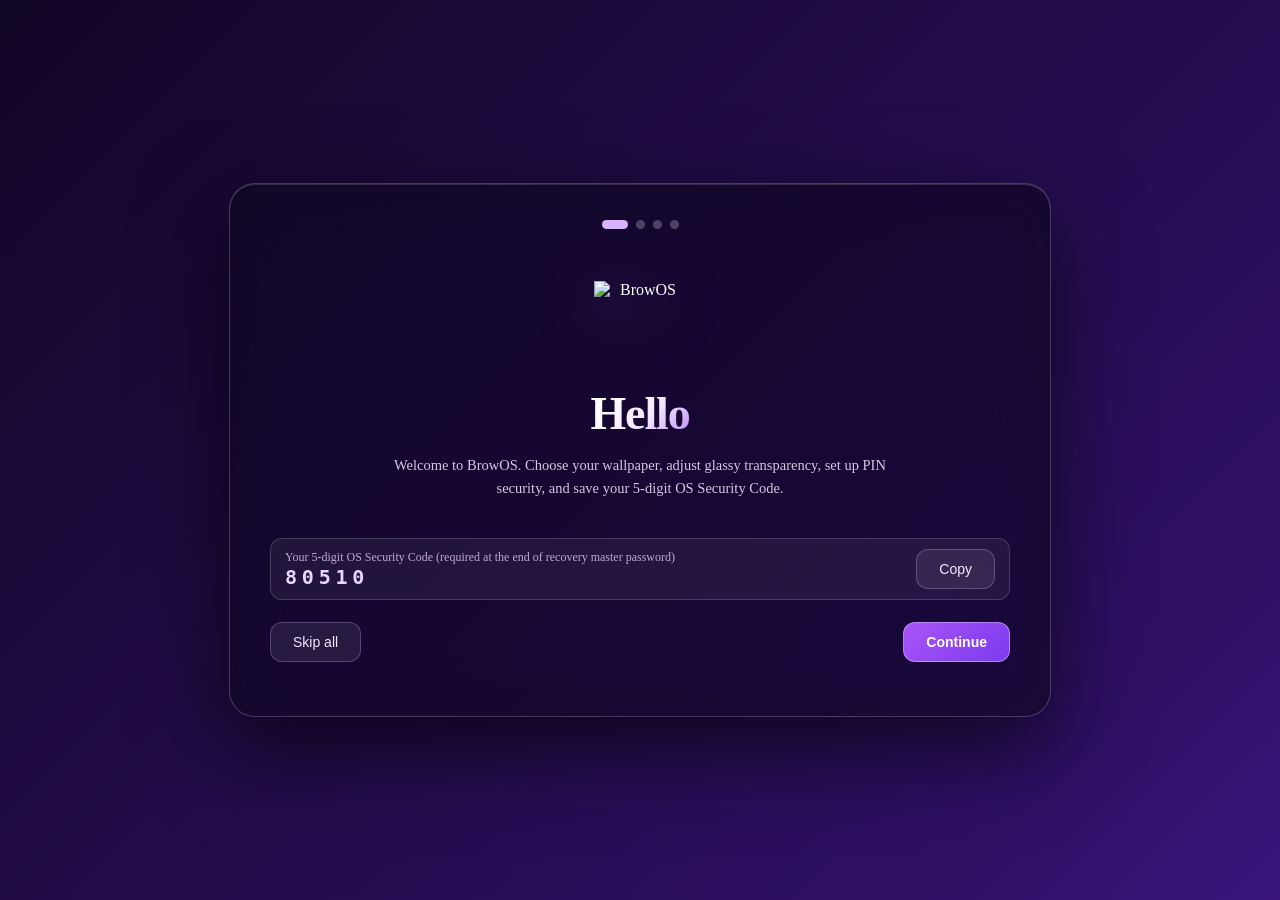
==== index.html @ 8af3f9f6 "Update print statement from 'Hello' to 'Goodbye'" ====
<!DOCTYPE html>
<html lang="en">

<head>
	<meta charset="UTF-8">
	<title>BrowOS</title>

	<link rel="manifest" href="./manifest.webmanifest">
	<meta name="theme-color" content="#000000">
	<meta name="mobile-web-app-capable" content="yes">
	<meta name="viewport" content="width=device-width, initial-scale=1.0, maximum-scale=1.0, user-scalable=no, viewport-fit=cover">
	<meta name="apple-mobile-web-app-capable" content="yes">
	<meta name="apple-mobile-web-app-status-bar-style" content="black-translucent">
	<link rel="apple-touch-icon" href="./icons/browos-logo.png">

	<link rel="stylesheet" href="css/base.css">
	<link rel="stylesheet" href="css/taskbar.css">
	<link rel="stylesheet" href="css/files.css">
	<link rel="stylesheet" href="css/desktop.css">
	<link rel="stylesheet" href="css/windows.css">
	<link rel="stylesheet" href="css/settings.css">
	<link rel="stylesheet" href="css/clock-app.css">
	<link rel="stylesheet" href="css/apps-panel.css">
	<link rel="stylesheet" href="css/menus.css">
	<link rel="stylesheet" href="css/appearance.css">
	<link rel="stylesheet" href="css/cursor.css">
	<link rel="stylesheet" href="css/dropdowns.css">
	<link rel="stylesheet" href="css/task-manager.css">
	<link rel="stylesheet" href="css/browser.css">
	<link rel="stylesheet" href="css/update.css">
	<link rel="stylesheet" href="css/browstore.css">
	<link rel="stylesheet" href="css/tray.css">
	<link rel="stylesheet" href="css/widgets.css">
	<link rel="stylesheet" href="css/lock.css">
	<link rel="stylesheet" href="css/start-search.css">
	<link rel="stylesheet" href="css/switcher.css">
	<link rel="stylesheet" href="css/a11y.css">
	<link rel="stylesheet" href="css/settings-extra.css">

	<style>
		:root {
			--bos-glass-bg: rgba(20, 20, 28, 0.48);
			--bos-glass-border: rgba(255, 255, 255, 0.14);
			--bos-glass-blur: 22px;
			--bos-win-glass-bg: rgba(22, 22, 30, 0.72);
			--bos-win-glass-blur: 22px;
			--bos-tb-safe-bottom: 64px;
		}

		html, body {
			margin: 0 !important;
			padding: 0 !important;
			width: 100% !important;
			height: 100% !important;
			overflow: hidden !important;
			position: fixed !important;
			inset: 0 !important;
			box-sizing: border-box !important;
			background: #000;
		}

		.desktop-shell {
			position: fixed !important;
			top: 0 !important;
			left: 0 !important;
			right: auto !important;
			bottom: auto !important;
			transform-origin: top left !important;
		}

		/* =========================================================
		   DESKTOP & FLYOUT ANIMATIONS (NO WINDOW TRANSFORM OVERRIDE)
		   ========================================================= */
		.desktop-area,
		.widget-layer {
			transition: opacity 0.28s cubic-bezier(0.22, 1, 0.36, 1), transform 0.32s cubic-bezier(0.22, 1, 0.36, 1);
		}

		.desktop-shell.bos-desktop-switching .desktop-area,
		.desktop-shell.bos-desktop-switching .widget-layer {
			opacity: 0.35;
			transform: scale(0.982) translateY(5px);
		}

		.taskbar-apps button,
		.start-button,
		.explorer-button,
		.tray-button {
			transition: transform 0.2s cubic-bezier(0.22, 1, 0.36, 1), background-color 0.16s ease, box-shadow 0.2s ease !important;
		}

		.taskbar-apps button:hover,
		.start-button:hover,
		.explorer-button:hover,
		.tray-button:hover {
			transform: translateY(-2px) scale(1.04);
		}

		.taskbar-apps button:active,
		.start-button:active,
		.explorer-button:active {
			transform: scale(0.94);
		}

		.flyout.open,
		.start-menu.open,
		.apps-panel.open {
			animation: bosFlyoutPop 0.24s cubic-bezier(0.22, 1, 0.36, 1) both;
		}

		@keyframes bosFlyoutPop {
			from { opacity: 0; transform: translateY(10px) scale(0.97); }
			to { opacity: 1; transform: translateY(0) scale(1); }
		}

		/* =========================================================
		   COMPUTER SAVER MODE (DISABLES TRANSPARENCY & HEAVY ANIMATIONS)
		   ========================================================= */
		html[data-computer-saver="1"] .app-window,
		html[data-computer-saver="1"] .taskbar,
		html[data-computer-saver="1"] .taskbar-blur,
		html[data-computer-saver="1"] .start-menu,
		html[data-computer-saver="1"] .apps-panel,
		html[data-computer-saver="1"] .flyout,
		html[data-computer-saver="1"] .context-menu,
		html[data-computer-saver="1"] .widget-layer .widget,
		html[data-computer-saver="1"] .widget-layer .desktop-widget,
		html[data-computer-saver="1"] #bosBubbleCard,
		html[data-computer-saver="1"] .bos-lock-auth-box {
			backdrop-filter: none !important;
			-webkit-backdrop-filter: none !important;
			background: #14151c !important;
		}

		html.light-mode[data-computer-saver="1"] .app-window,
		html.light-mode[data-computer-saver="1"] .taskbar,
		html.light-mode[data-computer-saver="1"] .taskbar-blur,
		html.light-mode[data-computer-saver="1"] .start-menu,
		html.light-mode[data-computer-saver="1"] .apps-panel,
		html.light-mode[data-computer-saver="1"] .flyout,
		html.light-mode[data-computer-saver="1"] .context-menu,
		html.light-mode[data-computer-saver="1"] .widget-layer .widget,
		html.light-mode[data-computer-saver="1"] #bosBubbleCard {
			background: #f3f4f6 !important;
			color: #111827 !important;
		}

		html[data-computer-saver="1"] *,
		html[data-computer-saver="1"] *::before,
		html[data-computer-saver="1"] *::after {
			animation-duration: 0.01ms !important;
			animation-iteration-count: 1 !important;
			transition-duration: 0.01ms !important;
		}

		/* =========================================================
		   FROSTED GLASS WIDGETS (STICKY NOTES KEPT NATIVE & COLORFUL)
		   ========================================================= */
		.widget-layer {
			padding-bottom: var(--bos-tb-safe-bottom, 64px);
			box-sizing: border-box;
		}

		.widget-layer .widget:not(.sticky-note):not(.note-widget),
		.widget-layer .desktop-widget:not(.sticky-note):not(.note-widget) {
			background: var(--bos-glass-bg) !important;
			backdrop-filter: blur(var(--bos-glass-blur)) saturate(165%) !important;
			-webkit-backdrop-filter: blur(var(--bos-glass-blur)) saturate(165%) !important;
			border: 1px solid var(--bos-glass-border) !important;
			border-radius: 18px !important;
			box-shadow: 0 14px 36px rgba(0, 0, 0, 0.34), inset 0 1px 0 rgba(255, 255, 255, 0.12) !important;
			color: #f8fafc !important;
			overflow: hidden;
		}

		.widget-layer .widget:not(.sticky-note):not(.note-widget) .widget-header,
		.widget-layer .widget:not(.sticky-note):not(.note-widget) .widget-bar,
		.widget-layer .widget:not(.sticky-note):not(.note-widget) .widget-titlebar {
			background: rgba(255, 255, 255, 0.04) !important;
			border-bottom: 1px solid rgba(255, 255, 255, 0.08) !important;
			padding: 8px 13px !important;
			font-size: 11.5px !important;
			font-weight: 600 !important;
			letter-spacing: 0.03em;
			text-transform: uppercase;
			color: rgba(255, 255, 255, 0.72) !important;
		}

		.widget-layer .widget:not(.sticky-note):not(.note-widget) .widget-body,
		.widget-layer .widget:not(.sticky-note):not(.note-widget) .widget-content {
			padding: 14px 16px !important;
			font-variant-numeric: tabular-nums;
		}

		/* =========================================================
		   ONEUI-STYLE MEDIA PLAYER IN QUICK SETTINGS
		   ========================================================= */
		.bos-qs-media {
			margin: 6px 0 10px;
			padding: 12px 13px;
			border-radius: 14px;
			background: rgba(255, 255, 255, 0.07);
			border: 1px solid rgba(255, 255, 255, 0.14);
			display: flex;
			flex-direction: column;
			gap: 9px;
		}

		html.light-mode .bos-qs-media {
			background: rgba(15, 23, 42, 0.06);
			border-color: rgba(15, 23, 42, 0.12);
		}

		.bos-qs-media-top {
			display: flex;
			align-items: center;
			justify-content: space-between;
			gap: 8px;
		}

		.bos-qs-media-info {
			min-width: 0;
			flex: 1;
		}

		.bos-qs-media-title {
			font-size: 13px;
			font-weight: 600;
			white-space: nowrap;
			overflow: hidden;
			text-overflow: ellipsis;
		}

		.bos-qs-media-artist {
			font-size: 11.5px;
			opacity: 0.72;
			white-space: nowrap;
			overflow: hidden;
			text-overflow: ellipsis;
		}

		.bos-qs-media-badge {
			font-size: 10.5px;
			font-weight: 600;
			padding: 2px 8px;
			border-radius: 999px;
			background: var(--accent, #2196f3);
			color: #fff;
			flex-shrink: 0;
		}

		.bos-qs-media-controls {
			display: flex;
			align-items: center;
			justify-content: space-between;
			gap: 6px;
		}

		.bos-qs-media-controls button {
			flex: 1;
			height: 34px;
			border-radius: 10px;
			border: 1px solid rgba(255, 255, 255, 0.14);
			background: rgba(255, 255, 255, 0.08);
			color: inherit;
			cursor: pointer;
			display: inline-flex;
			align-items: center;
			justify-content: center;
			transition: background 0.14s ease, transform 0.12s ease;
		}

		html.light-mode .bos-qs-media-controls button {
			border-color: rgba(15, 23, 42, 0.12);
			background: rgba(15, 23, 42, 0.06);
		}

		.bos-qs-media-controls button svg {
			width: 15px;
			height: 15px;
			fill: currentColor;
		}

		.bos-qs-media-controls button:hover:not(:disabled) {
			background: rgba(255, 255, 255, 0.16);
		}

		.bos-qs-media-controls button:active:not(:disabled) {
			transform: scale(0.94);
		}

		.bos-qs-media-controls button.play-btn {
			background: var(--accent, #2196f3);
			border-color: transparent;
			color: #fff;
		}

		/* =========================================================
		   BROWOS BUBBLE (COLOR-TINTED FROSTED GLASS + SPRING MOTION)
		   ========================================================= */
		#bosBubbleTriggerZone {
			position: fixed;
			top: 0;
			left: 50%;
			transform: translateX(-50%);
			width: 190px;
			height: 34px;
			z-index: 145000;
			display: none;
			align-items: flex-start;
			justify-content: center;
			padding-top: 6px;
			cursor: pointer;
			user-select: none;
			-webkit-tap-highlight-color: transparent;
		}

		#bosBubbleTriggerZone.enabled {
			display: flex;
		}

		.bos-bubble-notch-pill {
			width: 52px;
			height: 5px;
			border-radius: 999px;
			background: rgba(255, 255, 255, 0.28);
			backdrop-filter: blur(10px);
			-webkit-backdrop-filter: blur(10px);
			opacity: 0.48;
			transition: width 0.36s cubic-bezier(0.28, 1.32, 0.42, 1), height 0.28s ease, opacity 0.24s ease, background 0.28s ease;
			pointer-events: none;
		}

		#bosBubbleTriggerZone:hover .bos-bubble-notch-pill,
		#bosBubbleTriggerZone.has-activity .bos-bubble-notch-pill {
			width: 84px;
			height: 6px;
			opacity: 0.95;
			background: linear-gradient(90deg, var(--accent, #2196f3), #a855f7, #ec4899);
		}

		#bosBubbleBackdrop {
			position: fixed;
			inset: 0;
			z-index: 145990;
			display: none;
			background: transparent;
		}

		#bosBubbleBackdrop.open {
			display: block;
		}

		#bosBubbleHost {
			position: fixed;
			top: 10px;
			left: 50%;
			transform: translateX(-50%) translateY(-28px) scaleX(0.32) scaleY(0.24);
			transform-origin: top center;
			z-index: 146000;
			width: min(392px, calc(100vw - 24px));
			opacity: 0;
			pointer-events: none;
			filter: blur(10px);
			transition:
				transform 0.52s cubic-bezier(0.26, 1.34, 0.42, 1),
				opacity 0.24s cubic-bezier(0.22, 1, 0.36, 1),
				filter 0.32s ease;
		}

		#bosBubbleHost.open {
			opacity: 1;
			pointer-events: auto;
			filter: blur(0px);
			transform: translateX(-50%) translateY(0) scaleX(1) scaleY(1);
		}

		#bosBubbleCard {
			position: relative;
			border-radius: 26px;
			background:
				linear-gradient(135deg, rgba(168, 85, 247, 0.14) 0%, rgba(59, 130, 246, 0.1) 50%, rgba(236, 72, 153, 0.12) 100%),
				var(--bos-win-glass-bg, rgba(22, 22, 30, 0.74));
			backdrop-filter: blur(var(--bos-win-glass-blur, 24px)) saturate(190%);
			-webkit-backdrop-filter: blur(var(--bos-win-glass-blur, 24px)) saturate(190%);
			border: 1px solid rgba(255, 255, 255, 0.2);
			box-shadow:
				0 24px 58px rgba(0, 0, 0, 0.58),
				0 0 0 1px rgba(168, 85, 247, 0.16),
				inset 0 1px 0 rgba(255, 255, 255, 0.2);
			color: #f8fafc;
			padding: 13px 16px 12px;
			display: flex;
			flex-direction: column;
			gap: 10px;
			touch-action: pan-y;
			overflow: hidden;
			transition: background 0.3s ease, border-color 0.3s ease;
		}

		html.light-mode #bosBubbleCard {
			background:
				linear-gradient(135deg, rgba(168, 85, 247, 0.12) 0%, rgba(59, 130, 246, 0.08) 50%, rgba(236, 72, 153, 0.1) 100%),
				rgba(248, 249, 252, 0.86);
			color: #111827;
			border-color: rgba(15, 23, 42, 0.14);
			box-shadow:
				0 20px 48px rgba(15, 23, 42, 0.2),
				inset 0 1px 0 rgba(255, 255, 255, 0.8);
		}

		/* Bubble Quick Note color themes */
		#bosBubbleCard[data-note-tint="amber"] {
			background: linear-gradient(135deg, rgba(245, 158, 11, 0.26), rgba(217, 119, 6, 0.16)), var(--bos-win-glass-bg, rgba(22, 22, 30, 0.74));
			border-color: rgba(251, 191, 36, 0.36);
		}
		#bosBubbleCard[data-note-tint="mint"] {
			background: linear-gradient(135deg, rgba(16, 185, 129, 0.24), rgba(5, 150, 105, 0.15)), var(--bos-win-glass-bg, rgba(22, 22, 30, 0.74));
			border-color: rgba(52, 211, 153, 0.34);
		}
		#bosBubbleCard[data-note-tint="sky"] {
			background: linear-gradient(135deg, rgba(59, 130, 246, 0.26), rgba(14, 165, 233, 0.16)), var(--bos-win-glass-bg, rgba(22, 22, 30, 0.74));
			border-color: rgba(96, 165, 250, 0.36);
		}
		#bosBubbleCard[data-note-tint="rose"] {
			background: linear-gradient(135deg, rgba(244, 63, 94, 0.26), rgba(236, 72, 153, 0.16)), var(--bos-win-glass-bg, rgba(22, 22, 30, 0.74));
			border-color: rgba(251, 113, 133, 0.36);
		}
		#bosBubbleCard[data-note-tint="violet"] {
			background: linear-gradient(135deg, rgba(139, 92, 246, 0.28), rgba(168, 85, 247, 0.16)), var(--bos-win-glass-bg, rgba(22, 22, 30, 0.74));
			border-color: rgba(192, 132, 252, 0.36);
		}

		.bos-bubble-topbar {
			display: flex;
			align-items: center;
			justify-content: space-between;
			gap: 8px;
			font-size: 12px;
			font-weight: 600;
			letter-spacing: -0.01em;
			color: inherit;
		}

		.bos-bubble-title-group {
			display: flex;
			align-items: center;
			gap: 7px;
			min-width: 0;
		}

		.bos-bubble-tag {
			font-size: 10.5px;
			font-weight: 600;
			padding: 2px 8px;
			border-radius: 999px;
			background: rgba(255, 255, 255, 0.12);
			opacity: 0.85;
		}

		html.light-mode .bos-bubble-tag {
			background: rgba(15, 23, 42, 0.08);
		}

		.bos-bubble-body {
			min-height: 82px;
			display: flex;
			flex-direction: column;
			justify-content: center;
		}

		.bos-bubble-body.slide-next {
			animation: bosBubbleSlideNext 0.34s cubic-bezier(0.24, 1.24, 0.42, 1) both;
		}

		.bos-bubble-body.slide-prev {
			animation: bosBubbleSlidePrev 0.34s cubic-bezier(0.24, 1.24, 0.42, 1) both;
		}

		@keyframes bosBubbleSlideNext {
			from { opacity: 0; transform: translateX(22px) scale(0.95); }
			to { opacity: 1; transform: translateX(0) scale(1); }
		}

		@keyframes bosBubbleSlidePrev {
			from { opacity: 0; transform: translateX(-22px) scale(0.95); }
			to { opacity: 1; transform: translateX(0) scale(1); }
		}

		.bos-bubble-dots {
			display: flex;
			align-items: center;
			justify-content: center;
			gap: 6px;
			padding-top: 2px;
		}

		.bos-bubble-dot {
			width: 7px;
			height: 7px;
			border-radius: 999px;
			border: none;
			padding: 0;
			background: rgba(255, 255, 255, 0.28);
			cursor: pointer;
			transition: width 0.32s cubic-bezier(0.28, 1.32, 0.42, 1), background 0.24s ease;
		}

		html.light-mode .bos-bubble-dot {
			background: rgba(15, 23, 42, 0.24);
		}

		.bos-bubble-dot.active {
			width: 22px;
			background: linear-gradient(90deg, var(--accent, #2196f3), #a855f7);
		}

		/* Bubble Quick Note */
		.bos-bubble-note-box {
			display: flex;
			flex-direction: column;
			gap: 8px;
		}

		.bos-bubble-note-input {
			width: 100%;
			min-height: 72px;
			max-height: 140px;
			resize: vertical;
			border-radius: 12px;
			border: 1px solid rgba(255, 255, 255, 0.16);
			background: rgba(0, 0, 0, 0.22);
			color: inherit;
			font-family: inherit;
			font-size: 13px;
			line-height: 1.45;
			padding: 8px 10px;
			outline: none;
		}

		html.light-mode .bos-bubble-note-input {
			background: rgba(255, 255, 255, 0.55);
			border-color: rgba(15, 23, 42, 0.14);
		}

		.bos-bubble-note-input:focus {
			border-color: var(--accent, #2196f3);
		}

		.bos-bubble-note-colors {
			display: flex;
			align-items: center;
			justify-content: space-between;
			gap: 6px;
		}

		.bos-bubble-note-swatches {
			display: flex;
			align-items: center;
			gap: 6px;
		}

		.bos-bubble-note-swatch {
			width: 18px;
			height: 18px;
			border-radius: 50%;
			border: 2px solid rgba(255, 255, 255, 0.28);
			cursor: pointer;
			padding: 0;
			transition: transform 0.15s ease, border-color 0.15s ease;
		}

		.bos-bubble-note-swatch.active {
			transform: scale(1.18);
			border-color: #ffffff;
		}

		/* Bubble Favorite Apps Grid (1-8 apps) */
		.bos-bubble-apps-grid {
			display: grid;
			grid-template-columns: repeat(4, 1fr);
			gap: 8px;
		}

		.bos-bubble-app-btn {
			display: flex;
			flex-direction: column;
			align-items: center;
			gap: 4px;
			padding: 7px 4px;
			border-radius: 13px;
			border: 1px solid transparent;
			background: rgba(255, 255, 255, 0.06);
			color: inherit;
			font-size: 11px;
			font-weight: 500;
			cursor: pointer;
			overflow: hidden;
			transition: transform 0.16s cubic-bezier(0.22, 1, 0.36, 1), background 0.15s ease;
		}

		html.light-mode .bos-bubble-app-btn {
			background: rgba(15, 23, 42, 0.05);
		}

		.bos-bubble-app-btn:hover {
			background: rgba(255, 255, 255, 0.14);
			transform: translateY(-1px);
		}

		.bos-bubble-app-btn:active {
			transform: scale(0.94);
		}

		.bos-bubble-app-btn img,
		.bos-bubble-app-btn svg {
			width: 26px;
			height: 26px;
			object-fit: contain;
		}

		.bos-bubble-app-btn span {
			max-width: 100%;
			white-space: nowrap;
			overflow: hidden;
			text-overflow: ellipsis;
		}

		/* Bubble Card Order & App Block Manager inside Settings */
		.bos-bubble-card-list {
			display: flex;
			flex-direction: column;
			gap: 6px;
			margin: 8px 0 10px;
		}

		.bos-bubble-card-row {
			display: flex;
			align-items: center;
			justify-content: space-between;
			gap: 10px;
			padding: 8px 12px;
			border-radius: 10px;
			background: rgba(255, 255, 255, 0.05);
			border: 1px solid rgba(255, 255, 255, 0.1);
			font-size: 13px;
		}

		html.light-mode .bos-bubble-card-row {
			background: rgba(15, 23, 42, 0.04);
			border-color: rgba(15, 23, 42, 0.1);
		}

		.bos-bubble-card-row-actions {
			display: flex;
			align-items: center;
			gap: 6px;
		}

		.bos-bubble-card-row-actions button {
			padding: 4px 8px;
			border-radius: 7px;
			border: 1px solid rgba(255, 255, 255, 0.16);
			background: rgba(255, 255, 255, 0.08);
			color: inherit;
			font-size: 11.5px;
			cursor: pointer;
		}

		.bos-bubble-card-row-actions button:disabled {
			opacity: 0.35;
			cursor: not-allowed;
		}

		.bos-bubble-blocked-apps {
			display: flex;
			flex-wrap: wrap;
			gap: 6px;
			margin-top: 8px;
		}

		/* Preset CSS for Custom App Cards inside BrowOS Bubble */
		.bos-bubble-custom-slot {
			font-size: 13px;
			line-height: 1.42;
			color: inherit;
		}

		.bos-bubble-custom-slot h1,
		.bos-bubble-custom-slot h2,
		.bos-bubble-custom-slot h3,
		.bos-bubble-custom-slot h4 {
			margin: 0 0 4px;
			font-size: 14px;
			font-weight: 600;
		}

		.bos-bubble-custom-slot p {
			margin: 0 0 6px;
			font-size: 12.5px;
			opacity: 0.85;
		}

		.bos-bubble-custom-slot button {
			padding: 5px 11px;
			border-radius: 8px;
			border: 1px solid rgba(255, 255, 255, 0.18);
			background: var(--accent, #2196f3);
			color: #fff;
			font-size: 12px;
			font-weight: 600;
			cursor: pointer;
		}

		/* =========================================================
		   DURESS / WIPE PIN BLACK & WHITE FLASH OVERLAY (0.5s)
		   ========================================================= */
		#bosWipeFlashOverlay {
			position: fixed;
			inset: 0;
			z-index: 999999;
			display: none;
			background: #ffffff;
			pointer-events: all;
		}

		@keyframes bosBwStrobe {
			0%   { background: #ffffff; }
			20%  { background: #000000; }
			40%  { background: #ffffff; }
			60%  { background: #000000; }
			80%  { background: #ffffff; }
			100% { background: #000000; }
		}

		#bosWipeFlashOverlay.active {
			display: block;
			animation: bosBwStrobe 0.5s steps(1, end) forwards;
		}

		/* =========================================================
		   ADMIN-ONLY VISIBILITY FOR NON-MAIN PROFILES
		   ========================================================= */
		html[data-is-admin="0"] .bos-admin-only {
			display: none !important;
		}

		html[data-is-admin="1"] .bos-nonadmin-note {
			display: none !important;
		}

		/* =========================================================
		   OS 5-DIGIT SECURITY CODE DISPLAY BOX
		   ========================================================= */
		.bos-code-box {
			display: flex;
			align-items: center;
			justify-content: space-between;
			gap: 10px;
			padding: 10px 14px;
			border-radius: 12px;
			background: rgba(255, 255, 255, 0.06);
			border: 1px solid rgba(255, 255, 255, 0.16);
			margin-top: 8px;
		}

		.bos-code-digits {
			font-family: ui-monospace, SFMono-Regular, Menlo, Monaco, Consolas, monospace;
			font-size: 20px;
			font-weight: 700;
			letter-spacing: 0.24em;
			color: #e9d5ff;
		}

		/* =========================================================
		   TRUE F11-STYLE WINDOW FULLSCREEN
		   ========================================================= */
		.app-window.bos-true-fullscreen {
			top: 0 !important;
			left: 0 !important;
			transform: none !important;
			border-radius: 0 !important;
			border: none !important;
			z-index: 99990 !important;
		}

		.app-window.bos-true-fullscreen .window-header {
			display: none !important;
		}

		html[data-window-fullscreen="1"] .taskbar,
		html[data-window-fullscreen="1"] .taskbar-blur,
		html[data-window-fullscreen="1"] .taskbar-restore-box {
			display: none !important;
		}

		#bosExitWinFullscreenBtn {
			position: fixed;
			top: 8px;
			right: 8px;
			z-index: 99999;
			width: 30px;
			height: 30px;
			border-radius: 8px;
			border: 1px solid rgba(255, 255, 255, 0.22);
			background: rgba(18, 18, 24, 0.58);
			backdrop-filter: blur(14px);
			-webkit-backdrop-filter: blur(14px);
			color: #ffffff;
			display: none;
			align-items: center;
			justify-content: center;
			cursor: pointer;
			opacity: 0.65;
			transition: opacity 0.18s ease, background 0.18s ease, transform 0.15s ease;
			box-shadow: 0 3px 12px rgba(0, 0, 0, 0.4);
		}

		#bosExitWinFullscreenBtn:hover {
			opacity: 1;
			background: rgba(33, 150, 243, 0.65);
			transform: scale(1.06);
		}

		html[data-window-fullscreen="1"] #bosExitWinFullscreenBtn {
			display: flex !important;
		}

		/* =========================================================
		   TASKBAR SCALE (0.25x - 2x), GLASS & HIDEABLE ICONS
		   ========================================================= */
		.taskbar-blur,
		.taskbar {
			zoom: var(--taskbar-scale, 1);
			backdrop-filter: blur(22px) saturate(160%);
			-webkit-backdrop-filter: blur(22px) saturate(160%);
			transition: transform 0.24s cubic-bezier(0.22, 1, 0.36, 1), opacity 0.2s ease !important;
		}

		html[data-taskbar-hidden="1"] .taskbar,
		html[data-taskbar-hidden="1"] .taskbar-blur {
			transform: translateY(calc(100% + 24px)) !important;
			opacity: 0 !important;
			pointer-events: none !important;
		}

		html[data-taskbar-hide-disabled="1"] .taskbar-hide-btn,
		html[data-taskbar-hide-disabled="1"] .taskbar-restore-box {
			display: none !important;
		}

		html[data-tb-hide-start="1"] #startButton { display: none !important; }
		html[data-tb-hide-desktops="1"] #desktopSwitchButton,
		html[data-tb-hide-desktops="1"] #desktopsButton,
		html[data-tb-hide-desktops="1"] .taskbar [title*="desktop" i],
		html[data-tb-hide-desktops="1"] .taskbar [aria-label*="desktop" i] { display: none !important; }
		html[data-tb-hide-clipboard="1"] #clipboardButton,
		html[data-tb-hide-clipboard="1"] .taskbar [title*="clipboard" i],
		html[data-tb-hide-clipboard="1"] .taskbar [aria-label*="clipboard" i] { display: none !important; }
		html[data-tb-hide-bell="1"] #bellButton { display: none !important; }
		html[data-tb-hide-quick="1"] #quickButton { display: none !important; }

		.taskbar-restore-box {
			position: fixed;
			bottom: 6px;
			left: 50%;
			transform: translateX(-50%) translateY(24px);
			z-index: 99998;
			width: 54px;
			height: 22px;
			border-radius: 8px;
			border: 1px solid rgba(255, 255, 255, 0.22);
			background: rgba(18, 18, 24, 0.78);
			backdrop-filter: blur(16px);
			-webkit-backdrop-filter: blur(16px);
			color: #ffffff;
			display: flex;
			align-items: center;
			justify-content: center;
			cursor: pointer;
			opacity: 0;
			pointer-events: none;
			transition: opacity 0.2s ease, transform 0.22s ease, background 0.15s ease;
			box-shadow: 0 4px 14px rgba(0, 0, 0, 0.45);
		}

		html[data-taskbar-hidden="1"] .taskbar-restore-box {
			opacity: 1 !important;
			pointer-events: auto !important;
			transform: translateX(-50%) translateY(0) !important;
		}

		.taskbar-hide-btn {
			display: inline-flex;
			align-items: center;
			justify-content: center;
			width: 26px;
			height: 26px;
			border-radius: 6px;
			border: 1px solid rgba(255, 255, 255, 0.14);
			background: rgba(255, 255, 255, 0.06);
			color: inherit;
			cursor: pointer;
			margin-left: 4px;
			flex-shrink: 0;
		}

		/* =========================================================
		   ANIMATED PC-LIKE OOBE SETUP WIZARD
		   ========================================================= */
		#bosOobeOverlay {
			position: fixed;
			inset: 0;
			z-index: 200000;
			display: none;
			align-items: center;
			justify-content: center;
			padding: 24px;
			background: linear-gradient(135deg, #120626 0%, #2e1065 28%, #6d28d9 56%, #9333ea 78%, #1e093d 100%);
			background-size: 300% 300%;
			animation: bosAuroraBg 14s ease infinite;
			color: #ffffff;
			font-family: inherit;
			overflow-y: auto;
			transition: opacity 0.45s cubic-bezier(0.22, 1, 0.36, 1), transform 0.45s cubic-bezier(0.22, 1, 0.36, 1);
		}

		@keyframes bosAuroraBg {
			0% { background-position: 0% 50%; }
			50% { background-position: 100% 50%; }
			100% { background-position: 0% 50%; }
		}

		#bosOobeOverlay.open { display: flex; }
		#bosOobeOverlay.closing { opacity: 0; transform: scale(1.04); pointer-events: none; }

		.bos-oobe-card {
			position: relative;
			z-index: 1;
			width: 100%;
			max-width: 740px;
			min-height: 460px;
			background: rgba(15, 9, 28, 0.72);
			border: 1px solid rgba(233, 213, 255, 0.24);
			border-radius: 26px;
			padding: 36px 40px;
			backdrop-filter: blur(30px) saturate(165%);
			-webkit-backdrop-filter: blur(30px) saturate(165%);
			box-shadow: 0 32px 90px rgba(0, 0, 0, 0.65), inset 0 1px 0 rgba(255, 255, 255, 0.14);
			display: flex;
			flex-direction: column;
			justify-content: space-between;
			gap: 22px;
		}

		.bos-oobe-step { display: none; flex-direction: column; gap: 18px; flex: 1; justify-content: center; }
		.bos-oobe-step.active { display: flex; }
		.bos-oobe-hero { display: flex; flex-direction: column; align-items: center; text-align: center; gap: 14px; padding: 12px 0; }
		.bos-oobe-logo { width: 92px; height: 92px; object-fit: contain; filter: drop-shadow(0 12px 28px rgba(168, 85, 247, 0.6)); }
		.bos-oobe-hello { font-size: 46px; font-weight: 700; letter-spacing: -0.025em; margin: 0; background: linear-gradient(135deg, #ffffff 15%, #f3e8ff 58%, #c084fc 100%); -webkit-background-clip: text; -webkit-text-fill-color: transparent; }
		.bos-oobe-sub { margin: 0; font-size: 14.5px; line-height: 1.6; color: rgba(243, 232, 255, 0.86); max-width: 520px; }
		.bos-oobe-title { margin: 0; font-size: 24px; font-weight: 600; color: #faf5ff; }
		.bos-oobe-preview-wrap { display: grid; grid-template-columns: 1.08fr 1fr; gap: 18px; align-items: stretch; }
		@media (max-width: 680px) { .bos-oobe-preview-wrap { grid-template-columns: 1fr; } .bos-oobe-card { padding: 24px 20px; } }
		.bos-oobe-preview-stage { position: relative; min-height: 215px; border-radius: 16px; overflow: hidden; border: 1px solid rgba(233, 213, 255, 0.25); background: #181226 url("wallpapers/wallpaper.jpg") center / cover no-repeat; }
		.bos-oobe-preview-win { position: absolute; top: 18px; left: 20px; right: 20px; bottom: 52px; border-radius: 12px; border: 1px solid rgba(255, 255, 255, 0.18); background: rgba(22, 22, 28, 0.85); backdrop-filter: blur(14px); display: flex; flex-direction: column; overflow: hidden; }
		.bos-oobe-preview-win.light { background: rgba(245, 245, 250, 0.85); color: #111827; }
		.bos-oobe-preview-winbar { height: 28px; padding: 0 10px; display: flex; align-items: center; justify-content: space-between; background: rgba(255, 255, 255, 0.06); font-size: 11px; font-weight: 600; }
		.bos-oobe-preview-winbody { flex: 1; padding: 10px 12px; display: flex; flex-direction: column; gap: 7px; font-size: 11px; }
		.bos-oobe-preview-pill { align-self: flex-start; padding: 4px 10px; border-radius: 6px; background: #8e5cf7; color: #fff; font-weight: 600; font-size: 10.5px; }
		.bos-oobe-preview-taskbar { position: absolute; left: 12px; right: 12px; bottom: 8px; height: 32px; border-radius: 10px; border: 1px solid rgba(255, 255, 255, 0.2); background: rgba(18, 18, 24, 0.35); backdrop-filter: blur(20px); display: flex; align-items: center; justify-content: space-between; padding: 0 10px; font-size: 10.5px; color: #fff; }
		.bos-oobe-wallpapers { display: grid; grid-template-columns: repeat(6, 1fr); gap: 7px; }
		.bos-oobe-wp { width: 100%; aspect-ratio: 16 / 10; object-fit: cover; border-radius: 8px; border: 2px solid transparent; cursor: pointer; opacity: 0.78; }
		.bos-oobe-wp.active { border-color: #d8b4fe; opacity: 1; }
		.bos-oobe-controls-col { display: flex; flex-direction: column; gap: 10px; justify-content: center; }
		.bos-oobe-row { display: flex; align-items: center; justify-content: space-between; gap: 12px; background: rgba(255, 255, 255, 0.06); border: 1px solid rgba(255, 255, 255, 0.11); padding: 10px 14px; border-radius: 12px; font-size: 13px; }
		.bos-oobe-row select, .bos-oobe-row input[type="password"], .bos-oobe-row input[type="text"] { background: rgba(15, 8, 28, 0.88); border: 1px solid rgba(216, 180, 254, 0.32); color: #ffffff; padding: 6px 10px; border-radius: 8px; font-size: 12.5px; outline: none; }
		.bos-oobe-slider-wrap { display: flex; align-items: center; gap: 8px; }
		.bos-oobe-slider-wrap input[type="range"] { width: 105px; accent-color: #c084fc; }
		.bos-oobe-swatches { display: flex; gap: 7px; flex-wrap: wrap; }
		.bos-oobe-swatch { width: 22px; height: 22px; border-radius: 50%; border: 2px solid transparent; cursor: pointer; }
		.bos-oobe-swatch.active { border-color: #ffffff; transform: scale(1.16); }
		.bos-oobe-tip { font-size: 12.5px; line-height: 1.45; color: rgba(233, 213, 255, 0.82); background: rgba(168, 85, 247, 0.14); border: 1px solid rgba(216, 180, 254, 0.22); padding: 10px 14px; border-radius: 11px; }
		.bos-oobe-dots { display: flex; justify-content: center; gap: 8px; }
		.bos-oobe-dot { width: 9px; height: 9px; border-radius: 999px; background: rgba(255, 255, 255, 0.24); transition: width 0.25s ease, background 0.25s ease; }
		.bos-oobe-dot.active { width: 26px; background: #d8b4fe; }
		.bos-oobe-actions { display: flex; align-items: center; justify-content: space-between; gap: 12px; margin-top: 4px; }
		.bos-oobe-btn { padding: 11px 22px; border-radius: 12px; border: 1px solid rgba(216, 180, 254, 0.28); background: rgba(255, 255, 255, 0.08); color: #f3e8ff; font-size: 14px; font-weight: 500; cursor: pointer; }
		.bos-oobe-btn.primary { background: linear-gradient(135deg, #a855f7, #7c3aed); border-color: rgba(233, 213, 255, 0.45); color: #ffffff; font-weight: 600; }
		.bos-oobe-pin-msg { font-size: 13px; color: #fca5a5; min-height: 18px; }
		.bos-oobe-check { width: 78px; height: 78px; border-radius: 50%; background: linear-gradient(135deg, #a855f7, #6d28d9); display: flex; align-items: center; justify-content: center; }

		/* =========================================================
		   WINDOWS-STYLE LOCK SCREEN + HARDWARE FINGERPRINT BUTTON
		   ========================================================= */
		#lockScreen {
			position: fixed !important;
			inset: 0 !important;
			z-index: 150000 !important;
			background: #08090d !important;
			overflow: hidden !important;
			user-select: none;
			backdrop-filter: none !important;
			-webkit-backdrop-filter: none !important;
			transition: opacity 0.35s ease, transform 0.35s ease;
		}

		#lockScreen::before,
		#lockScreen::after { display: none !important; content: none !important; }
		#lockScreen[hidden] { display: none !important; }
		#lockScreen.bos-lock-unlocking { opacity: 0 !important; transform: scale(1.03); pointer-events: none; }

		.bos-lock-bg {
			position: absolute;
			inset: -24px;
			z-index: 0;
			background-color: #15171d;
			background-size: cover;
			background-position: center;
			background-repeat: no-repeat;
			filter: blur(0px) brightness(1);
			transform: scale(1);
			transition: filter 0.42s cubic-bezier(0.22, 1, 0.36, 1), transform 0.42s cubic-bezier(0.22, 1, 0.36, 1);
			pointer-events: none;
		}

		html[data-lock-curtain-blur="1"] .bos-lock-bg,
		#lockScreen.auth-open .bos-lock-bg {
			filter: blur(22px) brightness(0.72) saturate(125%);
			transform: scale(1.03);
		}

		.bos-lock-backdrop {
			position: absolute;
			inset: 0;
			z-index: 1;
			background: radial-gradient(circle at center, rgba(0, 0, 0, 0.04) 0%, rgba(0, 0, 0, 0.32) 100%);
			pointer-events: none;
		}

		#lockScreen .lock-content {
			position: relative;
			z-index: 2;
			width: 100%;
			height: 100%;
			display: flex;
			flex-direction: column;
			align-items: center;
			justify-content: center;
			padding: 28px;
			box-sizing: border-box;
		}

		.bos-lock-clock-wrap {
			display: flex;
			flex-direction: column;
			align-items: center;
			text-align: center;
			transition: transform 0.45s cubic-bezier(0.22, 1, 0.36, 1);
			transform: translateY(-28px);
		}

		#lockScreen.auth-open .bos-lock-clock-wrap {
			transform: translateY(-48px) scale(0.84);
		}

		#lockScreen #lockTime {
			font-size: clamp(64px, 10vw, 98px) !important;
			font-weight: 600 !important;
			line-height: 1.02 !important;
			letter-spacing: -0.03em;
			color: #ffffff !important;
			text-shadow: 0 6px 28px rgba(0, 0, 0, 0.65);
			margin: 0 !important;
			font-variant-numeric: tabular-nums;
		}

		#lockScreen #lockDate {
			font-size: clamp(16px, 2.2vw, 21px) !important;
			font-weight: 500 !important;
			color: rgba(255, 255, 255, 0.96) !important;
			text-shadow: 0 3px 16px rgba(0, 0, 0, 0.7);
			margin-top: 8px !important;
		}

		.bos-lock-hint {
			position: absolute;
			bottom: 34px;
			left: 50%;
			transform: translateX(-50%);
			padding: 8px 18px;
			border-radius: 999px;
			background: rgba(14, 14, 22, 0.45);
			border: 1px solid rgba(255, 255, 255, 0.22);
			backdrop-filter: blur(10px);
			color: rgba(255, 255, 255, 0.95);
			font-size: 13px;
			pointer-events: none;
		}

		#lockScreen.auth-open .bos-lock-hint { opacity: 0; }

		.bos-lock-auth-box {
			display: flex;
			flex-direction: column;
			align-items: center;
			gap: 13px;
			width: 100%;
			max-width: 340px;
			padding: 24px 24px 20px;
			border-radius: 22px;
			background: rgba(18, 16, 28, 0.62);
			border: 1px solid rgba(255, 255, 255, 0.2);
			backdrop-filter: blur(22px);
			-webkit-backdrop-filter: blur(22px);
			box-shadow: 0 24px 60px rgba(0, 0, 0, 0.55);
			opacity: 0;
			transform: translateY(28px) scale(0.95);
			pointer-events: none;
			transition: opacity 0.38s cubic-bezier(0.22, 1, 0.36, 1), transform 0.42s cubic-bezier(0.22, 1, 0.36, 1);
			margin-top: -18px;
		}

		#lockScreen.auth-open .bos-lock-auth-box {
			opacity: 1;
			transform: translateY(0) scale(1);
			pointer-events: auto;
		}

		.bos-lock-avatar {
			width: 76px;
			height: 76px;
			border-radius: 50%;
			background: linear-gradient(135deg, rgba(168, 85, 247, 0.55), rgba(59, 130, 246, 0.45));
			border: 2px solid rgba(255, 255, 255, 0.32);
			display: flex;
			align-items: center;
			justify-content: center;
		}

		.bos-lock-avatar img { width: 44px; height: 44px; object-fit: contain; }
		.bos-lock-profile-name { font-size: 20px; font-weight: 600; color: #ffffff; text-align: center; }

		.bos-lock-profile-box {
			width: 100%;
			display: flex;
			align-items: center;
			justify-content: space-between;
			gap: 8px;
			padding: 7px 11px;
			border-radius: 11px;
			background: rgba(255, 255, 255, 0.08);
			border: 1px solid rgba(255, 255, 255, 0.16);
			box-sizing: border-box;
		}

		.bos-lock-profile-box label { font-size: 12px; color: rgba(255, 255, 255, 0.78); }
		.bos-lock-profile-box select {
			flex: 1;
			min-width: 0;
			background: rgba(14, 12, 24, 0.88);
			border: 1px solid rgba(216, 180, 254, 0.34);
			color: #ffffff;
			padding: 5px 8px;
			border-radius: 8px;
			font-size: 12.5px;
			outline: none;
		}

		#lockScreen .lock-form {
			display: flex !important;
			flex-direction: column !important;
			align-items: center !important;
			gap: 10px !important;
			width: 100% !important;
			margin: 0 !important;
		}

		#lockScreen #lockPin {
			display: block !important;
			width: 100% !important;
			box-sizing: border-box !important;
			padding: 11px 14px !important;
			border-radius: 12px !important;
			border: 1px solid rgba(255, 255, 255, 0.24) !important;
			background: rgba(10, 10, 18, 0.65) !important;
			color: #ffffff !important;
			font-size: 16px !important;
			text-align: center !important;
			letter-spacing: 0.14em;
			outline: none !important;
		}

		#lockScreen.no-pin #lockPin { display: none !important; }

		.bos-lock-btn-row { display: flex; align-items: center; gap: 8px; width: 100%; }

		.bos-lock-back-btn {
			padding: 11px 14px !important;
			border-radius: 12px !important;
			border: 1px solid rgba(255, 255, 255, 0.22) !important;
			background: rgba(255, 255, 255, 0.08) !important;
			color: rgba(255, 255, 255, 0.9) !important;
			font-size: 13.5px !important;
			cursor: pointer !important;
		}

		#lockScreen .lock-form button[type="submit"] {
			flex: 1 !important;
			padding: 11px 18px !important;
			border-radius: 12px !important;
			border: 1px solid rgba(255, 255, 255, 0.25) !important;
			background: linear-gradient(135deg, rgba(168, 85, 247, 0.85), rgba(124, 58, 237, 0.9)) !important;
			color: #ffffff !important;
			font-size: 14.5px !important;
			font-weight: 600 !important;
			cursor: pointer !important;
		}

		.bos-lock-bio-btn {
			width: 100%;
			padding: 10px 14px;
			border-radius: 12px;
			border: 1px solid rgba(216, 180, 254, 0.34);
			background: rgba(255, 255, 255, 0.1);
			color: #ffffff;
			font-size: 13.5px;
			font-weight: 500;
			cursor: pointer;
			display: inline-flex;
			align-items: center;
			justify-content: center;
			gap: 8px;
		}

		.bos-lock-bio-btn:hover {
			background: rgba(255, 255, 255, 0.18);
		}
	</style>
</head>

<body>
	<!-- Top-center double-tap sensor for BrowOS Bubble -->
	<div id="bosBubbleTriggerZone" title="Double-tap to open BrowOS Bubble" aria-label="BrowOS Bubble Trigger">
		<span class="bos-bubble-notch-pill"></span>
	</div>
	<div id="bosBubbleBackdrop"></div>

	<!-- BrowOS Bubble (Clean Header, No Buttons, No Emojis, Swipe/Dot Switchable) -->
	<div id="bosBubbleHost" role="region" aria-label="BrowOS Bubble">
		<div id="bosBubbleCard">
			<div class="bos-bubble-topbar">
				<div class="bos-bubble-title-group">
					<span id="bosBubbleCardTitle">Media</span>
				</div>
				<span class="bos-bubble-tag" id="bosBubbleCardCounter">1 / 3</span>
			</div>
			<div class="bos-bubble-body" id="bosBubbleBody"></div>
			<div class="bos-bubble-dots" id="bosBubbleDots"></div>
		</div>
	</div>

	<!-- 0.5s Black & White Flash Overlay for Duress Wipe PIN -->
	<div id="bosWipeFlashOverlay" aria-hidden="true"></div>

	<!-- Full PC-Like Animated First-Boot Setup Wizard -->
	<div id="bosOobeOverlay" role="dialog" aria-modal="true" aria-label="BrowOS Setup">
		<div class="bos-oobe-card">
			<div class="bos-oobe-dots" id="bosOobeDots">
				<span class="bos-oobe-dot active"></span>
				<span class="bos-oobe-dot"></span>
				<span class="bos-oobe-dot"></span>
				<span class="bos-oobe-dot"></span>
			</div>

			<!-- Step 1: Hello (+ Post-Duress-Wipe Previous 5-Digit Code Gate) -->
			<div class="bos-oobe-step active" data-step="0">
				<div class="bos-oobe-hero">
					<img class="bos-oobe-logo" src="icons/browos-logo.png" alt="BrowOS">
					<h1 class="bos-oobe-hello">Hello</h1>
					<p class="bos-oobe-sub" id="bosOobeWelcomeSub">Welcome to BrowOS. Choose your wallpaper, adjust glassy transparency, set up PIN security, and save your 5-digit OS Security Code.</p>
				</div>

				<div id="bosOobePrevCodeGate" style="display:none;flex-direction:column;gap:8px;">
					<div class="bos-oobe-row" style="border-color:rgba(248,113,113,0.45);background:rgba(127,29,29,0.28);">
						<span>Previous 5-digit OS Security Code</span>
						<input type="text" id="bosOobePrevCodeInput" inputmode="numeric" maxlength="5" placeholder="5 digits" autocomplete="off">
					</div>
					<div class="bos-oobe-pin-msg" id="bosOobePrevCodeMsg"></div>
				</div>

				<div class="bos-code-box" id="bosOobeNewCodeBox">
					<div>
						<div style="font-size:12px;color:rgba(233,213,255,0.78);">Your 5-digit OS Security Code (required at the end of recovery master password)</div>
						<div class="bos-code-digits" id="bosOobeOsCodeDisplay">-----</div>
					</div>
					<button type="button" class="bos-oobe-btn" id="bosOobeCopyCodeBtn">Copy</button>
				</div>

				<div class="bos-oobe-actions">
					<button type="button" class="bos-oobe-btn" id="bosOobeSkipAllBtn">Skip all</button>
					<button type="button" class="bos-oobe-btn primary" id="bosOobeNext0">Continue</button>
				</div>
			</div>

			<!-- Step 2: Wallpaper & Glassy Transparency with Live Preview -->
			<div class="bos-oobe-step" data-step="1">
				<h2 class="bos-oobe-title">Choose your wallpaper &amp; glass style</h2>

				<div class="bos-oobe-wallpapers" id="bosOobeWallpapers">
					<img class="bos-oobe-wp active" src="wallpapers/wallpaper.jpg" data-wp="wallpapers/wallpaper.jpg" alt="Wallpaper 1">
					<img class="bos-oobe-wp" src="wallpapers/wallpaper2.jpg" data-wp="wallpapers/wallpaper2.jpg" alt="Wallpaper 2">
					<img class="bos-oobe-wp" src="wallpapers/wallpaper3.jpg" data-wp="wallpapers/wallpaper3.jpg" alt="Wallpaper 3">
					<img class="bos-oobe-wp" src="wallpapers/wallpaper4.jpg" data-wp="wallpapers/wallpaper4.jpg" alt="Wallpaper 4">
					<img class="bos-oobe-wp" src="wallpapers/wallpaper5.jpg" data-wp="wallpapers/wallpaper5.jpg" alt="Wallpaper 5">
					<img class="bos-oobe-wp" src="wallpapers/wallpaper6.jpg" data-wp="wallpapers/wallpaper6.jpg" alt="Wallpaper 6">
				</div>

				<div class="bos-oobe-preview-wrap">
					<div class="bos-oobe-preview-stage" id="bosOobePreviewStage">
						<div class="bos-oobe-preview-win" id="bosOobePreviewWin">
							<div class="bos-oobe-preview-winbar">
								<span>Preview Window</span>
								<span>— □ ×</span>
							</div>
							<div class="bos-oobe-preview-winbody">
								<span>Live glass &amp; wallpaper preview</span>
								<span class="bos-oobe-preview-pill" id="bosOobePreviewAccent">Accent Button</span>
							</div>
						</div>
						<div class="bos-oobe-preview-taskbar" id="bosOobePreviewTaskbar">
							<span>Start</span>
							<span>15:43</span>
						</div>
					</div>

					<div class="bos-oobe-controls-col">
						<div class="bos-oobe-row">
							<span>Window transparency</span>
							<div class="bos-oobe-slider-wrap">
								<input type="range" id="bosOobeWinTrans" min="0" max="100" value="15">
								<span id="bosOobeWinTransVal">15%</span>
							</div>
						</div>

						<div class="bos-oobe-row">
							<span>Taskbar glass opacity</span>
							<div class="bos-oobe-slider-wrap">
								<input type="range" id="bosOobeTbGlass" min="0" max="100" value="30">
								<span id="bosOobeTbGlassVal">30%</span>
							</div>
						</div>

						<div class="bos-oobe-row">
							<span>Theme &amp; Accent</span>
							<div style="display:flex;align-items:center;gap:8px;">
								<select id="bosOobeTheme">
									<option value="dark">Dark</option>
									<option value="light">Light</option>
								</select>
								<div class="bos-oobe-swatches" id="bosOobeSwatches">
									<button type="button" class="bos-oobe-swatch active" data-color="#8e5cf7" style="background:#8e5cf7"></button>
									<button type="button" class="bos-oobe-swatch" data-color="#2196F3" style="background:#2196F3"></button>
									<button type="button" class="bos-oobe-swatch" data-color="#e91e63" style="background:#e91e63"></button>
									<button type="button" class="bos-oobe-swatch" data-color="#4caf50" style="background:#4caf50"></button>
								</div>
							</div>
						</div>

						<div class="bos-oobe-row">
							<span>Window bar size</span>
							<select id="bosOobeBarSize">
								<option value="compact">Compact (34px)</option>
								<option value="normal" selected>Normal (46px)</option>
								<option value="large">Large (56px)</option>
								<option value="xlarge">Extra large (66px)</option>
							</select>
						</div>
					</div>
				</div>

				<div class="bos-oobe-tip">
					You can customize wallpapers, live effects, cursors, and themes anytime in <strong>Start → Settings → Personalization</strong>.
				</div>

				<div class="bos-oobe-actions">
					<button type="button" class="bos-oobe-btn" id="bosOobeBack1">Back</button>
					<button type="button" class="bos-oobe-btn primary" id="bosOobeNext1">Continue</button>
				</div>
			</div>

			<!-- Step 3: Security, PIN, PIN Try Limits & Master Reset Toggle -->
			<div class="bos-oobe-step" data-step="2">
				<h2 class="bos-oobe-title">Lock screen, PIN &amp; Recovery</h2>
				<p class="bos-oobe-sub" style="max-width:none;">Protect your desktop with a 4–128 character PIN/password (encrypted with PBKDF2-SHA256) and configure failed attempt limits.</p>

				<div class="bos-oobe-row">
					<span>New PIN / Password (4–128 chars)</span>
					<input type="password" id="bosOobePin1" maxlength="128" placeholder="Optional" autocomplete="off">
				</div>

				<div class="bos-oobe-row">
					<span>Confirm PIN / Password</span>
					<input type="password" id="bosOobePin2" maxlength="128" placeholder="Repeat PIN" autocomplete="off">
				</div>

				<div class="bos-oobe-row">
					<span>PIN try limit</span>
					<select id="bosOobeLimitMode">
						<option value="off">Off (unlimited tries)</option>
						<option value="normal" selected>Normal (5 tries → 1 min)</option>
						<option value="strict">Strict (3 tries → 1m, 5m, 15m)</option>
					</select>
				</div>

				<div class="bos-oobe-row">
					<span>Lock when BrowOS opens</span>
					<input type="checkbox" id="bosOobeLockStartup">
				</div>

				<div class="bos-oobe-row">
					<span>Allow recovery master password reset</span>
					<input type="checkbox" id="bosOobeMasterResetToggle" checked>
				</div>

				<div class="bos-oobe-pin-msg" id="bosOobePinMsg"></div>

				<div class="bos-oobe-actions">
					<button type="button" class="bos-oobe-btn" id="bosOobeBack2">Back</button>
					<button type="button" class="bos-oobe-btn primary" id="bosOobeNext2">Continue</button>
				</div>
			</div>

			<!-- Step 4: You're all set -> Single Finish Button -->
			<div class="bos-oobe-step" data-step="3">
				<div class="bos-oobe-hero">
					<div class="bos-oobe-check" aria-hidden="true">
						<svg width="38" height="38" viewBox="0 0 24 24" fill="none" stroke="#ffffff" stroke-width="2.8" stroke-linecap="round" stroke-linejoin="round">
							<polyline points="20 6 9 17 4 12"></polyline>
						</svg>
					</div>
					<h2 class="bos-oobe-hello" style="font-size:36px;">You’re all set</h2>
					<p class="bos-oobe-sub">Everything is configured and ready. Click <strong>Finish</strong> to enter your desktop and start the tutorial.</p>
				</div>

				<div class="bos-oobe-actions">
					<button type="button" class="bos-oobe-btn" id="bosOobeBack3">Back</button>
					<button type="button" class="bos-oobe-btn primary" id="bosOobeFinishBtn">Finish</button>
				</div>
			</div>
		</div>
	</div>

	<div class="boot-screen" aria-hidden="true">
		<img class="boot-logo" src="icons/browos-logo.png" alt="">
	</div>

	<div class="boot-input-shield" aria-hidden="true"></div>

	<main class="desktop-shell" aria-label="BrowOS desktop">
	<h1 id="desktopTitle">BrowOS</h1>

	<!-- Start menu -->
	<div class="start-menu" id="startMenu">
		<h2>BrowOS</h2>

		<input class="start-search" id="startSearch" type="text" placeholder="Search apps and settings" spellcheck="false" autocomplete="off" aria-label="Search">
		<div class="start-results" id="startResults" hidden></div>

		<div class="menu-item apps-menu-item" id="appsMenuItem">
			<span>Apps</span>
			<span>›</span>
		</div>

		<div class="menu-item" data-app="browstore">BrowStore</div>
		<div class="menu-item" data-app="files">Files</div>
		<div class="menu-item" data-app="taskmanager">Task Manager</div>
		<div class="menu-item" data-window="settingsWindow">Settings</div>
		<div class="menu-item" id="lockMenuItem">Lock</div>
		<div class="menu-item power" id="powerButton">Turn off</div>
	</div>

	<!-- Apps panel -->
	<div class="apps-panel" id="appsPanel">
		<input class="apps-search" id="appsSearch" type="text" placeholder="Search apps" spellcheck="false">

		<div class="apps-section">
			<div class="apps-section-title">Default apps</div>
			<div class="apps-grid" id="defaultAppsGrid"></div>
		</div>

		<div class="apps-section">
			<div class="apps-section-title">Installed apps</div>
			<div class="apps-grid" id="installedAppsGrid"></div>
		</div>

		<div class="apps-no-results" id="appsNoResults" hidden>No apps found</div>
	</div>

	<!-- Right click menu -->
	<div class="context-menu" id="contextMenu">
		<div class="context-item" data-action="open">Open</div>
		<div class="context-item" data-action="add-desktop">Add to desktop</div>
		<div class="context-item" data-action="remove-desktop">Remove from desktop</div>
		<div class="context-item" data-action="pin">Pin to taskbar</div>
		<div class="context-item" data-action="unpin">Unpin from taskbar</div>
		<div class="context-item" data-action="rename">Rename</div>
		<div class="context-item delete-item" data-action="uninstall">Remove from BrowOS</div>
	</div>

	<!-- Desktop right click menu -->
	<div class="context-menu" id="desktopMenu">
		<div class="context-item" data-action="next-wallpaper">Next wallpaper</div>
		<div class="context-item" data-action="personalize">Personalize</div>
		<div class="context-item" data-action="sort-icons">Sort icons</div>
		<div class="context-line"></div>
		<div class="context-item" data-action="new-note">New sticky note</div>
		<div class="context-item" data-action="widgets">Widgets</div>
		<div class="context-item" data-action="lock">Lock screen</div>
		<div class="context-line"></div>
		<div class="context-item" data-action="add-website">Add a website</div>
		<div class="context-item" data-action="browstore">BrowStore</div>
		<div class="context-item" data-action="task-manager">Task Manager</div>
		<div class="context-line"></div>
		<div class="context-item" data-action="fullscreen" id="desktopFullscreenItem">Fullscreen</div>
		<div class="context-item" data-action="refresh">Refresh</div>
	</div>

	<!-- Taskbar right click menu -->
	<div class="context-menu" id="taskbarMenu">
		<div class="context-item" data-action="taskbar-settings">Taskbar settings</div>
		<div class="context-item" data-action="task-manager">Task Manager</div>
	</div>

	<!-- Widgets and sticky notes -->
	<div class="widget-layer" id="widgetLayer"></div>

	<!-- Desktop -->
	<div class="desktop-area" id="desktopArea"></div>

	<!-- Browser -->
	<div class="app-window browser-window" id="browserWindow" data-app-id="browser" data-app-name="Browser" data-app-icon="icons/browser-icon.png">
		<div class="window-header">
			<div class="window-title">
				<img src="icons/browser-icon.png">
				<span>Browser</span>
			</div>

			<div class="window-controls">
				<button class="window-minimize">—</button>
				<button class="window-close">×</button>
			</div>
		</div>

		<div class="browser-app">
			<img class="browser-logo" src="icons/browser-icon.png" alt="">

			<label class="browser-search">
				<svg viewBox="0 0 24 24" aria-hidden="true">
					<circle cx="11" cy="11" r="7"></circle>
					<line x1="16.5" y1="16.5" x2="21" y2="21"></line>
				</svg>

				<input id="browserInput" type="text" placeholder="Search the web or type an address" spellcheck="false">
			</label>

			<div class="browser-engines" id="browserEngines">
				<button data-engine="google">Google</button>
				<button data-engine="duckduckgo">DuckDuckGo</button>
				<button data-engine="bing">Bing</button>
				<button data-engine="brave">Brave</button>
			</div>

			<div class="browser-hint">Opens in a new tab</div>
		</div>
	</div>

	<!-- Settings -->
	<div class="app-window settings-window" id="settingsWindow" data-app-id="settings" data-app-name="Settings" data-app-icon="icons/settings-icon.png">
		<div class="window-header">
			<div class="window-title">
				<img src="icons/settings-icon.png">
				<span>Settings</span>
			</div>

			<div class="window-controls">
				<button class="window-minimize">—</button>
				<button class="window-close">×</button>
			</div>
		</div>

		<div class="settings-content">
			<div class="settings-sidebar">
				<div class="settings-nav active" data-page="personalizationPage">Personalization</div>
				<div class="settings-nav" data-page="startupPage">Startup</div>
				<div class="settings-nav" data-page="taskbarPage">Taskbar</div>
				<div class="settings-nav" data-page="securityPage">Security</div>
				<div class="settings-nav" data-page="widgetsPage">Widgets</div>
				<div class="settings-nav" data-page="shortcutsPage">Shortcuts</div>
				<div class="settings-nav" data-page="dataPage">Data</div>
				<div class="settings-nav" data-page="systemPage">System</div>
				<div class="settings-nav" data-page="aboutPage">About</div>
				<div class="settings-nav" data-page="creditsPage">Credits</div>
			</div>

			<div class="settings-pages">
				<!-- Personalization -->
				<div class="settings-page show" id="personalizationPage">
					<h2>Personalization</h2>
					<h3>Theme pack</h3>

					<div class="setting-row">
						<span>Look</span>

						<select id="themePackSelect">
							<option value="custom">Custom</option>
							<option value="default">BrowOS</option>
							<option value="macos">Mac</option>
							<option value="retro">Retro</option>
							<option value="glass">Glass</option>
							<option value="midnight">Midnight</option>
							<option value="contrast">High contrast</option>
							<option value="sunset">Sunset</option>
						</select>
					</div>

					<h3>Your looks</h3>

					<div class="setting-row">
						<span>Any accent color</span>

						<input type="color" id="customAccent" value="#2196f3" aria-label="Accent color">
					</div>

					<div class="my-theme-save">
						<input type="text" id="myThemeName" maxlength="30" placeholder="Name this look" aria-label="Name for this look">
						<button id="myThemeSave">Save current look</button>
						<button id="myThemeImport">Import code</button>
					</div>

					<div id="myThemeList"></div>

					<p class="settings-note" id="myThemeNote" role="status"></p>

					<h3>Wallpaper</h3>

					<div class="wallpaper-list">
						<img class="wallpaper-option" src="wallpapers/wallpaper.jpg" data-wallpaper="wallpapers/wallpaper.jpg" loading="lazy">
						<img class="wallpaper-option" src="wallpapers/wallpaper2.jpg" data-wallpaper="wallpapers/wallpaper2.jpg" loading="lazy">
						<img class="wallpaper-option" src="wallpapers/wallpaper3.jpg" data-wallpaper="wallpapers/wallpaper3.jpg" loading="lazy">
						<img class="wallpaper-option" src="wallpapers/wallpaper4.jpg" data-wallpaper="wallpapers/wallpaper4.jpg" loading="lazy">
						<img class="wallpaper-option" src="wallpapers/wallpaper5.jpg" data-wallpaper="wallpapers/wallpaper5.jpg" loading="lazy">
						<img class="wallpaper-option" src="wallpapers/wallpaper6.jpg" data-wallpaper="wallpapers/wallpaper6.jpg" loading="lazy">
					</div>

					<label class="upload-button">
						Upload image

						<input type="file" accept="image/*" id="wallpaperUpload" hidden>
					</label>

					<h3>Live effect</h3>

					<select id="liveWallpaper" aria-label="Live wallpaper effect"></select>

					<h3>Accent color</h3>

					<div class="accent-list">
						<button class="accent-option" data-color="#2196F3" style="background: #2196F3"></button>
						<button class="accent-option" data-color="#8e5cf7" style="background: #8e5cf7"></button>
						<button class="accent-option" data-color="#e91e63" style="background: #e91e63"></button>
						<button class="accent-option" data-color="#f44336" style="background: #f44336"></button>
						<button class="accent-option" data-color="#ff9800" style="background: #ff9800"></button>
						<button class="accent-option" data-color="#4caf50" style="background: #4caf50"></button>
						<button class="accent-option" data-color="#00bcd4" style="background: #00bcd4"></button>
					</div>

					<h3>Windows</h3>

					<div class="setting-row">
						<span>Theme</span>

						<select id="themeSelect">
							<option value="dark">Dark</option>
							<option value="light">Light</option>
						</select>
					</div>

					<div class="setting-row">
						<span>Window corners</span>

						<select id="cornersSelect">
							<option value="rounded">Rounded</option>
							<option value="square">Square</option>
						</select>
					</div>

					<div class="setting-row">
						<span>Window buttons</span>

						<select id="buttonsSelect">
							<option value="windows">Windows</option>
							<option value="mac">Mac</option>
						</select>
					</div>

					<div class="setting-row">
						<span>Window bar &amp; buttons size</span>

						<select id="windowBarSizeSelect">
							<option value="compact">Compact (34px)</option>
							<option value="normal" selected>Normal (46px)</option>
							<option value="large">Large (56px)</option>
							<option value="xlarge">Extra large (66px)</option>
						</select>
					</div>

					<div class="setting-row">
						<span>Transparency</span>
						<input type="range" id="transparencySlider" min="0" max="100">
					</div>

					<h3>Desktop text</h3>

					<div class="setting-row">
						<span>Show desktop text</span>

						<label class="switch">
							<input type="checkbox" id="desktopTextToggle">
							<span class="slider"></span>
						</label>
					</div>

					<div class="setting-row">
						<span>Text</span>
						<input type="text" id="desktopTextInput" maxlength="20" placeholder="BrowOS">
					</div>

					<h3>Cursor</h3>

					<div class="setting-row">
						<span>Cursor style</span>

						<select id="cursorSelect">
							<option value="browos">BrowOS</option>
							<option value="normal">Normal</option>
							<option value="custom">My cursor</option>
						</select>
					</div>

					<div class="setting-row">
						<span>Cursor size</span>
						<input type="range" id="cursorSizeSlider" min="16" max="64">
					</div>

					<div class="setting-row">
						<span>Your own cursor (PNG or GIF)</span>

						<label class="upload-button">
							Upload cursor

							<input type="file" accept="image/png, image/gif, image/webp" id="cursorUpload" hidden>
						</label>
					</div>

					<h3>BrowOS Bubble</h3>

					<div class="setting-row">
						<span>Open on top double-tap</span>

						<select id="bubbleModeSelect">
							<option value="off" selected>Off</option>
							<option value="desktop">Desktop only</option>
							<option value="everywhere">Desktop and apps</option>
						</select>
					</div>

					<p class="settings-note">Choose which built-in cards appear and their order.</p>

					<div class="bos-bubble-card-list" id="bubbleSystemCardsConfig"></div>

					<div class="setting-row">
						<span>App cards</span>

						<select id="bubbleAppPolicySelect">
							<option value="all" selected>Allow all apps</option>
							<option value="selected">Block selected apps</option>
							<option value="none">Block all apps</option>
						</select>
					</div>

					<div id="bubbleBlockedAppsWrap" hidden>
						<p class="settings-note">Tap apps to block from BrowOS Bubble:</p>
						<div class="bos-bubble-blocked-apps" id="bubbleBlockedAppsList"></div>
					</div>
				</div>

				<!-- Startup -->
				<div class="settings-page" id="startupPage">
					<h2>Startup</h2>

					<div class="setting-row">
						<span>Boot animation</span>

						<label class="switch">
							<input type="checkbox" id="bootToggle">
							<span class="slider"></span>
						</label>
					</div>

					<div class="setting-row">
						<span>Startup sound</span>

						<label class="switch">
							<input type="checkbox" id="soundToggle">
							<span class="slider"></span>
						</label>
					</div>

					<div class="setting-row">
						<span>Interface sounds</span>

						<label class="switch">
							<input type="checkbox" id="uiSoundsToggle">
							<span class="slider"></span>
						</label>
					</div>

					<div class="setting-row">
						<span>Volume</span>

						<div class="volume-control">
							<input type="range" min="0" max="100" id="volumeSlider">
							<span id="volumeText">70%</span>
							<button id="testSoundButton">Test</button>
						</div>
					</div>
				</div>

				<!-- Taskbar -->
				<div class="settings-page" id="taskbarPage">
					<h2>Taskbar</h2>

					<div class="setting-row">
						<span>Scale (0.25x – 2x)</span>

						<div class="volume-control">
							<input type="range" id="taskbarScaleSlider" min="0.25" max="2" step="0.05" value="1">
							<span id="taskbarScaleText">1x</span>
							<button type="button" id="taskbarScaleResetBtn">1x</button>
						</div>
					</div>

					<div class="setting-row">
						<span>Auto size</span>

						<label class="switch">
							<input type="checkbox" id="taskbarAutoToggle">
							<span class="slider"></span>
						</label>
					</div>

					<div class="setting-row">
						<span>Width</span>
						<input type="range" id="taskbarWidthSlider" min="460" max="1600">
					</div>

					<div class="setting-row">
						<span>Custom glassy transparency</span>

						<label class="switch">
							<input type="checkbox" id="taskbarGlassOverrideToggle">
							<span class="slider"></span>
						</label>
					</div>

					<div class="setting-row" id="taskbarGlassRow" style="display: none;">
						<span>Taskbar opacity</span>

						<div class="volume-control">
							<input type="range" id="taskbarGlassSlider" min="0" max="100" value="25">
							<span id="taskbarGlassText">25%</span>
						</div>
					</div>

					<h3>Taskbar icons</h3>

					<div class="setting-row">
						<span>Start button</span>

						<label class="switch">
							<input type="checkbox" id="tbShowStartToggle" checked>
							<span class="slider"></span>
						</label>
					</div>

					<div class="setting-row">
						<span>Virtual desktops</span>

						<label class="switch">
							<input type="checkbox" id="tbShowDesktopsToggle" checked>
							<span class="slider"></span>
						</label>
					</div>

					<div class="setting-row">
						<span>Clipboard</span>

						<label class="switch">
							<input type="checkbox" id="tbShowClipboardToggle" checked>
							<span class="slider"></span>
						</label>
					</div>

					<div class="setting-row">
						<span>Notifications</span>

						<label class="switch">
							<input type="checkbox" id="tbShowBellToggle" checked>
							<span class="slider"></span>
						</label>
					</div>

					<div class="setting-row">
						<span>Quick settings</span>

						<label class="switch">
							<input type="checkbox" id="tbShowQuickToggle" checked>
							<span class="slider"></span>
						</label>
					</div>

					<div class="setting-row">
						<span>Show clock</span>

						<label class="switch">
							<input type="checkbox" id="clockToggle">
							<span class="slider"></span>
						</label>
					</div>

					<div class="setting-row">
						<span>Taskbar hide button</span>

						<label class="switch">
							<input type="checkbox" id="taskbarHideFeatureToggle" checked>
							<span class="slider"></span>
						</label>
					</div>
				</div>

				<!-- Security -->
				<div class="settings-page" id="securityPage">
					<h2>Security</h2>

					<h3>Lock screen &amp; Privacy</h3>

					<p class="settings-note">The lock screen covers your desktop. Your PIN/password is encrypted locally with PBKDF2-SHA256 (150,000 iterations + random salt) and never stored in plain text.</p>

					<div class="setting-row">
						<span>Blur lock screen background</span>

						<label class="switch">
							<input type="checkbox" id="lockBlurCurtainToggle">
							<span class="slider"></span>
						</label>
					</div>

					<div class="setting-row">
						<span>PIN try limit</span>

						<select id="pinLimitModeSelect">
							<option value="off">Off (unlimited)</option>
							<option value="normal" selected>Normal (5 tries → 1 min)</option>
							<option value="strict">Strict (3 tries → 1m, 5m, 15m)</option>
						</select>
					</div>

					<div class="setting-row">
						<span id="pinStatus">No PIN is set</span>
					</div>

					<div class="setting-row" id="pinCurrentRow" hidden>
						<span>Current PIN / Password</span>
						<input class="pin-input" type="password" id="pinCurrent" maxlength="128" autocomplete="off">
					</div>

					<div class="setting-row">
						<span>New PIN / Password (4 to 128 chars)</span>
						<input class="pin-input" type="password" id="pinNew" maxlength="128" autocomplete="off">
					</div>

					<div class="setting-row">
						<span>Repeat new PIN / Password</span>
						<input class="pin-input" type="password" id="pinConfirm" maxlength="128" autocomplete="off">
					</div>

					<div class="button-row">
						<button class="app-button" id="pinSave">Set PIN</button>
						<button class="app-button" id="pinRemove" hidden>Remove PIN</button>
					</div>

					<div class="pin-message" id="pinMessage" role="status"></div>

					<h3>Hardware Fingerprint Unlock</h3>

					<p class="settings-note">Uses your actual device's built-in biometric prompt (Windows Hello, Android Fingerprint/Face, Touch ID) via WebAuthn Platform Authenticator.</p>

					<div class="setting-row">
						<span id="biometricStatus">Not configured</span>
					</div>

					<div class="button-row">
						<button class="app-button" id="biometricEnrollBtn">Set up Fingerprint</button>
						<button class="app-button" id="biometricRemoveBtn" hidden>Remove Fingerprint</button>
					</div>

					<div class="setting-row">
						<span>Prompt fingerprint automatically on lock screen</span>

						<label class="switch">
							<input type="checkbox" id="biometricAutoToggle" disabled>
							<span class="slider"></span>
						</label>
					</div>

					<div class="pin-message" id="biometricMessage" role="status"></div>

					<div class="setting-row">
						<span>Lock when BrowOS opens</span>

						<label class="switch">
							<input type="checkbox" id="lockStartupToggle">
							<span class="slider"></span>
						</label>
					</div>

					<h3>Recovery &amp; Duress PIN (Administrator)</h3>

					<p class="settings-note bos-nonadmin-note">Switch to the <strong>Main</strong> profile to manage recovery master password settings, Duress (Wipe) PIN, or view the OS Security Code.</p>

					<div class="bos-admin-only">
						<div class="setting-row">
							<span>Allow recovery master password reset</span>

							<label class="switch">
								<input type="checkbox" id="masterResetEnabledToggle" checked>
								<span class="slider"></span>
							</label>
						</div>

						<p class="settings-note"><strong>Duress / Instant Wipe PIN:</strong> Entering this secondary PIN on the lock screen flashes the screen and immediately wipes all website data, then requires your 5-digit OS Security Code before setup can continue.</p>

						<div class="setting-row">
							<span id="wipePinStatus">No Duress PIN is set</span>
						</div>

						<div class="setting-row">
							<span>Duress PIN / Password (4 to 128 chars)</span>
							<input class="pin-input" type="password" id="wipePinNew" maxlength="128" autocomplete="off">
						</div>

						<div class="setting-row">
							<span>Repeat Duress PIN / Password</span>
							<input class="pin-input" type="password" id="wipePinConfirm" maxlength="128" autocomplete="off">
						</div>

						<div class="button-row">
							<button class="app-button" id="wipePinSave">Set Duress PIN</button>
							<button class="app-button" id="wipePinRemove" hidden>Remove Duress PIN</button>
						</div>

						<div class="pin-message" id="wipePinMessage" role="status"></div>
					</div>

					<h3>Screensaver</h3>

					<div class="setting-row">
						<span>Screensaver</span>

						<label class="switch">
							<input type="checkbox" id="saverToggle">
							<span class="slider"></span>
						</label>
					</div>

					<div class="setting-row">
						<span>Start after</span>

						<select id="saverMinutes">
							<option value="1">1 minute</option>
							<option value="2">2 minutes</option>
							<option value="5">5 minutes</option>
							<option value="10">10 minutes</option>
							<option value="15">15 minutes</option>
							<option value="30">30 minutes</option>
						</select>
					</div>

					<div class="setting-row">
						<span>Style</span>

						<select id="saverType">
							<option value="stars">Stars</option>
							<option value="logo">Bouncing logo</option>
							<option value="clock">Clock</option>
						</select>
					</div>

					<div class="setting-row">
						<span>Lock the screen when it starts</span>

						<label class="switch">
							<input type="checkbox" id="saverLockToggle">
							<span class="slider"></span>
						</label>
					</div>

					<div class="button-row">
						<button class="app-button" id="saverPreview">Preview</button>
					</div>

					<p class="settings-note">The screensaver doesn't start while music is playing, or while a website app has the keyboard focus.</p>
				</div>

				<!-- Widgets -->
				<div class="settings-page" id="widgetsPage">
					<h2>Widgets</h2>

					<h3>On the desktop</h3>

					<div class="setting-row">
						<span>Clock</span>

						<label class="switch">
							<input type="checkbox" id="widget-clock">
							<span class="slider"></span>
						</label>
					</div>

					<div class="setting-row">
						<span>Calendar</span>

						<label class="switch">
							<input type="checkbox" id="widget-calendar">
							<span class="slider"></span>
						</label>
					</div>

					<div class="setting-row">
						<span>Weather</span>

						<label class="switch">
							<input type="checkbox" id="widget-weather">
							<span class="slider"></span>
						</label>
					</div>

					<div class="setting-row">
						<span>Quote of the day</span>

						<label class="switch">
							<input type="checkbox" id="widget-quote">
							<span class="slider"></span>
						</label>
					</div>

					<div class="setting-row">
						<span>System info</span>

						<label class="switch">
							<input type="checkbox" id="widget-system">
							<span class="slider"></span>
						</label>
					</div>

					<h3>Sticky notes</h3>

					<div class="setting-row">
						<span id="notesCount">0 notes</span>

						<div class="button-row inline">
							<button class="app-button" id="newNoteButton">New note</button>
							<button class="app-button" id="clearNotesButton">Delete all</button>
						</div>
					</div>

					<p class="settings-note">Drag widgets and notes by their title bar. Right-click the desktop to add a note quickly. The weather widget uses the city chosen in the Weather app.</p>
				</div>

				<!-- Shortcuts -->
				<div class="settings-page" id="shortcutsPage">
					<h2>Shortcuts</h2>

					<p class="settings-note">Click a key combination, then press the new keys. Backspace clears it and Esc cancels. Shortcuts work on the desktop and in the apps that come with BrowOS, not while a website app has the focus.</p>

					<div id="hotkeyList"></div>

					<div class="pin-message" id="hotkeyMessage" role="status"></div>

					<div class="button-row">
						<button class="app-button" id="hotkeyReset">Reset shortcuts</button>
					</div>
				</div>

				<!-- Data -->
				<div class="settings-page" id="dataPage">
					<h2>Data</h2>

					<p class="settings-note">Save all your settings, app folders, files, notes, profiles, and customizations to a single JSON backup file, or restore everything from one.</p>

					<div class="button-row">
						<button class="app-button" id="exportButton">Export backup</button>

						<label class="upload-button">
							Import backup

							<input type="file" accept="application/json,.json" id="importInput" hidden>
						</label>
					</div>

					<div class="data-message" id="dataMessage" role="status"></div>

					<h3>Updates &amp; reset</h3>

					<p class="settings-note"><strong>Refresh updates</strong> clears only cached HTML, CSS, and JS files and reloads BrowOS while keeping your apps, notes, PIN, and settings. <strong>Reset all data</strong> completely erases all website data and restarts initial setup (Main profile only).</p>

					<div class="button-row">
						<button class="app-button" id="refreshUpdatesButton">Refresh updates</button>
						<button class="reset-button bos-admin-only" id="resetAllDataButton">Reset all data</button>
					</div>

					<div class="bos-admin-only" style="margin-top:16px;">
						<h3>OS Security Code</h3>
						<p class="settings-note">Append this 5-digit code to the end of your recovery master password when unlocking or resetting via <code>recovery.html</code>. If someone sees it, regenerate a new code without resetting any data.</p>
						<div class="bos-code-box">
							<span class="bos-code-digits" id="settingsOsCodeDisplay">-----</span>
							<div style="display:flex;gap:8px;">
								<button type="button" class="app-button" id="settingsCopyOsCodeBtn">Copy code</button>
								<button type="button" class="app-button" id="settingsRegenOsCodeBtn">Regenerate</button>
							</div>
						</div>
					</div>
				</div>

				<!-- System -->
				<div class="settings-page" id="systemPage">
					<h2>System</h2>

					<h3>Performance</h3>

					<div class="setting-row">
						<span>Computer saver mode</span>

						<label class="switch">
							<input type="checkbox" id="computerSaverToggle">
							<span class="slider"></span>
						</label>
					</div>

					<p class="settings-note">Disables frosted-glass transparency blur and heavy desktop animations to improve speed and battery life on slower devices.</p>

					<h3>Touch &amp; Keyboard</h3>

					<div class="setting-row">
						<span>Auto-focus search when opening Start or Apps menu</span>

						<label class="switch">
							<input type="checkbox" id="menuAutofocusToggle" checked>
							<span class="slider"></span>
						</label>
					</div>

					<p class="settings-note">Turn this off on phones and tablets if the on-screen keyboard pops up automatically and squeezes the screen when you open Start or Apps.</p>
				</div>

				<!-- About -->
				<div class="settings-page" id="aboutPage">
					<h2>About</h2>

					<div class="about-box">
						<img src="icons/browos-logo.png">

						<div>
							<div class="about-name">BrowOS</div>
							<p>Version 1.0</p>
							<p class="about-by">Currently being made and customized by <a href="https://github.com/K3Soft-Hard" target="_blank" rel="noopener">K3Soft-Hard</a></p>
							<p class="about-by">Originally created by <a href="https://www.youtube.com/@YourAllyhere" target="_blank">Allysun</a></p>
							<p class="about-by">Extra apps and features by <a href="https://github.com/asrbmy" target="_blank" rel="noopener">Ajit (@asrbmy)</a></p>
						</div>
					</div>

					<button class="reset-button" id="resetSettingsButton">Reset settings</button>
				</div>

				<!-- Credits -->
				<div class="settings-page" id="creditsPage">
					<h2>Credits</h2>

					<ul class="credits">
						<li>Current customization, portrait scaling, taskbar controls &amp; browser enhancements by <a href="https://github.com/K3Soft-Hard" target="_blank" rel="noopener">K3Soft-Hard</a></li>
						<li>Files, Calendar, Notes, Habits, Budget, Bookmarks, Recorder, Chess, Sudoku, Solitaire, Orb Hop, Kanban, Converter, Password Generator, Typing Test, the viewers, profiles, sync and the SDK by <a href="https://github.com/asrbmy" target="_blank" rel="noopener">Ajit (@asrbmy)</a></li>
						<li>Notepad by <a href="https://github.com/amitmerchant1990/notepad" target="_blank">Amit Merchant</a></li>
						<li>Calculator by <a href="https://github.com/nikh-tail/CodeAlpha_Task" target="_blank">Nikhil Rathor</a></li>
						<li>Calculator app icon by <a href="https://www.magnific.com/icon/calculator_1011863" target="_blank">Magnific</a></li>
						<li>Paint by <a href="https://github.com/viliusle/miniPaint" target="_blank">ViliusL</a></li>
						<li>"<a href="https://opengameart.org/content/starry-night-background" target="_blank">Starry Night Background</a>" wallpaper by <a href="http://www.sethbyrd.com" target="_blank">Seth Byrd</a>, CC0</li>
						<li>"<a href="https://www.peppercarrot.com/0_sources/0ther/wallpapers/hi-res/2018-05-22_Episode-25-page-4_by-David-Revoy.jpg" target="_blank">Episode 25, page 4</a>" wallpaper by <a href="https://www.peppercarrot.com" target="_blank">David Revoy</a> (Pepper&amp;Carrot), <a href="https://creativecommons.org/licenses/by/4.0/" target="_blank">CC BY 4.0</a></li>
						<li>"<a href="https://www.peppercarrot.com/0_sources/0ther/wallpapers/hi-res/2017-04-10_Only-Komona_by-David-Revoy.jpg" target="_blank">Only Komona</a>" wallpaper by <a href="https://www.peppercarrot.com" target="_blank">David Revoy</a> (Pepper&amp;Carrot), <a href="https://creativecommons.org/licenses/by/4.0/" target="_blank">CC BY 4.0</a></li>
						<li>"<a href="https://www.davidrevoy.com/article948/point-of-view" target="_blank">Point of View</a>" wallpaper by <a href="https://www.davidrevoy.com" target="_blank">David Revoy</a>, <a href="https://creativecommons.org/licenses/by/4.0/" target="_blank">CC BY 4.0</a></li>
						<li>Weather data by <a href="https://open-meteo.com" target="_blank">Open-Meteo.com</a>, <a href="https://creativecommons.org/licenses/by/4.0/" target="_blank">CC BY 4.0</a></li>
					</ul>
				</div>
			</div>
		</div>
	</div>

	<!-- Notepad -->
	<div class="app-window notepad-window" id="notepadWindow" data-app-id="notepad" data-app-name="Notepad" data-app-icon="icons/notepad-icon.png">
		<div class="window-header">
			<div class="window-title">
				<img src="icons/notepad-icon.png">
				<span>Notepad</span>
			</div>

			<div class="window-controls">
				<button class="window-minimize">—</button>
				<button class="window-close">×</button>
			</div>
		</div>

		<iframe class="web-app-frame" data-src="apps/notepad/index.html"></iframe>
	</div>

	<!-- Calculator -->
	<div class="app-window calculator-window" id="calculatorWindow" data-app-id="calculator" data-app-name="Calculator" data-app-icon="icons/calculator-icon.png">
		<div class="window-header">
			<div class="window-title">
				<img src="icons/calculator-icon.png">
				<span>Calculator</span>
			</div>

			<div class="window-controls">
				<button class="window-minimize">—</button>
				<button class="window-close">×</button>
			</div>
		</div>

		<iframe class="web-app-frame" data-src="apps/calculator/index.html"></iframe>
	</div>

	<!-- Clock -->
	<div class="app-window clock-window" id="clockWindow" data-app-id="clock" data-app-name="Clock" data-app-icon="icons/clock-icon.png">
		<div class="window-header">
			<div class="window-title">
				<img src="icons/clock-icon.png">
				<span>Clock</span>
			</div>

			<div class="window-controls">
				<button class="window-minimize">—</button>
				<button class="window-close">×</button>
			</div>
		</div>

		<div class="clock-app">
			<div class="clock-app-time" id="clockAppTime">00:00:00</div>
			<div class="clock-app-date" id="clockAppDate"></div>

			<div class="clock-cards">
				<div class="clock-card">
					<h3>Stopwatch</h3>
					<div class="clock-card-time" id="stopwatchTime">00:00.00</div>

					<div class="clock-card-buttons">
						<button class="app-button" id="stopwatchStartButton">Start</button>
						<button class="app-button" id="stopwatchResetButton">Reset</button>
					</div>
				</div>

				<div class="clock-card">
					<h3>Timer</h3>
					<div class="clock-card-time" id="timerTime">05:00</div>

					<div class="clock-card-buttons">
						<input type="number" id="timerMinutes" min="1" max="999" value="5">
						<span>min</span>
						<button class="app-button" id="timerStartButton">Start</button>
						<button class="app-button" id="timerResetButton">Reset</button>
					</div>
				</div>
			</div>
		</div>
	</div>

	<!-- Paint -->
	<div class="app-window paint-window" id="paintWindow" data-app-id="paint" data-app-name="Paint" data-app-icon="icons/paint-icon.png">
		<div class="window-header">
			<div class="window-title">
				<img src="icons/paint-icon.png">
				<span>Paint</span>
			</div>

			<div class="window-controls">
				<button class="window-minimize">—</button>
				<button class="window-close">×</button>
			</div>
		</div>

		<iframe class="web-app-frame" data-src="https://viliusle.github.io/miniPaint/"></iframe>
	</div>

	<!-- BrowStore -->
	<div class="app-window browstore-window" id="browstoreWindow" data-app-id="browstore" data-app-name="BrowStore" data-app-icon="icons/browstore-icon.png">
		<div class="window-header">
			<div class="window-title">
				<img src="icons/browstore-icon.png">
				<span>BrowStore</span>
			</div>

			<div class="window-controls">
				<button class="window-minimize">—</button>
				<button class="window-close">×</button>
			</div>
		</div>

		<div class="store" id="store">
			<div class="store-sidebar">
				<div class="store-logo">
					<img src="icons/browstore-icon.png" alt="">
					<span>BrowStore</span>
				</div>

				<button class="store-nav active" data-tab="discover">Discover</button>
				<button class="store-nav" data-tab="browos">BrowOS Apps</button>
				<button class="store-nav" data-tab="library">Library</button>

				<div class="store-sidebar-bottom">
					<button class="store-side-link" id="addWebsiteButton">+ Add a website</button>

					<div class="store-side-more">
						<button class="store-more-button" id="storeMoreButton" title="More">⋯</button>

						<div class="store-menu" id="storeMoreMenu">
							<div class="store-menu-item" id="refreshInfoButton">Refresh info</div>
						</div>
					</div>
				</div>
			</div>

			<div class="store-main" id="storeMain">
				<div class="store-top">
					<label class="store-search">
						<svg viewBox="0 0 24 24" aria-hidden="true">
							<circle cx="11" cy="11" r="7"></circle>
							<line x1="16.5" y1="16.5" x2="21" y2="21"></line>
						</svg>

						<input id="storeSearch" type="text" placeholder="Search store" spellcheck="false">
					</label>
				</div>

				<div class="store-page" id="storePage">
					<h2 class="store-heading" id="storeHeading">Discover</h2>
					<div class="store-grid" id="storeGrid"></div>
					<div class="store-message" id="storeMessage" hidden></div>
				</div>

				<div class="store-details" id="storeDetails" hidden></div>
			</div>

			<div class="store-sheet" id="websiteSheet" hidden>
				<div class="store-sheet-box">
					<h3>Add a website</h3>
					<input class="store-input" id="websiteUrl" type="text" placeholder="Website address" spellcheck="false">
					<input class="store-input" id="websiteName" type="text" placeholder="Name (optional)" spellcheck="false">

					<label class="store-icon-pick">
						<span id="websiteIconLabel">Icon (optional)</span>
						<input type="file" accept="image/*" id="websiteIcon" hidden>
					</label>

					<div class="store-error" id="websiteError" hidden></div>

					<div class="store-sheet-buttons">
						<button class="store-button" id="websiteCancel">Cancel</button>
						<button class="store-button primary" id="websiteAdd">Add</button>
					</div>
				</div>
			</div>

			<div class="store-toast" id="storeToast" hidden></div>
		</div>
	</div>

	<!-- Task manager -->
	<div class="app-window task-manager-window" id="taskManagerWindow" data-app-id="taskmanager" data-app-name="Task Manager" data-app-icon="icons/taskmanager-icon.png">
		<div class="window-header">
			<div class="window-title">
				<img src="icons/taskmanager-icon.png">
				<span>Task Manager</span>
			</div>

			<div class="window-controls">
				<button class="window-minimize">—</button>
				<button class="window-close">×</button>
			</div>
		</div>

		<div class="task-manager">
			<div class="tm-memory" id="tmMemory" hidden>
				<div class="tm-memory-top">
					<span class="tm-label">System memory</span>
					<span id="tmMemoryText"></span>
				</div>

				<div class="tm-bar">
					<div class="tm-bar-used" id="tmMemoryBar"></div>
				</div>

				<div class="tm-memory-numbers">
					<span id="tmMemoryUsed"></span>
					<span id="tmMemoryAvailable"></span>
				</div>
			</div>

			<div class="tm-list-title">
				<span class="tm-label">Running apps</span>
				<span id="tmCount">0</span>
			</div>

			<div class="tm-list" id="tmList"></div>
			<div class="tm-empty" id="tmEmpty" hidden>No apps running</div>
			<div class="tm-footer" id="tmFooter">Memory per app: press Shift + Esc</div>
		</div>
	</div>

	<!-- Explorer -->
	<div class="explorer-window" id="explorerWindow">
		<div class="explorer-header">
			<h3>Files</h3>
			<button class="close-explorer" id="closeExplorer">×</button>
		</div>

		<div class="explorer-content">
			<div class="explorer-sidebar"></div>

			<div class="explorer-files files-construction">
				<div class="construction-icon">🚧</div>
				<div class="construction-title">Under construction</div>
				<div class="construction-text">Files is coming in a future update.</div>
			</div>
		</div>
	</div>

	<!-- Update popup -->
	<div class="update-popup" id="updatePopup" hidden>
		<div class="update-title" id="updateTitle"></div>
		<div class="update-notes" id="updateNotes"></div>

		<div class="update-buttons">
			<button id="updateLater">Later</button>
			<button class="primary" id="updateDownload">Download</button>
		</div>
	</div>

	<!-- BLUR BEHIND THE TASKBAR -->
	<div class="taskbar-blur"></div>

	<!-- Taskbar -->
	<div class="taskbar">
		<div class="taskbar-left">
			<button class="start-button" id="startButton">
				<img src="icons/browos-logo.png" alt="Start">
			</button>

			<button class="explorer-button" id="explorerButton">
				<img src="icons/explorer-icon.png" alt="Explorer">
			</button>

			<div class="taskbar-apps" id="taskbarApps"></div>
		</div>

		<button class="taskbar-update" id="taskbarUpdate" title="A new version of BrowOS is available" hidden>Update</button>

		<div class="taskbar-right">
			<div class="tray">
				<button class="tray-button" id="desktopSwitchButton" title="Virtual desktops">1</button>

				<button class="tray-button" id="bellButton" title="Notifications">
					<svg viewBox="0 0 24 24" aria-hidden="true">
						<path d="M6 17h12l-1.5-2v-4a4.5 4.5 0 0 0-9 0v4z"></path>
						<path d="M10 20a2 2 0 0 0 4 0"></path>
					</svg>

					<span class="tray-badge" id="bellBadge" hidden>0</span>
				</button>

				<button class="tray-button" id="quickButton" title="Quick settings">
					<svg viewBox="0 0 24 24" aria-hidden="true">
						<line x1="4" y1="8" x2="20" y2="8"></line>
						<circle cx="9" cy="8" r="2.2"></circle>
						<line x1="4" y1="16" x2="20" y2="16"></line>
						<circle cx="15" cy="16" r="2.2"></circle>
					</svg>
				</button>
			</div>

			<div class="clock-stack">
				<div class="clock" id="clock">00:00</div>
				<div class="date" id="date">01/01/2026</div>
			</div>

			<button class="taskbar-hide-btn" id="taskbarHideButton" title="Hide taskbar" aria-label="Hide taskbar">
				<svg width="14" height="14" viewBox="0 0 24 24" fill="none" stroke="currentColor" stroke-width="2.2" stroke-linecap="round" stroke-linejoin="round" aria-hidden="true">
					<polyline points="6 9 12 15 18 9"></polyline>
				</svg>
			</button>
		</div>
	</div>

	<!-- Small bottom box to bring taskbar back -->
	<button class="taskbar-restore-box" id="taskbarRestoreBox" title="Show taskbar" aria-label="Show taskbar">
		<svg width="16" height="16" viewBox="0 0 24 24" fill="none" stroke="currentColor" stroke-width="2.4" stroke-linecap="round" stroke-linejoin="round" aria-hidden="true">
			<polyline points="18 15 12 9 6 15"></polyline>
		</svg>
	</button>

	<!-- Notification center -->
	<div class="flyout notification-center" id="notificationCenter">
		<div class="flyout-header">
			<h3>Notifications</h3>

			<div class="flyout-toggle">
				<span>Do not disturb</span>

				<label class="switch small">
					<input type="checkbox" id="notificationDnd">
					<span class="slider"></span>
				</label>
			</div>
		</div>

		<div class="notification-list" id="notificationList"></div>
		<div class="notification-empty" id="notificationEmpty">No notifications</div>

		<button class="flyout-link" id="notificationClear" hidden>Clear all</button>
	</div>

	<!-- Quick settings (+ OneUI-style Media Player Card with SVG Icons) -->
	<div class="flyout quick-settings" id="quickSettings">
		<div class="flyout-header">
			<h3>Quick settings</h3>
		</div>

		<div class="bos-qs-media" id="bosQsMediaCard">
			<div class="bos-qs-media-top">
				<div class="bos-qs-media-info">
					<div class="bos-qs-media-title" id="bosQsMediaTitle">Nothing playing</div>
					<div class="bos-qs-media-artist" id="bosQsMediaArtist">No active media</div>
				</div>
				<span class="bos-qs-media-badge" id="bosQsMediaBadge">Media</span>
			</div>
			<div class="bos-qs-media-controls">
				<button type="button" id="bosQsMediaPrev" title="Previous" aria-label="Previous">
					<svg viewBox="0 0 24 24"><path d="M6 6h2v12H6zm3.5 6l8.5 6V6z"/></svg>
				</button>
				<button type="button" class="play-btn" id="bosQsMediaPlayPause" title="Play / Pause" aria-label="Play or Pause">
					<svg viewBox="0 0 24 24"><path d="M8 5v14l11-7z"/></svg>
				</button>
				<button type="button" id="bosQsMediaNext" title="Next" aria-label="Next">
					<svg viewBox="0 0 24 24"><path d="M6 18l8.5-6L6 6v12zM16 6v12h2V6h-2z"/></svg>
				</button>
				<button type="button" id="bosQsMediaStop" title="Stop" aria-label="Stop">
					<svg viewBox="0 0 24 24"><path d="M6 6h12v12H6z"/></svg>
				</button>
			</div>
		</div>

		<div class="qs-row">
			<span>Dark mode</span>

			<label class="switch small">
				<input type="checkbox" id="qsDark">
				<span class="slider"></span>
			</label>
		</div>

		<div class="qs-row">
			<span>Do not disturb</span>

			<label class="switch small">
				<input type="checkbox" id="qsDnd">
				<span class="slider"></span>
			</label>
		</div>

		<div class="qs-row">
			<span>Interface sounds</span>

			<label class="switch small">
				<input type="checkbox" id="qsSounds">
				<span class="slider"></span>
			</label>
		</div>

		<div class="qs-row">
			<span>Volume</span>
			<input type="range" id="qsVolume" min="0" max="100" aria-label="Volume">
		</div>

		<div class="qs-buttons">
			<button id="qsLock">Lock</button>
			<button id="qsSaver">Screensaver</button>
			<button id="qsWallpaper">Next wallpaper</button>
			<button id="qsSettings">Settings</button>
		</div>
	</div>

	<!-- Virtual desktops -->
	<div class="flyout desktops-flyout" id="desktopsFlyout">
		<div class="flyout-header">
			<h3>Desktops</h3>
		</div>

		<div class="desktop-tiles" id="desktopTiles"></div>
	</div>

	<div class="toast-stack" id="toastStack" aria-live="polite"></div>

	<div class="desktop-badge" id="desktopBadge" aria-hidden="true"></div>

	<audio id="startup-sound" src="sounds/startup.mp3" preload="auto"></audio>
</main>

<script>
  if ("serviceWorker" in navigator) {
    window.addEventListener("load", () => {
      navigator.serviceWorker.register("./sw.js").catch(() => {});
    });
  }
</script>

<!-- Cursor -->
<div class="fake-cursor hide" id="fakeCursor"></div>

<!-- Windows-Style Lock Screen (Unblurred Wallpaper -> Blurred Auth + Profile Switcher + Hardware Fingerprint) -->
<div class="lock-screen" id="lockScreen" tabindex="-1" hidden>
	<div class="bos-lock-bg" id="bosLockBg"></div>
	<div class="bos-lock-backdrop" id="bosLockBackdrop"></div>

	<div class="lock-content" id="bosLockContent">
		<div class="bos-lock-clock-wrap">
			<div class="lock-time" id="lockTime">00:00</div>
			<div class="lock-date" id="lockDate"></div>
		</div>

		<div class="bos-lock-hint" id="bosLockHint">Click or tap anywhere to unlock</div>

		<div class="bos-lock-auth-box" id="bosLockAuthBox">
			<div class="bos-lock-avatar">
				<img src="icons/browos-logo.png" alt="User">
			</div>

			<div class="bos-lock-profile-name" id="bosLockProfileName">Main</div>

			<div class="bos-lock-profile-box" id="bosLockProfileBox">
				<label for="bosLockProfileSelect">Profile</label>
				<select id="bosLockProfileSelect" aria-label="Select profile"></select>
			</div>

			<button type="button" class="bos-lock-bio-btn" id="bosLockBioBtn" hidden>
				<span>Unlock with Fingerprint</span>
			</button>

			<form class="lock-form" id="lockForm" autocomplete="off">
				<input type="password" id="lockPin" maxlength="128" placeholder="PIN / Password" aria-label="PIN" autocomplete="off">
				<div class="bos-lock-btn-row">
					<button type="button" class="bos-lock-back-btn" id="bosLockBackBtn">Back</button>
					<button type="submit" id="bosLockSubmitBtn">Unlock</button>
				</div>
			</form>

			<div class="lock-message" id="lockMessage" role="status"></div>
		</div>
	</div>
</div>

<!-- Screensaver -->
<div class="screensaver" id="screensaver" tabindex="-1" hidden>
	<canvas id="screensaverCanvas"></canvas>
	<div class="screensaver-clock" id="screensaverClock" hidden></div>
</div>
	
<script src="js/start-menu.js"></script>
<script src="js/clock.js"></script>
<script src="js/files.js"></script>
<script src="js/desktop-icons.js"></script>
<script src="js/windows.js"></script>
<script src="js/taskbar.js"></script>
<script src="js/settings.js"></script>
<script src="js/clock-app.js"></script>
<script src="js/appearance.js"></script>
<script src="js/maximize.js"></script>
<script src="js/wallpaper.js"></script>
<script src="js/live-wallpaper.js"></script>
<script src="js/cursor.js"></script>
<script src="js/dropdowns.js"></script>
<script src="js/browser.js"></script>
<script src="js/app-list.js"></script>
<script src="js/apps.js"></script>
<script src="js/shortcuts.js"></script>
<script src="js/app-actions.js"></script>
<script src="js/floating-windows.js"></script>
<script src="js/desktop-menu.js"></script>
<script src="apps/weather/weather-core.js"></script>
<script src="js/calc.js"></script>
<script src="js/frame-hooks.js"></script>
<script src="js/sounds.js"></script>
<script src="js/desktops.js"></script>
<script src="js/notifications.js"></script>
<script src="js/tray.js"></script>
<script src="js/lock.js"></script>
<script src="js/recycle-bin.js"></script>
<script src="js/widgets.js"></script>
<script src="js/start-search.js"></script>
<script src="js/hotkeys.js"></script>
<script src="js/switcher.js"></script>
<script src="js/clipboard.js"></script>
<script src="js/theme-packs.js"></script>
<script src="js/theme-editor.js"></script>
<script src="js/data-tools.js"></script>
<script src="js/profiles.js"></script>
<script src="apps/calendar/calendar-core.js"></script>
<script src="js/filestore.js"></script>
<script src="js/reminders.js"></script>
<script src="js/os-api.js"></script>
<script src="js/palette.js"></script>
<script src="js/sdk-bridge.js"></script>
<script src="js/slideshow.js"></script>
<script src="js/sync.js"></script>
<script src="js/a11y.js"></script>
<script src="js/system-settings.js"></script>
<script src="js/tour.js"></script>
<script src="js/desktop-folders.js"></script>
<script src="js/builtin-updates.js"></script>
<script src="js/main.js"></script>
<script src="js/browstore.js"></script>
<script src="js/task-manager.js"></script>
<script src="js/update.js"></script>

<script>
	(function () {
		const OS_CODE_KEY = "browos-os-code";
		const WIPE_PIN_KEY = "browos-wipe-pin";
		const WIPE_PENDING_CODE_KEY = "browos-wipe-pending-code";
		const MASTER_RESET_ENABLED_KEY = "browos-master-reset-enabled";
		const COMPUTER_SAVER_KEY = "browos-computer-saver";
		const BUBBLE_MODE_KEY = "browos-bubble-mode";
		const BUBBLE_FAVS_KEY = "browos-bubble-favs";
		const BUBBLE_SYS_CARDS_KEY = "browos-bubble-system-cards";
		const BUBBLE_APP_POLICY_KEY = "browos-bubble-app-policy";
		const BUBBLE_BLOCKED_APPS_KEY = "browos-bubble-blocked-apps";
		const BUBBLE_NOTE_TEXT_KEY = "browos-bubble-note";
		const BUBBLE_NOTE_COLOR_KEY = "browos-bubble-note-color";
		const MENU_AUTOFOCUS_KEY = "browos-autofocus-menus";

		const SVG_ICONS = {
			prev: '<svg viewBox="0 0 24 24"><path d="M6 6h2v12H6zm3.5 6l8.5 6V6z"/></svg>',
			play: '<svg viewBox="0 0 24 24"><path d="M8 5v14l11-7z"/></svg>',
			pause: '<svg viewBox="0 0 24 24"><path d="M6 19h4V5H6v14zm8-14v14h4V5h-4z"/></svg>',
			next: '<svg viewBox="0 0 24 24"><path d="M6 18l8.5-6L6 6v12zM16 6v12h2V6h-2z"/></svg>',
			stop: '<svg viewBox="0 0 24 24"><path d="M6 6h12v12H6z"/></svg>',
			edit: '<svg viewBox="0 0 24 24" fill="none" stroke="currentColor" stroke-width="2" stroke-linecap="round" stroke-linejoin="round"><line x1="12" y1="5" x2="12" y2="19"/><line x1="5" y1="12" x2="19" y2="12"/></svg>',
		};

		function getProfilesMetaSafe() {
			if (typeof profileMeta === "function") {
				return profileMeta();
			}
			try {
				const meta = JSON.parse(localStorage.getItem("browos-profiles-meta"));
				if (meta && Array.isArray(meta.list) && meta.list.length) {
					return meta;
				}
			} catch (e) {}
			return { current: "default", list: [{ id: "default", name: "Main" }] };
		}

		function isMainAdmin() {
			return getProfilesMetaSafe().current === "default";
		}

		function applyAdminRoleState() {
			document.documentElement.dataset.isAdmin = isMainAdmin() ? "1" : "0";
		}

		applyAdminRoleState();

		// =========================================================
		// PREVENT ANDROID KEYBOARD POPUP ON START / APPS MENU OPEN
		// =========================================================
		const menuAutofocusToggle = document.getElementById("menuAutofocusToggle");
		function isMenuAutofocusEnabled() {
			return localStorage.getItem(MENU_AUTOFOCUS_KEY) !== "off";
		}
		if (menuAutofocusToggle) {
			menuAutofocusToggle.checked = isMenuAutofocusEnabled();
			menuAutofocusToggle.addEventListener("change", function () {
				localStorage.setItem(MENU_AUTOFOCUS_KEY, menuAutofocusToggle.checked ? "on" : "off");
			});
		}

		let manualSearchTap = false;
		["startSearch", "appsSearch"].forEach(function (searchId) {
			const inputEl = document.getElementById(searchId);
			if (!inputEl) return;
			["pointerdown", "touchstart", "mousedown"].forEach(function (ev) {
				inputEl.addEventListener(ev, function () {
					manualSearchTap = true;
					setTimeout(function () { manualSearchTap = false; }, 400);
				}, true);
			});
		});

		const origHtmlElementFocus = HTMLElement.prototype.focus;
		HTMLElement.prototype.focus = function () {
			if ((this.id === "startSearch" || this.id === "appsSearch") && !isMenuAutofocusEnabled() && !manualSearchTap) {
				return;
			}
			return origHtmlElementFocus.apply(this, arguments);
		};

		// =========================================================
		// COMPUTER SAVER MODE (ALL USERS)
		// =========================================================
		const computerSaverToggle = document.getElementById("computerSaverToggle");
		function applyComputerSaverMode(enabled) {
			if (enabled) {
				document.documentElement.dataset.computerSaver = "1";
			} else {
				delete document.documentElement.dataset.computerSaver;
			}
		}
		const savedComputerSaver = localStorage.getItem(COMPUTER_SAVER_KEY) === "on";
		applyComputerSaverMode(savedComputerSaver);
		if (computerSaverToggle) {
			computerSaverToggle.checked = savedComputerSaver;
			computerSaverToggle.addEventListener("change", function () {
				const on = computerSaverToggle.checked;
				localStorage.setItem(COMPUTER_SAVER_KEY, on ? "on" : "off");
				applyComputerSaverMode(on);
			});
		}

		// =========================================================
		// 5-DIGIT OS SECURITY CODE + REGENERATE BUTTON (DATA PAGE)
		// =========================================================
		function generateRandom5DigitCode() {
			const arr = new Uint32Array(1);
			if (window.crypto && crypto.getRandomValues) {
				crypto.getRandomValues(arr);
				return String(arr[0] % 100000).padStart(5, "0");
			}
			return String(Math.floor(Math.random() * 100000)).padStart(5, "0");
		}

		function getOrCreateOsCode() {
			let code = localStorage.getItem(OS_CODE_KEY);
			if (!code || !/^\d{5}$/.test(code)) {
				code = generateRandom5DigitCode();
				localStorage.setItem(OS_CODE_KEY, code);
			}
			return code;
		}

		let currentOsCode = getOrCreateOsCode();

		const settingsCodeDisp = document.getElementById("settingsOsCodeDisplay");
		const settingsCopyBtn = document.getElementById("settingsCopyOsCodeBtn");
		const settingsRegenBtn = document.getElementById("settingsRegenOsCodeBtn");

		function refreshOsCodeDisplay() {
			if (settingsCodeDisp) {
				settingsCodeDisp.textContent = isMainAdmin() ? currentOsCode : "•••••";
			}
		}

		refreshOsCodeDisplay();

		if (settingsCopyBtn) {
			settingsCopyBtn.onclick = function () {
				if (!isMainAdmin()) return;
				if (navigator.clipboard && navigator.clipboard.writeText) {
					navigator.clipboard.writeText(currentOsCode).catch(function () {});
				}
				const orig = settingsCopyBtn.textContent;
				settingsCopyBtn.textContent = "Copied!";
				setTimeout(function () { settingsCopyBtn.textContent = orig; }, 1400);
			};
		}

		if (settingsRegenBtn) {
			settingsRegenBtn.onclick = function () {
				if (!isMainAdmin()) return;
				if (!confirm("Generate a new 5-digit OS Security Code? Your existing data, files, and PINs will not be changed.")) {
					return;
				}
				currentOsCode = generateRandom5DigitCode();
				localStorage.setItem(OS_CODE_KEY, currentOsCode);
				refreshOsCodeDisplay();
			};
		}

		// Sync PIN Try Limit selector in Settings -> Security
		const pinLimitSelect = document.getElementById("pinLimitModeSelect");
		const oobeLimitSelect = document.getElementById("bosOobeLimitMode");
		const initialLimitMode = typeof getPinLimitMode === "function"
			? getPinLimitMode()
			: (localStorage.getItem("browos-pin-limit-mode") || "normal");

		if (pinLimitSelect) {
			pinLimitSelect.value = initialLimitMode;
			pinLimitSelect.addEventListener("change", function () {
				if (typeof setPinLimitMode === "function") {
					setPinLimitMode(pinLimitSelect.value);
				} else {
					localStorage.setItem("browos-pin-limit-mode", pinLimitSelect.value);
				}
				if (oobeLimitSelect) {
					oobeLimitSelect.value = pinLimitSelect.value;
				}
			});
		}

		// Master password reset enable/disable setting (Admin only)
		const masterResetToggle = document.getElementById("masterResetEnabledToggle");
		const masterResetOn = localStorage.getItem(MASTER_RESET_ENABLED_KEY) !== "off";
		if (masterResetToggle) {
			masterResetToggle.checked = masterResetOn;
			masterResetToggle.onchange = function () {
				if (!isMainAdmin()) {
					masterResetToggle.checked = masterResetOn;
					return;
				}
				localStorage.setItem(MASTER_RESET_ENABLED_KEY, masterResetToggle.checked ? "on" : "off");
			};
		}

		// =========================================================
		// ONEUI-STYLE MEDIA PLAYER + PERSISTENT PAUSE/RESUME FIX
		// =========================================================
		const qsMediaTitle = document.getElementById("bosQsMediaTitle");
		const qsMediaArtist = document.getElementById("bosQsMediaArtist");
		const qsMediaBadge = document.getElementById("bosQsMediaBadge");
		const qsMediaPrev = document.getElementById("bosQsMediaPrev");
		const qsMediaPlayPause = document.getElementById("bosQsMediaPlayPause");
		const qsMediaNext = document.getElementById("bosQsMediaNext");
		const qsMediaStop = document.getElementById("bosQsMediaStop");

		let trackedDomMedia = null;

		function getCurrentMediaInfo() {
			if (window.browosApi && window.browosApi.media) {
				const st = window.browosApi.media.get();
				if (st && st.active) {
					return st;
				}
			}

			// First check if any iframe currently has an actively playing <audio> or <video>
			const frames = Array.from(document.querySelectorAll(".app-window iframe"));
			for (let i = 0; i < frames.length; i++) {
				try {
					const doc = frames[i].contentDocument;
					if (!doc) continue;
					const playingEl = Array.from(doc.querySelectorAll("audio, video")).find(function (m) {
						return !m.paused && !m.ended;
					});
					if (playingEl) {
						const win = frames[i].closest(".app-window");
						trackedDomMedia = {
							el: playingEl,
							win: win,
							appId: win ? win.dataset.appId : "dom",
							appName: win ? win.dataset.appName : "Media",
						};
						break;
					}
				} catch (e) {}
			}

			// Keep tracked DOM media available even when paused so user can resume it!
			if (trackedDomMedia && trackedDomMedia.el) {
				const el = trackedDomMedia.el;
				const winOpen = !trackedDomMedia.win || trackedDomMedia.win.dataset.running;
				if (el.isConnected && !el.ended && winOpen) {
					return {
						active: true,
						appId: trackedDomMedia.appId,
						appName: trackedDomMedia.appName,
						title: el.title || trackedDomMedia.appName + " Audio",
						artist: trackedDomMedia.appName,
						playing: !el.paused,
						canNext: false,
						canPrev: false,
						_domEl: el,
					};
				} else {
					trackedDomMedia = null;
				}
			}

			return {
				active: false,
				title: "Nothing playing",
				artist: "No active media",
				appName: "Media",
				playing: false,
				canNext: false,
				canPrev: false,
			};
		}

		function sendMediaCommand(cmd) {
			const info = getCurrentMediaInfo();
			if (info._domEl) {
				if (cmd === "toggle") {
					if (info._domEl.paused) {
						info._domEl.play().catch(function () {});
					} else {
						info._domEl.pause();
					}
				} else if (cmd === "stop") {
					info._domEl.pause();
					try { info._domEl.currentTime = 0; } catch (e) {}
					trackedDomMedia = null;
				}
				syncMediaWidgetsUI();
				return;
			}
			if (window.browosApi && window.browosApi.media) {
				if (cmd === "toggle") {
					const st = window.browosApi.media.get();
					if (st && st.active) {
						window.browosApi.media.update({ playing: !st.playing });
					}
				}
				window.browosApi.media.dispatch(cmd);
			}
		}

		function syncMediaWidgetsUI() {
			const info = getCurrentMediaInfo();
			if (qsMediaTitle) qsMediaTitle.textContent = info.title || "Nothing playing";
			if (qsMediaArtist) qsMediaArtist.textContent = info.artist || "No active media";
			if (qsMediaBadge) {
				qsMediaBadge.textContent = info.active ? (info.playing ? (info.appName || "Playing") : "Paused") : "Media";
			}
			if (qsMediaPlayPause) {
				qsMediaPlayPause.innerHTML = info.playing ? SVG_ICONS.pause : SVG_ICONS.play;
			}
			if (qsMediaPrev) qsMediaPrev.disabled = !info.canPrev;
			if (qsMediaNext) qsMediaNext.disabled = !info.canNext;

			const triggerZone = document.getElementById("bosBubbleTriggerZone");
			if (triggerZone) {
				triggerZone.classList.toggle("has-activity", Boolean(info.active));
			}

			// Update in-place if Bubble is open on the media card so typing in Quick Note isn't interrupted
			const bubbleHostEl = document.getElementById("bosBubbleHost");
			if (bubbleHostEl && bubbleHostEl.classList.contains("open")) {
				const activeCard = getBubbleCards()[bubbleActiveIndex];
				if (activeCard && activeCard.type === "media") {
					renderBubbleCard("none");
				}
			}
		}

		if (qsMediaPrev) qsMediaPrev.onclick = function () { sendMediaCommand("prev"); };
		if (qsMediaPlayPause) qsMediaPlayPause.onclick = function () { sendMediaCommand("toggle"); };
		if (qsMediaNext) qsMediaNext.onclick = function () { sendMediaCommand("next"); };
		if (qsMediaStop) qsMediaStop.onclick = function () { sendMediaCommand("stop"); };

		document.addEventListener("bos-media-changed", syncMediaWidgetsUI);
		setInterval(syncMediaWidgetsUI, 1500);
		syncMediaWidgetsUI();

		// =========================================================
		// BROWOS BUBBLE (CLEAN, ANIMATED, NOTE CARD & APP BLOCKING)
		// =========================================================
		const bubbleModeSelect = document.getElementById("bubbleModeSelect");
		const bubbleSystemCardsConfigEl = document.getElementById("bubbleSystemCardsConfig");
		const bubbleAppPolicySelect = document.getElementById("bubbleAppPolicySelect");
		const bubbleBlockedAppsWrap = document.getElementById("bubbleBlockedAppsWrap");
		const bubbleBlockedAppsList = document.getElementById("bubbleBlockedAppsList");

		const bubbleTriggerZone = document.getElementById("bosBubbleTriggerZone");
		const bubbleBackdrop = document.getElementById("bosBubbleBackdrop");
		const bubbleHost = document.getElementById("bosBubbleHost");
		const bubbleCardEl = document.getElementById("bosBubbleCard");
		const bubbleCardTitle = document.getElementById("bosBubbleCardTitle");
		const bubbleCardCounter = document.getElementById("bosBubbleCardCounter");
		const bubbleBody = document.getElementById("bosBubbleBody");
		const bubbleDots = document.getElementById("bosBubbleDots");

		let bubbleActiveIndex = 0;
		let bubbleEditingFavs = false;

		const DEFAULT_SYSTEM_CARDS = [
			{ id: "sys-media", title: "Media", type: "media", enabled: true },
			{ id: "sys-apps", title: "Favorite Apps", type: "apps", enabled: true },
			{ id: "sys-note", title: "Quick Note", type: "note", enabled: true },
		];

		function getSystemBubbleCardsConfig() {
			try {
				const raw = JSON.parse(localStorage.getItem(BUBBLE_SYS_CARDS_KEY) || "null");
				if (Array.isArray(raw) && raw.length) {
					const known = new Map(DEFAULT_SYSTEM_CARDS.map((c) => [c.id, c]));
					const result = [];
					raw.forEach(function (item) {
						if (item && known.has(item.id)) {
							const base = known.get(item.id);
							result.push({
								id: base.id,
								title: base.title,
								type: base.type,
								enabled: item.enabled !== false,
							});
							known.delete(item.id);
						}
					});
					known.forEach(function (rest) {
						result.push(Object.assign({}, rest));
					});
					return result;
				}
			} catch (e) {}
			return DEFAULT_SYSTEM_CARDS.map((c) => Object.assign({}, c));
		}

		function saveSystemBubbleCardsConfig(list) {
			localStorage.setItem(
				BUBBLE_SYS_CARDS_KEY,
				JSON.stringify(list.map((c) => ({ id: c.id, enabled: Boolean(c.enabled) })))
			);
			renderBubbleSystemCardsSettings();
			if (bubbleHost && bubbleHost.classList.contains("open")) {
				renderBubbleCard("none");
			}
		}

		function renderBubbleSystemCardsSettings() {
			if (!bubbleSystemCardsConfigEl) return;
			const list = getSystemBubbleCardsConfig();
			bubbleSystemCardsConfigEl.innerHTML = "";

			list.forEach(function (card, idx) {
				const row = document.createElement("div");
				row.className = "bos-bubble-card-row";

				const left = document.createElement("label");
				left.style.cssText = "display:flex;align-items:center;gap:8px;cursor:pointer;flex:1;";

				const cb = document.createElement("input");
				cb.type = "checkbox";
				cb.checked = card.enabled;
				cb.onchange = function () {
					const next = getSystemBubbleCardsConfig();
					next[idx].enabled = cb.checked;
					saveSystemBubbleCardsConfig(next);
				};

				const nameSpan = document.createElement("span");
				nameSpan.textContent = card.title;
				left.append(cb, nameSpan);

				const actions = document.createElement("div");
				actions.className = "bos-bubble-card-row-actions";

				const upBtn = document.createElement("button");
				upBtn.type = "button";
				upBtn.textContent = "Up";
				upBtn.disabled = idx === 0;
				upBtn.onclick = function () {
					const next = getSystemBubbleCardsConfig();
					const tmp = next[idx - 1];
					next[idx - 1] = next[idx];
					next[idx] = tmp;
					saveSystemBubbleCardsConfig(next);
				};

				const downBtn = document.createElement("button");
				downBtn.type = "button";
				downBtn.textContent = "Down";
				downBtn.disabled = idx === list.length - 1;
				downBtn.onclick = function () {
					const next = getSystemBubbleCardsConfig();
					const tmp = next[idx + 1];
					next[idx + 1] = next[idx];
					next[idx] = tmp;
					saveSystemBubbleCardsConfig(next);
				};

				actions.append(upBtn, downBtn);
				row.append(left, actions);
				bubbleSystemCardsConfigEl.appendChild(row);
			});
		}

		renderBubbleSystemCardsSettings();

		// App card blocking policy (all | selected | none)
		function getBubbleAppPolicy() {
			const p = localStorage.getItem(BUBBLE_APP_POLICY_KEY);
			return p === "selected" || p === "none" ? p : "all";
		}

		function getBlockedBubbleApps() {
			try {
				const arr = JSON.parse(localStorage.getItem(BUBBLE_BLOCKED_APPS_KEY) || "[]");
				return Array.isArray(arr) ? arr : [];
			} catch (e) {
				return [];
			}
		}

		function saveBlockedBubbleApps(ids) {
			localStorage.setItem(BUBBLE_BLOCKED_APPS_KEY, JSON.stringify(ids));
			renderBlockedBubbleAppsUI();
			if (bubbleHost && bubbleHost.classList.contains("open")) {
				renderBubbleCard("none");
			}
		}

		function renderBlockedBubbleAppsUI() {
			const policy = getBubbleAppPolicy();
			if (bubbleAppPolicySelect) {
				bubbleAppPolicySelect.value = policy;
			}
			if (bubbleBlockedAppsWrap) {
				bubbleBlockedAppsWrap.hidden = policy !== "selected";
			}
			if (!bubbleBlockedAppsList || policy !== "selected") {
				return;
			}

			const blocked = new Set(getBlockedBubbleApps());
			const catalog = window.browosApi ? window.browosApi.listApps() : [];
			bubbleBlockedAppsList.innerHTML = "";

			catalog.forEach(function (appItem) {
				const isBlocked = blocked.has(appItem.id);
				const chip = document.createElement("button");
				chip.type = "button";
				chip.textContent = (isBlocked ? "Blocked: " : "") + appItem.name;
				chip.style.cssText =
					"padding:5px 10px;border-radius:999px;font-size:12px;cursor:pointer;border:1px solid rgba(255,255,255,0.18);" +
					(isBlocked ? "background:rgba(239,68,68,0.24);border-color:rgba(239,68,68,0.45);color:#fca5a5;" : "background:rgba(255,255,255,0.06);color:inherit;");
				chip.onclick = function () {
					const next = new Set(getBlockedBubbleApps());
					if (next.has(appItem.id)) next.delete(appItem.id);
					else next.add(appItem.id);
					saveBlockedBubbleApps(Array.from(next));
				};
				bubbleBlockedAppsList.appendChild(chip);
			});
		}

		if (bubbleAppPolicySelect) {
			bubbleAppPolicySelect.addEventListener("change", function () {
				localStorage.setItem(BUBBLE_APP_POLICY_KEY, bubbleAppPolicySelect.value);
				renderBlockedBubbleAppsUI();
				if (bubbleHost && bubbleHost.classList.contains("open")) {
					renderBubbleCard("none");
				}
			});
		}
		renderBlockedBubbleAppsUI();

		function getBubbleMode() {
			const m = localStorage.getItem(BUBBLE_MODE_KEY);
			return m === "desktop" || m === "everywhere" ? m : "off";
		}

		function getBubbleFavIds() {
			try {
				const parsed = JSON.parse(localStorage.getItem(BUBBLE_FAVS_KEY) || "null");
				if (Array.isArray(parsed)) {
					return parsed.slice(0, 8);
				}
			} catch (e) {}
			return typeof installedApps !== "undefined" && Array.isArray(installedApps)
				? installedApps.slice(0, 4)
				: ["files", "notepad", "calculator", "browser"];
		}

		function saveBubbleFavIds(ids) {
			localStorage.setItem(BUBBLE_FAVS_KEY, JSON.stringify(ids.slice(0, 8)));
		}

		function updateBubbleTriggerVisibility() {
			const mode = getBubbleMode();
			if (!bubbleTriggerZone) return;
			if (mode === "off") {
				bubbleTriggerZone.classList.remove("enabled");
				closeBubble();
				return;
			}
			bubbleTriggerZone.classList.add("enabled");
		}

		const initialBubbleMode = getBubbleMode();
		if (bubbleModeSelect) {
			bubbleModeSelect.value = initialBubbleMode;
			bubbleModeSelect.addEventListener("change", function () {
				localStorage.setItem(BUBBLE_MODE_KEY, bubbleModeSelect.value);
				updateBubbleTriggerVisibility();
			});
		}
		updateBubbleTriggerVisibility();

		function getBubbleCards() {
			// System cards in user-defined order (only enabled ones), followed automatically by allowed app cards
			const cards = getSystemBubbleCardsConfig()
				.filter(function (c) { return c.enabled; })
				.map(function (c) { return { id: c.id, title: c.title, type: c.type, isApp: false }; });

			const policy = getBubbleAppPolicy();
			const blockedSet = new Set(getBlockedBubbleApps());

			if (policy !== "none" && window.browosApi && window.browosApi.bubble) {
				const customList = window.browosApi.bubble.listCards();
				customList.forEach(function (c) {
					if (policy === "selected" && blockedSet.has(c.appId)) {
						return;
					}
					cards.push({
						id: c.id,
						title: c.title || c.appName || "App",
						type: "custom",
						isApp: true,
						html: c.html || "",
					});
				});
			}

			if (!cards.length) {
				cards.push({ id: "sys-empty", title: "BrowOS Bubble", type: "empty", isApp: false });
			}

			return cards;
		}

		function sanitizeBubbleHtml(rawHtml) {
			const tpl = document.createElement("template");
			tpl.innerHTML = String(rawHtml || "");
			tpl.content.querySelectorAll("script, iframe, object, embed, link, meta").forEach(function (el) {
				el.remove();
			});
			tpl.content.querySelectorAll("*").forEach(function (el) {
				Array.from(el.attributes).forEach(function (attr) {
					if (/^on/i.test(attr.name)) {
						el.removeAttribute(attr.name);
					}
				});
			});
			return tpl.innerHTML;
		}

		function applyBubbleCardTint(card) {
			if (!bubbleCardEl) return;
			if (card && card.type === "note") {
				const tint = localStorage.getItem(BUBBLE_NOTE_COLOR_KEY) || "default";
				if (tint && tint !== "default") {
					bubbleCardEl.dataset.noteTint = tint;
				} else {
					delete bubbleCardEl.dataset.noteTint;
				}
			} else {
				delete bubbleCardEl.dataset.noteTint;
			}
		}

		function renderBubbleCard(slideDir) {
			const cards = getBubbleCards();
			if (bubbleActiveIndex >= cards.length) bubbleActiveIndex = 0;
			if (bubbleActiveIndex < 0) bubbleActiveIndex = cards.length - 1;

			const current = cards[bubbleActiveIndex];
			applyBubbleCardTint(current);

			if (bubbleCardTitle) {
				bubbleCardTitle.textContent = current.title;
			}
			if (bubbleCardCounter) {
				bubbleCardCounter.textContent = (bubbleActiveIndex + 1) + " / " + cards.length;
			}

			if (bubbleDots) {
				bubbleDots.innerHTML = "";
				cards.forEach(function (c, idx) {
					const dot = document.createElement("button");
					dot.type = "button";
					dot.className = "bos-bubble-dot" + (idx === bubbleActiveIndex ? " active" : "");
					dot.title = c.title;
					dot.onclick = function () {
						const dir = idx > bubbleActiveIndex ? "next" : idx < bubbleActiveIndex ? "prev" : "none";
						bubbleActiveIndex = idx;
						bubbleEditingFavs = false;
						renderBubbleCard(dir);
					};
					bubbleDots.appendChild(dot);
				});
			}

			if (!bubbleBody) return;
			bubbleBody.classList.remove("slide-next", "slide-prev");
			void bubbleBody.offsetWidth;
			if (slideDir === "next") bubbleBody.classList.add("slide-next");
			else if (slideDir === "prev") bubbleBody.classList.add("slide-prev");

			bubbleBody.innerHTML = "";

			if (current.type === "empty") {
				const msg = document.createElement("div");
				msg.style.cssText = "text-align:center;font-size:12.5px;opacity:0.74;padding:12px 0;";
				msg.textContent = "No cards enabled. Turn on cards in Settings → Personalization.";
				bubbleBody.appendChild(msg);
				return;
			}

			if (current.type === "media") {
				const info = getCurrentMediaInfo();
				const wrap = document.createElement("div");
				wrap.style.cssText = "display:flex;flex-direction:column;gap:8px;";

				const metaRow = document.createElement("div");
				metaRow.innerHTML =
					'<div style="font-size:13.5px;font-weight:600;white-space:nowrap;overflow:hidden;text-overflow:ellipsis;">' +
					String(info.title || "Nothing playing").replace(/</g, "&lt;") +
					'</div><div style="font-size:11.5px;opacity:0.74;">' +
					String(info.artist || "No active media").replace(/</g, "&lt;") +
					"</div>";

				const ctrlRow = document.createElement("div");
				ctrlRow.className = "bos-qs-media-controls";

				const bPrev = document.createElement("button");
				bPrev.type = "button";
				bPrev.title = "Previous";
				bPrev.innerHTML = SVG_ICONS.prev;
				bPrev.onclick = function () { sendMediaCommand("prev"); };

				const bPlay = document.createElement("button");
				bPlay.type = "button";
				bPlay.className = "play-btn";
				bPlay.title = info.playing ? "Pause" : "Play";
				bPlay.innerHTML = info.playing ? SVG_ICONS.pause : SVG_ICONS.play;
				bPlay.onclick = function () { sendMediaCommand("toggle"); };

				const bNext = document.createElement("button");
				bNext.type = "button";
				bNext.title = "Next";
				bNext.innerHTML = SVG_ICONS.next;
				bNext.onclick = function () { sendMediaCommand("next"); };

				const bStop = document.createElement("button");
				bStop.type = "button";
				bStop.title = "Stop";
				bStop.innerHTML = SVG_ICONS.stop;
				bStop.onclick = function () { sendMediaCommand("stop"); };

				ctrlRow.append(bPrev, bPlay, bNext, bStop);
				wrap.append(metaRow, ctrlRow);
				bubbleBody.appendChild(wrap);
				return;
			}

			if (current.type === "note") {
				const noteBox = document.createElement("div");
				noteBox.className = "bos-bubble-note-box";

				const textarea = document.createElement("textarea");
				textarea.className = "bos-bubble-note-input";
				textarea.placeholder = "Write a quick note…";
				textarea.value = localStorage.getItem(BUBBLE_NOTE_TEXT_KEY) || "";
				textarea.addEventListener("input", function () {
					localStorage.setItem(BUBBLE_NOTE_TEXT_KEY, textarea.value);
				});

				const colorBar = document.createElement("div");
				colorBar.className = "bos-bubble-note-colors";

				const swatches = document.createElement("div");
				swatches.className = "bos-bubble-note-swatches";

				const currentTint = localStorage.getItem(BUBBLE_NOTE_COLOR_KEY) || "default";
				const noteThemes = [
					{ id: "default", bg: "#2b2d3c", label: "Glass" },
					{ id: "amber", bg: "#f59e0b", label: "Amber" },
					{ id: "mint", bg: "#10b981", label: "Mint" },
					{ id: "sky", bg: "#3b82f6", label: "Sky" },
					{ id: "rose", bg: "#f43f5e", label: "Rose" },
					{ id: "violet", bg: "#8b5cf6", label: "Violet" },
				];

				noteThemes.forEach(function (t) {
					const sw = document.createElement("button");
					sw.type = "button";
					sw.className = "bos-bubble-note-swatch" + (currentTint === t.id ? " active" : "");
					sw.style.background = t.bg;
					sw.title = t.label;
					sw.onclick = function () {
						localStorage.setItem(BUBBLE_NOTE_COLOR_KEY, t.id);
						swatches.querySelectorAll(".bos-bubble-note-swatch").forEach(function (s) {
							s.classList.remove("active");
						});
						sw.classList.add("active");
						applyBubbleCardTint(current);
					};
					swatches.appendChild(sw);
				});

				const savedHint = document.createElement("span");
				savedHint.style.cssText = "font-size:11px;opacity:0.65;";
				savedHint.textContent = "Auto-saved";

				colorBar.append(swatches, savedHint);
				noteBox.append(textarea, colorBar);
				bubbleBody.appendChild(noteBox);
				return;
			}

			if (current.type === "apps") {
				const favIds = getBubbleFavIds();

				if (bubbleEditingFavs) {
					const pickerWrap = document.createElement("div");
					pickerWrap.style.cssText = "display:flex;flex-direction:column;gap:8px;";

					const head = document.createElement("div");
					head.style.cssText = "display:flex;align-items:center;justify-content:space-between;font-size:12px;";
					head.innerHTML = "<span>Select 1–8 apps (" + favIds.length + "/8)</span>";

					const doneBtn = document.createElement("button");
					doneBtn.type = "button";
					doneBtn.textContent = "Done";
					doneBtn.style.cssText = "padding:3px 10px;border-radius:8px;border:none;background:var(--accent,#2196f3);color:#fff;font-size:11.5px;font-weight:600;cursor:pointer;";
					doneBtn.onclick = function () {
						bubbleEditingFavs = false;
						renderBubbleCard("none");
					};
					head.appendChild(doneBtn);

					const list = document.createElement("div");
					list.style.cssText = "max-height:130px;overflow-y:auto;display:flex;flex-wrap:wrap;gap:5px;";

					const catalog = window.browosApi ? window.browosApi.listApps() : [];
					catalog.forEach(function (appItem) {
						const active = favIds.includes(appItem.id);
						const chip = document.createElement("button");
						chip.type = "button";
						chip.textContent = appItem.name;
						chip.style.cssText =
							"padding:4px 10px;border-radius:999px;font-size:11.5px;cursor:pointer;border:1px solid rgba(255,255,255,0.18);" +
							(active ? "background:var(--accent,#2196f3);color:#fff;" : "background:rgba(255,255,255,0.06);color:inherit;");
						chip.onclick = function () {
							let next = getBubbleFavIds();
							if (next.includes(appItem.id)) {
								if (next.length > 1) {
									next = next.filter(function (x) { return x !== appItem.id; });
								}
							} else if (next.length < 8) {
								next.push(appItem.id);
							}
							saveBubbleFavIds(next);
							renderBubbleCard("none");
						};
						list.appendChild(chip);
					});

					pickerWrap.append(head, list);
					bubbleBody.appendChild(pickerWrap);
					return;
				}

				const grid = document.createElement("div");
				grid.className = "bos-bubble-apps-grid";

				favIds.forEach(function (id) {
					const appMeta = typeof getApp === "function" ? getApp(id) : null;
					const label = appMeta ? appMeta.name : id;
					const iconSrc = appMeta && appMeta.icon ? appMeta.icon : "icons/browos-logo.png";

					const btn = document.createElement("button");
					btn.type = "button";
					btn.className = "bos-bubble-app-btn";
					btn.innerHTML = '<img src="' + iconSrc + '" alt=""><span>' + label.replace(/</g, "&lt;") + "</span>";
					btn.onclick = function () {
						closeBubble();
						if (typeof launchApp === "function") {
							launchApp(id);
						} else if (window.browosApi) {
							window.browosApi.openApp(id);
						}
					};
					grid.appendChild(btn);
				});

				const editTile = document.createElement("button");
				editTile.type = "button";
				editTile.className = "bos-bubble-app-btn";
				editTile.innerHTML = SVG_ICONS.edit + "<span>Edit</span>";
				editTile.onclick = function () {
					bubbleEditingFavs = true;
					renderBubbleCard("none");
				};
				grid.appendChild(editTile);

				bubbleBody.appendChild(grid);
				return;
			}

			if (current.type === "custom") {
				const slot = document.createElement("div");
				slot.className = "bos-bubble-custom-slot";
				slot.innerHTML = sanitizeBubbleHtml(current.html);
				bubbleBody.appendChild(slot);
			}
		}

		function openBubble() {
			const mode = getBubbleMode();
			if (mode === "off") return;
			if (mode === "desktop") {
				const hasVisibleWindow = Boolean(document.querySelector(".app-window.show"));
				if (hasVisibleWindow) {
					return;
				}
			}
			bubbleEditingFavs = false;
			renderBubbleCard("none");
			if (bubbleHost) bubbleHost.classList.add("open");
			if (bubbleBackdrop) bubbleBackdrop.classList.add("open");
		}

		function closeBubble() {
			if (bubbleHost) bubbleHost.classList.remove("open");
			if (bubbleBackdrop) bubbleBackdrop.classList.remove("open");
		}

		if (bubbleBackdrop) bubbleBackdrop.onclick = closeBubble;

		// Mouse wheel & touch swipe switching on BrowOS Bubble
		if (bubbleCardEl) {
			bubbleCardEl.addEventListener("wheel", function (e) {
				if (e.target && e.target.tagName === "TEXTAREA") return;
				if (Math.abs(e.deltaX) > 12 || Math.abs(e.deltaY) > 12) {
					e.preventDefault();
					const forward = (e.deltaX || e.deltaY) > 0;
					bubbleActiveIndex += forward ? 1 : -1;
					bubbleEditingFavs = false;
					renderBubbleCard(forward ? "next" : "prev");
				}
			}, { passive: false });

			let touchStartX = 0;
			let touchStartY = 0;
			bubbleCardEl.addEventListener("touchstart", function (e) {
				if (e.touches && e.touches[0]) {
					touchStartX = e.touches[0].clientX;
					touchStartY = e.touches[0].clientY;
				}
			}, { passive: true });

			bubbleCardEl.addEventListener("touchend", function (e) {
				if (!e.changedTouches || !e.changedTouches[0]) return;
				const dx = e.changedTouches[0].clientX - touchStartX;
				const dy = e.changedTouches[0].clientY - touchStartY;
				if (Math.abs(dx) > 36 && Math.abs(dx) > Math.abs(dy)) {
					const forward = dx < 0;
					bubbleActiveIndex += forward ? 1 : -1;
					bubbleEditingFavs = false;
					renderBubbleCard(forward ? "next" : "prev");
				}
			}, { passive: true });
		}

		// Top-center double-tap / double-click detection (desktop + tablet touch)
		if (bubbleTriggerZone) {
			let lastTapTime = 0;
			bubbleTriggerZone.addEventListener("dblclick", function (e) {
				e.preventDefault();
				if (bubbleHost && bubbleHost.classList.contains("open")) {
					closeBubble();
				} else {
					openBubble();
				}
			});
			bubbleTriggerZone.addEventListener("touchend", function (e) {
				const now = Date.now();
				if (now - lastTapTime < 350) {
					e.preventDefault();
					lastTapTime = 0;
					if (bubbleHost && bubbleHost.classList.contains("open")) {
						closeBubble();
					} else {
						openBubble();
					}
				} else {
					lastTapTime = now;
				}
			});
		}

		document.addEventListener("bos-bubble-cards-changed", function () {
			if (bubbleHost && bubbleHost.classList.contains("open")) {
				renderBubbleCard("none");
			}
		});

		// =========================================================
		// SMOOTH DESKTOP SWITCH ANIMATION (WITHOUT EXTRA BAR)
		// =========================================================
		const desktopSwitchBtnEl = document.getElementById("desktopSwitchButton");
		if (desktopSwitchBtnEl) {
			new MutationObserver(function () {
				const shell = document.querySelector(".desktop-shell");
				if (shell) {
					shell.classList.add("bos-desktop-switching");
					setTimeout(function () {
						shell.classList.remove("bos-desktop-switching");
					}, 240);
				}
			}).observe(desktopSwitchBtnEl, { childList: true, characterData: true, subtree: true });
		}

		// =========================================================
		// DURESS / INSTANT WIPE PIN (PBKDF2-SHA256, ADMIN ONLY, 4-128 CHARS)
		// =========================================================
		function getSavedWipePin() {
			try {
				const raw = localStorage.getItem(WIPE_PIN_KEY);
				if (!raw) return null;
				const parsed = JSON.parse(raw);
				if (parsed && typeof parsed.salt === "string" && typeof parsed.hash === "string") {
					return parsed;
				}
			} catch (e) {}
			return null;
		}

		function hasWipePin() {
			return getSavedWipePin() !== null;
		}

		async function setWipePin(pin) {
			const salt = crypto.getRandomValues(new Uint8Array(16));
			const hash = await derivePinHash(pin, salt, 150000);
			localStorage.setItem(
				WIPE_PIN_KEY,
				JSON.stringify({
					salt: bytesToBase64(salt),
					iterations: 150000,
					hash: hash,
				})
			);
		}

		async function checkWipePin(pin) {
			const saved = getSavedWipePin();
			if (!saved || !pin) return false;
			const hash = await derivePinHash(pin, base64ToBytes(saved.salt), saved.iterations || 150000);
			return hash === saved.hash;
		}

		async function triggerDuressWipe() {
			const prevCode = getOrCreateOsCode();
			const flash = document.getElementById("bosWipeFlashOverlay");
			if (flash) {
				flash.classList.add("active");
			}

			await new Promise(function (resolve) { setTimeout(resolve, 500); });

			try {
				localStorage.clear();
				sessionStorage.clear();
			} catch (e) {}

			try {
				if (window.indexedDB && indexedDB.databases) {
					const dbs = await indexedDB.databases();
					await Promise.all(
						dbs.map(function (db) {
							return new Promise(function (res) {
								const req = indexedDB.deleteDatabase(db.name);
								req.onsuccess = req.onerror = req.onblocked = res;
							});
						})
					);
				} else {
					indexedDB.deleteDatabase("browos-profiles");
					indexedDB.deleteDatabase("browos-files");
				}
			} catch (e) {}

			localStorage.setItem(WIPE_PENDING_CODE_KEY, prevCode);
			location.reload();
		}

		const wipePinStatus = document.getElementById("wipePinStatus");
		const wipePinNew = document.getElementById("wipePinNew");
		const wipePinConfirm = document.getElementById("wipePinConfirm");
		const wipePinSave = document.getElementById("wipePinSave");
		const wipePinRemove = document.getElementById("wipePinRemove");
		const wipePinMessage = document.getElementById("wipePinMessage");

		function refreshWipePinUI() {
			const has = hasWipePin();
			if (wipePinStatus) {
				wipePinStatus.textContent = has ? "A Duress (Wipe) PIN is set" : "No Duress PIN is set";
			}
			if (wipePinRemove) {
				wipePinRemove.hidden = !has;
			}
			if (wipePinSave) {
				wipePinSave.textContent = has ? "Change Duress PIN" : "Set Duress PIN";
			}
		}

		refreshWipePinUI();

		[wipePinNew, wipePinConfirm].forEach(function (field) {
			if (!field) return;
			field.addEventListener("input", function () {
				if (field.value.length > 128) {
					field.value = field.value.slice(0, 128);
				}
			});
		});

		if (wipePinSave) {
			wipePinSave.addEventListener("click", async function () {
				if (!isMainAdmin()) return;
				const p1 = wipePinNew ? wipePinNew.value : "";
				const p2 = wipePinConfirm ? wipePinConfirm.value : "";

				if (p1.length < 4 || p1.length > 128) {
					if (wipePinMessage) {
						wipePinMessage.textContent = "Duress PIN must be 4 to 128 characters.";
						wipePinMessage.className = "pin-message";
					}
					return;
				}
				if (p1 !== p2) {
					if (wipePinMessage) {
						wipePinMessage.textContent = "The two Duress PINs do not match.";
						wipePinMessage.className = "pin-message";
					}
					return;
				}
				if (typeof checkPin === "function" && typeof hasPin === "function" && hasPin() && (await checkPin(p1))) {
					if (wipePinMessage) {
						wipePinMessage.textContent = "Duress PIN must be different from your normal PIN.";
						wipePinMessage.className = "pin-message";
					}
					return;
				}

				await setWipePin(p1);
				if (wipePinNew) wipePinNew.value = "";
				if (wipePinConfirm) wipePinConfirm.value = "";
				refreshWipePinUI();
				if (wipePinMessage) {
					wipePinMessage.textContent = "Duress PIN saved.";
					wipePinMessage.className = "pin-message good";
				}
			});
		}

		if (wipePinRemove) {
			wipePinRemove.addEventListener("click", function () {
				if (!isMainAdmin()) return;
				localStorage.removeItem(WIPE_PIN_KEY);
				if (wipePinNew) wipePinNew.value = "";
				if (wipePinConfirm) wipePinConfirm.value = "";
				refreshWipePinUI();
				if (wipePinMessage) {
					wipePinMessage.textContent = "Duress PIN removed.";
					wipePinMessage.className = "pin-message good";
				}
			});
		}

		// =========================================================
		// VIEWPORT, MAXIMIZE & FROSTED WIDGETS SYNC
		// =========================================================
		function syncMaximizedWindowsNow() {
			const shell = document.querySelector(".desktop-shell");
			const taskbar = document.querySelector(".taskbar");
			const taskbarHidden = document.documentElement.dataset.taskbarHidden === "1";
			const w = shell ? shell.offsetWidth : window.innerWidth;
			const h = shell ? shell.offsetHeight : window.innerHeight;
			const tbScale = parseFloat(localStorage.getItem("browos-taskbar-scale") || "1") || 1;
			const tbSpace = !taskbarHidden && taskbar ? Math.round(taskbar.offsetHeight * tbScale) + 12 : 0;

			document.documentElement.style.setProperty("--bos-tb-safe-bottom", tbSpace + "px");

			document.querySelectorAll(".app-window.bos-true-fullscreen").forEach(function (win) {
				win.style.top = "0px";
				win.style.left = "0px";
				win.style.width = w + "px";
				win.style.height = h + "px";
				win.style.transform = "none";
			});

			document.querySelectorAll(".app-window.maximized:not(.bos-true-fullscreen)").forEach(function (win) {
				win.style.top = "0px";
				win.style.left = "0px";
				win.style.width = w + "px";
				win.style.height = Math.max(240, h - tbSpace) + "px";
				win.style.transform = "none";
			});

			document.querySelectorAll(".widget-layer .widget, .widget-layer .desktop-widget, .widget-layer .sticky-note").forEach(function (el) {
				const maxBottom = h - tbSpace - 8;
				const rectBottom = el.offsetTop + el.offsetHeight;
				if (rectBottom > maxBottom && maxBottom > 120) {
					el.style.top = Math.max(12, maxBottom - el.offsetHeight) + "px";
				}
			});
		}

		function fitBrowOSViewportNow() {
			const shell = document.querySelector(".desktop-shell");
			if (!shell) return;
			document.documentElement.style.zoom = "1";

			const vw = window.innerWidth;
			const vh = window.innerHeight;
			const isPortrait = vh > vw;
			const minWidth = isPortrait ? 760 : 960;

			if (vw < minWidth) {
				const scale = vw / minWidth;
				shell.style.width = minWidth + "px";
				shell.style.height = Math.ceil(vh / scale) + "px";
				shell.style.transform = "scale(" + scale + ")";
			} else {
				shell.style.width = "100%";
				shell.style.height = "100%";
				shell.style.transform = "none";
			}

			syncMaximizedWindowsNow();
		}

		fitBrowOSViewportNow();
		window.addEventListener("resize", fitBrowOSViewportNow);
		window.addEventListener("orientationchange", function () { setTimeout(fitBrowOSViewportNow, 140); });
		document.addEventListener("fullscreenchange", function () { setTimeout(fitBrowOSViewportNow, 140); });

		// Window transparency -> syncs --bos-win-glass-bg & --bos-win-glass-blur for BrowOS Bubble
		const transSlider = document.getElementById("transparencySlider");
		function syncWindowGlassVars(val) {
			const pct = Math.min(100, Math.max(0, parseInt(val, 10) || 0));
			const alpha = (0.94 - (pct / 100) * 0.62).toFixed(2);
			const blur = Math.round(14 + (pct / 100) * 16);
			document.documentElement.style.setProperty("--bos-win-glass-bg", "rgba(22, 22, 30, " + alpha + ")");
			document.documentElement.style.setProperty("--bos-win-glass-blur", blur + "px");
		}
		syncWindowGlassVars(localStorage.getItem("browos-transparency") || "15");
		if (transSlider) {
			transSlider.addEventListener("input", function () {
				syncWindowGlassVars(transSlider.value);
			});
		}

		// Window bar size helper
		const presets = {
			compact: { bar: "34px", btn: "36px", btnFont: "15px", titleFont: "12px", icon: "16px" },
			normal: { bar: "46px", btn: "46px", btnFont: "18px", titleFont: "13px", icon: "20px" },
			large: { bar: "56px", btn: "56px", btnFont: "21px", titleFont: "14.5px", icon: "23px" },
			xlarge: { bar: "66px", btn: "66px", btnFont: "24px", titleFont: "16px", icon: "26px" },
		};

		function setBarSize(key) {
			const p = presets[key] || presets.normal;
			let tag = document.getElementById("bosWindowBarOverride");
			if (!tag) {
				tag = document.createElement("style");
				tag.id = "bosWindowBarOverride";
				document.body.appendChild(tag);
			}
			tag.textContent =
				".app-window .window-header{height:" + p.bar + "!important;min-height:" + p.bar + "!important;}" +
				".app-window .window-controls button{width:" + p.btn + "!important;height:100%!important;font-size:" + p.btnFont + "!important;}" +
				".app-window .window-title{font-size:" + p.titleFont + "!important;}" +
				".app-window .window-title img{width:" + p.icon + "!important;height:" + p.icon + "!important;}";
		}

		const barSel = document.getElementById("windowBarSizeSelect");
		const savedBar = localStorage.getItem("browos-window-bar-size") || "normal";
		setBarSize(savedBar);
		if (barSel) {
			barSel.value = savedBar;
			barSel.onchange = function () {
				localStorage.setItem("browos-window-bar-size", barSel.value);
				setBarSize(barSel.value);
			};
		}

		// Taskbar scale (0.25x - 2x)
		const scaleSlider = document.getElementById("taskbarScaleSlider");
		const scaleText = document.getElementById("taskbarScaleText");
		const scaleReset = document.getElementById("taskbarScaleResetBtn");

		function setTbScale(val) {
			const c = Math.min(2, Math.max(0.25, parseFloat(val) || 1));
			document.documentElement.style.setProperty("--taskbar-scale", String(c));
			if (scaleSlider) scaleSlider.value = String(c);
			if (scaleText) scaleText.textContent = c.toFixed(2).replace(/\.00$/, "") + "x";
			syncMaximizedWindowsNow();
		}

		setTbScale(localStorage.getItem("browos-taskbar-scale") || "1");
		if (scaleSlider) {
			scaleSlider.oninput = function () {
				localStorage.setItem("browos-taskbar-scale", scaleSlider.value);
				setTbScale(scaleSlider.value);
			};
		}
		if (scaleReset) {
			scaleReset.onclick = function () {
				localStorage.setItem("browos-taskbar-scale", "1");
				setTbScale(1);
			};
		}

		// Taskbar glassy transparency override
		const glassToggle = document.getElementById("taskbarGlassOverrideToggle");
		const glassRow = document.getElementById("taskbarGlassRow");
		const glassSlider = document.getElementById("taskbarGlassSlider");
		const glassText = document.getElementById("taskbarGlassText");

		function setTbGlass(enabled, pctVal) {
			const pct = Math.min(100, Math.max(0, parseInt(pctVal, 10) || 0));
			if (glassRow) glassRow.style.display = enabled ? "flex" : "none";
			if (glassText) glassText.textContent = pct + "%";
			if (glassSlider) glassSlider.value = String(pct);

			let tag = document.getElementById("bosTaskbarGlassOverride");
			if (!enabled) {
				delete document.documentElement.dataset.taskbarGlassOverride;
				document.documentElement.style.setProperty("--bos-glass-bg", "rgba(20, 20, 28, 0.48)");
				document.documentElement.style.setProperty("--bos-glass-blur", "22px");
				document.documentElement.style.setProperty("--bos-glass-border", "rgba(255, 255, 255, 0.14)");
				if (tag) tag.remove();
				return;
			}
			document.documentElement.dataset.taskbarGlassOverride = "1";
			if (!tag) {
				tag = document.createElement("style");
				tag.id = "bosTaskbarGlassOverride";
				document.body.appendChild(tag);
			}
			const alpha = (0.06 + (pct / 100) * 0.9).toFixed(2);
			const blurPx = Math.round(28 - (pct / 100) * 14);
			const borderAlpha = (0.12 + (1 - pct / 100) * 0.16).toFixed(2);

			document.documentElement.style.setProperty("--bos-glass-bg", "rgba(18, 18, 24, " + alpha + ")");
			document.documentElement.style.setProperty("--bos-glass-blur", blurPx + "px");
			document.documentElement.style.setProperty("--bos-glass-border", "rgba(255, 255, 255, " + borderAlpha + ")");

			tag.textContent =
				".taskbar,.taskbar-blur{background:rgba(18,18,24," + alpha + ")!important;" +
				"backdrop-filter:blur(" + blurPx + "px) saturate(180%)!important;" +
				"-webkit-backdrop-filter:blur(" + blurPx + "px) saturate(180%)!important;" +
				"border-color:rgba(255,255,255," + borderAlpha + ")!important;}";
		}

		const gOn = localStorage.getItem("browos-taskbar-glass-override") === "on";
		const gPct = localStorage.getItem("browos-taskbar-glass-pct") || "25";
		if (glassToggle) {
			glassToggle.checked = gOn;
			glassToggle.onchange = function () {
				const on = glassToggle.checked;
				localStorage.setItem("browos-taskbar-glass-override", on ? "on" : "off");
				setTbGlass(on, glassSlider ? glassSlider.value : gPct);
			};
		}
		if (glassSlider) {
			glassSlider.oninput = function () {
				localStorage.setItem("browos-taskbar-glass-pct", glassSlider.value);
				setTbGlass(glassToggle ? glassToggle.checked : true, glassSlider.value);
			};
		}
		setTbGlass(gOn, gPct);

		// Hideable taskbar icons
		[
			{ id: "tbShowStartToggle", key: "browos-tb-show-start", attr: "tbHideStart" },
			{ id: "tbShowDesktopsToggle", key: "browos-tb-show-desktops", attr: "tbHideDesktops" },
			{ id: "tbShowClipboardToggle", key: "browos-tb-show-clipboard", attr: "tbHideClipboard" },
			{ id: "tbShowBellToggle", key: "browos-tb-show-bell", attr: "tbHideBell" },
			{ id: "tbShowQuickToggle", key: "browos-tb-show-quick", attr: "tbHideQuick" },
		].forEach(function (item) {
			const el = document.getElementById(item.id);
			const vis = localStorage.getItem(item.key) !== "off";
			if (vis) delete document.documentElement.dataset[item.attr];
			else document.documentElement.dataset[item.attr] = "1";
			if (el) {
				el.checked = vis;
				el.onchange = function () {
					const s = el.checked;
					localStorage.setItem(item.key, s ? "on" : "off");
					if (s) delete document.documentElement.dataset[item.attr];
					else document.documentElement.dataset[item.attr] = "1";
				};
			}
		});

		// Taskbar hide/restore
		const hideToggle = document.getElementById("taskbarHideFeatureToggle");
		const hideBtn = document.getElementById("taskbarHideButton");
		const restoreBtn = document.getElementById("taskbarRestoreBox");

		function setTbHidden(hidden) {
			if (hidden) document.documentElement.dataset.taskbarHidden = "1";
			else delete document.documentElement.dataset.taskbarHidden;
			localStorage.setItem("browos-taskbar-hidden", hidden ? "1" : "0");
			syncMaximizedWindowsNow();
		}

		function setTbFeature(enabled) {
			if (enabled) delete document.documentElement.dataset.taskbarHideDisabled;
			else {
				document.documentElement.dataset.taskbarHideDisabled = "1";
				setTbHidden(false);
			}
		}

		const featureOn = localStorage.getItem("browos-taskbar-hide-enabled") !== "off";
		setTbFeature(featureOn);
		if (featureOn && localStorage.getItem("browos-taskbar-hidden") === "1") setTbHidden(true);

		if (hideToggle) {
			hideToggle.checked = featureOn;
			hideToggle.onchange = function () {
				const on = hideToggle.checked;
				localStorage.setItem("browos-taskbar-hide-enabled", on ? "on" : "off");
				setTbFeature(on);
			};
		}
		if (hideBtn) hideBtn.onclick = function (e) { e.stopPropagation(); setTbHidden(true); };
		if (restoreBtn) restoreBtn.onclick = function (e) { e.stopPropagation(); setTbHidden(false); };

		// Lock screen curtain blur toggle
		const lockBlurToggle = document.getElementById("lockBlurCurtainToggle");
		function setLockCurtainBlur(on) {
			if (on) document.documentElement.dataset.lockCurtainBlur = "1";
			else delete document.documentElement.dataset.lockCurtainBlur;
		}
		const lockBlurOn = localStorage.getItem("browos-lock-curtain-blur") === "on";
		setLockCurtainBlur(lockBlurOn);
		if (lockBlurToggle) {
			lockBlurToggle.checked = lockBlurOn;
			lockBlurToggle.onchange = function () {
				const on = lockBlurToggle.checked;
				localStorage.setItem("browos-lock-curtain-blur", on ? "on" : "off");
				setLockCurtainBlur(on);
			};
		}

		// =========================================================
		// LOCK SCREEN + HARDWARE FINGERPRINT + PROFILES + DURESS WIPE
		// =========================================================
		const lockScreenEl = document.getElementById("lockScreen");
		const lockBgEl = document.getElementById("bosLockBg");
		const lockPinEl = document.getElementById("lockPin");
		const lockFormEl = document.getElementById("lockForm");
		const lockMsgEl = document.getElementById("lockMessage");
		const authBoxEl = document.getElementById("bosLockAuthBox");
		const profNameEl = document.getElementById("bosLockProfileName");
		const profSelectEl = document.getElementById("bosLockProfileSelect");
		const lockBackBtnEl = document.getElementById("bosLockBackBtn");
		const lockBioBtnEl = document.getElementById("bosLockBioBtn");

		if (lockBioBtnEl) {
			["pointerdown", "mousedown", "touchstart"].forEach(function (ev) {
				lockBioBtnEl.addEventListener(ev, function (e) { e.stopPropagation(); });
			});
			lockBioBtnEl.addEventListener("click", async function (e) {
				e.stopPropagation();
				if (typeof verifyBiometricUnlock === "function") {
					await verifyBiometricUnlock();
				}
			});
		}

		function syncLockWallpaper() {
			if (!lockBgEl) return;
			const shell = document.querySelector(".desktop-shell");
			const shellBg = shell ? shell.style.backgroundImage : "";
			if (shellBg && shellBg !== "none" && shellBg !== "") {
				lockBgEl.style.backgroundImage = shellBg;
			} else {
				const wp = localStorage.getItem("wallpaper") === "custom"
					? localStorage.getItem("customWallpaper")
					: (localStorage.getItem("wallpaper") || "wallpapers/wallpaper.jpg");
				lockBgEl.style.backgroundImage = 'url("' + (wp || "wallpapers/wallpaper.jpg") + '")';
			}
		}

		function syncLockScreenVisuals() {
			if (!lockScreenEl) return;

			syncLockWallpaper();

			const withPin = (typeof hasPin === "function" ? hasPin() : Boolean(localStorage.getItem("browos-pin"))) || hasWipePin();
			const withBio = typeof hasBiometricUnlock === "function" && hasBiometricUnlock();

			lockScreenEl.classList.toggle("no-pin", !withPin);
			if (lockBioBtnEl) {
				lockBioBtnEl.hidden = !withBio;
			}

			const meta = getProfilesMetaSafe();
			const activeProf = meta.list.find(function (p) { return p.id === meta.current; }) || meta.list[0];

			if (profNameEl) {
				profNameEl.textContent = activeProf ? activeProf.name : "Main";
			}

			if (profSelectEl) {
				profSelectEl.innerHTML = "";
				meta.list.forEach(function (prof) {
					const opt = document.createElement("option");
					opt.value = prof.id;
					opt.textContent = prof.name;
					if (prof.id === meta.current) {
						opt.selected = true;
					}
					profSelectEl.appendChild(opt);
				});
			}
		}

		if (profSelectEl) {
			["pointerdown", "mousedown", "touchstart", "click"].forEach(function (ev) {
				profSelectEl.addEventListener(ev, function (e) { e.stopPropagation(); });
			});
			profSelectEl.addEventListener("change", function (e) {
				e.stopPropagation();
				const targetId = profSelectEl.value;
				const meta = getProfilesMetaSafe();
				if (!targetId || targetId === meta.current) return;

				sessionStorage.setItem("browos-locked", "1");
				sessionStorage.setItem("browos-lock-auth-open", "1");

				if (typeof switchProfile === "function") {
					switchProfile(targetId);
				}
			});
		}

		if (lockBackBtnEl) {
			["pointerdown", "mousedown", "touchstart", "click"].forEach(function (ev) {
				lockBackBtnEl.addEventListener(ev, function (e) { e.stopPropagation(); });
			});
			lockBackBtnEl.addEventListener("click", function (e) {
				e.stopPropagation();
				if (lockPinEl) {
					lockPinEl.value = "";
					lockPinEl.blur();
				}
				if (lockMsgEl) lockMsgEl.textContent = "";
				if (lockScreenEl) lockScreenEl.classList.remove("auth-open");
			});
		}

		if (lockScreenEl) {
			new MutationObserver(function () {
				if (!lockScreenEl.hidden) {
					if (sessionStorage.getItem("browos-lock-auth-open") === "1") {
						sessionStorage.removeItem("browos-lock-auth-open");
						lockScreenEl.classList.add("auth-open");
					} else {
						lockScreenEl.classList.remove("auth-open", "bos-lock-unlocking");
					}
					if (lockMsgEl && (typeof lockoutLeft !== "function" || lockoutLeft() <= 0)) {
						lockMsgEl.textContent = "";
					}
					if (lockPinEl) lockPinEl.value = "";
					syncLockScreenVisuals();
				}
			}).observe(lockScreenEl, { attributes: true, attributeFilter: ["hidden"] });

			function openAuthStageFromCurtain(e) {
				if (lockScreenEl.hidden) return;
				if (!lockScreenEl.classList.contains("auth-open")) {
					e.stopImmediatePropagation();
					e.preventDefault();
					syncLockScreenVisuals();
					lockScreenEl.classList.add("auth-open");
					const withPin = (typeof hasPin === "function" ? hasPin() : false) || hasWipePin();
					const withBio = typeof hasBiometricUnlock === "function" && hasBiometricUnlock();
					if (withPin && lockPinEl && !lockPinEl.disabled) {
						setTimeout(function () { lockPinEl.focus(); }, 100);
					}
					if (withBio && localStorage.getItem("browos-biometric-auto") !== "off") {
						setTimeout(function () {
							if (typeof verifyBiometricUnlock === "function") {
								verifyBiometricUnlock();
							}
						}, 180);
					}
				}
			}

			["pointerdown", "mousedown", "touchstart", "click", "keydown"].forEach(function (evtName) {
				lockScreenEl.addEventListener(evtName, openAuthStageFromCurtain, true);
			});

			document.addEventListener("keydown", function (e) {
				if (!lockScreenEl.hidden && !lockScreenEl.classList.contains("auth-open")) {
					openAuthStageFromCurtain(e);
				}
			}, true);

			if (lockFormEl) {
				lockFormEl.addEventListener("submit", async function (e) {
					const entered = lockPinEl ? lockPinEl.value : "";

					if (hasWipePin() && (await checkWipePin(entered))) {
						e.preventDefault();
						e.stopImmediatePropagation();
						if (lockPinEl) lockPinEl.value = "";
						await triggerDuressWipe();
						return;
					}

					const withPin = typeof hasPin === "function" ? hasPin() : false;
					const withBio = typeof hasBiometricUnlock === "function" && hasBiometricUnlock();
					if (!withPin && !withBio) {
						e.preventDefault();
						e.stopImmediatePropagation();
						lockScreenEl.classList.add("bos-lock-unlocking");
						setTimeout(function () {
							if (typeof unlockScreen === "function") {
								unlockScreen();
							} else {
								lockScreenEl.hidden = true;
							}
							lockScreenEl.classList.remove("auth-open", "bos-lock-unlocking");
						}, 220);
					}
				}, true);
			}

			new MutationObserver(function () {
				if (lockScreenEl.classList.contains("shake") && authBoxEl) {
					authBoxEl.classList.remove("shake");
					void authBoxEl.offsetWidth;
					authBoxEl.classList.add("shake");
				}
			}).observe(lockScreenEl, { attributes: true, attributeFilter: ["class"] });

			if (!lockScreenEl.hidden) {
				syncLockScreenVisuals();
				if (sessionStorage.getItem("browos-lock-auth-open") === "1") {
					sessionStorage.removeItem("browos-lock-auth-open");
					lockScreenEl.classList.add("auth-open");
					const withPin = (typeof hasPin === "function" ? hasPin() : false) || hasWipePin();
					if (withPin && lockPinEl && !lockPinEl.disabled) {
						setTimeout(function () { lockPinEl.focus(); }, 100);
					}
				}
			}
		}

		// =========================================================
		// FULL PC-LIKE FIRST-BOOT OOBE SETUP WIZARD (+ POST-WIPE CODE GATE)
		// =========================================================
		const oobeOverlay = document.getElementById("bosOobeOverlay");
		if (oobeOverlay && localStorage.getItem("browos-setup-done") !== "1") {
			oobeOverlay.classList.add("open");

			const pendingPrevCode = localStorage.getItem(WIPE_PENDING_CODE_KEY);
			const prevGateEl = document.getElementById("bosOobePrevCodeGate");
			const prevInputEl = document.getElementById("bosOobePrevCodeInput");
			const prevMsgEl = document.getElementById("bosOobePrevCodeMsg");
			const newCodeBoxEl = document.getElementById("bosOobeNewCodeBox");
			const oobeCodeDisp = document.getElementById("bosOobeOsCodeDisplay");
			const oobeCopyCodeBtn = document.getElementById("bosOobeCopyCodeBtn");

			if (oobeCodeDisp) {
				oobeCodeDisp.textContent = currentOsCode;
			}
			if (oobeCopyCodeBtn) {
				oobeCopyCodeBtn.onclick = function () {
					if (navigator.clipboard && navigator.clipboard.writeText) {
						navigator.clipboard.writeText(currentOsCode).catch(function () {});
					}
					const orig = oobeCopyCodeBtn.textContent;
					oobeCopyCodeBtn.textContent = "Copied!";
					setTimeout(function () { oobeCopyCodeBtn.textContent = orig; }, 1400);
				};
			}

			if (pendingPrevCode && prevGateEl) {
				prevGateEl.style.display = "flex";
				if (newCodeBoxEl) newCodeBoxEl.style.display = "none";
				const welcomeSub = document.getElementById("bosOobeWelcomeSub");
				if (welcomeSub) {
					welcomeSub.textContent = "System data was wiped. Enter your previous 5-digit OS Security Code below to unlock initial setup.";
				}
			}

			function verifyPostWipeGate() {
				const reqCode = localStorage.getItem(WIPE_PENDING_CODE_KEY);
				if (!reqCode) return true;
				const typed = prevInputEl ? prevInputEl.value.trim() : "";
				if (typed !== reqCode) {
					if (prevMsgEl) prevMsgEl.textContent = "Incorrect previous 5-digit OS Security Code.";
					return false;
				}
				localStorage.removeItem(WIPE_PENDING_CODE_KEY);
				if (prevGateEl) prevGateEl.style.display = "none";
				if (newCodeBoxEl) newCodeBoxEl.style.display = "flex";
				if (prevMsgEl) prevMsgEl.textContent = "";
				return true;
			}

			const steps = Array.from(oobeOverlay.querySelectorAll(".bos-oobe-step"));
			const dots = Array.from(document.querySelectorAll("#bosOobeDots .bos-oobe-dot"));

			function showOobeStep(idx) {
				steps.forEach(function (s, i) { s.classList.toggle("active", i === idx); });
				dots.forEach(function (d, i) { d.classList.toggle("active", i === idx); });
			}

			function closeOobeWizard(keepTutorial) {
				localStorage.setItem("browos-setup-done", "1");
				oobeOverlay.classList.add("closing");

				if (keepTutorial) {
					localStorage.removeItem("browos-tour-done");
					setTimeout(function () {
						oobeOverlay.classList.remove("open", "closing");
						const existingTour = document.querySelector(".tour-overlay, .tour-box, .tour-card, #tourBox");
						if (existingTour) {
							existingTour.style.display = "";
						} else if (typeof startTour === "function") {
							startTour();
						} else if (window.BrowOSTour && typeof window.BrowOSTour.start === "function") {
							window.BrowOSTour.start();
						}
					}, 430);
				} else {
					localStorage.setItem("browos-tour-done", "1");
					setTimeout(function () {
						oobeOverlay.classList.remove("open", "closing");
						document.querySelectorAll(".tour-overlay, .tour-box, .tour-card, #tourBox").forEach(function (el) {
							el.style.display = "none";
						});
					}, 430);
				}
			}

			const skipAllBtn = document.getElementById("bosOobeSkipAllBtn");
			if (skipAllBtn) {
				skipAllBtn.onclick = function () {
					if (!verifyPostWipeGate()) return;
					closeOobeWizard(false);
				};
			}

			const next0 = document.getElementById("bosOobeNext0");
			if (next0) {
				next0.onclick = function () {
					if (!verifyPostWipeGate()) return;
					showOobeStep(1);
				};
			}

			const previewStage = document.getElementById("bosOobePreviewStage");
			const previewWin = document.getElementById("bosOobePreviewWin");
			const previewTb = document.getElementById("bosOobePreviewTaskbar");
			const previewAccent = document.getElementById("bosOobePreviewAccent");
			const wpThumbs = document.querySelectorAll("#bosOobeWallpapers .bos-oobe-wp");
			const winTransSlider = document.getElementById("bosOobeWinTrans");
			const winTransVal = document.getElementById("bosOobeWinTransVal");
			const tbGlassSlider = document.getElementById("bosOobeTbGlass");
			const tbGlassVal = document.getElementById("bosOobeTbGlassVal");
			const oobeTheme = document.getElementById("bosOobeTheme");
			const oobeBar = document.getElementById("bosOobeBarSize");
			const oobeSwatches = document.querySelectorAll("#bosOobeSwatches .bos-oobe-swatch");

			function updateOobePreview() {
				const isLight = oobeTheme && oobeTheme.value === "light";
				const winTrans = winTransSlider ? parseInt(winTransSlider.value, 10) : 15;
				const tbOpacity = tbGlassSlider ? parseInt(tbGlassSlider.value, 10) : 30;

				if (winTransVal) winTransVal.textContent = winTrans + "%";
				if (tbGlassVal) tbGlassVal.textContent = tbOpacity + "%";

				if (previewWin) {
					previewWin.classList.toggle("light", isLight);
					const winAlpha = (1 - (winTrans / 100) * 0.78).toFixed(2);
					previewWin.style.background = isLight
						? "rgba(245, 245, 250, " + winAlpha + ")"
						: "rgba(22, 22, 28, " + winAlpha + ")";
				}

				if (previewTb) {
					const tbAlpha = (0.08 + (tbOpacity / 100) * 0.88).toFixed(2);
					const tbBlur = Math.round(24 - (tbOpacity / 100) * 12);
					previewTb.style.background = "rgba(18, 18, 24, " + tbAlpha + ")";
					previewTb.style.backdropFilter = "blur(" + tbBlur + "px) saturate(170%)";
				}
			}

			wpThumbs.forEach(function (img) {
				img.onclick = function () {
					wpThumbs.forEach(function (x) { x.classList.remove("active"); });
					img.classList.add("active");
					const wp = img.dataset.wp;
					if (previewStage) previewStage.style.backgroundImage = 'url("' + wp + '")';
					localStorage.setItem("wallpaper", wp);
					if (typeof setWallpaper === "function") {
						setWallpaper(wp);
					} else {
						const shell = document.querySelector(".desktop-shell");
						if (shell) shell.style.backgroundImage = 'url("' + wp + '")';
					}
					syncLockWallpaper();
				};
			});

			if (winTransSlider) {
				winTransSlider.oninput = function () {
					updateOobePreview();
					localStorage.setItem("browos-transparency", winTransSlider.value);
					syncWindowGlassVars(winTransSlider.value);
					const mainTrans = document.getElementById("transparencySlider");
					if (mainTrans) {
						mainTrans.value = winTransSlider.value;
						mainTrans.dispatchEvent(new Event("input"));
					}
				};
			}

			if (tbGlassSlider) {
				tbGlassSlider.oninput = function () {
					updateOobePreview();
					localStorage.setItem("browos-taskbar-glass-override", "on");
					localStorage.setItem("browos-taskbar-glass-pct", tbGlassSlider.value);
					if (glassToggle) glassToggle.checked = true;
					setTbGlass(true, tbGlassSlider.value);
				};
			}

			if (oobeTheme) {
				oobeTheme.value = localStorage.getItem("browos-theme") || "dark";
				oobeTheme.onchange = function () {
					updateOobePreview();
					localStorage.setItem("browos-theme", oobeTheme.value);
					const mainTheme = document.getElementById("themeSelect");
					if (mainTheme) {
						mainTheme.value = oobeTheme.value;
						mainTheme.dispatchEvent(new Event("change"));
					}
				};
			}

			oobeSwatches.forEach(function (sw) {
				sw.onclick = function () {
					oobeSwatches.forEach(function (x) { x.classList.remove("active"); });
					sw.classList.add("active");
					const col = sw.dataset.color;
					if (previewAccent) previewAccent.style.background = col;
					localStorage.setItem("browos-accent", col);
					const mainAccent = document.getElementById("customAccent");
					if (mainAccent) {
						mainAccent.value = col;
						mainAccent.dispatchEvent(new Event("input"));
					}
				};
			});

			if (oobeBar) {
				oobeBar.value = localStorage.getItem("browos-window-bar-size") || "normal";
				oobeBar.onchange = function () {
					localStorage.setItem("browos-window-bar-size", oobeBar.value);
					setBarSize(oobeBar.value);
					if (barSel) barSel.value = oobeBar.value;
				};
			}

			updateOobePreview();

			const back1 = document.getElementById("bosOobeBack1");
			const next1 = document.getElementById("bosOobeNext1");
			if (back1) back1.onclick = function () { showOobeStep(0); };
			if (next1) next1.onclick = function () { showOobeStep(2); };

			const back2 = document.getElementById("bosOobeBack2");
			const next2 = document.getElementById("bosOobeNext2");
			const pin1El = document.getElementById("bosOobePin1");
			const pin2El = document.getElementById("bosOobePin2");
			const lockStartEl = document.getElementById("bosOobeLockStartup");
			const oobeMasterToggle = document.getElementById("bosOobeMasterResetToggle");
			const pinMsgEl = document.getElementById("bosOobePinMsg");

			if (oobeLimitSelect) {
				oobeLimitSelect.value = initialLimitMode;
			}

			if (back2) back2.onclick = function () { showOobeStep(1); };
			if (next2) {
				next2.onclick = async function () {
					const p1 = pin1El ? pin1El.value : "";
					const p2 = pin2El ? pin2El.value : "";
					if (pinMsgEl) pinMsgEl.textContent = "";

					if (p1 !== "" || p2 !== "") {
						if (p1.length < 4 || p1.length > 128) {
							if (pinMsgEl) pinMsgEl.textContent = "PIN / Password must be 4 to 128 characters.";
							return;
						}
						if (p1 !== p2) {
							if (pinMsgEl) pinMsgEl.textContent = "PINs / Passwords do not match.";
							return;
						}
						if (typeof setPin === "function") {
							await setPin(p1);
						}
						if (typeof showPinState === "function") {
							showPinState();
						}
						if (lockStartEl && lockStartEl.checked) {
							localStorage.setItem("browos-lock-startup", "on");
							const mainLockToggle = document.getElementById("lockStartupToggle");
							if (mainLockToggle) mainLockToggle.checked = true;
						}
					}

					if (oobeLimitSelect) {
						if (typeof setPinLimitMode === "function") {
							setPinLimitMode(oobeLimitSelect.value);
						} else {
							localStorage.setItem("browos-pin-limit-mode", oobeLimitSelect.value);
						}
						if (pinLimitSelect) {
							pinLimitSelect.value = oobeLimitSelect.value;
						}
					}

					const allowMaster = oobeMasterToggle ? oobeMasterToggle.checked : true;
					localStorage.setItem(MASTER_RESET_ENABLED_KEY, allowMaster ? "on" : "off");
					if (masterResetToggle) {
						masterResetToggle.checked = allowMaster;
					}

					showOobeStep(3);
				};
			}

			const back3 = document.getElementById("bosOobeBack3");
			const finishBtn = document.getElementById("bosOobeFinishBtn");
			if (back3) back3.onclick = function () { showOobeStep(2); };
			if (finishBtn) {
				finishBtn.onclick = function () { closeOobeWizard(true); };
			}
		}

		// Sync widget geometry whenever widgets are added or moved
		const widgetLayerEl = document.getElementById("widgetLayer");
		if (widgetLayerEl) {
			new MutationObserver(function () {
				syncMaximizedWindowsNow();
			}).observe(widgetLayerEl, { childList: true });
		}

		document.addEventListener("click", function (e) {
			if (e.target.closest(".window-maximize")) {
				setTimeout(syncMaximizedWindowsNow, 0);
			}
		}, true);
	})();
</script>
</body>
</html>
---- css/desktop.css ----
/* Clock */

.clock {
	font-size: 14px;
	font-weight: 600;
	color: white;
}

.date {
	font-size: 11px;
	color: rgba(255, 255, 255, 0.85);
}

/* Desktop */

.desktop-area {
	position: fixed;

	top: 0;
	left: 0;
	right: 0;
	bottom: 90px;

	pointer-events: none;

	z-index: 10;
}

.desktop-icon {
	position: absolute;

	width: 76px;
	height: 82px;

	display: flex;
	flex-direction: column;
	align-items: center;
	justify-content: center;

	gap: 5px;

	border-radius: 8px;

	cursor: default;
	user-select: none;

	touch-action: none;

	pointer-events: auto;
}

.desktop-icon:hover {
	background: rgba(255, 255, 255, 0.08);
}

.desktop-icon img {
	width: 44px;
	height: 44px;

	object-fit: contain;

	pointer-events: none;
}

.desktop-icon span {
	font-size: 12px;
	color: white;

	text-align: center;

	text-shadow: 0 1px 4px rgba(0, 0, 0, 0.8);

	pointer-events: none;
}

/* desktop folders */
.folder-popup {
	position: fixed;
	z-index: 400;
	width: 320px;
	max-width: calc(100vw - 16px);
	padding: 10px;
	border: 1px solid rgba(255, 255, 255, 0.15);
	border-radius: 14px;
	background: rgba(28, 28, 34, 0.92);
	backdrop-filter: blur(18px);
	color: #fff;
	box-shadow: 0 12px 40px rgba(0, 0, 0, 0.5);
}

.folder-popup-head {
	display: flex;
	gap: 8px;
	margin-bottom: 10px;
}

.folder-popup-head input {
	flex: 1;
	min-width: 0;
	padding: 6px 8px;
	border: 1px solid rgba(255, 255, 255, 0.15);
	border-radius: 8px;
	background: rgba(255, 255, 255, 0.08);
	color: inherit;
	font-weight: 700;
}

.folder-popup-head button,
.folder-tile-out {
	padding: 6px 10px;
	border: 1px solid rgba(255, 255, 255, 0.15);
	border-radius: 8px;
	background: rgba(255, 255, 255, 0.08);
	color: inherit;
	cursor: pointer;
}

.folder-popup-grid {
	display: grid;
	grid-template-columns: repeat(3, 1fr);
	gap: 8px;
	max-height: 280px;
	overflow-y: auto;
}

.folder-tile {
	position: relative;
	display: flex;
	flex-direction: column;
	align-items: center;
	gap: 4px;
	padding: 10px 4px 6px;
	border-radius: 10px;
	font-size: 12px;
	text-align: center;
	cursor: pointer;
}

.folder-tile:hover,
.folder-tile:focus-visible {
	background: rgba(255, 255, 255, 0.12);
}

.folder-tile img {
	width: 40px;
	height: 40px;
	object-fit: contain;
}

.folder-tile-out {
	position: absolute;
	top: 2px;
	right: 2px;
	padding: 0 6px;
	opacity: 0;
}

.folder-tile:hover .folder-tile-out,
.folder-tile:focus-within .folder-tile-out {
	opacity: 1;
}

.folder-popup-empty {
	grid-column: 1 / -1;
	margin: 6px 0;
	opacity: 0.7;
	font-size: 13px;
}
---- css/windows.css ----
:root {
	--window-bar-height: 46px;
	--window-btn-width: 46px;
	--window-btn-font: 18px;
	--window-title-font: 13px;
	--window-icon-size: 20px;
}

/* App windows */

.app-window {
	position: fixed;

	width: 850px;
	height: 550px;

	/* centred in the space above the taskbar */
	top: calc(50% - 40px);
	left: 50%;

	transform: translate(-50%, -50%);

	display: none;
	flex-direction: column;

	background: rgba(22, 22, 28, 0.97);

	border: 1px solid rgba(255, 255, 255, 0.15);
	border-radius: 16px;

	overflow: hidden;

	box-shadow: 0 20px 60px rgba(0, 0, 0, 0.45);

	z-index: 100;
}

.app-window.maximized {
	top: 0 !important;
	left: 0 !important;
	transform: none !important;
	border-radius: 0 !important;
	border-left: none !important;
	border-right: none !important;
	border-top: none !important;
}

.app-window,
.explorer-window {
	min-width: 360px;
	min-height: 240px;
}

.resize-handle {
	position: absolute;
	z-index: 50;
	touch-action: none;
}

/* Edges */

.resize-handle.n {
	top: 0;
	left: 8px;
	right: 8px;
	height: 6px;
	cursor: n-resize;
}

.resize-handle.s {
	bottom: 0;
	left: 8px;
	right: 8px;
	height: 6px;
	cursor: s-resize;
}

.resize-handle.e {
	right: 0;
	top: 8px;
	bottom: 8px;
	width: 6px;
	cursor: e-resize;
}

.resize-handle.w {
	left: 0;
	top: 8px;
	bottom: 8px;
	width: 6px;
	cursor: w-resize;
}

/* Corners */

.resize-handle.ne {
	top: 0;
	right: 0;
	width: 12px;
	height: 12px;
	cursor: ne-resize;
}

.resize-handle.nw {
	top: 0;
	left: 0;
	width: 12px;
	height: 12px;
	cursor: nw-resize;
}

.resize-handle.se {
	bottom: 0;
	right: 0;
	width: 12px;
	height: 12px;
	cursor: se-resize;
}

.resize-handle.sw {
	bottom: 0;
	left: 0;
	width: 12px;
	height: 12px;
	cursor: sw-resize;
}

.app-window.show {
	display: flex;
}

.window-header {
	height: var(--window-bar-height);
	min-height: var(--window-bar-height);

	display: flex;
	align-items: center;
	justify-content: space-between;

	padding-left: 14px;

	background: rgba(30, 30, 36, 0.95);

	cursor: grab;
	user-select: none;
}

.window-header:active {
	cursor: grabbing;
}

.window-title {
	display: flex;
	align-items: center;

	gap: 8px;

	font-size: var(--window-title-font);
}

.window-title img {
	width: var(--window-icon-size);
	height: var(--window-icon-size);

	object-fit: contain;
}

.window-controls {
	display: flex;
	height: 100%;
}

.window-controls button {
	width: var(--window-btn-width);
	height: 100%;

	border: none;
	background: transparent;

	color: white;
	font-size: var(--window-btn-font);

	cursor: pointer;
}

.window-controls button:hover {
	background: rgba(255, 255, 255, 0.1);
}

.window-close:hover {
	background: #c42b1c !important;
}

/* Web apps */

.web-app-frame {
	flex: 1;

	width: 100%;
	height: 100%;

	border: none;

	background: white;
}

/* Running apps */

.taskbar-apps {
	display: flex;
	align-items: center;

	gap: 6px;
}

.taskbar-app-button {
	width: 40px;
	height: 40px;

	display: flex;
	align-items: center;
	justify-content: center;

	padding: 0;

	border: none;
	border-radius: 10px;

	background: transparent;

	cursor: pointer;
}

.taskbar-app-button:hover {
	background: rgba(255, 255, 255, 0.1);
}

.taskbar-app-button.active {
	background: rgba(255, 255, 255, 0.12);
}

.taskbar-app-button img {
	width: 26px;
	height: 26px;

	object-fit: contain;

	pointer-events: none;
}

body {
	background: #08090d;
}

.boot-screen {
	position: fixed;
	inset: 0;
	z-index: 0;
	display: flex;
	align-items: center;
	justify-content: center;
	background: radial-gradient(ellipse at center, #171923, #08090d 65%);
	animation: hide-boot 1ms 2900ms forwards;
}

.boot-logo {
	width: clamp(96px, 11vw, 160px);
	height: auto;
	object-fit: contain;
	transform-origin: center;

	animation:
		logo-reveal 1100ms cubic-bezier(0.25, 0.1, 0.25, 1) both,
		logo-out 350ms 1100ms ease forwards;
}

@property --reveal-size {
	syntax: "<percentage>";
	inherits: false;
	initial-value: 0%;
}

.desktop-shell {
	position: fixed;
	top: 0;
	left: 0;
	width: 100%;
	height: 100%;
	z-index: 1;
	display: flex;
	align-items: center;
	justify-content: center;
	background: #15171d url("wallpapers/wallpaper.jpg") center / cover no-repeat;
	--reveal-size: 0%;
	mask-image: radial-gradient(
		circle farthest-corner at 50% 50%,
		#000 0%,
		#000 calc(var(--reveal-size) * 0.45),
		transparent var(--reveal-size)
	);

	animation: desktop-reveal 1800ms 1100ms cubic-bezier(0.45, 0, 0.25, 1) both;
}

.boot-input-shield {
	position: fixed;
	inset: 0;
	z-index: 2147483647;
	animation: hide-boot 1ms 2900ms forwards;
}

@keyframes desktop-reveal {
	from {
		--reveal-size: 0%;
		opacity: 0;
	}

	15% {
		opacity: 1;
	}

	to {
		--reveal-size: 230%;
		opacity: 1;
	}
}

@keyframes logo-reveal {
	from {
		opacity: 0;
		transform: scale(0.65);
		filter: blur(6px);
	}

	to {
		opacity: 1;
		transform: scale(1);
		filter: blur(0);
	}
}

@keyframes hide-boot {
	to {
		visibility: hidden;
		pointer-events: none;
	}
}

@media (prefers-reduced-motion: reduce) {
	.boot-screen,
	.boot-input-shield {
		display: none;
	}

	.desktop-shell,
	.boot-logo {
		animation: none;
	}

	.desktop-shell {
		mask-image: none;
	}
}

#clock,
#date {
	display: none;
}

/* live wallpaper canvas sits behind icons and windows */
.live-wallpaper {
	position: absolute;
	inset: 0;
	width: 100%;
	height: 100%;
	pointer-events: none;
	z-index: 0;
}

.live-wallpaper[hidden] {
	display: none;
}
---- css/update.css ----
/* Update popup */

.update-popup {
	position: fixed;
	right: 20px;
	bottom: 110px;

	display: flex;
	flex-direction: column;
	gap: 8px;

	width: min(340px, calc(100vw - 40px));
	padding: 16px 18px;

	border: 1px solid rgba(var(--soft), 0.15);
	border-radius: 16px;

	background: rgba(var(--window-surface), calc(var(--glass) + 0.09));
	backdrop-filter: blur(20px);

	color: var(--text);

	box-shadow: 0 20px 60px rgba(0, 0, 0, 0.4);

	z-index: 100000;
}

.update-popup[hidden] {
	display: none;
}

.update-title {
	font-size: 15px;
	font-weight: 600;
}

.update-notes {
	color: rgba(var(--soft), 0.65);

	font-size: 13px;
	line-height: 1.45;
	white-space: pre-line;
}

.update-notes:empty {
	display: none;
}

.update-buttons {
	display: flex;
	justify-content: flex-end;
	gap: 6px;

	margin-top: 4px;
}

.update-buttons button {
	padding: 7px 12px;

	border: none;
	border-radius: 8px;

	background: rgba(var(--soft), 0.08);
	color: var(--text);

	font-size: 12px;

	cursor: pointer;
}

.update-buttons button:hover {
	background: rgba(var(--soft), 0.14);
}

.update-buttons button.primary {
	background: var(--accent);
	color: white;
}

/* the Update button in the taskbar stays until BrowOS is updated */

.taskbar-update {
	margin-left: auto;
	padding: 6px 12px;

	border: none;
	border-radius: 999px;

	background: var(--accent);
	color: white;

	font-size: 12px;
	font-weight: 600;

	cursor: pointer;

	animation: update-glow 2.4s ease-in-out infinite;
}

.taskbar-update[hidden] {
	display: none;
}

.taskbar-update:not([hidden]) + .taskbar-right {
	margin-left: 12px;
}

@keyframes update-glow {
	50% {
		box-shadow: 0 0 0 4px color-mix(in srgb, var(--accent) 30%, transparent);
	}
}

@media (prefers-reduced-motion: reduce) {
	.taskbar-update {
		animation: none;
	}
}
---- css/tray.css ----
/* Tray: desktop switcher, bell, quick settings */

.taskbar-right {
	flex-direction: row;
	align-items: center;
	gap: 8px;
}

.clock-stack {
	display: flex;
	flex-direction: column;
	align-items: flex-end;
	justify-content: center;
}

.tray {
	display: flex;
	align-items: center;
	gap: 2px;
}

.tray-button {
	position: relative;

	width: 34px;
	height: 34px;

	display: flex;
	align-items: center;
	justify-content: center;

	padding: 0;

	border: none;
	border-radius: 9px;

	background: transparent;
	color: var(--text);

	font-size: 13px;
	font-weight: 600;

	cursor: pointer;
}

.tray-button:hover {
	background: rgba(var(--soft), 0.1);
}

.tray-button svg {
	width: 18px;
	height: 18px;

	fill: none;
	stroke: currentColor;
	stroke-width: 1.8;
	stroke-linecap: round;
	stroke-linejoin: round;

	pointer-events: none;
}

#desktopSwitchButton {
	border: 1px solid rgba(var(--soft), 0.25);
	border-radius: 8px;

	width: 28px;
	height: 28px;
}

.tray-button.quiet svg {
	opacity: 0.45;
}

.tray-badge {
	position: absolute;
	top: 1px;
	right: 0;

	min-width: 16px;
	height: 16px;

	padding: 0 4px;

	border-radius: 8px;

	background: var(--accent);
	color: white;

	font-size: 10px;
	line-height: 16px;
	text-align: center;
}

.tray-badge[hidden] {
	display: none;
}

/* Flyouts */

.flyout {
	position: fixed;

	bottom: 84px;
	left: 0;

	width: 320px;
	max-height: 60vh;

	padding: 14px;

	border: 1px solid rgba(var(--soft), 0.15);
	border-radius: 18px;

	background: rgba(var(--surface), var(--glass));
	color: var(--text);

	backdrop-filter: blur(20px);
	-webkit-backdrop-filter: blur(20px);

	box-shadow: 0 10px 30px rgba(0, 0, 0, 0.3);

	display: none;
	flex-direction: column;
	gap: 8px;

	overflow-y: auto;

	z-index: 1150;
}

.flyout.show {
	display: flex;
}

.flyout-header {
	display: flex;
	align-items: center;
	justify-content: space-between;
	gap: 10px;
}

.flyout-header h3 {
	margin: 0;

	font-size: 15px;
}

.flyout-toggle {
	display: flex;
	align-items: center;
	gap: 8px;

	font-size: 12px;
}

.flyout-link {
	align-self: flex-end;

	padding: 4px 8px;

	border: none;
	border-radius: 6px;

	background: transparent;
	color: var(--accent);

	font-size: 12px;
	cursor: pointer;
}

.flyout-link:hover {
	background: rgba(var(--soft), 0.1);
}

.flyout-link[hidden] {
	display: none;
}

/* A smaller switch for flyouts */

.switch.small {
	width: 36px;
	height: 20px;
}

.switch.small .slider:before {
	left: 3px;
	bottom: 3px;

	width: 14px;
	height: 14px;
}

.switch.small input:checked + .slider:before {
	transform: translateX(16px);
}

/* Notifications */

.notification-list {
	display: flex;
	flex-direction: column;
	gap: 6px;
}

.notification-item {
	position: relative;

	padding: 10px 28px 10px 12px;

	border-radius: 10px;

	background: rgba(var(--soft), 0.07);
}

.notification-top {
	display: flex;
	justify-content: space-between;
	gap: 8px;
}

.notification-title {
	font-size: 13px;
	font-weight: 600;
}

.notification-time {
	font-size: 11px;
	opacity: 0.6;
}

.notification-message {
	margin-top: 3px;

	font-size: 12px;
	opacity: 0.85;
	overflow-wrap: anywhere;
}

.notification-remove {
	position: absolute;
	top: 6px;
	right: 6px;

	width: 20px;
	height: 20px;

	padding: 0;

	border: none;
	border-radius: 5px;

	background: transparent;
	color: var(--text);

	font-size: 15px;
	line-height: 1;
	opacity: 0.55;
	cursor: pointer;
}

.notification-remove:hover {
	background: rgba(var(--soft), 0.15);
	opacity: 1;
}

.notification-empty {
	padding: 22px 0;

	text-align: center;
	font-size: 13px;
	opacity: 0.6;
}

.notification-empty[hidden] {
	display: none;
}

/* Toasts */

.toast-stack {
	position: fixed;
	/* bottom right, so toasts don't cover window buttons or widgets */
	bottom: 90px;
	right: 16px;

	width: 300px;

	display: flex;
	flex-direction: column-reverse;
	gap: 8px;

	pointer-events: none;

	z-index: 1300;
}

.toast {
	padding: 12px 14px;

	border: 1px solid rgba(var(--soft), 0.15);
	border-left: 4px solid var(--accent);
	border-radius: 12px;

	background: rgba(var(--surface), 0.96);
	color: var(--text);

	box-shadow: 0 10px 26px rgba(0, 0, 0, 0.35);

	pointer-events: auto;
	cursor: pointer;

	animation: toast-in 0.25s ease;
}

.toast.leaving {
	opacity: 0;
	transform: translateX(20px);

	transition: 0.25s;
}

.toast-title {
	font-size: 13px;
	font-weight: 600;
}

.toast-message {
	margin-top: 3px;

	font-size: 12px;
	opacity: 0.85;
	overflow-wrap: anywhere;
}

@keyframes toast-in {
	from {
		opacity: 0;
		transform: translateX(20px);
	}
}

/* Quick settings */

.qs-row {
	display: flex;
	align-items: center;
	justify-content: space-between;
	gap: 12px;

	padding: 6px 4px;

	font-size: 13px;
}

.qs-row input[type="range"] {
	width: 150px;

	accent-color: var(--accent);
}

.qs-buttons {
	display: grid;
	grid-template-columns: 1fr 1fr;
	gap: 6px;

	margin-top: 6px;
}

.qs-buttons button {
	padding: 9px 8px;

	border: none;
	border-radius: 9px;

	background: rgba(var(--soft), 0.1);
	color: var(--text);

	font-size: 12px;
	cursor: pointer;
}

.qs-buttons button:hover {
	background: rgba(var(--soft), 0.18);
}

/* Virtual desktops */

.desktop-tiles {
	display: grid;
	grid-template-columns: 1fr 1fr;
	gap: 8px;
}

.desktop-tile {
	display: flex;
	flex-direction: column;
	gap: 4px;
}

.desktop-tile-main {
	min-height: 72px;

	padding: 10px;

	display: flex;
	flex-direction: column;
	justify-content: space-between;
	align-items: flex-start;
	gap: 6px;

	border: 2px solid transparent;
	border-radius: 10px;

	background: rgba(var(--soft), 0.08);
	color: var(--text);

	cursor: pointer;
}

.desktop-tile-main:hover {
	background: rgba(var(--soft), 0.15);
}

.desktop-tile.current .desktop-tile-main {
	border-color: var(--accent);
}

.desktop-tile-name {
	font-size: 12px;
	font-weight: 600;
}

.desktop-tile-icons {
	display: flex;
	flex-wrap: wrap;
	gap: 4px;
}

.desktop-tile-icons.empty {
	font-size: 11px;
	opacity: 0.55;
}

.desktop-tile-icons img {
	width: 18px;
	height: 18px;

	object-fit: contain;
}

.desktop-tile-move {
	padding: 3px 4px;

	border: none;
	border-radius: 6px;

	background: transparent;
	color: var(--accent);

	font-size: 11px;
	cursor: pointer;
}

.desktop-tile-move:hover {
	background: rgba(var(--soft), 0.1);
}

.desktop-badge {
	position: fixed;
	top: 50%;
	left: 50%;

	padding: 14px 28px;

	border-radius: 16px;

	background: rgba(var(--surface), 0.9);
	color: var(--text);

	font-size: 22px;
	font-weight: 600;

	transform: translate(-50%, -50%);

	opacity: 0;
	pointer-events: none;

	transition: opacity 0.2s;

	z-index: 1250;
}

.desktop-badge.show {
	opacity: 1;
}

/* Windows on another virtual desktop */

.app-window.other-desktop {
	display: none !important;
}

.taskbar-app-button.elsewhere {
	opacity: 0.45;
}

/* the blur behind the taskbar only matters for windows you can see */

html:not(:has(.app-window.maximized.show:not(.other-desktop))) .taskbar-blur {
	display: none;
}

/* Snapping */

.snap-preview {
	position: fixed;

	display: none;

	border: 2px solid var(--accent);
	border-radius: 12px;

	background: color-mix(in srgb, var(--accent) 22%, transparent);

	pointer-events: none;

	transition:
		left 0.12s,
		top 0.12s,
		width 0.12s,
		height 0.12s;

	z-index: 90;
}

.snap-preview.show {
	display: block;
}

@media (prefers-reduced-motion: reduce) {
	.toast,
	.snap-preview {
		animation: none;
		transition: none;
	}
}
---- css/widgets.css ----
/* Widgets and sticky notes */

.widget-layer {
	position: fixed;

	top: 0;
	left: 0;
	right: 0;
	bottom: 90px;

	pointer-events: none;

	z-index: 8;
}

.widget {
	position: absolute;

	width: 246px;

	border: 1px solid rgba(var(--soft), 0.15);
	border-radius: 16px;

	background: rgba(var(--surface), calc(var(--glass) - 0.2));
	color: var(--text);

	backdrop-filter: blur(16px);
	-webkit-backdrop-filter: blur(16px);

	box-shadow: 0 8px 24px rgba(0, 0, 0, 0.25);

	overflow: hidden;

	pointer-events: auto;
}

.widget.dragging,
.sticky-note.dragging {
	opacity: 0.9;
}

.widget-header {
	padding: 7px 12px;

	font-size: 11px;
	letter-spacing: 0.04em;
	text-transform: uppercase;

	opacity: 0.65;

	cursor: grab;
	user-select: none;
}

.widget-header:active {
	cursor: grabbing;
}

.widget-body {
	padding: 0 14px 14px;
}

.widget-big {
	font-size: 34px;
	font-weight: 600;
	line-height: 1.1;
}

.widget-small {
	margin-top: 4px;

	font-size: 12px;
	opacity: 0.8;
}

.widget-link {
	margin-top: 8px;
	padding: 3px 0;

	border: none;
	background: transparent;
	color: var(--accent);

	font-size: 12px;
	cursor: pointer;
}

.widget-link:hover {
	text-decoration: underline;
}

/* Calendar */

.calendar-bar {
	display: flex;
	align-items: center;
	justify-content: space-between;

	margin-bottom: 6px;

	font-size: 13px;
	font-weight: 600;
}

.calendar-bar button {
	width: 24px;
	height: 24px;

	padding: 0;

	border: none;
	border-radius: 6px;

	background: transparent;
	color: var(--text);

	font-size: 16px;
	line-height: 1;
	cursor: pointer;
}

.calendar-bar button:hover {
	background: rgba(var(--soft), 0.12);
}

.calendar-grid {
	display: grid;
	grid-template-columns: repeat(7, 1fr);
	gap: 2px;

	font-size: 12px;
	text-align: center;
}

.calendar-grid span {
	padding: 4px 0;

	border-radius: 6px;
}

.calendar-head {
	opacity: 0.55;
}

.calendar-today {
	background: var(--accent);
	color: white;
	font-weight: 600;
}

/* Quote */

.quote-text {
	font-size: 14px;
	line-height: 1.4;
}

/* Weather */

.weather-widget-top {
	display: flex;
	align-items: center;
	gap: 10px;
}

.weather-widget-icon {
	font-size: 34px;
	line-height: 1;
}

/* System */

.system-list {
	display: flex;
	flex-direction: column;
	gap: 5px;

	font-size: 12px;
}

.system-row {
	display: flex;
	justify-content: space-between;
	gap: 10px;
}

.system-row span:first-child {
	opacity: 0.65;
}

/* Sticky notes: the note stays yellow, pink... in light and dark mode */

.sticky-note {
	position: absolute;

	min-width: 140px;
	min-height: 110px;

	display: flex;
	flex-direction: column;

	border-radius: 6px;

	background: var(--note, #ffe066);
	color: #2b2b2b;

	box-shadow: 0 6px 18px rgba(0, 0, 0, 0.3);

	overflow: hidden;
	resize: both;

	pointer-events: auto;
}

.sticky-header {
	flex: none;

	height: 24px;

	display: flex;
	align-items: center;
	justify-content: space-between;

	padding: 0 4px;

	background: rgba(0, 0, 0, 0.1);

	cursor: grab;
	user-select: none;
}

.sticky-header:active {
	cursor: grabbing;
}

.sticky-header button {
	width: 22px;
	height: 20px;

	padding: 0;

	border: none;
	border-radius: 4px;

	background: transparent;
	color: rgba(0, 0, 0, 0.6);

	font-size: 15px;
	line-height: 1;
	cursor: pointer;
}

.sticky-header button:hover {
	background: rgba(0, 0, 0, 0.12);
	color: rgba(0, 0, 0, 0.9);
}

.sticky-note textarea {
	flex: 1;

	min-height: 0;

	padding: 8px 10px;

	border: none;
	outline: none;
	resize: none;

	background: transparent;
	color: inherit;

	font-family: "Segoe Print", "Comic Sans MS", Arial, sans-serif;
	font-size: 14px;
	line-height: 1.35;
}

.sticky-note textarea::placeholder {
	color: rgba(0, 0, 0, 0.45);
}

.sticky-note.note-flash {
	animation: note-flash 0.4s ease 3;
}

@keyframes note-flash {
	50% {
		transform: scale(1.06);
	}
}
---- css/lock.css ----
/* Lock screen and screensaver */

.lock-screen {
	position: fixed;
	inset: 0;

	display: flex;
	align-items: center;
	justify-content: center;

	background: #15171d center / cover no-repeat;

	color: white;

	outline: none;

	z-index: 2147483000;
}

.lock-screen[hidden] {
	display: none;
}

/* the wallpaper is blurred and darkened behind the clock */

.lock-screen::before {
	content: "";

	position: absolute;
	inset: 0;

	background: inherit;

	filter: blur(18px) brightness(0.55);
	transform: scale(1.06);
}

.lock-content {
	position: relative;

	display: flex;
	flex-direction: column;
	align-items: center;
	gap: 6px;

	text-shadow: 0 2px 12px rgba(0, 0, 0, 0.5);
}

.lock-time {
	font-size: 96px;
	font-weight: 600;
	line-height: 1;
}

.lock-date {
	font-size: 20px;
	opacity: 0.9;
}

.lock-form {
	display: none;

	margin-top: 28px;
	gap: 8px;
}

.lock-form.with-pin {
	display: flex;
}

.lock-form input {
	width: 160px;

	padding: 10px 14px;

	border: 1px solid rgba(255, 255, 255, 0.35);
	border-radius: 10px;

	background: rgba(255, 255, 255, 0.14);
	color: white;

	font-size: 18px;
	letter-spacing: 0.3em;
	text-align: center;

	outline: none;
}

.lock-form input:focus {
	border-color: var(--accent);
}

.lock-form input::placeholder {
	letter-spacing: normal;
	color: rgba(255, 255, 255, 0.6);
}

.lock-form button {
	padding: 10px 18px;

	border: none;
	border-radius: 10px;

	background: var(--accent);
	color: white;

	font-size: 14px;
	cursor: pointer;
}

.lock-form button:hover {
	filter: brightness(1.1);
}

.lock-message {
	min-height: 20px;

	margin-top: 12px;

	font-size: 14px;
	opacity: 0.85;
}

.lock-screen.shake .lock-form {
	animation: lock-shake 0.35s;
}

@keyframes lock-shake {
	20% {
		transform: translateX(-10px);
	}

	40% {
		transform: translateX(10px);
	}

	60% {
		transform: translateX(-6px);
	}

	80% {
		transform: translateX(6px);
	}
}

.screensaver {
	position: fixed;
	inset: 0;

	background: #05060a;

	outline: none;

	z-index: 2147483100;
}

.screensaver[hidden] {
	display: none;
}

.screensaver canvas {
	position: absolute;
	inset: 0;

	display: block;
}

.screensaver-clock {
	position: absolute;

	color: rgba(255, 255, 255, 0.9);

	font-size: clamp(60px, 14vw, 180px);
	font-weight: 300;
	line-height: 1;

	transition:
		left 2s,
		top 2s;
}

.screensaver-clock[hidden] {
	display: none;
}

@media (prefers-reduced-motion: reduce) {
	.lock-screen.shake .lock-form {
		animation: none;
	}

	.screensaver-clock {
		transition: none;
	}
}
---- css/start-search.css ----
/* Start menu search */

.start-search {
	width: 100%;

	padding: 9px 12px;
	margin-bottom: 4px;

	border: 1px solid rgba(var(--soft), 0.15);
	border-radius: 10px;

	background: rgba(var(--soft), 0.08);
	color: var(--text);

	font-size: 13px;

	outline: none;
}

.start-search:focus {
	border-color: var(--accent);
}

.start-search::placeholder {
	color: rgba(var(--soft), 0.45);
}

/* while searching, the results take the place of the menu items */

.start-menu.searching > .menu-item {
	display: none;
}

.start-results {
	display: flex;
	flex-direction: column;
	gap: 2px;

	max-height: 340px;

	overflow-y: auto;
}

.start-results[hidden] {
	display: none;
}

.start-result {
	display: flex;
	align-items: center;
	gap: 10px;

	padding: 8px 10px;

	border-radius: 10px;

	cursor: pointer;
}

.start-result.selected {
	background: color-mix(in srgb, var(--accent) 30%, transparent);
}

.start-result-icon {
	width: 26px;
	height: 26px;

	flex: none;

	display: flex;
	align-items: center;
	justify-content: center;

	font-size: 16px;
}

.start-result-icon img {
	width: 26px;
	height: 26px;

	object-fit: contain;
}

.start-result-label {
	min-width: 0;

	display: flex;
	flex-direction: column;
}

.start-result-title {
	overflow: hidden;

	font-size: 13px;
	text-overflow: ellipsis;
	white-space: nowrap;
}

.start-result-detail {
	font-size: 11px;

	opacity: 0.6;
}
---- css/switcher.css ----
/* Window switcher, Task View, command palette and clipboard history */

.overlay {
	position: fixed;
	inset: 0;

	z-index: 1400;

	display: none;
	align-items: center;
	justify-content: center;

	background: rgba(0, 0, 0, 0.45);
	backdrop-filter: blur(6px);
	-webkit-backdrop-filter: blur(6px);
}

.overlay.show {
	display: flex;
}

/* Alt switcher */

.switcher-row {
	display: flex;
	gap: 12px;

	max-width: 90vw;
	padding: 18px;

	overflow-x: auto;

	border: 1px solid rgba(var(--soft), 0.15);
	border-radius: 20px;

	background: rgba(var(--surface), var(--glass));
	color: var(--text);
}

.switch-card {
	flex: none;

	width: 130px;
	padding: 14px 10px;

	display: flex;
	flex-direction: column;
	align-items: center;
	gap: 8px;

	border: 2px solid transparent;
	border-radius: 14px;

	background: rgba(var(--soft), 0.07);

	font-size: 12px;
	text-align: center;

	cursor: pointer;
}

.switch-card.selected {
	border-color: var(--accent);
	background: color-mix(in srgb, var(--accent) 22%, transparent);
}

.switch-card img,
.task-card img {
	width: 40px;
	height: 40px;

	object-fit: contain;
}

.switch-card .letter,
.task-card .letter {
	width: 40px;
	height: 40px;

	display: flex;
	align-items: center;
	justify-content: center;

	border-radius: 10px;

	background: var(--accent);
	color: #fff;

	font-size: 18px;
	font-weight: 700;
}

.switch-card .sub,
.task-card .sub {
	font-size: 11px;
	opacity: 0.6;
}

.switch-card span.name {
	max-width: 100%;

	overflow: hidden;

	text-overflow: ellipsis;
	white-space: nowrap;
}

.switcher-empty {
	padding: 30px 40px;

	color: var(--text);
}

/* Task View */

.taskview {
	align-items: stretch;
	justify-content: stretch;

	padding: 40px 40px 100px;
}

.taskview-columns {
	flex: 1;

	display: grid;
	grid-template-columns: repeat(4, 1fr);
	gap: 16px;

	min-height: 0;
}

.taskview-column {
	display: flex;
	flex-direction: column;
	gap: 10px;

	padding: 14px;

	overflow-y: auto;

	border: 2px solid rgba(var(--soft), 0.15);
	border-radius: 18px;

	background: rgba(var(--surface), var(--glass));
	color: var(--text);
}

.taskview-column.current {
	border-color: var(--accent);
}

.taskview-column.drop {
	background: color-mix(in srgb, var(--accent) 25%, transparent);
}

.taskview-column h4 {
	margin: 0;

	font-size: 14px;
	cursor: pointer;
}

.task-card {
	display: flex;
	align-items: center;
	gap: 10px;

	padding: 10px;

	border-radius: 12px;

	background: rgba(var(--soft), 0.09);

	cursor: pointer;
}

.task-card:hover {
	background: rgba(var(--soft), 0.18);
}

.task-card img,
.task-card .letter {
	width: 30px;
	height: 30px;

	font-size: 14px;
}

.task-card .title {
	min-width: 0;

	display: flex;
	flex-direction: column;
}

.task-card .title b {
	overflow: hidden;

	font-size: 13px;
	text-overflow: ellipsis;
	white-space: nowrap;
}

.taskview-empty {
	font-size: 12px;
	opacity: 0.55;
}

/* Command palette */

.palette {
	align-items: flex-start;

	padding-top: 14vh;
}

.palette-box {
	width: min(560px, 92vw);

	padding: 12px;

	display: flex;
	flex-direction: column;
	gap: 8px;

	border: 1px solid rgba(var(--soft), 0.15);
	border-radius: 16px;

	background: rgba(var(--surface), var(--glass));
	color: var(--text);

	box-shadow: 0 20px 50px rgba(0, 0, 0, 0.4);
}

.palette-input {
	width: 100%;

	padding: 11px 14px;

	border: 1px solid rgba(var(--soft), 0.15);
	border-radius: 10px;

	background: rgba(var(--soft), 0.08);
	color: var(--text);

	font-size: 15px;

	outline: none;
}

.palette-input:focus {
	border-color: var(--accent);
}

.palette-list {
	max-height: 50vh;

	overflow-y: auto;
}

.palette-row {
	display: flex;
	justify-content: space-between;
	gap: 12px;

	padding: 9px 12px;

	border-radius: 10px;

	font-size: 13px;

	cursor: pointer;
}

.palette-row.selected {
	background: color-mix(in srgb, var(--accent) 30%, transparent);
}

.palette-row .kind {
	flex: none;

	font-size: 11px;
	opacity: 0.55;
}

.palette-empty {
	padding: 14px;

	font-size: 13px;
	opacity: 0.6;
}

/* Clipboard history */

.clipboard-flyout {
	width: 340px;
}

.clip-list {
	display: flex;
	flex-direction: column;
	gap: 4px;

	overflow-y: auto;
}

.clip-item {
	padding: 8px 10px;

	border-radius: 10px;

	background: rgba(var(--soft), 0.08);

	font-size: 12px;
	line-height: 1.35;
	overflow-wrap: anywhere;

	display: -webkit-box;
	-webkit-line-clamp: 3;
	-webkit-box-orient: vertical;
	overflow: hidden;

	cursor: pointer;
}

.clip-item:hover {
	background: rgba(var(--soft), 0.18);
}

.clip-empty {
	font-size: 12px;
	opacity: 0.6;
}

/* App permission question */

.sdk-ask {
	gap: 16px;
	padding: 18px;

	align-self: center;
}

.sdk-ask-row {
	display: flex;
	justify-content: flex-end;
	gap: 8px;
}

.sdk-ask button {
	padding: 8px 14px;

	border: 1px solid rgba(var(--soft), 0.2);
	border-radius: 8px;

	background: rgba(var(--soft), 0.1);
	color: var(--text);

	cursor: pointer;
}

.sdk-ask button.primary {
	border-color: transparent;
	background: var(--accent);
	color: #fff;
}

/* First-run tour */

.tour {
	position: fixed;
	inset: 0;

	z-index: 1500;
}

.tour[hidden] {
	display: none;
}

.tour-ring {
	position: fixed;

	border: 3px solid var(--accent);
	border-radius: 14px;

	box-shadow: 0 0 0 9999px rgba(0, 0, 0, 0.55);

	pointer-events: none;

	transition: all 0.25s;
}

.tour-card {
	position: fixed;

	width: 300px;

	padding: 16px;

	border: 1px solid rgba(var(--soft), 0.2);
	border-radius: 16px;

	background: rgb(var(--surface));
	color: var(--text);

	box-shadow: 0 14px 40px rgba(0, 0, 0, 0.45);
}

.tour-card h3 {
	margin: 0 0 6px;
}

.tour-card p {
	margin: 0 0 14px;

	font-size: 13px;
	line-height: 1.5;
}

.tour-buttons {
	display: flex;
	align-items: center;
	gap: 8px;
}

.tour-buttons span {
	flex: 1;
}

.tour-buttons button {
	padding: 7px 14px;

	border: 1px solid rgba(var(--soft), 0.2);
	border-radius: 8px;

	background: rgba(var(--soft), 0.1);
	color: var(--text);

	cursor: pointer;
}

.tour-buttons button.primary {
	border-color: transparent;
	background: var(--accent);
	color: #fff;
}

.tour-buttons button[hidden] {
	display: none;
}
---- css/a11y.css ----
/* Accessibility: visible keyboard focus, reduced motion, high contrast */

:focus-visible {
	outline: 3px solid var(--accent, #2196f3);
	outline-offset: 2px;
}

input:focus-visible,
textarea:focus-visible {
	outline-offset: 0;
}

html.reduce-motion *,
html.reduce-motion *::before,
html.reduce-motion *::after {
	animation-duration: 0.001ms !important;
	animation-iteration-count: 1 !important;
	transition-duration: 0.001ms !important;
	scroll-behavior: auto !important;
}

html.high-contrast {
	--text: #fff;
}

html.high-contrast .taskbar,
html.high-contrast .start-menu,
html.high-contrast .flyout,
html.high-contrast .app-window {
	border: 2px solid #fff !important;
	backdrop-filter: none !important;
	-webkit-backdrop-filter: none !important;
}
---- css/settings-extra.css ----
/* Settings: Security, Widgets, Shortcuts and Data pages */

.settings-note {
	margin: 0 0 14px;

	font-size: 13px;
	line-height: 1.5;

	color: rgba(var(--soft), 0.65);
}

.settings-note code {
	padding: 1px 5px;

	border-radius: 4px;

	background: rgba(var(--soft), 0.1);

	font-size: 12px;
	overflow-wrap: anywhere;
}

.pin-input {
	width: 110px;

	padding: 7px 10px;

	border: 1px solid rgba(var(--soft), 0.15);
	border-radius: 8px;

	background: rgba(var(--soft), 0.08);
	color: var(--text);

	font-size: 14px;
	letter-spacing: 0.2em;
	text-align: center;

	outline: none;
}

.pin-input:focus {
	border-color: var(--accent);
}

.button-row {
	display: flex;
	flex-wrap: wrap;
	gap: 8px;

	margin: 4px 0 12px;
}

.button-row.inline {
	margin: 0;
}

.pin-message,
.data-message {
	min-height: 20px;

	margin-bottom: 10px;

	font-size: 13px;

	color: #e5534b;
}

.pin-message.good,
.data-message.good {
	color: #4caf50;
}

.pin-message:empty,
.data-message:empty {
	display: none;
}

/* Shortcuts */

.hotkey-row {
	gap: 12px;
}

.hotkey-button {
	min-width: 150px;

	padding: 6px 12px;

	border: 1px solid rgba(var(--soft), 0.2);
	border-radius: 8px;

	background: rgba(var(--soft), 0.08);
	color: var(--text);

	font-size: 12px;
	cursor: pointer;
}

.hotkey-button:hover {
	background: rgba(var(--soft), 0.16);
}

.hotkey-row.fixed {
	opacity: 0.75;
}

.hotkey-fixed {
	font-size: 12px;
	text-align: right;
	color: rgba(var(--soft), 0.8);
}

/* System page */

#systemPage > div {
	margin-bottom: 24px;
}

#systemPage h3 {
	margin: 0 0 8px;

	font-size: 15px;
}

#systemPage .button-row.inline {
	align-items: center;
}

/* theme editor */
.my-theme-save { display: flex; flex-wrap: wrap; gap: 8px; margin: 8px 0; }
.my-theme-save input { flex: 1; min-width: 140px; padding: 8px 10px; border: 1px solid rgba(var(--soft), 0.25); border-radius: 8px; background: rgba(var(--soft), 0.08); color: inherit; }
.my-theme { display: flex; align-items: center; gap: 8px; padding: 6px 0; }
.my-theme-swatch { width: 18px; height: 18px; border-radius: 50%; border: 1px solid rgba(var(--soft), 0.4); flex: none; }
.my-theme-name { flex: 1; min-width: 0; overflow: hidden; text-overflow: ellipsis; white-space: nowrap; }
#customAccent { width: 44px; height: 30px; padding: 0; border: 0; background: none; cursor: pointer; }
.my-theme-save button,
.my-theme button {
	padding: 7px 12px;
	border: 1px solid rgba(var(--soft), 0.25);
	border-radius: 8px;
	background: rgba(var(--soft), 0.1);
	color: inherit;
	cursor: pointer;
}

.my-theme-save button:hover,
.my-theme button:hover {
	background: rgba(var(--soft), 0.2);
}

.my-theme button {
	padding: 4px 10px;
}
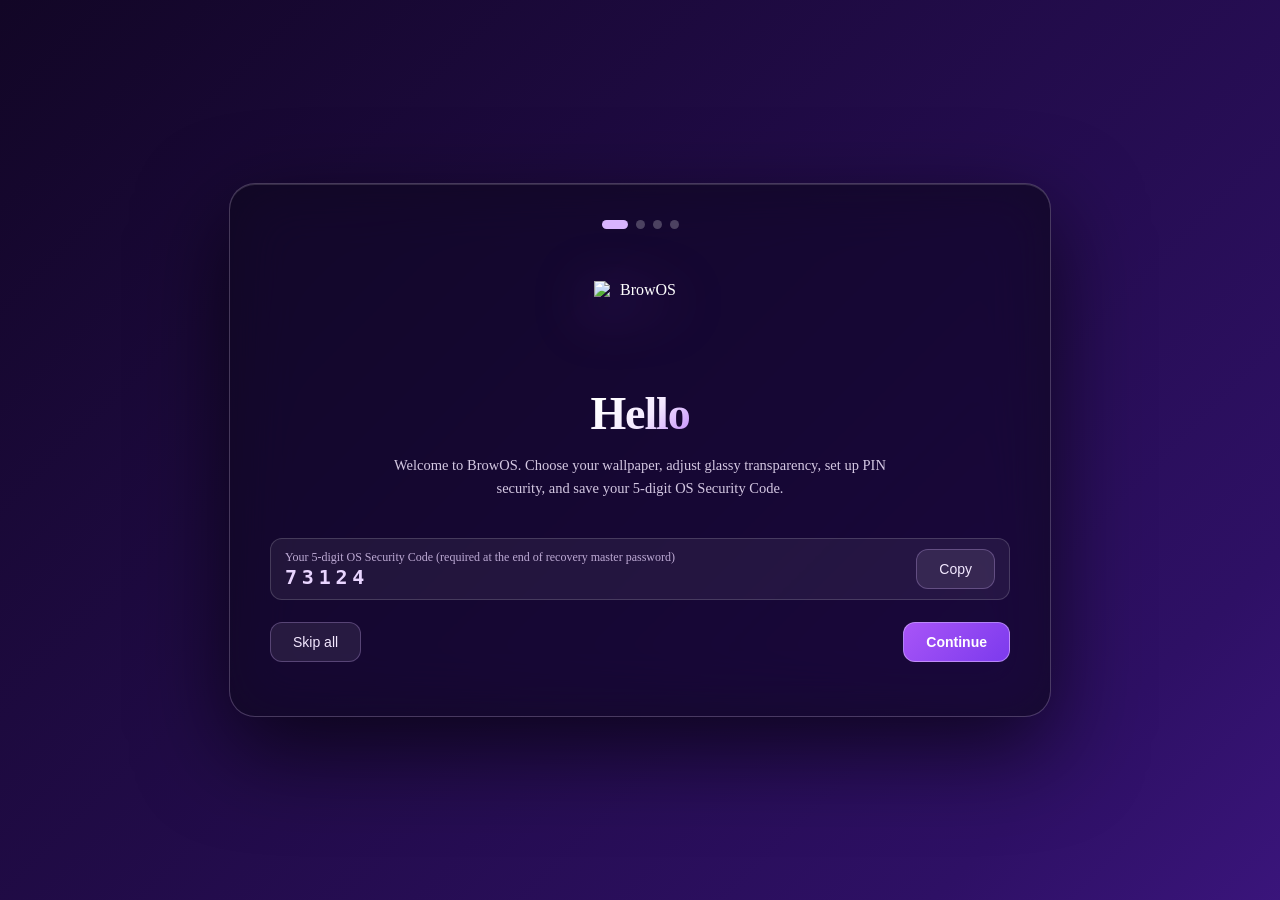
==== commit 6062036f: "Refactor BrowOS Bubble styles and color settings Updated various styles and animations for the BrowO" ====
--- a/index.html
+++ b/index.html
@@ -45,6 +45,7 @@
 			--bos-win-glass-bg: rgba(22, 22, 30, 0.72);
 			--bos-win-glass-blur: 22px;
 			--bos-tb-safe-bottom: 64px;
+			--bos-bubble-custom-rgb: 59, 130, 246;
 		}
 
 		html, body {
@@ -296,7 +297,7 @@
 		}
 
 		/* =========================================================
-		   BROWOS BUBBLE (COLOR-TINTED FROSTED GLASS + SPRING MOTION)
+		   BROWOS BUBBLE (SLOWER SPRING + PLAYING/IDLE COLOR MODES)
 		   ========================================================= */
 		#bosBubbleTriggerZone {
 			position: fixed;
@@ -326,17 +327,28 @@
 			background: rgba(255, 255, 255, 0.28);
 			backdrop-filter: blur(10px);
 			-webkit-backdrop-filter: blur(10px);
-			opacity: 0.48;
-			transition: width 0.36s cubic-bezier(0.28, 1.32, 0.42, 1), height 0.28s ease, opacity 0.24s ease, background 0.28s ease;
+			opacity: 0.52;
+			transition: width 0.44s cubic-bezier(0.24, 1.2, 0.4, 1), height 0.34s ease, opacity 0.3s ease, background 0.35s ease;
 			pointer-events: none;
 		}
 
 		#bosBubbleTriggerZone:hover .bos-bubble-notch-pill,
 		#bosBubbleTriggerZone.has-activity .bos-bubble-notch-pill {
-			width: 84px;
+			width: 86px;
 			height: 6px;
-			opacity: 0.95;
-			background: linear-gradient(90deg, var(--accent, #2196f3), #a855f7, #ec4899);
+			opacity: 0.96;
+		}
+
+		#bosBubbleTriggerZone[data-visual-style="grey"] .bos-bubble-notch-pill {
+			background: rgba(156, 163, 175, 0.65);
+		}
+
+		#bosBubbleTriggerZone[data-visual-style="colorful"] .bos-bubble-notch-pill {
+			background: linear-gradient(90deg, #3b82f6, #a855f7, #ec4899);
+		}
+
+		#bosBubbleTriggerZone[data-visual-style="custom"] .bos-bubble-notch-pill {
+			background: rgb(var(--bos-bubble-custom-rgb, 59, 130, 246));
 		}
 
 		#bosBubbleBackdrop {
@@ -355,17 +367,17 @@
 			position: fixed;
 			top: 10px;
 			left: 50%;
-			transform: translateX(-50%) translateY(-28px) scaleX(0.32) scaleY(0.24);
+			transform: translateX(-50%) translateY(-30px) scaleX(0.32) scaleY(0.24);
 			transform-origin: top center;
 			z-index: 146000;
 			width: min(392px, calc(100vw - 24px));
 			opacity: 0;
 			pointer-events: none;
-			filter: blur(10px);
+			filter: blur(12px);
 			transition:
-				transform 0.52s cubic-bezier(0.26, 1.34, 0.42, 1),
-				opacity 0.24s cubic-bezier(0.22, 1, 0.36, 1),
-				filter 0.32s ease;
+				transform 0.72s cubic-bezier(0.22, 1.2, 0.38, 1),
+				opacity 0.34s cubic-bezier(0.22, 1, 0.36, 1),
+				filter 0.42s ease;
 		}
 
 		#bosBubbleHost.open {
@@ -378,16 +390,13 @@
 		#bosBubbleCard {
 			position: relative;
 			border-radius: 26px;
-			background:
-				linear-gradient(135deg, rgba(168, 85, 247, 0.14) 0%, rgba(59, 130, 246, 0.1) 50%, rgba(236, 72, 153, 0.12) 100%),
-				var(--bos-win-glass-bg, rgba(22, 22, 30, 0.74));
-			backdrop-filter: blur(var(--bos-win-glass-blur, 24px)) saturate(190%);
-			-webkit-backdrop-filter: blur(var(--bos-win-glass-blur, 24px)) saturate(190%);
-			border: 1px solid rgba(255, 255, 255, 0.2);
+			background: var(--bos-win-glass-bg, rgba(22, 22, 30, 0.74));
+			backdrop-filter: blur(var(--bos-win-glass-blur, 24px)) saturate(185%);
+			-webkit-backdrop-filter: blur(var(--bos-win-glass-blur, 24px)) saturate(185%);
+			border: 1px solid rgba(255, 255, 255, 0.18);
 			box-shadow:
-				0 24px 58px rgba(0, 0, 0, 0.58),
-				0 0 0 1px rgba(168, 85, 247, 0.16),
-				inset 0 1px 0 rgba(255, 255, 255, 0.2);
+				0 24px 58px rgba(0, 0, 0, 0.56),
+				inset 0 1px 0 rgba(255, 255, 255, 0.18);
 			color: #f8fafc;
 			padding: 13px 16px 12px;
 			display: flex;
@@ -395,13 +404,11 @@
 			gap: 10px;
 			touch-action: pan-y;
 			overflow: hidden;
-			transition: background 0.3s ease, border-color 0.3s ease;
+			transition: background 0.4s ease, border-color 0.4s ease, box-shadow 0.4s ease;
 		}
 
 		html.light-mode #bosBubbleCard {
-			background:
-				linear-gradient(135deg, rgba(168, 85, 247, 0.12) 0%, rgba(59, 130, 246, 0.08) 50%, rgba(236, 72, 153, 0.1) 100%),
-				rgba(248, 249, 252, 0.86);
+			background: rgba(248, 249, 252, 0.86);
 			color: #111827;
 			border-color: rgba(15, 23, 42, 0.14);
 			box-shadow:
@@ -409,26 +416,77 @@
 				inset 0 1px 0 rgba(255, 255, 255, 0.8);
 		}
 
-		/* Bubble Quick Note color themes */
+		/* State-driven color modes: grey | colorful | custom */
+		#bosBubbleCard[data-visual-style="grey"] {
+			background:
+				linear-gradient(135deg, rgba(148, 163, 184, 0.1) 0%, rgba(100, 116, 139, 0.06) 100%),
+				var(--bos-win-glass-bg, rgba(22, 22, 30, 0.76));
+			border-color: rgba(255, 255, 255, 0.16);
+		}
+
+		html.light-mode #bosBubbleCard[data-visual-style="grey"] {
+			background:
+				linear-gradient(135deg, rgba(148, 163, 184, 0.12) 0%, rgba(203, 213, 225, 0.1) 100%),
+				rgba(248, 249, 252, 0.88);
+			border-color: rgba(15, 23, 42, 0.14);
+		}
+
+		#bosBubbleCard[data-visual-style="colorful"] {
+			background:
+				linear-gradient(135deg, rgba(168, 85, 247, 0.2) 0%, rgba(59, 130, 246, 0.16) 50%, rgba(236, 72, 153, 0.18) 100%),
+				var(--bos-win-glass-bg, rgba(22, 22, 30, 0.74));
+			border-color: rgba(192, 132, 252, 0.34);
+			box-shadow:
+				0 24px 58px rgba(0, 0, 0, 0.58),
+				0 0 0 1px rgba(168, 85, 247, 0.2),
+				inset 0 1px 0 rgba(255, 255, 255, 0.22);
+		}
+
+		html.light-mode #bosBubbleCard[data-visual-style="colorful"] {
+			background:
+				linear-gradient(135deg, rgba(168, 85, 247, 0.15) 0%, rgba(59, 130, 246, 0.12) 50%, rgba(236, 72, 153, 0.14) 100%),
+				rgba(248, 249, 252, 0.88);
+			border-color: rgba(168, 85, 247, 0.3);
+		}
+
+		#bosBubbleCard[data-visual-style="custom"] {
+			background:
+				linear-gradient(135deg, rgba(var(--bos-bubble-custom-rgb), 0.28) 0%, rgba(var(--bos-bubble-custom-rgb), 0.14) 100%),
+				var(--bos-win-glass-bg, rgba(22, 22, 30, 0.74));
+			border-color: rgba(var(--bos-bubble-custom-rgb), 0.45);
+			box-shadow:
+				0 24px 58px rgba(0, 0, 0, 0.58),
+				0 0 0 1px rgba(var(--bos-bubble-custom-rgb), 0.24),
+				inset 0 1px 0 rgba(255, 255, 255, 0.22);
+		}
+
+		html.light-mode #bosBubbleCard[data-visual-style="custom"] {
+			background:
+				linear-gradient(135deg, rgba(var(--bos-bubble-custom-rgb), 0.2) 0%, rgba(var(--bos-bubble-custom-rgb), 0.1) 100%),
+				rgba(248, 249, 252, 0.88);
+			border-color: rgba(var(--bos-bubble-custom-rgb), 0.4);
+		}
+
+		/* Bubble Quick Note color themes (override card tint while on Note card) */
 		#bosBubbleCard[data-note-tint="amber"] {
-			background: linear-gradient(135deg, rgba(245, 158, 11, 0.26), rgba(217, 119, 6, 0.16)), var(--bos-win-glass-bg, rgba(22, 22, 30, 0.74));
-			border-color: rgba(251, 191, 36, 0.36);
+			background: linear-gradient(135deg, rgba(245, 158, 11, 0.26), rgba(217, 119, 6, 0.16)), var(--bos-win-glass-bg, rgba(22, 22, 30, 0.74)) !important;
+			border-color: rgba(251, 191, 36, 0.36) !important;
 		}
 		#bosBubbleCard[data-note-tint="mint"] {
-			background: linear-gradient(135deg, rgba(16, 185, 129, 0.24), rgba(5, 150, 105, 0.15)), var(--bos-win-glass-bg, rgba(22, 22, 30, 0.74));
-			border-color: rgba(52, 211, 153, 0.34);
+			background: linear-gradient(135deg, rgba(16, 185, 129, 0.24), rgba(5, 150, 105, 0.15)), var(--bos-win-glass-bg, rgba(22, 22, 30, 0.74)) !important;
+			border-color: rgba(52, 211, 153, 0.34) !important;
 		}
 		#bosBubbleCard[data-note-tint="sky"] {
-			background: linear-gradient(135deg, rgba(59, 130, 246, 0.26), rgba(14, 165, 233, 0.16)), var(--bos-win-glass-bg, rgba(22, 22, 30, 0.74));
-			border-color: rgba(96, 165, 250, 0.36);
+			background: linear-gradient(135deg, rgba(59, 130, 246, 0.26), rgba(14, 165, 233, 0.16)), var(--bos-win-glass-bg, rgba(22, 22, 30, 0.74)) !important;
+			border-color: rgba(96, 165, 250, 0.36) !important;
 		}
 		#bosBubbleCard[data-note-tint="rose"] {
-			background: linear-gradient(135deg, rgba(244, 63, 94, 0.26), rgba(236, 72, 153, 0.16)), var(--bos-win-glass-bg, rgba(22, 22, 30, 0.74));
-			border-color: rgba(251, 113, 133, 0.36);
+			background: linear-gradient(135deg, rgba(244, 63, 94, 0.26), rgba(236, 72, 153, 0.16)), var(--bos-win-glass-bg, rgba(22, 22, 30, 0.74)) !important;
+			border-color: rgba(251, 113, 133, 0.36) !important;
 		}
 		#bosBubbleCard[data-note-tint="violet"] {
-			background: linear-gradient(135deg, rgba(139, 92, 246, 0.28), rgba(168, 85, 247, 0.16)), var(--bos-win-glass-bg, rgba(22, 22, 30, 0.74));
-			border-color: rgba(192, 132, 252, 0.36);
+			background: linear-gradient(135deg, rgba(139, 92, 246, 0.28), rgba(168, 85, 247, 0.16)), var(--bos-win-glass-bg, rgba(22, 22, 30, 0.74)) !important;
+			border-color: rgba(192, 132, 252, 0.36) !important;
 		}
 
 		.bos-bubble-topbar {
@@ -470,11 +528,11 @@
 		}
 
 		.bos-bubble-body.slide-next {
-			animation: bosBubbleSlideNext 0.34s cubic-bezier(0.24, 1.24, 0.42, 1) both;
+			animation: bosBubbleSlideNext 0.42s cubic-bezier(0.24, 1.2, 0.42, 1) both;
 		}
 
 		.bos-bubble-body.slide-prev {
-			animation: bosBubbleSlidePrev 0.34s cubic-bezier(0.24, 1.24, 0.42, 1) both;
+			animation: bosBubbleSlidePrev 0.42s cubic-bezier(0.24, 1.2, 0.42, 1) both;
 		}
 
 		@keyframes bosBubbleSlideNext {
@@ -503,7 +561,7 @@
 			padding: 0;
 			background: rgba(255, 255, 255, 0.28);
 			cursor: pointer;
-			transition: width 0.32s cubic-bezier(0.28, 1.32, 0.42, 1), background 0.24s ease;
+			transition: width 0.36s cubic-bezier(0.28, 1.28, 0.42, 1), background 0.28s ease;
 		}
 
 		html.light-mode .bos-bubble-dot {
@@ -512,7 +570,7 @@
 
 		.bos-bubble-dot.active {
 			width: 22px;
-			background: linear-gradient(90deg, var(--accent, #2196f3), #a855f7);
+			background: var(--accent, #2196f3);
 		}
 
 		/* Bubble Quick Note */
@@ -1246,7 +1304,7 @@
 	</div>
 	<div id="bosBubbleBackdrop"></div>
 
-	<!-- BrowOS Bubble (Clean Header, No Buttons, No Emojis, Swipe/Dot Switchable) -->
+	<!-- BrowOS Bubble -->
 	<div id="bosBubbleHost" role="region" aria-label="BrowOS Bubble">
 		<div id="bosBubbleCard">
 			<div class="bos-bubble-topbar">
@@ -1775,6 +1833,32 @@
 						</select>
 					</div>
 
+					<div class="setting-row">
+						<span>Color when idle</span>
+
+						<div style="display:flex;align-items:center;gap:8px;">
+							<select id="bubbleIdleStyleSelect">
+								<option value="grey" selected>Grey</option>
+								<option value="colorful">Colorful</option>
+								<option value="custom">Custom color</option>
+							</select>
+							<input type="color" id="bubbleIdleColorInput" value="#3b82f6" hidden aria-label="Idle bubble color">
+						</div>
+					</div>
+
+					<div class="setting-row">
+						<span>Color when music plays</span>
+
+						<div style="display:flex;align-items:center;gap:8px;">
+							<select id="bubblePlayingStyleSelect">
+								<option value="grey">Grey</option>
+								<option value="colorful" selected>Colorful</option>
+								<option value="custom">Custom color</option>
+							</select>
+							<input type="color" id="bubblePlayingColorInput" value="#a855f7" hidden aria-label="Playing bubble color">
+						</div>
+					</div>
+
 					<p class="settings-note">Choose which built-in cards appear and their order.</p>
 
 					<div class="bos-bubble-card-list" id="bubbleSystemCardsConfig"></div>
@@ -2647,7 +2731,7 @@
 		<button class="flyout-link" id="notificationClear" hidden>Clear all</button>
 	</div>
 
-	<!-- Quick settings (+ OneUI-style Media Player Card with SVG Icons) -->
+	<!-- Quick settings -->
 	<div class="flyout quick-settings" id="quickSettings">
 		<div class="flyout-header">
 			<h3>Quick settings</h3>
@@ -2744,7 +2828,7 @@
 <!-- Cursor -->
 <div class="fake-cursor hide" id="fakeCursor"></div>
 
-<!-- Windows-Style Lock Screen (Unblurred Wallpaper -> Blurred Auth + Profile Switcher + Hardware Fingerprint) -->
+<!-- Lock Screen -->
 <div class="lock-screen" id="lockScreen" tabindex="-1" hidden>
 	<div class="bos-lock-bg" id="bosLockBg"></div>
 	<div class="bos-lock-backdrop" id="bosLockBackdrop"></div>
@@ -2863,6 +2947,10 @@
 		const BUBBLE_BLOCKED_APPS_KEY = "browos-bubble-blocked-apps";
 		const BUBBLE_NOTE_TEXT_KEY = "browos-bubble-note";
 		const BUBBLE_NOTE_COLOR_KEY = "browos-bubble-note-color";
+		const BUBBLE_IDLE_STYLE_KEY = "browos-bubble-idle-style";
+		const BUBBLE_IDLE_COLOR_KEY = "browos-bubble-idle-color";
+		const BUBBLE_PLAYING_STYLE_KEY = "browos-bubble-playing-style";
+		const BUBBLE_PLAYING_COLOR_KEY = "browos-bubble-playing-color";
 		const MENU_AUTOFOCUS_KEY = "browos-autofocus-menus";
 
 		const SVG_ICONS = {
@@ -2873,6 +2961,25 @@
 			stop: '<svg viewBox="0 0 24 24"><path d="M6 6h12v12H6z"/></svg>',
 			edit: '<svg viewBox="0 0 24 24" fill="none" stroke="currentColor" stroke-width="2" stroke-linecap="round" stroke-linejoin="round"><line x1="12" y1="5" x2="12" y2="19"/><line x1="5" y1="12" x2="19" y2="12"/></svg>',
 		};
+
+		function hexToRgbTriplet(hex) {
+			const clean = String(hex || "").replace("#", "").trim();
+			if (clean.length === 3) {
+				const r = parseInt(clean[0] + clean[0], 16);
+				const g = parseInt(clean[1] + clean[1], 16);
+				const b = parseInt(clean[2] + clean[2], 16);
+				return r + ", " + g + ", " + b;
+			}
+			if (clean.length === 6) {
+				const r = parseInt(clean.slice(0, 2), 16);
+				const g = parseInt(clean.slice(2, 4), 16);
+				const b = parseInt(clean.slice(4, 6), 16);
+				if (!Number.isNaN(r) && !Number.isNaN(g) && !Number.isNaN(b)) {
+					return r + ", " + g + ", " + b;
+				}
+			}
+			return "59, 130, 246";
+		}
 
 		function getProfilesMetaSafe() {
 			if (typeof profileMeta === "function") {
@@ -3048,7 +3155,7 @@
 		}
 
 		// =========================================================
-		// ONEUI-STYLE MEDIA PLAYER + PERSISTENT PAUSE/RESUME FIX
+		// ONEUI-STYLE MEDIA PLAYER + PERSISTENT PAUSE/RESUME
 		// =========================================================
 		const qsMediaTitle = document.getElementById("bosQsMediaTitle");
 		const qsMediaArtist = document.getElementById("bosQsMediaArtist");
@@ -3068,7 +3175,6 @@
 				}
 			}
 
-			// First check if any iframe currently has an actively playing <audio> or <video>
 			const frames = Array.from(document.querySelectorAll(".app-window iframe"));
 			for (let i = 0; i < frames.length; i++) {
 				try {
@@ -3090,7 +3196,6 @@
 				} catch (e) {}
 			}
 
-			// Keep tracked DOM media available even when paused so user can resume it!
 			if (trackedDomMedia && trackedDomMedia.el) {
 				const el = trackedDomMedia.el;
 				const winOpen = !trackedDomMedia.win || trackedDomMedia.win.dataset.running;
@@ -3150,6 +3255,29 @@
 			}
 		}
 
+		function applyBubbleStateColor(isMusicPlaying) {
+			const idleStyle = localStorage.getItem(BUBBLE_IDLE_STYLE_KEY) || "grey";
+			const idleHex = localStorage.getItem(BUBBLE_IDLE_COLOR_KEY) || "#3b82f6";
+			const playStyle = localStorage.getItem(BUBBLE_PLAYING_STYLE_KEY) || "colorful";
+			const playHex = localStorage.getItem(BUBBLE_PLAYING_COLOR_KEY) || "#a855f7";
+
+			const activeStyle = isMusicPlaying ? playStyle : idleStyle;
+			const activeHex = isMusicPlaying ? playHex : idleHex;
+
+			document.documentElement.style.setProperty("--bos-bubble-custom-rgb", hexToRgbTriplet(activeHex));
+
+			const triggerZone = document.getElementById("bosBubbleTriggerZone");
+			if (triggerZone) {
+				triggerZone.dataset.visualStyle = activeStyle;
+				triggerZone.classList.toggle("has-activity", Boolean(isMusicPlaying));
+			}
+
+			const bubbleCard = document.getElementById("bosBubbleCard");
+			if (bubbleCard) {
+				bubbleCard.dataset.visualStyle = activeStyle;
+			}
+		}
+
 		function syncMediaWidgetsUI() {
 			const info = getCurrentMediaInfo();
 			if (qsMediaTitle) qsMediaTitle.textContent = info.title || "Nothing playing";
@@ -3163,12 +3291,8 @@
 			if (qsMediaPrev) qsMediaPrev.disabled = !info.canPrev;
 			if (qsMediaNext) qsMediaNext.disabled = !info.canNext;
 
-			const triggerZone = document.getElementById("bosBubbleTriggerZone");
-			if (triggerZone) {
-				triggerZone.classList.toggle("has-activity", Boolean(info.active));
-			}
-
-			// Update in-place if Bubble is open on the media card so typing in Quick Note isn't interrupted
+			applyBubbleStateColor(Boolean(info.playing));
+
 			const bubbleHostEl = document.getElementById("bosBubbleHost");
 			if (bubbleHostEl && bubbleHostEl.classList.contains("open")) {
 				const activeCard = getBubbleCards()[bubbleActiveIndex];
@@ -3188,9 +3312,13 @@
 		syncMediaWidgetsUI();
 
 		// =========================================================
-		// BROWOS BUBBLE (CLEAN, ANIMATED, NOTE CARD & APP BLOCKING)
+		// BROWOS BUBBLE (COLOR SETTINGS, REORDERABLE CARDS, NOTE)
 		// =========================================================
 		const bubbleModeSelect = document.getElementById("bubbleModeSelect");
+		const bubbleIdleStyleSelect = document.getElementById("bubbleIdleStyleSelect");
+		const bubbleIdleColorInput = document.getElementById("bubbleIdleColorInput");
+		const bubblePlayingStyleSelect = document.getElementById("bubblePlayingStyleSelect");
+		const bubblePlayingColorInput = document.getElementById("bubblePlayingColorInput");
 		const bubbleSystemCardsConfigEl = document.getElementById("bubbleSystemCardsConfig");
 		const bubbleAppPolicySelect = document.getElementById("bubbleAppPolicySelect");
 		const bubbleBlockedAppsWrap = document.getElementById("bubbleBlockedAppsWrap");
@@ -3207,6 +3335,49 @@
 
 		let bubbleActiveIndex = 0;
 		let bubbleEditingFavs = false;
+
+		function initBubbleColorSettings() {
+			const idleStyle = localStorage.getItem(BUBBLE_IDLE_STYLE_KEY) || "grey";
+			const idleHex = localStorage.getItem(BUBBLE_IDLE_COLOR_KEY) || "#3b82f6";
+			const playStyle = localStorage.getItem(BUBBLE_PLAYING_STYLE_KEY) || "colorful";
+			const playHex = localStorage.getItem(BUBBLE_PLAYING_COLOR_KEY) || "#a855f7";
+
+			if (bubbleIdleStyleSelect) {
+				bubbleIdleStyleSelect.value = idleStyle;
+				bubbleIdleStyleSelect.onchange = function () {
+					localStorage.setItem(BUBBLE_IDLE_STYLE_KEY, bubbleIdleStyleSelect.value);
+					if (bubbleIdleColorInput) bubbleIdleColorInput.hidden = bubbleIdleStyleSelect.value !== "custom";
+					syncMediaWidgetsUI();
+				};
+			}
+			if (bubbleIdleColorInput) {
+				bubbleIdleColorInput.value = idleHex;
+				bubbleIdleColorInput.hidden = idleStyle !== "custom";
+				bubbleIdleColorInput.oninput = function () {
+					localStorage.setItem(BUBBLE_IDLE_COLOR_KEY, bubbleIdleColorInput.value);
+					syncMediaWidgetsUI();
+				};
+			}
+
+			if (bubblePlayingStyleSelect) {
+				bubblePlayingStyleSelect.value = playStyle;
+				bubblePlayingStyleSelect.onchange = function () {
+					localStorage.setItem(BUBBLE_PLAYING_STYLE_KEY, bubblePlayingStyleSelect.value);
+					if (bubblePlayingColorInput) bubblePlayingColorInput.hidden = bubblePlayingStyleSelect.value !== "custom";
+					syncMediaWidgetsUI();
+				};
+			}
+			if (bubblePlayingColorInput) {
+				bubblePlayingColorInput.value = playHex;
+				bubblePlayingColorInput.hidden = playStyle !== "custom";
+				bubblePlayingColorInput.oninput = function () {
+					localStorage.setItem(BUBBLE_PLAYING_COLOR_KEY, bubblePlayingColorInput.value);
+					syncMediaWidgetsUI();
+				};
+			}
+		}
+
+		initBubbleColorSettings();
 
 		const DEFAULT_SYSTEM_CARDS = [
 			{ id: "sys-media", title: "Media", type: "media", enabled: true },
@@ -3423,7 +3594,6 @@
 		updateBubbleTriggerVisibility();
 
 		function getBubbleCards() {
-			// System cards in user-defined order (only enabled ones), followed automatically by allowed app cards
 			const cards = getSystemBubbleCardsConfig()
 				.filter(function (c) { return c.enabled; })
 				.map(function (c) { return { id: c.id, title: c.title, type: c.type, isApp: false }; });
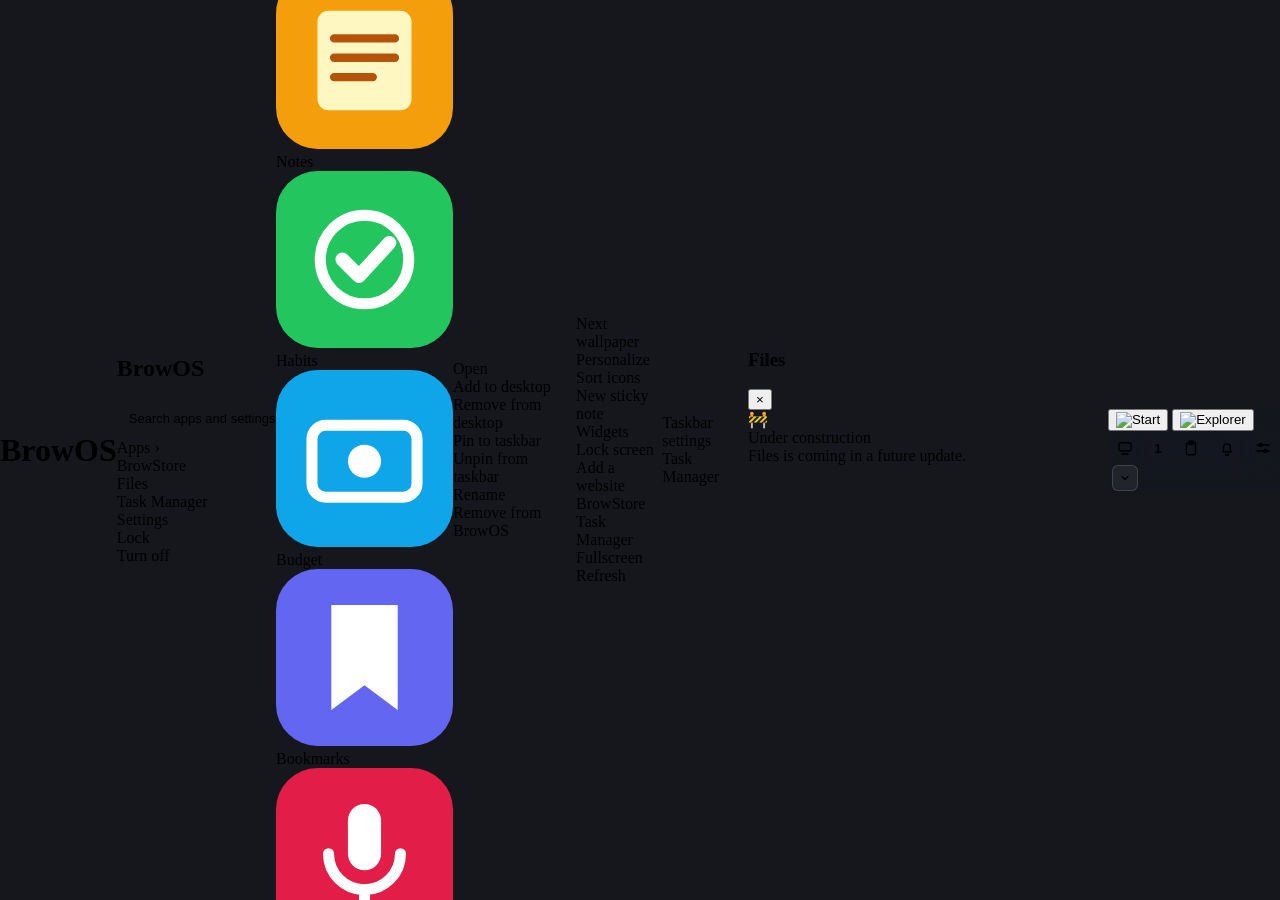
==== commit 3ee32c21: "Update print statement from 'Hello' to 'Goodbye'" ====
--- a/index.html
+++ b/index.html
@@ -297,14 +297,14 @@
 		}
 
 		/* =========================================================
-		   BROWOS BUBBLE (SLOWER SPRING + PLAYING/IDLE COLOR MODES)
+		   BROWOS BUBBLE (SLOWER SPRING + PER-DESKTOP & PLAYING COLORS + SANDBOXED SCRIPTS)
 		   ========================================================= */
 		#bosBubbleTriggerZone {
 			position: fixed;
 			top: 0;
 			left: 50%;
 			transform: translateX(-50%);
-			width: 190px;
+			width: 196px;
 			height: 34px;
 			z-index: 145000;
 			display: none;
@@ -332,6 +332,11 @@
 			pointer-events: none;
 		}
 
+		html[data-bubble-hide-pill="1"] .bos-bubble-notch-pill {
+			opacity: 0 !important;
+			visibility: hidden !important;
+		}
+
 		#bosBubbleTriggerZone:hover .bos-bubble-notch-pill,
 		#bosBubbleTriggerZone.has-activity .bos-bubble-notch-pill {
 			width: 86px;
@@ -370,7 +375,7 @@
 			transform: translateX(-50%) translateY(-30px) scaleX(0.32) scaleY(0.24);
 			transform-origin: top center;
 			z-index: 146000;
-			width: min(392px, calc(100vw - 24px));
+			width: min(396px, calc(100vw - 24px));
 			opacity: 0;
 			pointer-events: none;
 			filter: blur(12px);
@@ -467,7 +472,7 @@
 			border-color: rgba(var(--bos-bubble-custom-rgb), 0.4);
 		}
 
-		/* Bubble Quick Note color themes (override card tint while on Note card) */
+		/* Bubble Quick Note color themes */
 		#bosBubbleCard[data-note-tint="amber"] {
 			background: linear-gradient(135deg, rgba(245, 158, 11, 0.26), rgba(217, 119, 6, 0.16)), var(--bos-win-glass-bg, rgba(22, 22, 30, 0.74)) !important;
 			border-color: rgba(251, 191, 36, 0.36) !important;
@@ -737,37 +742,9 @@
 			margin-top: 8px;
 		}
 
-		/* Preset CSS for Custom App Cards inside BrowOS Bubble */
 		.bos-bubble-custom-slot {
-			font-size: 13px;
-			line-height: 1.42;
-			color: inherit;
-		}
-
-		.bos-bubble-custom-slot h1,
-		.bos-bubble-custom-slot h2,
-		.bos-bubble-custom-slot h3,
-		.bos-bubble-custom-slot h4 {
-			margin: 0 0 4px;
-			font-size: 14px;
-			font-weight: 600;
-		}
-
-		.bos-bubble-custom-slot p {
-			margin: 0 0 6px;
-			font-size: 12.5px;
-			opacity: 0.85;
-		}
-
-		.bos-bubble-custom-slot button {
-			padding: 5px 11px;
-			border-radius: 8px;
-			border: 1px solid rgba(255, 255, 255, 0.18);
-			background: var(--accent, #2196f3);
-			color: #fff;
-			font-size: 12px;
-			font-weight: 600;
-			cursor: pointer;
+			width: 100%;
+			min-height: 72px;
 		}
 
 		/* =========================================================
@@ -848,7 +825,8 @@
 
 		html[data-window-fullscreen="1"] .taskbar,
 		html[data-window-fullscreen="1"] .taskbar-blur,
-		html[data-window-fullscreen="1"] .taskbar-restore-box {
+		html[data-window-fullscreen="1"] .taskbar-restore-box,
+		html[data-window-fullscreen="1"] #bosTaskbarHoverZone {
 			display: none !important;
 		}
 
@@ -885,21 +863,44 @@
 		}
 
 		/* =========================================================
-		   TASKBAR SCALE (0.25x - 2x), GLASS & HIDEABLE ICONS
+		   TASKBAR: OVAL vs WINDOWS FULL-WIDTH BAR, SCALE, AUTO-HIDE & AUTO-OPEN
 		   ========================================================= */
 		.taskbar-blur,
 		.taskbar {
 			zoom: var(--taskbar-scale, 1);
 			backdrop-filter: blur(22px) saturate(160%);
 			-webkit-backdrop-filter: blur(22px) saturate(160%);
-			transition: transform 0.24s cubic-bezier(0.22, 1, 0.36, 1), opacity 0.2s ease !important;
-		}
-
-		html[data-taskbar-hidden="1"] .taskbar,
-		html[data-taskbar-hidden="1"] .taskbar-blur {
+			transition: transform 0.26s cubic-bezier(0.22, 1, 0.36, 1), opacity 0.22s ease !important;
+		}
+
+		/* Windows-style full-width bottom bar mode */
+		html[data-taskbar-style="windows"] .taskbar,
+		html[data-taskbar-style="windows"] .taskbar-blur {
+			left: 0 !important;
+			right: 0 !important;
+			bottom: 0 !important;
+			width: 100% !important;
+			max-width: none !important;
+			transform: none !important;
+			border-radius: 0 !important;
+			border-left: none !important;
+			border-right: none !important;
+			border-bottom: none !important;
+			padding-left: 14px !important;
+			padding-right: 14px !important;
+			box-sizing: border-box !important;
+		}
+
+		html[data-taskbar-hidden="1"]:not([data-taskbar-hover-open="1"]) .taskbar,
+		html[data-taskbar-hidden="1"]:not([data-taskbar-hover-open="1"]) .taskbar-blur {
 			transform: translateY(calc(100% + 24px)) !important;
 			opacity: 0 !important;
 			pointer-events: none !important;
+		}
+
+		html[data-taskbar-style="windows"][data-taskbar-hidden="1"]:not([data-taskbar-hover-open="1"]) .taskbar,
+		html[data-taskbar-style="windows"][data-taskbar-hidden="1"]:not([data-taskbar-hover-open="1"]) .taskbar-blur {
+			transform: translateY(100%) !important;
 		}
 
 		html[data-taskbar-hide-disabled="1"] .taskbar-hide-btn,
@@ -917,6 +918,21 @@
 		html[data-tb-hide-clipboard="1"] .taskbar [aria-label*="clipboard" i] { display: none !important; }
 		html[data-tb-hide-bell="1"] #bellButton { display: none !important; }
 		html[data-tb-hide-quick="1"] #quickButton { display: none !important; }
+
+		#bosTaskbarHoverZone {
+			position: fixed;
+			left: 0;
+			right: 0;
+			bottom: 0;
+			height: 10px;
+			z-index: 99997;
+			display: none;
+			background: transparent;
+		}
+
+		html[data-taskbar-hidden="1"][data-taskbar-autoopen="1"]:not([data-taskbar-hover-open="1"]) #bosTaskbarHoverZone {
+			display: block;
+		}
 
 		.taskbar-restore-box {
 			position: fixed;
@@ -942,7 +958,7 @@
 			box-shadow: 0 4px 14px rgba(0, 0, 0, 0.45);
 		}
 
-		html[data-taskbar-hidden="1"] .taskbar-restore-box {
+		html[data-taskbar-hidden="1"]:not([data-taskbar-hover-open="1"]) .taskbar-restore-box {
 			opacity: 1 !important;
 			pointer-events: auto !important;
 			transform: translateX(-50%) translateY(0) !important;
@@ -1298,8 +1314,8 @@
 </head>
 
 <body>
-	<!-- Top-center double-tap sensor for BrowOS Bubble -->
-	<div id="bosBubbleTriggerZone" title="Double-tap to open BrowOS Bubble" aria-label="BrowOS Bubble Trigger">
+	<!-- Top-center tap/double-tap sensor for BrowOS Bubble -->
+	<div id="bosBubbleTriggerZone" title="Open BrowOS Bubble" aria-label="BrowOS Bubble Trigger">
 		<span class="bos-bubble-notch-pill"></span>
 	</div>
 	<div id="bosBubbleBackdrop"></div>
@@ -1824,17 +1840,67 @@
 					<h3>BrowOS Bubble</h3>
 
 					<div class="setting-row">
-						<span>Open on top double-tap</span>
-
-						<select id="bubbleModeSelect">
+						<span>Open on desktop</span>
+
+						<select id="bubbleDesktopTriggerSelect">
 							<option value="off" selected>Off</option>
-							<option value="desktop">Desktop only</option>
-							<option value="everywhere">Desktop and apps</option>
+							<option value="single">Single tap</option>
+							<option value="double">Double tap</option>
 						</select>
 					</div>
 
 					<div class="setting-row">
-						<span>Color when idle</span>
+						<span>Open when an app is open</span>
+
+						<select id="bubbleAppTriggerSelect">
+							<option value="off" selected>Off</option>
+							<option value="single">Single tap</option>
+							<option value="double">Double tap</option>
+						</select>
+					</div>
+
+					<div class="setting-row">
+						<span>Hide top bar pill (keep tap area)</span>
+
+						<label class="switch">
+							<input type="checkbox" id="bubbleHidePillToggle">
+							<span class="slider"></span>
+						</label>
+					</div>
+
+					<div class="setting-row">
+						<span>Auto-collapse timer</span>
+
+						<select id="bubbleAutoCloseSelect">
+							<option value="0" selected>Off</option>
+							<option value="5">5 seconds</option>
+							<option value="10">10 seconds</option>
+							<option value="20">20 seconds</option>
+						</select>
+					</div>
+
+					<div class="setting-row">
+						<span>Sync idle color across all desktops</span>
+
+						<label class="switch">
+							<input type="checkbox" id="bubbleSyncDesktopColorsToggle" checked>
+							<span class="slider"></span>
+						</label>
+					</div>
+
+					<div class="setting-row" id="bubbleDesktopPickerRow" hidden>
+						<span>Desktop to customize</span>
+
+						<select id="bubbleDesktopTargetSelect">
+							<option value="1">Desktop 1</option>
+							<option value="2">Desktop 2</option>
+							<option value="3">Desktop 3</option>
+							<option value="4">Desktop 4</option>
+						</select>
+					</div>
+
+					<div class="setting-row">
+						<span id="bubbleIdleStyleLabel">Color when idle</span>
 
 						<div style="display:flex;align-items:center;gap:8px;">
 							<select id="bubbleIdleStyleSelect">
@@ -1924,6 +1990,33 @@
 				<!-- Taskbar -->
 				<div class="settings-page" id="taskbarPage">
 					<h2>Taskbar</h2>
+
+					<div class="setting-row">
+						<span>Taskbar style</span>
+
+						<select id="taskbarStyleSelect">
+							<option value="oval" selected>Floating pill (Oval)</option>
+							<option value="windows">Bottom bar (Windows)</option>
+						</select>
+					</div>
+
+					<div class="setting-row">
+						<span>Auto-hide when app is maximized</span>
+
+						<label class="switch">
+							<input type="checkbox" id="taskbarAutoHideToggle">
+							<span class="slider"></span>
+						</label>
+					</div>
+
+					<div class="setting-row">
+						<span>Auto-open when hovering near bottom edge</span>
+
+						<label class="switch">
+							<input type="checkbox" id="taskbarAutoOpenToggle">
+							<span class="slider"></span>
+						</label>
+					</div>
 
 					<div class="setting-row">
 						<span>Scale (0.25x – 2x)</span>
@@ -2652,7 +2745,7 @@
 	<div class="taskbar-blur"></div>
 
 	<!-- Taskbar -->
-	<div class="taskbar">
+	<div class="taskbar" id="mainTaskbar">
 		<div class="taskbar-left">
 			<button class="start-button" id="startButton">
 				<img src="icons/browos-logo.png" alt="Start">
@@ -2702,6 +2795,9 @@
 			</button>
 		</div>
 	</div>
+
+	<!-- Thin bottom hover sensor for Taskbar Auto-Open -->
+	<div id="bosTaskbarHoverZone" aria-hidden="true"></div>
 
 	<!-- Small bottom box to bring taskbar back -->
 	<button class="taskbar-restore-box" id="taskbarRestoreBox" title="Show taskbar" aria-label="Show taskbar">
@@ -2940,7 +3036,15 @@
 		const WIPE_PENDING_CODE_KEY = "browos-wipe-pending-code";
 		const MASTER_RESET_ENABLED_KEY = "browos-master-reset-enabled";
 		const COMPUTER_SAVER_KEY = "browos-computer-saver";
-		const BUBBLE_MODE_KEY = "browos-bubble-mode";
+		const MENU_AUTOFOCUS_KEY = "browos-autofocus-menus";
+
+		// Bubble keys
+		const BUBBLE_DESKTOP_TRIGGER_KEY = "browos-bubble-desktop-trigger";
+		const BUBBLE_APP_TRIGGER_KEY = "browos-bubble-app-trigger";
+		const BUBBLE_HIDE_PILL_KEY = "browos-bubble-hide-pill";
+		const BUBBLE_AUTOCLOSE_KEY = "browos-bubble-autoclose";
+		const BUBBLE_SYNC_DESKTOPS_KEY = "browos-bubble-sync-desktops";
+		const BUBBLE_DESKTOP_STYLES_KEY = "browos-bubble-desktop-styles";
 		const BUBBLE_FAVS_KEY = "browos-bubble-favs";
 		const BUBBLE_SYS_CARDS_KEY = "browos-bubble-system-cards";
 		const BUBBLE_APP_POLICY_KEY = "browos-bubble-app-policy";
@@ -2951,7 +3055,11 @@
 		const BUBBLE_IDLE_COLOR_KEY = "browos-bubble-idle-color";
 		const BUBBLE_PLAYING_STYLE_KEY = "browos-bubble-playing-style";
 		const BUBBLE_PLAYING_COLOR_KEY = "browos-bubble-playing-color";
-		const MENU_AUTOFOCUS_KEY = "browos-autofocus-menus";
+
+		// Taskbar keys
+		const TASKBAR_STYLE_KEY = "browos-taskbar-style";
+		const TASKBAR_AUTOHIDE_KEY = "browos-taskbar-autohide";
+		const TASKBAR_AUTOOPEN_KEY = "browos-taskbar-autoopen";
 
 		const SVG_ICONS = {
 			prev: '<svg viewBox="0 0 24 24"><path d="M6 6h2v12H6zm3.5 6l8.5 6V6z"/></svg>',
@@ -2979,6 +3087,14 @@
 				}
 			}
 			return "59, 130, 246";
+		}
+
+		function getActiveDesktopNumber() {
+			if (typeof currentDesktop === "number" && currentDesktop >= 1) {
+				return currentDesktop;
+			}
+			const btn = document.getElementById("desktopSwitchButton");
+			return (btn && parseInt(btn.textContent, 10)) || 1;
 		}
 
 		function getProfilesMetaSafe() {
@@ -3255,14 +3371,44 @@
 			}
 		}
 
+		function getDesktopIdleStyleMap() {
+			try {
+				const raw = JSON.parse(localStorage.getItem(BUBBLE_DESKTOP_STYLES_KEY) || "{}");
+				return raw && typeof raw === "object" ? raw : {};
+			} catch (e) {
+				return {};
+			}
+		}
+
+		function saveDesktopIdleStyleMap(map) {
+			localStorage.setItem(BUBBLE_DESKTOP_STYLES_KEY, JSON.stringify(map));
+		}
+
+		function resolveIdleColorSpec(desktopNum) {
+			const syncAll = localStorage.getItem(BUBBLE_SYNC_DESKTOPS_KEY) !== "off";
+			if (!syncAll) {
+				const map = getDesktopIdleStyleMap();
+				const entry = map[String(desktopNum)];
+				if (entry && entry.style) {
+					return {
+						style: entry.style,
+						hex: entry.hex || "#3b82f6",
+					};
+				}
+			}
+			return {
+				style: localStorage.getItem(BUBBLE_IDLE_STYLE_KEY) || "grey",
+				hex: localStorage.getItem(BUBBLE_IDLE_COLOR_KEY) || "#3b82f6",
+			};
+		}
+
 		function applyBubbleStateColor(isMusicPlaying) {
-			const idleStyle = localStorage.getItem(BUBBLE_IDLE_STYLE_KEY) || "grey";
-			const idleHex = localStorage.getItem(BUBBLE_IDLE_COLOR_KEY) || "#3b82f6";
 			const playStyle = localStorage.getItem(BUBBLE_PLAYING_STYLE_KEY) || "colorful";
 			const playHex = localStorage.getItem(BUBBLE_PLAYING_COLOR_KEY) || "#a855f7";
-
-			const activeStyle = isMusicPlaying ? playStyle : idleStyle;
-			const activeHex = isMusicPlaying ? playHex : idleHex;
+			const idleSpec = resolveIdleColorSpec(getActiveDesktopNumber());
+
+			const activeStyle = isMusicPlaying ? playStyle : idleSpec.style;
+			const activeHex = isMusicPlaying ? playHex : idleSpec.hex;
 
 			document.documentElement.style.setProperty("--bos-bubble-custom-rgb", hexToRgbTriplet(activeHex));
 
@@ -3312,9 +3458,16 @@
 		syncMediaWidgetsUI();
 
 		// =========================================================
-		// BROWOS BUBBLE (COLOR SETTINGS, REORDERABLE CARDS, NOTE)
+		// BROWOS BUBBLE (SEPARATE DESKTOP/APP TRIGGERS, PER-DESKTOP COLORS, SANDBOXED SCRIPTS)
 		// =========================================================
-		const bubbleModeSelect = document.getElementById("bubbleModeSelect");
+		const bubbleDesktopTriggerSelect = document.getElementById("bubbleDesktopTriggerSelect");
+		const bubbleAppTriggerSelect = document.getElementById("bubbleAppTriggerSelect");
+		const bubbleHidePillToggle = document.getElementById("bubbleHidePillToggle");
+		const bubbleAutoCloseSelect = document.getElementById("bubbleAutoCloseSelect");
+		const bubbleSyncDesktopColorsToggle = document.getElementById("bubbleSyncDesktopColorsToggle");
+		const bubbleDesktopPickerRow = document.getElementById("bubbleDesktopPickerRow");
+		const bubbleDesktopTargetSelect = document.getElementById("bubbleDesktopTargetSelect");
+		const bubbleIdleStyleLabel = document.getElementById("bubbleIdleStyleLabel");
 		const bubbleIdleStyleSelect = document.getElementById("bubbleIdleStyleSelect");
 		const bubbleIdleColorInput = document.getElementById("bubbleIdleColorInput");
 		const bubblePlayingStyleSelect = document.getElementById("bubblePlayingStyleSelect");
@@ -3335,29 +3488,144 @@
 
 		let bubbleActiveIndex = 0;
 		let bubbleEditingFavs = false;
+		let bubbleAutoCloseTimer = null;
+
+		function getDesktopTriggerMode() {
+			const v = localStorage.getItem(BUBBLE_DESKTOP_TRIGGER_KEY);
+			return v === "single" || v === "double" ? v : "off";
+		}
+
+		function getAppTriggerMode() {
+			const v = localStorage.getItem(BUBBLE_APP_TRIGGER_KEY);
+			return v === "single" || v === "double" ? v : "off";
+		}
+
+		function updateBubbleTriggerVisibility() {
+			const deskMode = getDesktopTriggerMode();
+			const appMode = getAppTriggerMode();
+			if (!bubbleTriggerZone) return;
+			if (deskMode === "off" && appMode === "off") {
+				bubbleTriggerZone.classList.remove("enabled");
+				closeBubble();
+			} else {
+				bubbleTriggerZone.classList.add("enabled");
+			}
+		}
+
+		function applyBubbleHidePill(hidden) {
+			if (hidden) document.documentElement.dataset.bubbleHidePill = "1";
+			else delete document.documentElement.dataset.bubbleHidePill;
+		}
+
+		if (bubbleDesktopTriggerSelect) {
+			bubbleDesktopTriggerSelect.value = getDesktopTriggerMode();
+			bubbleDesktopTriggerSelect.onchange = function () {
+				localStorage.setItem(BUBBLE_DESKTOP_TRIGGER_KEY, bubbleDesktopTriggerSelect.value);
+				updateBubbleTriggerVisibility();
+			};
+		}
+
+		if (bubbleAppTriggerSelect) {
+			bubbleAppTriggerSelect.value = getAppTriggerMode();
+			bubbleAppTriggerSelect.onchange = function () {
+				localStorage.setItem(BUBBLE_APP_TRIGGER_KEY, bubbleAppTriggerSelect.value);
+				updateBubbleTriggerVisibility();
+			};
+		}
+
+		const hidePillSaved = localStorage.getItem(BUBBLE_HIDE_PILL_KEY) === "on";
+		applyBubbleHidePill(hidePillSaved);
+		if (bubbleHidePillToggle) {
+			bubbleHidePillToggle.checked = hidePillSaved;
+			bubbleHidePillToggle.onchange = function () {
+				const on = bubbleHidePillToggle.checked;
+				localStorage.setItem(BUBBLE_HIDE_PILL_KEY, on ? "on" : "off");
+				applyBubbleHidePill(on);
+			};
+		}
+
+		if (bubbleAutoCloseSelect) {
+			bubbleAutoCloseSelect.value = localStorage.getItem(BUBBLE_AUTOCLOSE_KEY) || "0";
+			bubbleAutoCloseSelect.onchange = function () {
+				localStorage.setItem(BUBBLE_AUTOCLOSE_KEY, bubbleAutoCloseSelect.value);
+				scheduleBubbleAutoClose();
+			};
+		}
+
+		function refreshIdleColorControlsUI() {
+			const syncAll = localStorage.getItem(BUBBLE_SYNC_DESKTOPS_KEY) !== "off";
+			if (bubbleSyncDesktopColorsToggle) bubbleSyncDesktopColorsToggle.checked = syncAll;
+			if (bubbleDesktopPickerRow) bubbleDesktopPickerRow.hidden = syncAll;
+
+			const targetDesk = bubbleDesktopTargetSelect ? bubbleDesktopTargetSelect.value : "1";
+			if (bubbleIdleStyleLabel) {
+				bubbleIdleStyleLabel.textContent = syncAll ? "Color when idle" : "Desktop " + targetDesk + " idle color";
+			}
+
+			let style = localStorage.getItem(BUBBLE_IDLE_STYLE_KEY) || "grey";
+			let hex = localStorage.getItem(BUBBLE_IDLE_COLOR_KEY) || "#3b82f6";
+
+			if (!syncAll) {
+				const map = getDesktopIdleStyleMap();
+				if (map[targetDesk]) {
+					style = map[targetDesk].style || style;
+					hex = map[targetDesk].hex || hex;
+				}
+			}
+
+			if (bubbleIdleStyleSelect) bubbleIdleStyleSelect.value = style;
+			if (bubbleIdleColorInput) {
+				bubbleIdleColorInput.value = hex;
+				bubbleIdleColorInput.hidden = style !== "custom";
+			}
+		}
+
+		function saveCurrentIdleColorSetting() {
+			const syncAll = localStorage.getItem(BUBBLE_SYNC_DESKTOPS_KEY) !== "off";
+			const style = bubbleIdleStyleSelect ? bubbleIdleStyleSelect.value : "grey";
+			const hex = bubbleIdleColorInput ? bubbleIdleColorInput.value : "#3b82f6";
+
+			if (syncAll) {
+				localStorage.setItem(BUBBLE_IDLE_STYLE_KEY, style);
+				localStorage.setItem(BUBBLE_IDLE_COLOR_KEY, hex);
+			} else {
+				const targetDesk = bubbleDesktopTargetSelect ? bubbleDesktopTargetSelect.value : "1";
+				const map = getDesktopIdleStyleMap();
+				map[targetDesk] = { style: style, hex: hex };
+				saveDesktopIdleStyleMap(map);
+			}
+			syncMediaWidgetsUI();
+		}
 
 		function initBubbleColorSettings() {
-			const idleStyle = localStorage.getItem(BUBBLE_IDLE_STYLE_KEY) || "grey";
-			const idleHex = localStorage.getItem(BUBBLE_IDLE_COLOR_KEY) || "#3b82f6";
+			if (bubbleSyncDesktopColorsToggle) {
+				bubbleSyncDesktopColorsToggle.onchange = function () {
+					localStorage.setItem(BUBBLE_SYNC_DESKTOPS_KEY, bubbleSyncDesktopColorsToggle.checked ? "on" : "off");
+					refreshIdleColorControlsUI();
+					syncMediaWidgetsUI();
+				};
+			}
+
+			if (bubbleDesktopTargetSelect) {
+				bubbleDesktopTargetSelect.value = String(getActiveDesktopNumber());
+				bubbleDesktopTargetSelect.onchange = refreshIdleColorControlsUI;
+			}
+
+			if (bubbleIdleStyleSelect) {
+				bubbleIdleStyleSelect.onchange = function () {
+					if (bubbleIdleColorInput) bubbleIdleColorInput.hidden = bubbleIdleStyleSelect.value !== "custom";
+					saveCurrentIdleColorSetting();
+				};
+			}
+
+			if (bubbleIdleColorInput) {
+				bubbleIdleColorInput.oninput = saveCurrentIdleColorSetting;
+			}
+
+			refreshIdleColorControlsUI();
+
 			const playStyle = localStorage.getItem(BUBBLE_PLAYING_STYLE_KEY) || "colorful";
 			const playHex = localStorage.getItem(BUBBLE_PLAYING_COLOR_KEY) || "#a855f7";
-
-			if (bubbleIdleStyleSelect) {
-				bubbleIdleStyleSelect.value = idleStyle;
-				bubbleIdleStyleSelect.onchange = function () {
-					localStorage.setItem(BUBBLE_IDLE_STYLE_KEY, bubbleIdleStyleSelect.value);
-					if (bubbleIdleColorInput) bubbleIdleColorInput.hidden = bubbleIdleStyleSelect.value !== "custom";
-					syncMediaWidgetsUI();
-				};
-			}
-			if (bubbleIdleColorInput) {
-				bubbleIdleColorInput.value = idleHex;
-				bubbleIdleColorInput.hidden = idleStyle !== "custom";
-				bubbleIdleColorInput.oninput = function () {
-					localStorage.setItem(BUBBLE_IDLE_COLOR_KEY, bubbleIdleColorInput.value);
-					syncMediaWidgetsUI();
-				};
-			}
 
 			if (bubblePlayingStyleSelect) {
 				bubblePlayingStyleSelect.value = playStyle;
@@ -3378,6 +3646,7 @@
 		}
 
 		initBubbleColorSettings();
+		updateBubbleTriggerVisibility();
 
 		const DEFAULT_SYSTEM_CARDS = [
 			{ id: "sys-media", title: "Media", type: "media", enabled: true },
@@ -3551,11 +3820,6 @@
 		}
 		renderBlockedBubbleAppsUI();
 
-		function getBubbleMode() {
-			const m = localStorage.getItem(BUBBLE_MODE_KEY);
-			return m === "desktop" || m === "everywhere" ? m : "off";
-		}
-
 		function getBubbleFavIds() {
 			try {
 				const parsed = JSON.parse(localStorage.getItem(BUBBLE_FAVS_KEY) || "null");
@@ -3572,27 +3836,6 @@
 			localStorage.setItem(BUBBLE_FAVS_KEY, JSON.stringify(ids.slice(0, 8)));
 		}
 
-		function updateBubbleTriggerVisibility() {
-			const mode = getBubbleMode();
-			if (!bubbleTriggerZone) return;
-			if (mode === "off") {
-				bubbleTriggerZone.classList.remove("enabled");
-				closeBubble();
-				return;
-			}
-			bubbleTriggerZone.classList.add("enabled");
-		}
-
-		const initialBubbleMode = getBubbleMode();
-		if (bubbleModeSelect) {
-			bubbleModeSelect.value = initialBubbleMode;
-			bubbleModeSelect.addEventListener("change", function () {
-				localStorage.setItem(BUBBLE_MODE_KEY, bubbleModeSelect.value);
-				updateBubbleTriggerVisibility();
-			});
-		}
-		updateBubbleTriggerVisibility();
-
 		function getBubbleCards() {
 			const cards = getSystemBubbleCardsConfig()
 				.filter(function (c) { return c.enabled; })
@@ -3609,6 +3852,7 @@
 					}
 					cards.push({
 						id: c.id,
+						appId: c.appId,
 						title: c.title || c.appName || "App",
 						type: "custom",
 						isApp: true,
@@ -3624,20 +3868,41 @@
 			return cards;
 		}
 
-		function sanitizeBubbleHtml(rawHtml) {
-			const tpl = document.createElement("template");
-			tpl.innerHTML = String(rawHtml || "");
-			tpl.content.querySelectorAll("script, iframe, object, embed, link, meta").forEach(function (el) {
-				el.remove();
-			});
-			tpl.content.querySelectorAll("*").forEach(function (el) {
-				Array.from(el.attributes).forEach(function (attr) {
-					if (/^on/i.test(attr.name)) {
-						el.removeAttribute(attr.name);
-					}
-				});
-			});
-			return tpl.innerHTML;
+		// Sandboxed srcdoc wrapper allowing <script> tags & <canvas> games safely inside BrowOS Bubble
+		function buildSandboxedBubbleDoc(rawHtml) {
+			const isLight = document.documentElement.classList.contains("light-mode");
+			const accent = document.documentElement.style.getPropertyValue("--accent") || "#2196f3";
+			const textColor = isLight ? "#111827" : "#f8fafc";
+			const inputBg = isLight ? "rgba(255,255,255,0.65)" : "rgba(0,0,0,0.28)";
+			const borderCol = isLight ? "rgba(15,23,42,0.16)" : "rgba(255,255,255,0.2)";
+
+			const presetCss =
+				"<style>" +
+				"*{box-sizing:border-box;}" +
+				"html,body{margin:0;padding:0;background:transparent;color:" + textColor + ";font-family:-apple-system,BlinkMacSystemFont,'Segoe UI',Roboto,sans-serif;font-size:13px;line-height:1.42;overflow:hidden;}" +
+				"h1,h2,h3,h4{margin:0 0 4px;font-size:14px;font-weight:600;}" +
+				"p{margin:0 0 6px;font-size:12.5px;opacity:0.88;}" +
+				"button{padding:5px 11px;border-radius:8px;border:1px solid " + borderCol + ";background:" + accent + ";color:#fff;font-family:inherit;font-size:12px;font-weight:600;cursor:pointer;}" +
+				"button:active{transform:scale(0.96);}" +
+				"input[type='text']{padding:5px 8px;border-radius:8px;border:1px solid " + borderCol + ";background:" + inputBg + ";color:inherit;font-family:inherit;font-size:12px;outline:none;}" +
+				"canvas{display:block;max-width:100%;border-radius:10px;}" +
+				"</style>";
+
+			const bridgeScript =
+				"<script>(function(){" +
+				"function sendHeight(){try{var h=Math.max(64,Math.min(340,document.body.scrollHeight||document.documentElement.scrollHeight||84));window.parent.postMessage({browosBubbleFrame:1,type:'resize',height:h},'*');}catch(e){}}" +
+				"window.bubbleAction=function(action,value){try{window.parent.postMessage({browosBubbleFrame:1,type:'action',action:String(action||''),value:String(value||'')},'*');}catch(e){}};" +
+				"document.addEventListener('click',function(e){var btn=e.target&&e.target.closest?e.target.closest('[data-bubble-action]'):null;if(!btn)return;var inp=document.querySelector('[data-bubble-input]');var val=btn.dataset.bubblePrompt||(inp?inp.value.trim():'');if(inp&&!btn.dataset.bubblePrompt)inp.value='';window.bubbleAction(btn.dataset.bubbleAction,val);});" +
+				"document.addEventListener('keydown',function(e){if(e.key!=='Enter')return;var inp=e.target&&e.target.closest?e.target.closest('[data-bubble-input]'):null;if(!inp)return;e.preventDefault();var val=inp.value.trim();if(!val)return;inp.value='';window.bubbleAction('send-input',val);});" +
+				"window.addEventListener('load',function(){sendHeight();if(window.ResizeObserver){new ResizeObserver(sendHeight).observe(document.body);}});" +
+				"setTimeout(sendHeight,40);" +
+				"})();<\/script>";
+
+			const content = String(rawHtml || "");
+			if (/<html[\s>]/i.test(content)) {
+				return content.replace(/<head[^>]*>/i, function (m) { return m + presetCss + bridgeScript; });
+			}
+			return "<!DOCTYPE html><html><head><meta charset='UTF-8'>" + presetCss + bridgeScript + "</head><body>" + content + "</body></html>";
 		}
 
 		function applyBubbleCardTint(card) {
@@ -3654,7 +3919,14 @@
 			}
 		}
 
+		let activeBubbleFrameListener = null;
+
 		function renderBubbleCard(slideDir) {
+			if (activeBubbleFrameListener) {
+				window.removeEventListener("message", activeBubbleFrameListener);
+				activeBubbleFrameListener = null;
+			}
+
 			const cards = getBubbleCards();
 			if (bubbleActiveIndex >= cards.length) bubbleActiveIndex = 0;
 			if (bubbleActiveIndex < 0) bubbleActiveIndex = cards.length - 1;
@@ -3759,6 +4031,7 @@
 				textarea.value = localStorage.getItem(BUBBLE_NOTE_TEXT_KEY) || "";
 				textarea.addEventListener("input", function () {
 					localStorage.setItem(BUBBLE_NOTE_TEXT_KEY, textarea.value);
+					scheduleBubbleAutoClose();
 				});
 
 				const colorBar = document.createElement("div");
@@ -3897,35 +4170,85 @@
 			if (current.type === "custom") {
 				const slot = document.createElement("div");
 				slot.className = "bos-bubble-custom-slot";
-				slot.innerHTML = sanitizeBubbleHtml(current.html);
+
+				const frame = document.createElement("iframe");
+				frame.setAttribute("sandbox", "allow-scripts");
+				frame.style.cssText = "width:100%;height:96px;border:none;background:transparent;display:block;overflow:hidden;";
+				frame.srcdoc = buildSandboxedBubbleDoc(current.html);
+
+				activeBubbleFrameListener = function (ev) {
+					if (ev.source !== frame.contentWindow || !ev.data || ev.data.browosBubbleFrame !== 1) {
+						return;
+					}
+					scheduleBubbleAutoClose();
+					if (ev.data.type === "resize" && typeof ev.data.height === "number") {
+						frame.style.height = Math.max(64, Math.min(340, ev.data.height)) + "px";
+						return;
+					}
+					if (ev.data.type === "action") {
+						if (ev.data.action === "open-app") {
+							closeBubble();
+							if (typeof launchApp === "function") launchApp(current.appId);
+							else if (window.browosApi) window.browosApi.openApp(current.appId);
+							return;
+						}
+						if (typeof window.sdkSendBubbleAction === "function") {
+							window.sdkSendBubbleAction(current.appId, ev.data.action, ev.data.value);
+						}
+					}
+				};
+
+				window.addEventListener("message", activeBubbleFrameListener);
+				slot.appendChild(frame);
 				bubbleBody.appendChild(slot);
 			}
 		}
 
-		function openBubble() {
-			const mode = getBubbleMode();
-			if (mode === "off") return;
-			if (mode === "desktop") {
-				const hasVisibleWindow = Boolean(document.querySelector(".app-window.show"));
-				if (hasVisibleWindow) {
+		function scheduleBubbleAutoClose() {
+			clearTimeout(bubbleAutoCloseTimer);
+			const sec = parseInt(localStorage.getItem(BUBBLE_AUTOCLOSE_KEY) || "0", 10) || 0;
+			if (sec <= 0 || !bubbleHost || !bubbleHost.classList.contains("open")) {
+				return;
+			}
+			bubbleAutoCloseTimer = setTimeout(function () {
+				const activeEl = document.activeElement;
+				if (activeEl && (activeEl.tagName === "TEXTAREA" || activeEl.tagName === "INPUT" || activeEl.tagName === "IFRAME")) {
+					scheduleBubbleAutoClose();
 					return;
 				}
-			}
+				closeBubble();
+			}, sec * 1000);
+		}
+
+		function getRequiredTriggerForCurrentState() {
+			const hasOpenApp = Boolean(document.querySelector(".app-window.show"));
+			return hasOpenApp ? getAppTriggerMode() : getDesktopTriggerMode();
+		}
+
+		function openBubble() {
+			const req = getRequiredTriggerForCurrentState();
+			if (req === "off") return;
 			bubbleEditingFavs = false;
 			renderBubbleCard("none");
 			if (bubbleHost) bubbleHost.classList.add("open");
 			if (bubbleBackdrop) bubbleBackdrop.classList.add("open");
+			scheduleBubbleAutoClose();
 		}
 
 		function closeBubble() {
+			clearTimeout(bubbleAutoCloseTimer);
+			if (activeBubbleFrameListener) {
+				window.removeEventListener("message", activeBubbleFrameListener);
+				activeBubbleFrameListener = null;
+			}
 			if (bubbleHost) bubbleHost.classList.remove("open");
 			if (bubbleBackdrop) bubbleBackdrop.classList.remove("open");
 		}
 
 		if (bubbleBackdrop) bubbleBackdrop.onclick = closeBubble;
 
-		// Mouse wheel & touch swipe switching on BrowOS Bubble
 		if (bubbleCardEl) {
+			bubbleCardEl.addEventListener("pointerdown", scheduleBubbleAutoClose, { passive: true });
 			bubbleCardEl.addEventListener("wheel", function (e) {
 				if (e.target && e.target.tagName === "TEXTAREA") return;
 				if (Math.abs(e.deltaX) > 12 || Math.abs(e.deltaY) > 12) {
@@ -3934,6 +4257,7 @@
 					bubbleActiveIndex += forward ? 1 : -1;
 					bubbleEditingFavs = false;
 					renderBubbleCard(forward ? "next" : "prev");
+					scheduleBubbleAutoClose();
 				}
 			}, { passive: false });
 
@@ -3955,34 +4279,49 @@
 					bubbleActiveIndex += forward ? 1 : -1;
 					bubbleEditingFavs = false;
 					renderBubbleCard(forward ? "next" : "prev");
+					scheduleBubbleAutoClose();
 				}
 			}, { passive: true });
 		}
 
-		// Top-center double-tap / double-click detection (desktop + tablet touch)
+		// Top-center single-tap or double-tap detection (desktop + app states)
 		if (bubbleTriggerZone) {
 			let lastTapTime = 0;
+			function handleTriggerGesture(isDoubleClickEvent) {
+				const req = getRequiredTriggerForCurrentState();
+				if (req === "off") return;
+
+				if (req === "single" && !isDoubleClickEvent) {
+					if (bubbleHost && bubbleHost.classList.contains("open")) closeBubble();
+					else openBubble();
+					return;
+				}
+
+				if (req === "double") {
+					if (isDoubleClickEvent) {
+						if (bubbleHost && bubbleHost.classList.contains("open")) closeBubble();
+						else openBubble();
+						return;
+					}
+					const now = Date.now();
+					if (now - lastTapTime < 360) {
+						lastTapTime = 0;
+						if (bubbleHost && bubbleHost.classList.contains("open")) closeBubble();
+						else openBubble();
+					} else {
+						lastTapTime = now;
+					}
+				}
+			}
+
+			bubbleTriggerZone.addEventListener("click", function (e) {
+				e.preventDefault();
+				handleTriggerGesture(false);
+			});
+
 			bubbleTriggerZone.addEventListener("dblclick", function (e) {
 				e.preventDefault();
-				if (bubbleHost && bubbleHost.classList.contains("open")) {
-					closeBubble();
-				} else {
-					openBubble();
-				}
-			});
-			bubbleTriggerZone.addEventListener("touchend", function (e) {
-				const now = Date.now();
-				if (now - lastTapTime < 350) {
-					e.preventDefault();
-					lastTapTime = 0;
-					if (bubbleHost && bubbleHost.classList.contains("open")) {
-						closeBubble();
-					} else {
-						openBubble();
-					}
-				} else {
-					lastTapTime = now;
-				}
+				handleTriggerGesture(true);
 			});
 		}
 
@@ -3993,7 +4332,7 @@
 		});
 
 		// =========================================================
-		// SMOOTH DESKTOP SWITCH ANIMATION (WITHOUT EXTRA BAR)
+		// SMOOTH DESKTOP SWITCH ANIMATION + PER-DESKTOP BUBBLE COLOR SYNC
 		// =========================================================
 		const desktopSwitchBtnEl = document.getElementById("desktopSwitchButton");
 		if (desktopSwitchBtnEl) {
@@ -4005,6 +4344,7 @@
 						shell.classList.remove("bos-desktop-switching");
 					}, 240);
 				}
+				syncMediaWidgetsUI();
 			}).observe(desktopSwitchBtnEl, { childList: true, characterData: true, subtree: true });
 		}
 
@@ -4167,16 +4507,148 @@
 		}
 
 		// =========================================================
+		// TASKBAR STYLE (OVAL vs WINDOWS BAR), AUTO-HIDE & AUTO-OPEN
+		// =========================================================
+		const taskbarStyleSelect = document.getElementById("taskbarStyleSelect");
+		const taskbarAutoHideToggle = document.getElementById("taskbarAutoHideToggle");
+		const taskbarAutoOpenToggle = document.getElementById("taskbarAutoOpenToggle");
+		const taskbarHoverZone = document.getElementById("bosTaskbarHoverZone");
+		const mainTaskbarEl = document.getElementById("mainTaskbar");
+
+		let tbManuallyHidden = localStorage.getItem("browos-taskbar-hidden") === "1";
+		let tbCollapsedByAuto = false;
+
+		function applyTaskbarStyle(style) {
+			const mode = style === "windows" ? "windows" : "oval";
+			document.documentElement.dataset.taskbarStyle = mode;
+			syncMaximizedWindowsNow();
+		}
+
+		const savedTbStyle = localStorage.getItem(TASKBAR_STYLE_KEY) || "oval";
+		applyTaskbarStyle(savedTbStyle);
+		if (taskbarStyleSelect) {
+			taskbarStyleSelect.value = savedTbStyle;
+			taskbarStyleSelect.onchange = function () {
+				localStorage.setItem(TASKBAR_STYLE_KEY, taskbarStyleSelect.value);
+				applyTaskbarStyle(taskbarStyleSelect.value);
+			};
+		}
+
+		function isTaskbarAutoHideEnabled() {
+			return localStorage.getItem(TASKBAR_AUTOHIDE_KEY) === "on";
+		}
+
+		function isTaskbarAutoOpenEnabled() {
+			return localStorage.getItem(TASKBAR_AUTOOPEN_KEY) === "on";
+		}
+
+		function applyTaskbarAutoOpenAttr() {
+			if (isTaskbarAutoOpenEnabled()) {
+				document.documentElement.dataset.taskbarAutoopen = "1";
+			} else {
+				delete document.documentElement.dataset.taskbarAutoopen;
+				delete document.documentElement.dataset.taskbarHoverOpen;
+			}
+		}
+
+		applyTaskbarAutoOpenAttr();
+
+		if (taskbarAutoOpenToggle) {
+			taskbarAutoOpenToggle.checked = isTaskbarAutoOpenEnabled();
+			taskbarAutoOpenToggle.onchange = function () {
+				localStorage.setItem(TASKBAR_AUTOOPEN_KEY, taskbarAutoOpenToggle.checked ? "on" : "off");
+				applyTaskbarAutoOpenAttr();
+			};
+		}
+
+		function setTbHidden(hidden, isAuto) {
+			if (hidden) {
+				document.documentElement.dataset.taskbarHidden = "1";
+				if (isAuto) {
+					tbCollapsedByAuto = true;
+				} else {
+					tbManuallyHidden = true;
+					tbCollapsedByAuto = false;
+					localStorage.setItem("browos-taskbar-hidden", "1");
+				}
+			} else {
+				delete document.documentElement.dataset.taskbarHidden;
+				delete document.documentElement.dataset.taskbarHoverOpen;
+				if (!isAuto) {
+					tbManuallyHidden = false;
+					tbCollapsedByAuto = false;
+					localStorage.setItem("browos-taskbar-hidden", "0");
+				} else {
+					tbCollapsedByAuto = false;
+				}
+			}
+			syncMaximizedWindowsNow();
+		}
+
+		function evaluateTaskbarAutoHide() {
+			if (!isTaskbarAutoHideEnabled()) {
+				if (tbCollapsedByAuto && !tbManuallyHidden) {
+					setTbHidden(false, true);
+				}
+				return;
+			}
+
+			const hasMaximizedVisible = Boolean(
+				document.querySelector(".app-window.show.maximized:not(.bos-true-fullscreen)")
+			);
+
+			if (hasMaximizedVisible) {
+				if (document.documentElement.dataset.taskbarHidden !== "1") {
+					setTbHidden(true, true);
+				}
+			} else if (tbCollapsedByAuto && !tbManuallyHidden) {
+				setTbHidden(false, true);
+			}
+		}
+
+		if (taskbarAutoHideToggle) {
+			taskbarAutoHideToggle.checked = isTaskbarAutoHideEnabled();
+			taskbarAutoHideToggle.onchange = function () {
+				localStorage.setItem(TASKBAR_AUTOHIDE_KEY, taskbarAutoHideToggle.checked ? "on" : "off");
+				evaluateTaskbarAutoHide();
+			};
+		}
+
+		if (taskbarHoverZone) {
+			taskbarHoverZone.addEventListener("pointerenter", function () {
+				if (document.documentElement.dataset.taskbarHidden === "1" && isTaskbarAutoOpenEnabled()) {
+					document.documentElement.dataset.taskbarHoverOpen = "1";
+				}
+			});
+		}
+
+		if (mainTaskbarEl) {
+			mainTaskbarEl.addEventListener("pointerleave", function (e) {
+				if (document.documentElement.dataset.taskbarHoverOpen !== "1") return;
+				// Keep open if Start menu or a flyout is currently open
+				if (document.querySelector(".start-menu.open, .apps-panel.open, .flyout.open")) {
+					return;
+				}
+				const rect = mainTaskbarEl.getBoundingClientRect();
+				if (e.clientY < rect.top - 4) {
+					delete document.documentElement.dataset.taskbarHoverOpen;
+				}
+			});
+		}
+
+		// =========================================================
 		// VIEWPORT, MAXIMIZE & FROSTED WIDGETS SYNC
 		// =========================================================
 		function syncMaximizedWindowsNow() {
 			const shell = document.querySelector(".desktop-shell");
 			const taskbar = document.querySelector(".taskbar");
 			const taskbarHidden = document.documentElement.dataset.taskbarHidden === "1";
+			const isWindowsBar = document.documentElement.dataset.taskbarStyle === "windows";
 			const w = shell ? shell.offsetWidth : window.innerWidth;
 			const h = shell ? shell.offsetHeight : window.innerHeight;
 			const tbScale = parseFloat(localStorage.getItem("browos-taskbar-scale") || "1") || 1;
-			const tbSpace = !taskbarHidden && taskbar ? Math.round(taskbar.offsetHeight * tbScale) + 12 : 0;
+			const tbGap = isWindowsBar ? 0 : 12;
+			const tbSpace = !taskbarHidden && taskbar ? Math.round(taskbar.offsetHeight * tbScale) + tbGap : 0;
 
 			document.documentElement.style.setProperty("--bos-tb-safe-bottom", tbSpace + "px");
 
@@ -4394,29 +4866,24 @@
 			}
 		});
 
-		// Taskbar hide/restore
+		// Taskbar manual hide/restore
 		const hideToggle = document.getElementById("taskbarHideFeatureToggle");
 		const hideBtn = document.getElementById("taskbarHideButton");
 		const restoreBtn = document.getElementById("taskbarRestoreBox");
-
-		function setTbHidden(hidden) {
-			if (hidden) document.documentElement.dataset.taskbarHidden = "1";
-			else delete document.documentElement.dataset.taskbarHidden;
-			localStorage.setItem("browos-taskbar-hidden", hidden ? "1" : "0");
-			syncMaximizedWindowsNow();
-		}
 
 		function setTbFeature(enabled) {
 			if (enabled) delete document.documentElement.dataset.taskbarHideDisabled;
 			else {
 				document.documentElement.dataset.taskbarHideDisabled = "1";
-				setTbHidden(false);
+				if (tbManuallyHidden) setTbHidden(false, false);
 			}
 		}
 
 		const featureOn = localStorage.getItem("browos-taskbar-hide-enabled") !== "off";
 		setTbFeature(featureOn);
-		if (featureOn && localStorage.getItem("browos-taskbar-hidden") === "1") setTbHidden(true);
+		if (featureOn && tbManuallyHidden) {
+			setTbHidden(true, false);
+		}
 
 		if (hideToggle) {
 			hideToggle.checked = featureOn;
@@ -4426,8 +4893,18 @@
 				setTbFeature(on);
 			};
 		}
-		if (hideBtn) hideBtn.onclick = function (e) { e.stopPropagation(); setTbHidden(true); };
-		if (restoreBtn) restoreBtn.onclick = function (e) { e.stopPropagation(); setTbHidden(false); };
+		if (hideBtn) hideBtn.onclick = function (e) { e.stopPropagation(); setTbHidden(true, false); };
+		if (restoreBtn) restoreBtn.onclick = function (e) { e.stopPropagation(); setTbHidden(false, false); };
+
+		// Observe window open/close/maximize changes to drive Taskbar Auto-Hide
+		new MutationObserver(function () {
+			evaluateTaskbarAutoHide();
+		}).observe(document.body, {
+			attributes: true,
+			attributeFilter: ["class"],
+			subtree: true,
+		});
+		evaluateTaskbarAutoHide();
 
 		// Lock screen curtain blur toggle
 		const lockBlurToggle = document.getElementById("lockBlurCurtainToggle");
@@ -4960,7 +5437,10 @@
 
 		document.addEventListener("click", function (e) {
 			if (e.target.closest(".window-maximize")) {
-				setTimeout(syncMaximizedWindowsNow, 0);
+				setTimeout(function () {
+					syncMaximizedWindowsNow();
+					evaluateTaskbarAutoHide();
+				}, 0);
 			}
 		}, true);
 	})();
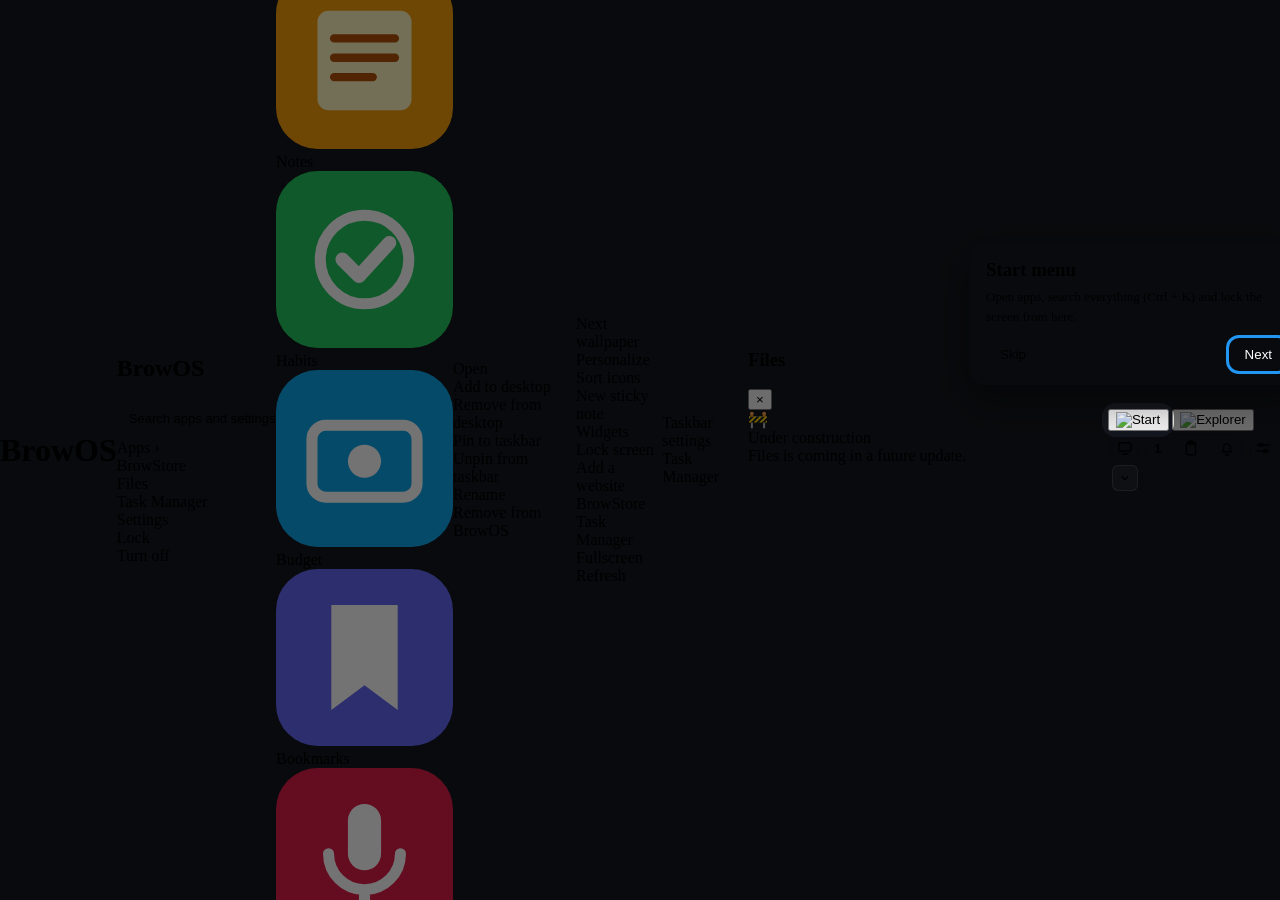
==== commit e2559be4: "Refactor bubble styles and add opacity control Updated various CSS properties for the bubble compone" ====
--- a/index.html
+++ b/index.html
@@ -46,6 +46,9 @@
 			--bos-win-glass-blur: 22px;
 			--bos-tb-safe-bottom: 64px;
 			--bos-bubble-custom-rgb: 59, 130, 246;
+			--bos-bubble-alpha: 0.76;
+			--bos-bubble-tint-alpha: 0.24;
+			--bos-bubble-blur: 24px;
 		}
 
 		html, body {
@@ -297,15 +300,15 @@
 		}
 
 		/* =========================================================
-		   BROWOS BUBBLE (SLOWER SPRING + PER-DESKTOP & PLAYING COLORS + SANDBOXED SCRIPTS)
+		   BROWOS BUBBLE (OPACITY SLIDER + PER-DESKTOP & PLAYING COLORS + SANDBOXED SCRIPTS)
 		   ========================================================= */
 		#bosBubbleTriggerZone {
 			position: fixed;
 			top: 0;
 			left: 50%;
 			transform: translateX(-50%);
-			width: 196px;
-			height: 34px;
+			width: 210px;
+			height: 36px;
 			z-index: 145000;
 			display: none;
 			align-items: flex-start;
@@ -321,13 +324,13 @@
 		}
 
 		.bos-bubble-notch-pill {
-			width: 52px;
+			width: 54px;
 			height: 5px;
 			border-radius: 999px;
-			background: rgba(255, 255, 255, 0.28);
+			background: rgba(255, 255, 255, 0.34);
 			backdrop-filter: blur(10px);
 			-webkit-backdrop-filter: blur(10px);
-			opacity: 0.52;
+			opacity: 0.58;
 			transition: width 0.44s cubic-bezier(0.24, 1.2, 0.4, 1), height 0.34s ease, opacity 0.3s ease, background 0.35s ease;
 			pointer-events: none;
 		}
@@ -339,13 +342,13 @@
 
 		#bosBubbleTriggerZone:hover .bos-bubble-notch-pill,
 		#bosBubbleTriggerZone.has-activity .bos-bubble-notch-pill {
-			width: 86px;
+			width: 88px;
 			height: 6px;
 			opacity: 0.96;
 		}
 
 		#bosBubbleTriggerZone[data-visual-style="grey"] .bos-bubble-notch-pill {
-			background: rgba(156, 163, 175, 0.65);
+			background: rgba(156, 163, 175, 0.72);
 		}
 
 		#bosBubbleTriggerZone[data-visual-style="colorful"] .bos-bubble-notch-pill {
@@ -395,12 +398,12 @@
 		#bosBubbleCard {
 			position: relative;
 			border-radius: 26px;
-			background: var(--bos-win-glass-bg, rgba(22, 22, 30, 0.74));
-			backdrop-filter: blur(var(--bos-win-glass-blur, 24px)) saturate(185%);
-			-webkit-backdrop-filter: blur(var(--bos-win-glass-blur, 24px)) saturate(185%);
+			background: rgba(20, 21, 30, var(--bos-bubble-alpha, 0.76));
+			backdrop-filter: blur(var(--bos-bubble-blur, 24px)) saturate(185%);
+			-webkit-backdrop-filter: blur(var(--bos-bubble-blur, 24px)) saturate(185%);
 			border: 1px solid rgba(255, 255, 255, 0.18);
 			box-shadow:
-				0 24px 58px rgba(0, 0, 0, 0.56),
+				0 24px 58px rgba(0, 0, 0, 0.48),
 				inset 0 1px 0 rgba(255, 255, 255, 0.18);
 			color: #f8fafc;
 			padding: 13px 16px 12px;
@@ -409,89 +412,81 @@
 			gap: 10px;
 			touch-action: pan-y;
 			overflow: hidden;
-			transition: background 0.4s ease, border-color 0.4s ease, box-shadow 0.4s ease;
+			transition: background 0.3s ease, border-color 0.3s ease, box-shadow 0.3s ease;
 		}
 
 		html.light-mode #bosBubbleCard {
-			background: rgba(248, 249, 252, 0.86);
+			background: rgba(248, 249, 252, var(--bos-bubble-alpha, 0.84));
 			color: #111827;
-			border-color: rgba(15, 23, 42, 0.14);
+			border-color: rgba(15, 23, 42, 0.15);
 			box-shadow:
-				0 20px 48px rgba(15, 23, 42, 0.2),
+				0 20px 48px rgba(15, 23, 42, 0.18),
 				inset 0 1px 0 rgba(255, 255, 255, 0.8);
 		}
 
-		/* State-driven color modes: grey | colorful | custom */
+		/* State-driven color modes: grey | colorful | custom (scaled by --bos-bubble-alpha) */
 		#bosBubbleCard[data-visual-style="grey"] {
 			background:
-				linear-gradient(135deg, rgba(148, 163, 184, 0.1) 0%, rgba(100, 116, 139, 0.06) 100%),
-				var(--bos-win-glass-bg, rgba(22, 22, 30, 0.76));
-			border-color: rgba(255, 255, 255, 0.16);
+				linear-gradient(135deg, rgba(148, 163, 184, calc(var(--bos-bubble-alpha, 0.76) * 0.28)) 0%, rgba(100, 116, 139, calc(var(--bos-bubble-alpha, 0.76) * 0.16)) 100%),
+				rgba(20, 21, 30, var(--bos-bubble-alpha, 0.76));
+			border-color: rgba(255, 255, 255, 0.18);
 		}
 
 		html.light-mode #bosBubbleCard[data-visual-style="grey"] {
 			background:
-				linear-gradient(135deg, rgba(148, 163, 184, 0.12) 0%, rgba(203, 213, 225, 0.1) 100%),
-				rgba(248, 249, 252, 0.88);
-			border-color: rgba(15, 23, 42, 0.14);
+				linear-gradient(135deg, rgba(148, 163, 184, calc(var(--bos-bubble-alpha, 0.84) * 0.25)) 0%, rgba(203, 213, 225, calc(var(--bos-bubble-alpha, 0.84) * 0.16)) 100%),
+				rgba(248, 249, 252, var(--bos-bubble-alpha, 0.84));
+			border-color: rgba(15, 23, 42, 0.15);
 		}
 
 		#bosBubbleCard[data-visual-style="colorful"] {
 			background:
-				linear-gradient(135deg, rgba(168, 85, 247, 0.2) 0%, rgba(59, 130, 246, 0.16) 50%, rgba(236, 72, 153, 0.18) 100%),
-				var(--bos-win-glass-bg, rgba(22, 22, 30, 0.74));
-			border-color: rgba(192, 132, 252, 0.34);
-			box-shadow:
-				0 24px 58px rgba(0, 0, 0, 0.58),
-				0 0 0 1px rgba(168, 85, 247, 0.2),
-				inset 0 1px 0 rgba(255, 255, 255, 0.22);
+				linear-gradient(135deg, rgba(168, 85, 247, calc(var(--bos-bubble-alpha, 0.76) * 0.62)) 0%, rgba(59, 130, 246, calc(var(--bos-bubble-alpha, 0.76) * 0.52)) 50%, rgba(236, 72, 153, calc(var(--bos-bubble-alpha, 0.76) * 0.56)) 100%),
+				rgba(20, 21, 30, calc(var(--bos-bubble-alpha, 0.76) * 0.75));
+			border-color: rgba(192, 132, 252, 0.38);
 		}
 
 		html.light-mode #bosBubbleCard[data-visual-style="colorful"] {
 			background:
-				linear-gradient(135deg, rgba(168, 85, 247, 0.15) 0%, rgba(59, 130, 246, 0.12) 50%, rgba(236, 72, 153, 0.14) 100%),
-				rgba(248, 249, 252, 0.88);
-			border-color: rgba(168, 85, 247, 0.3);
+				linear-gradient(135deg, rgba(168, 85, 247, calc(var(--bos-bubble-alpha, 0.84) * 0.45)) 0%, rgba(59, 130, 246, calc(var(--bos-bubble-alpha, 0.84) * 0.36)) 50%, rgba(236, 72, 153, calc(var(--bos-bubble-alpha, 0.84) * 0.4)) 100%),
+				rgba(248, 249, 252, var(--bos-bubble-alpha, 0.84));
+			border-color: rgba(168, 85, 247, 0.32);
 		}
 
 		#bosBubbleCard[data-visual-style="custom"] {
 			background:
-				linear-gradient(135deg, rgba(var(--bos-bubble-custom-rgb), 0.28) 0%, rgba(var(--bos-bubble-custom-rgb), 0.14) 100%),
-				var(--bos-win-glass-bg, rgba(22, 22, 30, 0.74));
-			border-color: rgba(var(--bos-bubble-custom-rgb), 0.45);
-			box-shadow:
-				0 24px 58px rgba(0, 0, 0, 0.58),
-				0 0 0 1px rgba(var(--bos-bubble-custom-rgb), 0.24),
-				inset 0 1px 0 rgba(255, 255, 255, 0.22);
+				linear-gradient(135deg, rgba(var(--bos-bubble-custom-rgb), calc(var(--bos-bubble-alpha, 0.76) * 0.85)) 0%, rgba(var(--bos-bubble-custom-rgb), calc(var(--bos-bubble-alpha, 0.76) * 0.55)) 100%),
+				rgba(20, 21, 30, calc(var(--bos-bubble-alpha, 0.76) * 0.65));
+			border-color: rgba(var(--bos-bubble-custom-rgb), 0.5);
 		}
 
 		html.light-mode #bosBubbleCard[data-visual-style="custom"] {
 			background:
-				linear-gradient(135deg, rgba(var(--bos-bubble-custom-rgb), 0.2) 0%, rgba(var(--bos-bubble-custom-rgb), 0.1) 100%),
-				rgba(248, 249, 252, 0.88);
-			border-color: rgba(var(--bos-bubble-custom-rgb), 0.4);
+				linear-gradient(135deg, rgba(var(--bos-bubble-custom-rgb), calc(var(--bos-bubble-alpha, 0.84) * 0.65)) 0%, rgba(var(--bos-bubble-custom-rgb), calc(var(--bos-bubble-alpha, 0.84) * 0.38)) 100%),
+				rgba(248, 249, 252, var(--bos-bubble-alpha, 0.84));
+			border-color: rgba(var(--bos-bubble-custom-rgb), 0.42);
 		}
 
 		/* Bubble Quick Note color themes */
 		#bosBubbleCard[data-note-tint="amber"] {
-			background: linear-gradient(135deg, rgba(245, 158, 11, 0.26), rgba(217, 119, 6, 0.16)), var(--bos-win-glass-bg, rgba(22, 22, 30, 0.74)) !important;
-			border-color: rgba(251, 191, 36, 0.36) !important;
+			background: linear-gradient(135deg, rgba(245, 158, 11, 0.34), rgba(217, 119, 6, 0.2)), rgba(20, 21, 30, var(--bos-bubble-alpha, 0.76)) !important;
+			border-color: rgba(251, 191, 36, 0.42) !important;
 		}
 		#bosBubbleCard[data-note-tint="mint"] {
-			background: linear-gradient(135deg, rgba(16, 185, 129, 0.24), rgba(5, 150, 105, 0.15)), var(--bos-win-glass-bg, rgba(22, 22, 30, 0.74)) !important;
-			border-color: rgba(52, 211, 153, 0.34) !important;
+			background: linear-gradient(135deg, rgba(16, 185, 129, 0.32), rgba(5, 150, 105, 0.2)), rgba(20, 21, 30, var(--bos-bubble-alpha, 0.76)) !important;
+			border-color: rgba(52, 211, 153, 0.4) !important;
 		}
 		#bosBubbleCard[data-note-tint="sky"] {
-			background: linear-gradient(135deg, rgba(59, 130, 246, 0.26), rgba(14, 165, 233, 0.16)), var(--bos-win-glass-bg, rgba(22, 22, 30, 0.74)) !important;
-			border-color: rgba(96, 165, 250, 0.36) !important;
+			background: linear-gradient(135deg, rgba(59, 130, 246, 0.34), rgba(14, 165, 233, 0.2)), rgba(20, 21, 30, var(--bos-bubble-alpha, 0.76)) !important;
+			border-color: rgba(96, 165, 250, 0.42) !important;
 		}
 		#bosBubbleCard[data-note-tint="rose"] {
-			background: linear-gradient(135deg, rgba(244, 63, 94, 0.26), rgba(236, 72, 153, 0.16)), var(--bos-win-glass-bg, rgba(22, 22, 30, 0.74)) !important;
-			border-color: rgba(251, 113, 133, 0.36) !important;
+			background: linear-gradient(135deg, rgba(244, 63, 94, 0.34), rgba(236, 72, 153, 0.2)), rgba(20, 21, 30, var(--bos-bubble-alpha, 0.76)) !important;
+			border-color: rgba(251, 113, 133, 0.42) !important;
 		}
 		#bosBubbleCard[data-note-tint="violet"] {
-			background: linear-gradient(135deg, rgba(139, 92, 246, 0.28), rgba(168, 85, 247, 0.16)), var(--bos-win-glass-bg, rgba(22, 22, 30, 0.74)) !important;
-			border-color: rgba(192, 132, 252, 0.36) !important;
+			background: linear-gradient(135deg, rgba(139, 92, 246, 0.36), rgba(168, 85, 247, 0.22)), rgba(20, 21, 30, var(--bos-bubble-alpha, 0.76)) !important;
+			border-color: rgba(192, 132, 252, 0.42) !important;
 		}
 
 		.bos-bubble-topbar {
@@ -517,12 +512,12 @@
 			font-weight: 600;
 			padding: 2px 8px;
 			border-radius: 999px;
-			background: rgba(255, 255, 255, 0.12);
-			opacity: 0.85;
+			background: rgba(255, 255, 255, 0.14);
+			opacity: 0.9;
 		}
 
 		html.light-mode .bos-bubble-tag {
-			background: rgba(15, 23, 42, 0.08);
+			background: rgba(15, 23, 42, 0.09);
 		}
 
 		.bos-bubble-body {
@@ -564,13 +559,13 @@
 			border-radius: 999px;
 			border: none;
 			padding: 0;
-			background: rgba(255, 255, 255, 0.28);
+			background: rgba(255, 255, 255, 0.3);
 			cursor: pointer;
 			transition: width 0.36s cubic-bezier(0.28, 1.28, 0.42, 1), background 0.28s ease;
 		}
 
 		html.light-mode .bos-bubble-dot {
-			background: rgba(15, 23, 42, 0.24);
+			background: rgba(15, 23, 42, 0.26);
 		}
 
 		.bos-bubble-dot.active {
@@ -653,7 +648,7 @@
 			padding: 7px 4px;
 			border-radius: 13px;
 			border: 1px solid transparent;
-			background: rgba(255, 255, 255, 0.06);
+			background: rgba(255, 255, 255, 0.08);
 			color: inherit;
 			font-size: 11px;
 			font-weight: 500;
@@ -663,11 +658,11 @@
 		}
 
 		html.light-mode .bos-bubble-app-btn {
-			background: rgba(15, 23, 42, 0.05);
+			background: rgba(15, 23, 42, 0.06);
 		}
 
 		.bos-bubble-app-btn:hover {
-			background: rgba(255, 255, 255, 0.14);
+			background: rgba(255, 255, 255, 0.16);
 			transform: translateY(-1px);
 		}
 
@@ -863,7 +858,7 @@
 		}
 
 		/* =========================================================
-		   TASKBAR: OVAL vs WINDOWS FULL-WIDTH BAR, SCALE, AUTO-HIDE & AUTO-OPEN
+		   TASKBAR: OVAL vs WINDOWS BOTTOM BAR, SCALE, AUTO-HIDE & AUTO-OPEN
 		   ========================================================= */
 		.taskbar-blur,
 		.taskbar {
@@ -873,15 +868,19 @@
 			transition: transform 0.26s cubic-bezier(0.22, 1, 0.36, 1), opacity 0.22s ease !important;
 		}
 
-		/* Windows-style full-width bottom bar mode */
+		/* Full-width Windows-style bottom bar (overrides inline width/left/bottom/border-radius) */
 		html[data-taskbar-style="windows"] .taskbar,
 		html[data-taskbar-style="windows"] .taskbar-blur {
+			position: fixed !important;
 			left: 0 !important;
 			right: 0 !important;
 			bottom: 0 !important;
+			top: auto !important;
 			width: 100% !important;
-			max-width: none !important;
-			transform: none !important;
+			min-width: 100% !important;
+			max-width: 100% !important;
+			margin: 0 !important;
+			transform: translateY(0) !important;
 			border-radius: 0 !important;
 			border-left: none !important;
 			border-right: none !important;
@@ -893,7 +892,7 @@
 
 		html[data-taskbar-hidden="1"]:not([data-taskbar-hover-open="1"]) .taskbar,
 		html[data-taskbar-hidden="1"]:not([data-taskbar-hover-open="1"]) .taskbar-blur {
-			transform: translateY(calc(100% + 24px)) !important;
+			transform: translateY(calc(100% + 28px)) !important;
 			opacity: 0 !important;
 			pointer-events: none !important;
 		}
@@ -924,7 +923,7 @@
 			left: 0;
 			right: 0;
 			bottom: 0;
-			height: 10px;
+			height: 12px;
 			z-index: 99997;
 			display: none;
 			background: transparent;
@@ -1866,6 +1865,15 @@
 							<input type="checkbox" id="bubbleHidePillToggle">
 							<span class="slider"></span>
 						</label>
+					</div>
+
+					<div class="setting-row">
+						<span>Bubble opacity</span>
+
+						<div class="volume-control">
+							<input type="range" id="bubbleOpacitySlider" min="0" max="100" value="76">
+							<span id="bubbleOpacityText">76%</span>
+						</div>
 					</div>
 
 					<div class="setting-row">
@@ -3042,6 +3050,7 @@
 		const BUBBLE_DESKTOP_TRIGGER_KEY = "browos-bubble-desktop-trigger";
 		const BUBBLE_APP_TRIGGER_KEY = "browos-bubble-app-trigger";
 		const BUBBLE_HIDE_PILL_KEY = "browos-bubble-hide-pill";
+		const BUBBLE_OPACITY_KEY = "browos-bubble-opacity";
 		const BUBBLE_AUTOCLOSE_KEY = "browos-bubble-autoclose";
 		const BUBBLE_SYNC_DESKTOPS_KEY = "browos-bubble-sync-desktops";
 		const BUBBLE_DESKTOP_STYLES_KEY = "browos-bubble-desktop-styles";
@@ -3458,11 +3467,13 @@
 		syncMediaWidgetsUI();
 
 		// =========================================================
-		// BROWOS BUBBLE (SEPARATE DESKTOP/APP TRIGGERS, PER-DESKTOP COLORS, SANDBOXED SCRIPTS)
+		// BROWOS BUBBLE (OPACITY SLIDER, SEPARATE TRIGGERS, PER-DESKTOP COLORS, SANDBOXED SCRIPTS)
 		// =========================================================
 		const bubbleDesktopTriggerSelect = document.getElementById("bubbleDesktopTriggerSelect");
 		const bubbleAppTriggerSelect = document.getElementById("bubbleAppTriggerSelect");
 		const bubbleHidePillToggle = document.getElementById("bubbleHidePillToggle");
+		const bubbleOpacitySlider = document.getElementById("bubbleOpacitySlider");
+		const bubbleOpacityText = document.getElementById("bubbleOpacityText");
 		const bubbleAutoCloseSelect = document.getElementById("bubbleAutoCloseSelect");
 		const bubbleSyncDesktopColorsToggle = document.getElementById("bubbleSyncDesktopColorsToggle");
 		const bubbleDesktopPickerRow = document.getElementById("bubbleDesktopPickerRow");
@@ -3490,6 +3501,20 @@
 		let bubbleEditingFavs = false;
 		let bubbleAutoCloseTimer = null;
 
+		// Migrate legacy browos-bubble-mode if present
+		(function migrateLegacyBubbleMode() {
+			const legacy = localStorage.getItem("browos-bubble-mode");
+			if (legacy && !localStorage.getItem(BUBBLE_DESKTOP_TRIGGER_KEY) && !localStorage.getItem(BUBBLE_APP_TRIGGER_KEY)) {
+				if (legacy === "desktop") {
+					localStorage.setItem(BUBBLE_DESKTOP_TRIGGER_KEY, "double");
+					localStorage.setItem(BUBBLE_APP_TRIGGER_KEY, "off");
+				} else if (legacy === "everywhere") {
+					localStorage.setItem(BUBBLE_DESKTOP_TRIGGER_KEY, "double");
+					localStorage.setItem(BUBBLE_APP_TRIGGER_KEY, "double");
+				}
+			}
+		})();
+
 		function getDesktopTriggerMode() {
 			const v = localStorage.getItem(BUBBLE_DESKTOP_TRIGGER_KEY);
 			return v === "single" || v === "double" ? v : "off";
@@ -3515,6 +3540,26 @@
 		function applyBubbleHidePill(hidden) {
 			if (hidden) document.documentElement.dataset.bubbleHidePill = "1";
 			else delete document.documentElement.dataset.bubbleHidePill;
+		}
+
+		function applyBubbleOpacity(pctVal) {
+			const pct = Math.min(100, Math.max(0, parseInt(pctVal, 10) || 0));
+			const alpha = (0.04 + (pct / 100) * 0.94).toFixed(2);
+			const blur = Math.round(6 + Math.sin((pct / 100) * Math.PI) * 22);
+			document.documentElement.style.setProperty("--bos-bubble-alpha", alpha);
+			document.documentElement.style.setProperty("--bos-bubble-blur", blur + "px");
+			if (bubbleOpacitySlider) bubbleOpacitySlider.value = String(pct);
+			if (bubbleOpacityText) bubbleOpacityText.textContent = pct + "%";
+		}
+
+		const savedBubbleOpacity = localStorage.getItem(BUBBLE_OPACITY_KEY);
+		applyBubbleOpacity(savedBubbleOpacity !== null ? savedBubbleOpacity : 76);
+
+		if (bubbleOpacitySlider) {
+			bubbleOpacitySlider.oninput = function () {
+				localStorage.setItem(BUBBLE_OPACITY_KEY, bubbleOpacitySlider.value);
+				applyBubbleOpacity(bubbleOpacitySlider.value);
+			};
 		}
 
 		if (bubbleDesktopTriggerSelect) {
@@ -3868,7 +3913,6 @@
 			return cards;
 		}
 
-		// Sandboxed srcdoc wrapper allowing <script> tags & <canvas> games safely inside BrowOS Bubble
 		function buildSandboxedBubbleDoc(rawHtml) {
 			const isLight = document.documentElement.classList.contains("light-mode");
 			const accent = document.documentElement.style.getPropertyValue("--accent") || "#2196f3";
@@ -4284,44 +4328,32 @@
 			}, { passive: true });
 		}
 
-		// Top-center single-tap or double-tap detection (desktop + app states)
+		// Unified single-tap / double-tap detector (avoids click + dblclick double-toggling)
 		if (bubbleTriggerZone) {
-			let lastTapTime = 0;
-			function handleTriggerGesture(isDoubleClickEvent) {
+			let lastTapAt = 0;
+			bubbleTriggerZone.addEventListener("click", function (e) {
+				e.preventDefault();
+				e.stopPropagation();
 				const req = getRequiredTriggerForCurrentState();
 				if (req === "off") return;
 
-				if (req === "single" && !isDoubleClickEvent) {
+				if (req === "single") {
+					lastTapAt = 0;
 					if (bubbleHost && bubbleHost.classList.contains("open")) closeBubble();
 					else openBubble();
 					return;
 				}
 
 				if (req === "double") {
-					if (isDoubleClickEvent) {
-						if (bubbleHost && bubbleHost.classList.contains("open")) closeBubble();
-						else openBubble();
-						return;
-					}
 					const now = Date.now();
-					if (now - lastTapTime < 360) {
-						lastTapTime = 0;
+					if (now - lastTapAt <= 400) {
+						lastTapAt = 0;
 						if (bubbleHost && bubbleHost.classList.contains("open")) closeBubble();
 						else openBubble();
 					} else {
-						lastTapTime = now;
+						lastTapAt = now;
 					}
 				}
-			}
-
-			bubbleTriggerZone.addEventListener("click", function (e) {
-				e.preventDefault();
-				handleTriggerGesture(false);
-			});
-
-			bubbleTriggerZone.addEventListener("dblclick", function (e) {
-				e.preventDefault();
-				handleTriggerGesture(true);
 			});
 		}
 
@@ -4521,6 +4553,23 @@
 		function applyTaskbarStyle(style) {
 			const mode = style === "windows" ? "windows" : "oval";
 			document.documentElement.dataset.taskbarStyle = mode;
+			// Clear any inline width/left/radius written by taskbar.js when in Windows bar mode
+			document.querySelectorAll(".taskbar, .taskbar-blur").forEach(function (el) {
+				if (mode === "windows") {
+					el.style.width = "100%";
+					el.style.left = "0px";
+					el.style.right = "0px";
+					el.style.bottom = "0px";
+					el.style.borderRadius = "0px";
+				} else {
+					el.style.removeProperty("right");
+					el.style.removeProperty("bottom");
+					el.style.removeProperty("border-radius");
+					if (typeof updateTaskbarSize === "function") {
+						try { updateTaskbarSize(); } catch (e) {}
+					}
+				}
+			});
 			syncMaximizedWindowsNow();
 		}
 
@@ -4625,7 +4674,6 @@
 		if (mainTaskbarEl) {
 			mainTaskbarEl.addEventListener("pointerleave", function (e) {
 				if (document.documentElement.dataset.taskbarHoverOpen !== "1") return;
-				// Keep open if Start menu or a flyout is currently open
 				if (document.querySelector(".start-menu.open, .apps-panel.open, .flyout.open")) {
 					return;
 				}
@@ -4698,6 +4746,9 @@
 				shell.style.transform = "none";
 			}
 
+			if (document.documentElement.dataset.taskbarStyle === "windows") {
+				applyTaskbarStyle("windows");
+			}
 			syncMaximizedWindowsNow();
 		}
 
@@ -4706,7 +4757,7 @@
 		window.addEventListener("orientationchange", function () { setTimeout(fitBrowOSViewportNow, 140); });
 		document.addEventListener("fullscreenchange", function () { setTimeout(fitBrowOSViewportNow, 140); });
 
-		// Window transparency -> syncs --bos-win-glass-bg & --bos-win-glass-blur for BrowOS Bubble
+		// Window transparency -> syncs --bos-win-glass-bg & --bos-win-glass-blur
 		const transSlider = document.getElementById("transparencySlider");
 		function syncWindowGlassVars(val) {
 			const pct = Math.min(100, Math.max(0, parseInt(val, 10) || 0));
@@ -4896,12 +4947,23 @@
 		if (hideBtn) hideBtn.onclick = function (e) { e.stopPropagation(); setTbHidden(true, false); };
 		if (restoreBtn) restoreBtn.onclick = function (e) { e.stopPropagation(); setTbHidden(false, false); };
 
-		// Observe window open/close/maximize changes to drive Taskbar Auto-Hide
+		// Observe window & taskbar mutations to enforce Windows bar style and Auto-Hide
 		new MutationObserver(function () {
+			if (document.documentElement.dataset.taskbarStyle === "windows") {
+				document.querySelectorAll(".taskbar, .taskbar-blur").forEach(function (el) {
+					if (el.style.width !== "100%") {
+						el.style.width = "100%";
+						el.style.left = "0px";
+						el.style.right = "0px";
+						el.style.bottom = "0px";
+						el.style.borderRadius = "0px";
+					}
+				});
+			}
 			evaluateTaskbarAutoHide();
 		}).observe(document.body, {
 			attributes: true,
-			attributeFilter: ["class"],
+			attributeFilter: ["class", "style"],
 			subtree: true,
 		});
 		evaluateTaskbarAutoHide();
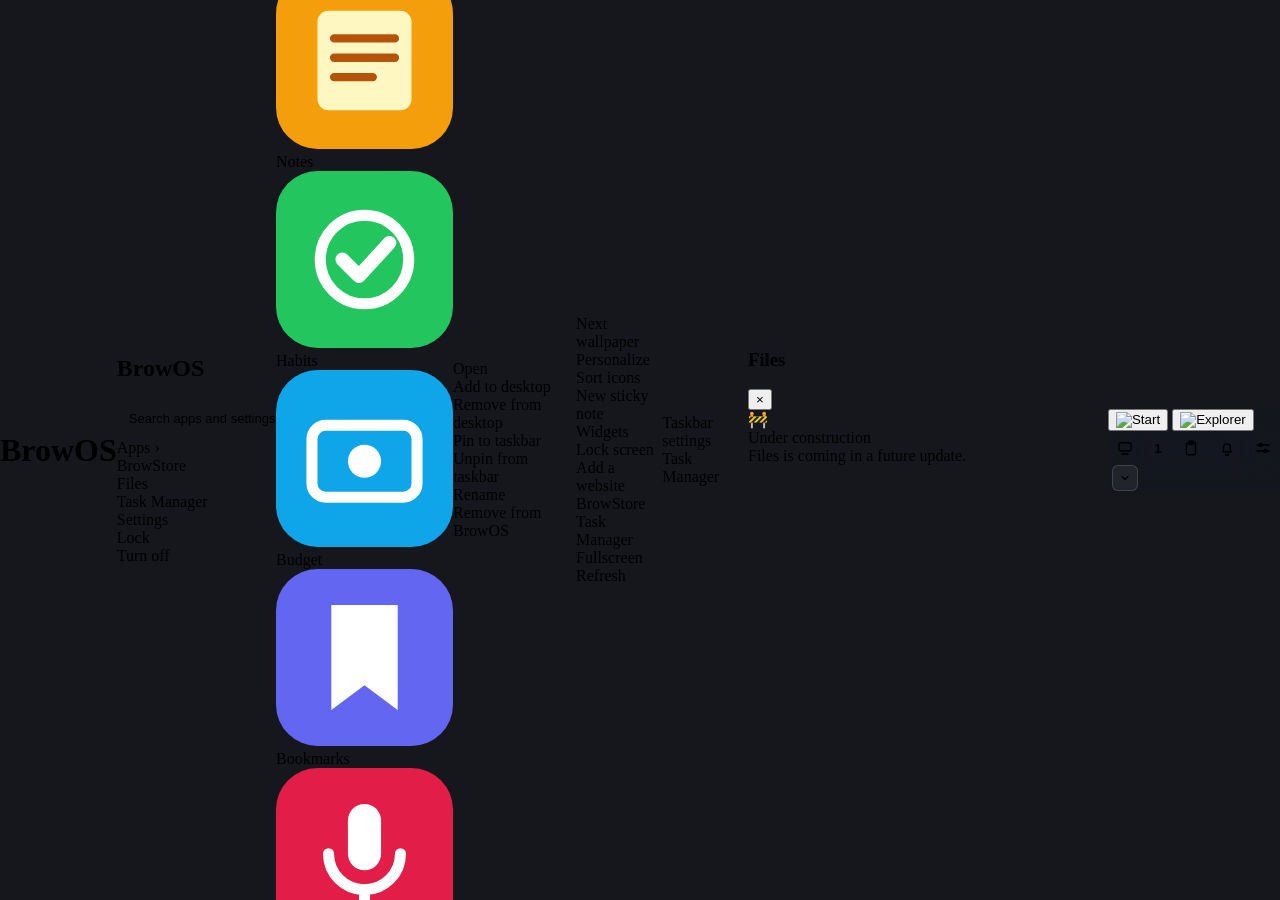
==== commit 083cdf9d: "Refactor BrowOS Bubble styles and navigation Updated various styles and functionality for the BrowOS" ====
--- a/index.html
+++ b/index.html
@@ -46,8 +46,7 @@
 			--bos-win-glass-blur: 22px;
 			--bos-tb-safe-bottom: 64px;
 			--bos-bubble-custom-rgb: 59, 130, 246;
-			--bos-bubble-alpha: 0.76;
-			--bos-bubble-tint-alpha: 0.24;
+			--bos-bubble-alpha: 0.78;
 			--bos-bubble-blur: 24px;
 		}
 
@@ -300,15 +299,15 @@
 		}
 
 		/* =========================================================
-		   BROWOS BUBBLE (OPACITY SLIDER + PER-DESKTOP & PLAYING COLORS + SANDBOXED SCRIPTS)
+		   BROWOS BUBBLE (FIXED GPU COMPOSITING + ARROWS + SCROLL/SWIPE)
 		   ========================================================= */
 		#bosBubbleTriggerZone {
 			position: fixed;
 			top: 0;
 			left: 50%;
 			transform: translateX(-50%);
-			width: 210px;
-			height: 36px;
+			width: 180px;
+			height: 28px;
 			z-index: 145000;
 			display: none;
 			align-items: flex-start;
@@ -316,6 +315,7 @@
 			padding-top: 6px;
 			cursor: pointer;
 			user-select: none;
+			touch-action: manipulation;
 			-webkit-tap-highlight-color: transparent;
 		}
 
@@ -327,11 +327,9 @@
 			width: 54px;
 			height: 5px;
 			border-radius: 999px;
-			background: rgba(255, 255, 255, 0.34);
-			backdrop-filter: blur(10px);
-			-webkit-backdrop-filter: blur(10px);
-			opacity: 0.58;
-			transition: width 0.44s cubic-bezier(0.24, 1.2, 0.4, 1), height 0.34s ease, opacity 0.3s ease, background 0.35s ease;
+			background: rgba(255, 255, 255, 0.36);
+			opacity: 0.62;
+			transition: width 0.28s cubic-bezier(0.22, 1, 0.36, 1), height 0.24s ease, opacity 0.24s ease, background 0.28s ease;
 			pointer-events: none;
 		}
 
@@ -342,13 +340,13 @@
 
 		#bosBubbleTriggerZone:hover .bos-bubble-notch-pill,
 		#bosBubbleTriggerZone.has-activity .bos-bubble-notch-pill {
-			width: 88px;
+			width: 86px;
 			height: 6px;
 			opacity: 0.96;
 		}
 
 		#bosBubbleTriggerZone[data-visual-style="grey"] .bos-bubble-notch-pill {
-			background: rgba(156, 163, 175, 0.72);
+			background: rgba(156, 163, 175, 0.78);
 		}
 
 		#bosBubbleTriggerZone[data-visual-style="colorful"] .bos-bubble-notch-pill {
@@ -375,30 +373,35 @@
 			position: fixed;
 			top: 10px;
 			left: 50%;
-			transform: translateX(-50%) translateY(-30px) scaleX(0.32) scaleY(0.24);
+			transform: translate3d(-50%, -26px, 0) scale(0.86);
 			transform-origin: top center;
 			z-index: 146000;
 			width: min(396px, calc(100vw - 24px));
 			opacity: 0;
+			visibility: hidden;
 			pointer-events: none;
-			filter: blur(12px);
+			will-change: transform, opacity;
 			transition:
-				transform 0.72s cubic-bezier(0.22, 1.2, 0.38, 1),
-				opacity 0.34s cubic-bezier(0.22, 1, 0.36, 1),
-				filter 0.42s ease;
+				transform 0.38s cubic-bezier(0.22, 1.12, 0.36, 1),
+				opacity 0.24s ease,
+				visibility 0s linear 0.38s;
 		}
 
 		#bosBubbleHost.open {
 			opacity: 1;
+			visibility: visible;
 			pointer-events: auto;
-			filter: blur(0px);
-			transform: translateX(-50%) translateY(0) scaleX(1) scaleY(1);
+			transform: translate3d(-50%, 0, 0) scale(1);
+			transition:
+				transform 0.38s cubic-bezier(0.22, 1.12, 0.36, 1),
+				opacity 0.24s ease,
+				visibility 0s linear 0s;
 		}
 
 		#bosBubbleCard {
 			position: relative;
 			border-radius: 26px;
-			background: rgba(20, 21, 30, var(--bos-bubble-alpha, 0.76));
+			background: rgba(20, 21, 30, var(--bos-bubble-alpha, 0.78));
 			backdrop-filter: blur(var(--bos-bubble-blur, 24px)) saturate(185%);
 			-webkit-backdrop-filter: blur(var(--bos-bubble-blur, 24px)) saturate(185%);
 			border: 1px solid rgba(255, 255, 255, 0.18);
@@ -412,7 +415,6 @@
 			gap: 10px;
 			touch-action: pan-y;
 			overflow: hidden;
-			transition: background 0.3s ease, border-color 0.3s ease, box-shadow 0.3s ease;
 		}
 
 		html.light-mode #bosBubbleCard {
@@ -427,8 +429,8 @@
 		/* State-driven color modes: grey | colorful | custom (scaled by --bos-bubble-alpha) */
 		#bosBubbleCard[data-visual-style="grey"] {
 			background:
-				linear-gradient(135deg, rgba(148, 163, 184, calc(var(--bos-bubble-alpha, 0.76) * 0.28)) 0%, rgba(100, 116, 139, calc(var(--bos-bubble-alpha, 0.76) * 0.16)) 100%),
-				rgba(20, 21, 30, var(--bos-bubble-alpha, 0.76));
+				linear-gradient(135deg, rgba(148, 163, 184, calc(var(--bos-bubble-alpha, 0.78) * 0.28)) 0%, rgba(100, 116, 139, calc(var(--bos-bubble-alpha, 0.78) * 0.16)) 100%),
+				rgba(20, 21, 30, var(--bos-bubble-alpha, 0.78));
 			border-color: rgba(255, 255, 255, 0.18);
 		}
 
@@ -441,8 +443,8 @@
 
 		#bosBubbleCard[data-visual-style="colorful"] {
 			background:
-				linear-gradient(135deg, rgba(168, 85, 247, calc(var(--bos-bubble-alpha, 0.76) * 0.62)) 0%, rgba(59, 130, 246, calc(var(--bos-bubble-alpha, 0.76) * 0.52)) 50%, rgba(236, 72, 153, calc(var(--bos-bubble-alpha, 0.76) * 0.56)) 100%),
-				rgba(20, 21, 30, calc(var(--bos-bubble-alpha, 0.76) * 0.75));
+				linear-gradient(135deg, rgba(168, 85, 247, calc(var(--bos-bubble-alpha, 0.78) * 0.62)) 0%, rgba(59, 130, 246, calc(var(--bos-bubble-alpha, 0.78) * 0.52)) 50%, rgba(236, 72, 153, calc(var(--bos-bubble-alpha, 0.78) * 0.56)) 100%),
+				rgba(20, 21, 30, calc(var(--bos-bubble-alpha, 0.78) * 0.75));
 			border-color: rgba(192, 132, 252, 0.38);
 		}
 
@@ -455,8 +457,8 @@
 
 		#bosBubbleCard[data-visual-style="custom"] {
 			background:
-				linear-gradient(135deg, rgba(var(--bos-bubble-custom-rgb), calc(var(--bos-bubble-alpha, 0.76) * 0.85)) 0%, rgba(var(--bos-bubble-custom-rgb), calc(var(--bos-bubble-alpha, 0.76) * 0.55)) 100%),
-				rgba(20, 21, 30, calc(var(--bos-bubble-alpha, 0.76) * 0.65));
+				linear-gradient(135deg, rgba(var(--bos-bubble-custom-rgb), calc(var(--bos-bubble-alpha, 0.78) * 0.85)) 0%, rgba(var(--bos-bubble-custom-rgb), calc(var(--bos-bubble-alpha, 0.78) * 0.55)) 100%),
+				rgba(20, 21, 30, calc(var(--bos-bubble-alpha, 0.78) * 0.65));
 			border-color: rgba(var(--bos-bubble-custom-rgb), 0.5);
 		}
 
@@ -469,23 +471,23 @@
 
 		/* Bubble Quick Note color themes */
 		#bosBubbleCard[data-note-tint="amber"] {
-			background: linear-gradient(135deg, rgba(245, 158, 11, 0.34), rgba(217, 119, 6, 0.2)), rgba(20, 21, 30, var(--bos-bubble-alpha, 0.76)) !important;
+			background: linear-gradient(135deg, rgba(245, 158, 11, 0.34), rgba(217, 119, 6, 0.2)), rgba(20, 21, 30, var(--bos-bubble-alpha, 0.78)) !important;
 			border-color: rgba(251, 191, 36, 0.42) !important;
 		}
 		#bosBubbleCard[data-note-tint="mint"] {
-			background: linear-gradient(135deg, rgba(16, 185, 129, 0.32), rgba(5, 150, 105, 0.2)), rgba(20, 21, 30, var(--bos-bubble-alpha, 0.76)) !important;
+			background: linear-gradient(135deg, rgba(16, 185, 129, 0.32), rgba(5, 150, 105, 0.2)), rgba(20, 21, 30, var(--bos-bubble-alpha, 0.78)) !important;
 			border-color: rgba(52, 211, 153, 0.4) !important;
 		}
 		#bosBubbleCard[data-note-tint="sky"] {
-			background: linear-gradient(135deg, rgba(59, 130, 246, 0.34), rgba(14, 165, 233, 0.2)), rgba(20, 21, 30, var(--bos-bubble-alpha, 0.76)) !important;
+			background: linear-gradient(135deg, rgba(59, 130, 246, 0.34), rgba(14, 165, 233, 0.2)), rgba(20, 21, 30, var(--bos-bubble-alpha, 0.78)) !important;
 			border-color: rgba(96, 165, 250, 0.42) !important;
 		}
 		#bosBubbleCard[data-note-tint="rose"] {
-			background: linear-gradient(135deg, rgba(244, 63, 94, 0.34), rgba(236, 72, 153, 0.2)), rgba(20, 21, 30, var(--bos-bubble-alpha, 0.76)) !important;
+			background: linear-gradient(135deg, rgba(244, 63, 94, 0.34), rgba(236, 72, 153, 0.2)), rgba(20, 21, 30, var(--bos-bubble-alpha, 0.78)) !important;
 			border-color: rgba(251, 113, 133, 0.42) !important;
 		}
 		#bosBubbleCard[data-note-tint="violet"] {
-			background: linear-gradient(135deg, rgba(139, 92, 246, 0.36), rgba(168, 85, 247, 0.22)), rgba(20, 21, 30, var(--bos-bubble-alpha, 0.76)) !important;
+			background: linear-gradient(135deg, rgba(139, 92, 246, 0.36), rgba(168, 85, 247, 0.22)), rgba(20, 21, 30, var(--bos-bubble-alpha, 0.78)) !important;
 			border-color: rgba(192, 132, 252, 0.42) !important;
 		}
 
@@ -507,6 +509,13 @@
 			min-width: 0;
 		}
 
+		.bos-bubble-right-controls {
+			display: flex;
+			align-items: center;
+			gap: 5px;
+			flex-shrink: 0;
+		}
+
 		.bos-bubble-tag {
 			font-size: 10.5px;
 			font-weight: 600;
@@ -520,6 +529,44 @@
 			background: rgba(15, 23, 42, 0.09);
 		}
 
+		.bos-bubble-arrow-btn {
+			width: 24px;
+			height: 24px;
+			border-radius: 999px;
+			border: 1px solid rgba(255, 255, 255, 0.16);
+			background: rgba(255, 255, 255, 0.08);
+			color: inherit;
+			cursor: pointer;
+			display: inline-flex;
+			align-items: center;
+			justify-content: center;
+			padding: 0;
+			transition: background 0.15s ease, transform 0.12s ease;
+		}
+
+		html.light-mode .bos-bubble-arrow-btn {
+			border-color: rgba(15, 23, 42, 0.14);
+			background: rgba(15, 23, 42, 0.06);
+		}
+
+		.bos-bubble-arrow-btn:hover {
+			background: rgba(255, 255, 255, 0.2);
+		}
+
+		.bos-bubble-arrow-btn:active {
+			transform: scale(0.9);
+		}
+
+		.bos-bubble-arrow-btn svg {
+			width: 14px;
+			height: 14px;
+			stroke: currentColor;
+			fill: none;
+			stroke-width: 2.2;
+			stroke-linecap: round;
+			stroke-linejoin: round;
+		}
+
 		.bos-bubble-body {
 			min-height: 82px;
 			display: flex;
@@ -528,21 +575,21 @@
 		}
 
 		.bos-bubble-body.slide-next {
-			animation: bosBubbleSlideNext 0.42s cubic-bezier(0.24, 1.2, 0.42, 1) both;
+			animation: bosBubbleSlideNext 0.32s cubic-bezier(0.22, 1, 0.36, 1) both;
 		}
 
 		.bos-bubble-body.slide-prev {
-			animation: bosBubbleSlidePrev 0.42s cubic-bezier(0.24, 1.2, 0.42, 1) both;
+			animation: bosBubbleSlidePrev 0.32s cubic-bezier(0.22, 1, 0.36, 1) both;
 		}
 
 		@keyframes bosBubbleSlideNext {
-			from { opacity: 0; transform: translateX(22px) scale(0.95); }
-			to { opacity: 1; transform: translateX(0) scale(1); }
+			from { opacity: 0; transform: translateX(18px); }
+			to { opacity: 1; transform: translateX(0); }
 		}
 
 		@keyframes bosBubbleSlidePrev {
-			from { opacity: 0; transform: translateX(-22px) scale(0.95); }
-			to { opacity: 1; transform: translateX(0) scale(1); }
+			from { opacity: 0; transform: translateX(-18px); }
+			to { opacity: 1; transform: translateX(0); }
 		}
 
 		.bos-bubble-dots {
@@ -561,7 +608,7 @@
 			padding: 0;
 			background: rgba(255, 255, 255, 0.3);
 			cursor: pointer;
-			transition: width 0.36s cubic-bezier(0.28, 1.28, 0.42, 1), background 0.28s ease;
+			transition: width 0.28s cubic-bezier(0.22, 1, 0.36, 1), background 0.22s ease;
 		}
 
 		html.light-mode .bos-bubble-dot {
@@ -858,7 +905,7 @@
 		}
 
 		/* =========================================================
-		   TASKBAR: OVAL vs WINDOWS BOTTOM BAR, SCALE, AUTO-HIDE & AUTO-OPEN
+		   TASKBAR: OVAL vs WINDOWS BAR, ALIGNMENT (LEFT/CENTER/RIGHT), AUTO-HIDE & AUTO-OPEN
 		   ========================================================= */
 		.taskbar-blur,
 		.taskbar {
@@ -868,7 +915,7 @@
 			transition: transform 0.26s cubic-bezier(0.22, 1, 0.36, 1), opacity 0.22s ease !important;
 		}
 
-		/* Full-width Windows-style bottom bar (overrides inline width/left/bottom/border-radius) */
+		/* Full-width Windows-style bottom bar */
 		html[data-taskbar-style="windows"] .taskbar,
 		html[data-taskbar-style="windows"] .taskbar-blur {
 			position: fixed !important;
@@ -888,6 +935,38 @@
 			padding-left: 14px !important;
 			padding-right: 14px !important;
 			box-sizing: border-box !important;
+		}
+
+		/* Alignment for Start menu button & Apps (Left / Center / Right) */
+		html[data-taskbar-align="center"] .taskbar {
+			position: fixed !important;
+			display: flex !important;
+			align-items: center !important;
+			justify-content: flex-end !important;
+		}
+
+		html[data-taskbar-align="center"] .taskbar-left {
+			position: absolute !important;
+			left: 50% !important;
+			transform: translateX(-50%) !important;
+			display: flex !important;
+			align-items: center !important;
+			justify-content: center !important;
+			width: auto !important;
+			max-width: calc(100% - 260px) !important;
+		}
+
+		html[data-taskbar-align="right"] .taskbar {
+			display: flex !important;
+			align-items: center !important;
+			justify-content: flex-end !important;
+			gap: 10px !important;
+		}
+
+		html[data-taskbar-align="right"] .taskbar-left {
+			margin-left: auto !important;
+			flex: 0 1 auto !important;
+			justify-content: flex-end !important;
 		}
 
 		html[data-taskbar-hidden="1"]:not([data-taskbar-hover-open="1"]) .taskbar,
@@ -1319,14 +1398,22 @@
 	</div>
 	<div id="bosBubbleBackdrop"></div>
 
-	<!-- BrowOS Bubble -->
+	<!-- BrowOS Bubble (With Previous/Next Arrows, Scroll & Touch Swipe) -->
 	<div id="bosBubbleHost" role="region" aria-label="BrowOS Bubble">
 		<div id="bosBubbleCard">
 			<div class="bos-bubble-topbar">
 				<div class="bos-bubble-title-group">
 					<span id="bosBubbleCardTitle">Media</span>
 				</div>
-				<span class="bos-bubble-tag" id="bosBubbleCardCounter">1 / 3</span>
+				<div class="bos-bubble-right-controls">
+					<span class="bos-bubble-tag" id="bosBubbleCardCounter">1 / 3</span>
+					<button type="button" class="bos-bubble-arrow-btn" id="bosBubblePrevBtn" title="Previous card" aria-label="Previous card">
+						<svg viewBox="0 0 24 24"><polyline points="15 18 9 12 15 6"/></svg>
+					</button>
+					<button type="button" class="bos-bubble-arrow-btn" id="bosBubbleNextBtn" title="Next card" aria-label="Next card">
+						<svg viewBox="0 0 24 24"><polyline points="9 18 15 12 9 6"/></svg>
+					</button>
+				</div>
 			</div>
 			<div class="bos-bubble-body" id="bosBubbleBody"></div>
 			<div class="bos-bubble-dots" id="bosBubbleDots"></div>
@@ -1871,8 +1958,8 @@
 						<span>Bubble opacity</span>
 
 						<div class="volume-control">
-							<input type="range" id="bubbleOpacitySlider" min="0" max="100" value="76">
-							<span id="bubbleOpacityText">76%</span>
+							<input type="range" id="bubbleOpacitySlider" min="0" max="100" value="78">
+							<span id="bubbleOpacityText">78%</span>
 						</div>
 					</div>
 
@@ -2005,6 +2092,16 @@
 						<select id="taskbarStyleSelect">
 							<option value="oval" selected>Floating pill (Oval)</option>
 							<option value="windows">Bottom bar (Windows)</option>
+						</select>
+					</div>
+
+					<div class="setting-row">
+						<span>Alignment (Start &amp; apps)</span>
+
+						<select id="taskbarAlignSelect">
+							<option value="left" selected>Left (Classic)</option>
+							<option value="center">Center (Windows 11)</option>
+							<option value="right">Right</option>
 						</select>
 					</div>
 
@@ -3067,6 +3164,7 @@
 
 		// Taskbar keys
 		const TASKBAR_STYLE_KEY = "browos-taskbar-style";
+		const TASKBAR_ALIGN_KEY = "browos-taskbar-align";
 		const TASKBAR_AUTOHIDE_KEY = "browos-taskbar-autohide";
 		const TASKBAR_AUTOOPEN_KEY = "browos-taskbar-autoopen";
 
@@ -3467,7 +3565,7 @@
 		syncMediaWidgetsUI();
 
 		// =========================================================
-		// BROWOS BUBBLE (OPACITY SLIDER, SEPARATE TRIGGERS, PER-DESKTOP COLORS, SANDBOXED SCRIPTS)
+		// BROWOS BUBBLE (FIXED TRIGGERS, ARROWS, SCROLL/SWIPE, OPACITY & COLORS)
 		// =========================================================
 		const bubbleDesktopTriggerSelect = document.getElementById("bubbleDesktopTriggerSelect");
 		const bubbleAppTriggerSelect = document.getElementById("bubbleAppTriggerSelect");
@@ -3494,26 +3592,14 @@
 		const bubbleCardEl = document.getElementById("bosBubbleCard");
 		const bubbleCardTitle = document.getElementById("bosBubbleCardTitle");
 		const bubbleCardCounter = document.getElementById("bosBubbleCardCounter");
+		const bubblePrevBtn = document.getElementById("bosBubblePrevBtn");
+		const bubbleNextBtn = document.getElementById("bosBubbleNextBtn");
 		const bubbleBody = document.getElementById("bosBubbleBody");
 		const bubbleDots = document.getElementById("bosBubbleDots");
 
 		let bubbleActiveIndex = 0;
 		let bubbleEditingFavs = false;
 		let bubbleAutoCloseTimer = null;
-
-		// Migrate legacy browos-bubble-mode if present
-		(function migrateLegacyBubbleMode() {
-			const legacy = localStorage.getItem("browos-bubble-mode");
-			if (legacy && !localStorage.getItem(BUBBLE_DESKTOP_TRIGGER_KEY) && !localStorage.getItem(BUBBLE_APP_TRIGGER_KEY)) {
-				if (legacy === "desktop") {
-					localStorage.setItem(BUBBLE_DESKTOP_TRIGGER_KEY, "double");
-					localStorage.setItem(BUBBLE_APP_TRIGGER_KEY, "off");
-				} else if (legacy === "everywhere") {
-					localStorage.setItem(BUBBLE_DESKTOP_TRIGGER_KEY, "double");
-					localStorage.setItem(BUBBLE_APP_TRIGGER_KEY, "double");
-				}
-			}
-		})();
 
 		function getDesktopTriggerMode() {
 			const v = localStorage.getItem(BUBBLE_DESKTOP_TRIGGER_KEY);
@@ -3553,7 +3639,7 @@
 		}
 
 		const savedBubbleOpacity = localStorage.getItem(BUBBLE_OPACITY_KEY);
-		applyBubbleOpacity(savedBubbleOpacity !== null ? savedBubbleOpacity : 76);
+		applyBubbleOpacity(savedBubbleOpacity !== null ? savedBubbleOpacity : 78);
 
 		if (bubbleOpacitySlider) {
 			bubbleOpacitySlider.oninput = function () {
@@ -3984,6 +4070,8 @@
 			if (bubbleCardCounter) {
 				bubbleCardCounter.textContent = (bubbleActiveIndex + 1) + " / " + cards.length;
 			}
+			if (bubblePrevBtn) bubblePrevBtn.disabled = cards.length <= 1;
+			if (bubbleNextBtn) bubbleNextBtn.disabled = cards.length <= 1;
 
 			if (bubbleDots) {
 				bubbleDots.innerHTML = "";
@@ -4004,9 +4092,11 @@
 
 			if (!bubbleBody) return;
 			bubbleBody.classList.remove("slide-next", "slide-prev");
-			void bubbleBody.offsetWidth;
-			if (slideDir === "next") bubbleBody.classList.add("slide-next");
-			else if (slideDir === "prev") bubbleBody.classList.add("slide-prev");
+			if (slideDir === "next") {
+				requestAnimationFrame(function () { bubbleBody.classList.add("slide-next"); });
+			} else if (slideDir === "prev") {
+				requestAnimationFrame(function () { bubbleBody.classList.add("slide-prev"); });
+			}
 
 			bubbleBody.innerHTML = "";
 
@@ -4291,13 +4381,34 @@
 
 		if (bubbleBackdrop) bubbleBackdrop.onclick = closeBubble;
 
+		if (bubblePrevBtn) {
+			bubblePrevBtn.onclick = function (e) {
+				e.stopPropagation();
+				bubbleActiveIndex--;
+				bubbleEditingFavs = false;
+				renderBubbleCard("prev");
+				scheduleBubbleAutoClose();
+			};
+		}
+
+		if (bubbleNextBtn) {
+			bubbleNextBtn.onclick = function (e) {
+				e.stopPropagation();
+				bubbleActiveIndex++;
+				bubbleEditingFavs = false;
+				renderBubbleCard("next");
+				scheduleBubbleAutoClose();
+			};
+		}
+
 		if (bubbleCardEl) {
 			bubbleCardEl.addEventListener("pointerdown", scheduleBubbleAutoClose, { passive: true });
 			bubbleCardEl.addEventListener("wheel", function (e) {
 				if (e.target && e.target.tagName === "TEXTAREA") return;
-				if (Math.abs(e.deltaX) > 12 || Math.abs(e.deltaY) > 12) {
+				const delta = Math.abs(e.deltaX) >= Math.abs(e.deltaY) ? e.deltaX : e.deltaY;
+				if (Math.abs(delta) > 8) {
 					e.preventDefault();
-					const forward = (e.deltaX || e.deltaY) > 0;
+					const forward = delta > 0;
 					bubbleActiveIndex += forward ? 1 : -1;
 					bubbleEditingFavs = false;
 					renderBubbleCard(forward ? "next" : "prev");
@@ -4318,7 +4429,7 @@
 				if (!e.changedTouches || !e.changedTouches[0]) return;
 				const dx = e.changedTouches[0].clientX - touchStartX;
 				const dy = e.changedTouches[0].clientY - touchStartY;
-				if (Math.abs(dx) > 36 && Math.abs(dx) > Math.abs(dy)) {
+				if (Math.abs(dx) > 32 && Math.abs(dx) > Math.abs(dy)) {
 					const forward = dx < 0;
 					bubbleActiveIndex += forward ? 1 : -1;
 					bubbleEditingFavs = false;
@@ -4328,17 +4439,29 @@
 			}, { passive: true });
 		}
 
-		// Unified single-tap / double-tap detector (avoids click + dblclick double-toggling)
+		// Deterministic pointerup single-tap / double-tap detector (mouse + touch)
 		if (bubbleTriggerZone) {
-			let lastTapAt = 0;
-			bubbleTriggerZone.addEventListener("click", function (e) {
+			let lastTapTime = 0;
+			let downX = 0;
+			let downY = 0;
+
+			bubbleTriggerZone.addEventListener("pointerdown", function (e) {
+				downX = e.clientX;
+				downY = e.clientY;
+			});
+
+			bubbleTriggerZone.addEventListener("pointerup", function (e) {
+				if (Math.abs(e.clientX - downX) > 16 || Math.abs(e.clientY - downY) > 16) {
+					return;
+				}
 				e.preventDefault();
 				e.stopPropagation();
+
 				const req = getRequiredTriggerForCurrentState();
 				if (req === "off") return;
 
 				if (req === "single") {
-					lastTapAt = 0;
+					lastTapTime = 0;
 					if (bubbleHost && bubbleHost.classList.contains("open")) closeBubble();
 					else openBubble();
 					return;
@@ -4346,12 +4469,12 @@
 
 				if (req === "double") {
 					const now = Date.now();
-					if (now - lastTapAt <= 400) {
-						lastTapAt = 0;
+					if (now - lastTapTime <= 420) {
+						lastTapTime = 0;
 						if (bubbleHost && bubbleHost.classList.contains("open")) closeBubble();
 						else openBubble();
 					} else {
-						lastTapAt = now;
+						lastTapTime = now;
 					}
 				}
 			});
@@ -4539,9 +4662,10 @@
 		}
 
 		// =========================================================
-		// TASKBAR STYLE (OVAL vs WINDOWS BAR), AUTO-HIDE & AUTO-OPEN
+		// TASKBAR STYLE (OVAL vs WINDOWS BAR), ALIGNMENT, AUTO-HIDE & AUTO-OPEN
 		// =========================================================
 		const taskbarStyleSelect = document.getElementById("taskbarStyleSelect");
+		const taskbarAlignSelect = document.getElementById("taskbarAlignSelect");
 		const taskbarAutoHideToggle = document.getElementById("taskbarAutoHideToggle");
 		const taskbarAutoOpenToggle = document.getElementById("taskbarAutoOpenToggle");
 		const taskbarHoverZone = document.getElementById("bosTaskbarHoverZone");
@@ -4553,7 +4677,6 @@
 		function applyTaskbarStyle(style) {
 			const mode = style === "windows" ? "windows" : "oval";
 			document.documentElement.dataset.taskbarStyle = mode;
-			// Clear any inline width/left/radius written by taskbar.js when in Windows bar mode
 			document.querySelectorAll(".taskbar, .taskbar-blur").forEach(function (el) {
 				if (mode === "windows") {
 					el.style.width = "100%";
@@ -4573,6 +4696,11 @@
 			syncMaximizedWindowsNow();
 		}
 
+		function applyTaskbarAlignment(align) {
+			const val = align === "center" || align === "right" ? align : "left";
+			document.documentElement.dataset.taskbarAlign = val;
+		}
+
 		const savedTbStyle = localStorage.getItem(TASKBAR_STYLE_KEY) || "oval";
 		applyTaskbarStyle(savedTbStyle);
 		if (taskbarStyleSelect) {
@@ -4580,6 +4708,16 @@
 			taskbarStyleSelect.onchange = function () {
 				localStorage.setItem(TASKBAR_STYLE_KEY, taskbarStyleSelect.value);
 				applyTaskbarStyle(taskbarStyleSelect.value);
+			};
+		}
+
+		const savedTbAlign = localStorage.getItem(TASKBAR_ALIGN_KEY) || "left";
+		applyTaskbarAlignment(savedTbAlign);
+		if (taskbarAlignSelect) {
+			taskbarAlignSelect.value = savedTbAlign;
+			taskbarAlignSelect.onchange = function () {
+				localStorage.setItem(TASKBAR_ALIGN_KEY, taskbarAlignSelect.value);
+				applyTaskbarAlignment(taskbarAlignSelect.value);
 			};
 		}
 
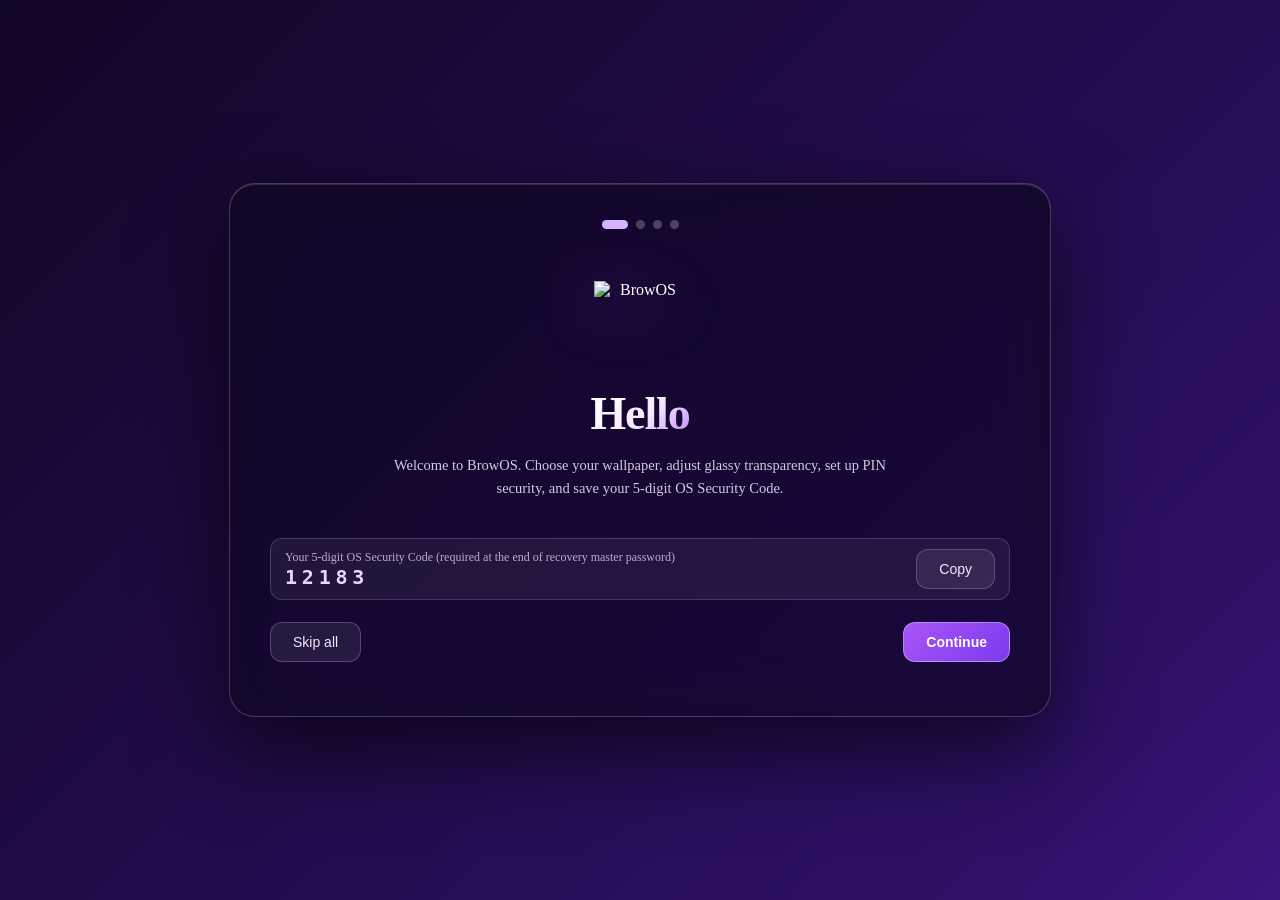
==== commit 74c15b8d: "Update fmt.Println message from 'Hello' to 'Goodbye'" ====
--- a/index.html
+++ b/index.html
@@ -48,6 +48,7 @@
 			--bos-bubble-custom-rgb: 59, 130, 246;
 			--bos-bubble-alpha: 0.78;
 			--bos-bubble-blur: 24px;
+			--bos-bubble-pill-alpha: 0.65;
 		}
 
 		html, body {
@@ -299,7 +300,7 @@
 		}
 
 		/* =========================================================
-		   BROWOS BUBBLE (FIXED GPU COMPOSITING + ARROWS + SCROLL/SWIPE)
+		   BROWOS BUBBLE (OPENBAR PILL OPACITY + CARD OPACITY + ARROWS + SCROLL)
 		   ========================================================= */
 		#bosBubbleTriggerZone {
 			position: fixed;
@@ -324,29 +325,23 @@
 		}
 
 		.bos-bubble-notch-pill {
-			width: 54px;
+			width: 56px;
 			height: 5px;
 			border-radius: 999px;
-			background: rgba(255, 255, 255, 0.36);
-			opacity: 0.62;
+			background: rgba(255, 255, 255, 0.42);
+			opacity: var(--bos-bubble-pill-alpha, 0.65);
 			transition: width 0.28s cubic-bezier(0.22, 1, 0.36, 1), height 0.24s ease, opacity 0.24s ease, background 0.28s ease;
 			pointer-events: none;
-		}
-
-		html[data-bubble-hide-pill="1"] .bos-bubble-notch-pill {
-			opacity: 0 !important;
-			visibility: hidden !important;
 		}
 
 		#bosBubbleTriggerZone:hover .bos-bubble-notch-pill,
 		#bosBubbleTriggerZone.has-activity .bos-bubble-notch-pill {
 			width: 86px;
 			height: 6px;
-			opacity: 0.96;
 		}
 
 		#bosBubbleTriggerZone[data-visual-style="grey"] .bos-bubble-notch-pill {
-			background: rgba(156, 163, 175, 0.78);
+			background: rgba(156, 163, 175, 0.85);
 		}
 
 		#bosBubbleTriggerZone[data-visual-style="colorful"] .bos-bubble-notch-pill {
@@ -905,7 +900,7 @@
 		}
 
 		/* =========================================================
-		   TASKBAR: OVAL vs WINDOWS BAR, ALIGNMENT (LEFT/CENTER/RIGHT), AUTO-HIDE & AUTO-OPEN
+		   TASKBAR: PURE CSS SWITCHING (OVAL vs WINDOWS BAR + LEFT/CENTER)
 		   ========================================================= */
 		.taskbar-blur,
 		.taskbar {
@@ -915,7 +910,7 @@
 			transition: transform 0.26s cubic-bezier(0.22, 1, 0.36, 1), opacity 0.22s ease !important;
 		}
 
-		/* Full-width Windows-style bottom bar */
+		/* Full-width Windows-style bottom bar (overrides inline width/left/radius cleanly without mutating DOM) */
 		html[data-taskbar-style="windows"] .taskbar,
 		html[data-taskbar-style="windows"] .taskbar-blur {
 			position: fixed !important;
@@ -937,15 +932,14 @@
 			box-sizing: border-box !important;
 		}
 
-		/* Alignment for Start menu button & Apps (Left / Center / Right) */
-		html[data-taskbar-align="center"] .taskbar {
-			position: fixed !important;
+		/* Center alignment ONLY affects Windows bottom bar mode, leaving Floating pill (Oval) untouched */
+		html[data-taskbar-style="windows"][data-taskbar-align="center"] .taskbar {
 			display: flex !important;
 			align-items: center !important;
 			justify-content: flex-end !important;
 		}
 
-		html[data-taskbar-align="center"] .taskbar-left {
+		html[data-taskbar-style="windows"][data-taskbar-align="center"] .taskbar-left {
 			position: absolute !important;
 			left: 50% !important;
 			transform: translateX(-50%) !important;
@@ -953,20 +947,7 @@
 			align-items: center !important;
 			justify-content: center !important;
 			width: auto !important;
-			max-width: calc(100% - 260px) !important;
-		}
-
-		html[data-taskbar-align="right"] .taskbar {
-			display: flex !important;
-			align-items: center !important;
-			justify-content: flex-end !important;
-			gap: 10px !important;
-		}
-
-		html[data-taskbar-align="right"] .taskbar-left {
-			margin-left: auto !important;
-			flex: 0 1 auto !important;
-			justify-content: flex-end !important;
+			max-width: calc(100% - 280px) !important;
 		}
 
 		html[data-taskbar-hidden="1"]:not([data-taskbar-hover-open="1"]) .taskbar,
@@ -1946,16 +1927,16 @@
 					</div>
 
 					<div class="setting-row">
-						<span>Hide top bar pill (keep tap area)</span>
-
-						<label class="switch">
-							<input type="checkbox" id="bubbleHidePillToggle">
-							<span class="slider"></span>
-						</label>
-					</div>
-
-					<div class="setting-row">
-						<span>Bubble opacity</span>
+						<span>Top bar pill opacity</span>
+
+						<div class="volume-control">
+							<input type="range" id="bubblePillOpacitySlider" min="0" max="100" value="65">
+							<span id="bubblePillOpacityText">65%</span>
+						</div>
+					</div>
+
+					<div class="setting-row">
+						<span>Bubble card opacity</span>
 
 						<div class="volume-control">
 							<input type="range" id="bubbleOpacitySlider" min="0" max="100" value="78">
@@ -2095,13 +2076,12 @@
 						</select>
 					</div>
 
-					<div class="setting-row">
-						<span>Alignment (Start &amp; apps)</span>
+					<div class="setting-row" id="taskbarAlignRow" hidden>
+						<span>Windows bar alignment</span>
 
 						<select id="taskbarAlignSelect">
-							<option value="left" selected>Left (Classic)</option>
+							<option value="left" selected>Left (Windows 10)</option>
 							<option value="center">Center (Windows 11)</option>
-							<option value="right">Right</option>
 						</select>
 					</div>
 
@@ -3146,7 +3126,7 @@
 		// Bubble keys
 		const BUBBLE_DESKTOP_TRIGGER_KEY = "browos-bubble-desktop-trigger";
 		const BUBBLE_APP_TRIGGER_KEY = "browos-bubble-app-trigger";
-		const BUBBLE_HIDE_PILL_KEY = "browos-bubble-hide-pill";
+		const BUBBLE_PILL_OPACITY_KEY = "browos-bubble-pill-opacity";
 		const BUBBLE_OPACITY_KEY = "browos-bubble-opacity";
 		const BUBBLE_AUTOCLOSE_KEY = "browos-bubble-autoclose";
 		const BUBBLE_SYNC_DESKTOPS_KEY = "browos-bubble-sync-desktops";
@@ -3168,6 +3148,16 @@
 		const TASKBAR_AUTOHIDE_KEY = "browos-taskbar-autohide";
 		const TASKBAR_AUTOOPEN_KEY = "browos-taskbar-autoopen";
 
+		// Flush settings into active profile snapshot if profiles.js is loaded so reboots never lose changes
+		function persistSettingKey(key, value) {
+			localStorage.setItem(key, value);
+			if (typeof saveCurrentProfileSnapshot === "function") {
+				try {
+					saveCurrentProfileSnapshot();
+				} catch (e) {}
+			}
+		}
+
 		const SVG_ICONS = {
 			prev: '<svg viewBox="0 0 24 24"><path d="M6 6h2v12H6zm3.5 6l8.5 6V6z"/></svg>',
 			play: '<svg viewBox="0 0 24 24"><path d="M8 5v14l11-7z"/></svg>',
@@ -3237,7 +3227,7 @@
 		if (menuAutofocusToggle) {
 			menuAutofocusToggle.checked = isMenuAutofocusEnabled();
 			menuAutofocusToggle.addEventListener("change", function () {
-				localStorage.setItem(MENU_AUTOFOCUS_KEY, menuAutofocusToggle.checked ? "on" : "off");
+				persistSettingKey(MENU_AUTOFOCUS_KEY, menuAutofocusToggle.checked ? "on" : "off");
 			});
 		}
 
@@ -3272,13 +3262,10 @@
 				delete document.documentElement.dataset.computerSaver;
 			}
 		}
-		const savedComputerSaver = localStorage.getItem(COMPUTER_SAVER_KEY) === "on";
-		applyComputerSaverMode(savedComputerSaver);
 		if (computerSaverToggle) {
-			computerSaverToggle.checked = savedComputerSaver;
 			computerSaverToggle.addEventListener("change", function () {
 				const on = computerSaverToggle.checked;
-				localStorage.setItem(COMPUTER_SAVER_KEY, on ? "on" : "off");
+				persistSettingKey(COMPUTER_SAVER_KEY, on ? "on" : "off");
 				applyComputerSaverMode(on);
 			});
 		}
@@ -3299,7 +3286,7 @@
 			let code = localStorage.getItem(OS_CODE_KEY);
 			if (!code || !/^\d{5}$/.test(code)) {
 				code = generateRandom5DigitCode();
-				localStorage.setItem(OS_CODE_KEY, code);
+				persistSettingKey(OS_CODE_KEY, code);
 			}
 			return code;
 		}
@@ -3337,7 +3324,7 @@
 					return;
 				}
 				currentOsCode = generateRandom5DigitCode();
-				localStorage.setItem(OS_CODE_KEY, currentOsCode);
+				persistSettingKey(OS_CODE_KEY, currentOsCode);
 				refreshOsCodeDisplay();
 			};
 		}
@@ -3345,17 +3332,13 @@
 		// Sync PIN Try Limit selector in Settings -> Security
 		const pinLimitSelect = document.getElementById("pinLimitModeSelect");
 		const oobeLimitSelect = document.getElementById("bosOobeLimitMode");
-		const initialLimitMode = typeof getPinLimitMode === "function"
-			? getPinLimitMode()
-			: (localStorage.getItem("browos-pin-limit-mode") || "normal");
 
 		if (pinLimitSelect) {
-			pinLimitSelect.value = initialLimitMode;
 			pinLimitSelect.addEventListener("change", function () {
 				if (typeof setPinLimitMode === "function") {
 					setPinLimitMode(pinLimitSelect.value);
 				} else {
-					localStorage.setItem("browos-pin-limit-mode", pinLimitSelect.value);
+					persistSettingKey("browos-pin-limit-mode", pinLimitSelect.value);
 				}
 				if (oobeLimitSelect) {
 					oobeLimitSelect.value = pinLimitSelect.value;
@@ -3365,15 +3348,13 @@
 
 		// Master password reset enable/disable setting (Admin only)
 		const masterResetToggle = document.getElementById("masterResetEnabledToggle");
-		const masterResetOn = localStorage.getItem(MASTER_RESET_ENABLED_KEY) !== "off";
 		if (masterResetToggle) {
-			masterResetToggle.checked = masterResetOn;
 			masterResetToggle.onchange = function () {
 				if (!isMainAdmin()) {
-					masterResetToggle.checked = masterResetOn;
+					masterResetToggle.checked = localStorage.getItem(MASTER_RESET_ENABLED_KEY) !== "off";
 					return;
 				}
-				localStorage.setItem(MASTER_RESET_ENABLED_KEY, masterResetToggle.checked ? "on" : "off");
+				persistSettingKey(MASTER_RESET_ENABLED_KEY, masterResetToggle.checked ? "on" : "off");
 			};
 		}
 
@@ -3488,7 +3469,7 @@
 		}
 
 		function saveDesktopIdleStyleMap(map) {
-			localStorage.setItem(BUBBLE_DESKTOP_STYLES_KEY, JSON.stringify(map));
+			persistSettingKey(BUBBLE_DESKTOP_STYLES_KEY, JSON.stringify(map));
 		}
 
 		function resolveIdleColorSpec(desktopNum) {
@@ -3565,11 +3546,12 @@
 		syncMediaWidgetsUI();
 
 		// =========================================================
-		// BROWOS BUBBLE (FIXED TRIGGERS, ARROWS, SCROLL/SWIPE, OPACITY & COLORS)
+		// BROWOS BUBBLE (OPENBAR PILL OPACITY, CARD OPACITY, ARROWS, SCROLL/SWIPE)
 		// =========================================================
 		const bubbleDesktopTriggerSelect = document.getElementById("bubbleDesktopTriggerSelect");
 		const bubbleAppTriggerSelect = document.getElementById("bubbleAppTriggerSelect");
-		const bubbleHidePillToggle = document.getElementById("bubbleHidePillToggle");
+		const bubblePillOpacitySlider = document.getElementById("bubblePillOpacitySlider");
+		const bubblePillOpacityText = document.getElementById("bubblePillOpacityText");
 		const bubbleOpacitySlider = document.getElementById("bubbleOpacitySlider");
 		const bubbleOpacityText = document.getElementById("bubbleOpacityText");
 		const bubbleAutoCloseSelect = document.getElementById("bubbleAutoCloseSelect");
@@ -3623,9 +3605,12 @@
 			}
 		}
 
-		function applyBubbleHidePill(hidden) {
-			if (hidden) document.documentElement.dataset.bubbleHidePill = "1";
-			else delete document.documentElement.dataset.bubbleHidePill;
+		function applyBubblePillOpacity(pctVal) {
+			const pct = Math.min(100, Math.max(0, parseInt(pctVal, 10) || 0));
+			const alpha = (pct / 100).toFixed(2);
+			document.documentElement.style.setProperty("--bos-bubble-pill-alpha", alpha);
+			if (bubblePillOpacitySlider) bubblePillOpacitySlider.value = String(pct);
+			if (bubblePillOpacityText) bubblePillOpacityText.textContent = pct + "%";
 		}
 
 		function applyBubbleOpacity(pctVal) {
@@ -3638,47 +3623,37 @@
 			if (bubbleOpacityText) bubbleOpacityText.textContent = pct + "%";
 		}
 
-		const savedBubbleOpacity = localStorage.getItem(BUBBLE_OPACITY_KEY);
-		applyBubbleOpacity(savedBubbleOpacity !== null ? savedBubbleOpacity : 78);
+		if (bubblePillOpacitySlider) {
+			bubblePillOpacitySlider.oninput = function () {
+				persistSettingKey(BUBBLE_PILL_OPACITY_KEY, bubblePillOpacitySlider.value);
+				applyBubblePillOpacity(bubblePillOpacitySlider.value);
+			};
+		}
 
 		if (bubbleOpacitySlider) {
 			bubbleOpacitySlider.oninput = function () {
-				localStorage.setItem(BUBBLE_OPACITY_KEY, bubbleOpacitySlider.value);
+				persistSettingKey(BUBBLE_OPACITY_KEY, bubbleOpacitySlider.value);
 				applyBubbleOpacity(bubbleOpacitySlider.value);
 			};
 		}
 
 		if (bubbleDesktopTriggerSelect) {
-			bubbleDesktopTriggerSelect.value = getDesktopTriggerMode();
 			bubbleDesktopTriggerSelect.onchange = function () {
-				localStorage.setItem(BUBBLE_DESKTOP_TRIGGER_KEY, bubbleDesktopTriggerSelect.value);
+				persistSettingKey(BUBBLE_DESKTOP_TRIGGER_KEY, bubbleDesktopTriggerSelect.value);
 				updateBubbleTriggerVisibility();
 			};
 		}
 
 		if (bubbleAppTriggerSelect) {
-			bubbleAppTriggerSelect.value = getAppTriggerMode();
 			bubbleAppTriggerSelect.onchange = function () {
-				localStorage.setItem(BUBBLE_APP_TRIGGER_KEY, bubbleAppTriggerSelect.value);
+				persistSettingKey(BUBBLE_APP_TRIGGER_KEY, bubbleAppTriggerSelect.value);
 				updateBubbleTriggerVisibility();
 			};
 		}
 
-		const hidePillSaved = localStorage.getItem(BUBBLE_HIDE_PILL_KEY) === "on";
-		applyBubbleHidePill(hidePillSaved);
-		if (bubbleHidePillToggle) {
-			bubbleHidePillToggle.checked = hidePillSaved;
-			bubbleHidePillToggle.onchange = function () {
-				const on = bubbleHidePillToggle.checked;
-				localStorage.setItem(BUBBLE_HIDE_PILL_KEY, on ? "on" : "off");
-				applyBubbleHidePill(on);
-			};
-		}
-
 		if (bubbleAutoCloseSelect) {
-			bubbleAutoCloseSelect.value = localStorage.getItem(BUBBLE_AUTOCLOSE_KEY) || "0";
 			bubbleAutoCloseSelect.onchange = function () {
-				localStorage.setItem(BUBBLE_AUTOCLOSE_KEY, bubbleAutoCloseSelect.value);
+				persistSettingKey(BUBBLE_AUTOCLOSE_KEY, bubbleAutoCloseSelect.value);
 				scheduleBubbleAutoClose();
 			};
 		}
@@ -3717,8 +3692,8 @@
 			const hex = bubbleIdleColorInput ? bubbleIdleColorInput.value : "#3b82f6";
 
 			if (syncAll) {
-				localStorage.setItem(BUBBLE_IDLE_STYLE_KEY, style);
-				localStorage.setItem(BUBBLE_IDLE_COLOR_KEY, hex);
+				persistSettingKey(BUBBLE_IDLE_STYLE_KEY, style);
+				persistSettingKey(BUBBLE_IDLE_COLOR_KEY, hex);
 			} else {
 				const targetDesk = bubbleDesktopTargetSelect ? bubbleDesktopTargetSelect.value : "1";
 				const map = getDesktopIdleStyleMap();
@@ -3731,7 +3706,7 @@
 		function initBubbleColorSettings() {
 			if (bubbleSyncDesktopColorsToggle) {
 				bubbleSyncDesktopColorsToggle.onchange = function () {
-					localStorage.setItem(BUBBLE_SYNC_DESKTOPS_KEY, bubbleSyncDesktopColorsToggle.checked ? "on" : "off");
+					persistSettingKey(BUBBLE_SYNC_DESKTOPS_KEY, bubbleSyncDesktopColorsToggle.checked ? "on" : "off");
 					refreshIdleColorControlsUI();
 					syncMediaWidgetsUI();
 				};
@@ -3761,7 +3736,7 @@
 			if (bubblePlayingStyleSelect) {
 				bubblePlayingStyleSelect.value = playStyle;
 				bubblePlayingStyleSelect.onchange = function () {
-					localStorage.setItem(BUBBLE_PLAYING_STYLE_KEY, bubblePlayingStyleSelect.value);
+					persistSettingKey(BUBBLE_PLAYING_STYLE_KEY, bubblePlayingStyleSelect.value);
 					if (bubblePlayingColorInput) bubblePlayingColorInput.hidden = bubblePlayingStyleSelect.value !== "custom";
 					syncMediaWidgetsUI();
 				};
@@ -3770,14 +3745,13 @@
 				bubblePlayingColorInput.value = playHex;
 				bubblePlayingColorInput.hidden = playStyle !== "custom";
 				bubblePlayingColorInput.oninput = function () {
-					localStorage.setItem(BUBBLE_PLAYING_COLOR_KEY, bubblePlayingColorInput.value);
+					persistSettingKey(BUBBLE_PLAYING_COLOR_KEY, bubblePlayingColorInput.value);
 					syncMediaWidgetsUI();
 				};
 			}
 		}
 
 		initBubbleColorSettings();
-		updateBubbleTriggerVisibility();
 
 		const DEFAULT_SYSTEM_CARDS = [
 			{ id: "sys-media", title: "Media", type: "media", enabled: true },
@@ -3813,7 +3787,7 @@
 		}
 
 		function saveSystemBubbleCardsConfig(list) {
-			localStorage.setItem(
+			persistSettingKey(
 				BUBBLE_SYS_CARDS_KEY,
 				JSON.stringify(list.map((c) => ({ id: c.id, enabled: Boolean(c.enabled) })))
 			);
@@ -3899,7 +3873,7 @@
 		}
 
 		function saveBlockedBubbleApps(ids) {
-			localStorage.setItem(BUBBLE_BLOCKED_APPS_KEY, JSON.stringify(ids));
+			persistSettingKey(BUBBLE_BLOCKED_APPS_KEY, JSON.stringify(ids));
 			renderBlockedBubbleAppsUI();
 			if (bubbleHost && bubbleHost.classList.contains("open")) {
 				renderBubbleCard("none");
@@ -3942,7 +3916,7 @@
 
 		if (bubbleAppPolicySelect) {
 			bubbleAppPolicySelect.addEventListener("change", function () {
-				localStorage.setItem(BUBBLE_APP_POLICY_KEY, bubbleAppPolicySelect.value);
+				persistSettingKey(BUBBLE_APP_POLICY_KEY, bubbleAppPolicySelect.value);
 				renderBlockedBubbleAppsUI();
 				if (bubbleHost && bubbleHost.classList.contains("open")) {
 					renderBubbleCard("none");
@@ -3964,7 +3938,7 @@
 		}
 
 		function saveBubbleFavIds(ids) {
-			localStorage.setItem(BUBBLE_FAVS_KEY, JSON.stringify(ids.slice(0, 8)));
+			persistSettingKey(BUBBLE_FAVS_KEY, JSON.stringify(ids.slice(0, 8)));
 		}
 
 		function getBubbleCards() {
@@ -4023,7 +3997,7 @@
 				"function sendHeight(){try{var h=Math.max(64,Math.min(340,document.body.scrollHeight||document.documentElement.scrollHeight||84));window.parent.postMessage({browosBubbleFrame:1,type:'resize',height:h},'*');}catch(e){}}" +
 				"window.bubbleAction=function(action,value){try{window.parent.postMessage({browosBubbleFrame:1,type:'action',action:String(action||''),value:String(value||'')},'*');}catch(e){}};" +
 				"document.addEventListener('click',function(e){var btn=e.target&&e.target.closest?e.target.closest('[data-bubble-action]'):null;if(!btn)return;var inp=document.querySelector('[data-bubble-input]');var val=btn.dataset.bubblePrompt||(inp?inp.value.trim():'');if(inp&&!btn.dataset.bubblePrompt)inp.value='';window.bubbleAction(btn.dataset.bubbleAction,val);});" +
-				"document.addEventListener('keydown',function(e){if(e.key!=='Enter')return;var inp=e.target&&e.target.closest?e.target.closest('[data-bubble-input]'):null;if(!inp)return;e.preventDefault();var val=inp.value.trim();if(!val)return;inp.value='';window.bubbleAction('send-input',val);});" +
+				"document.addEventListener('keydown',function(e){if(e.key!=='Enter')return;var inp=document.target&&e.target.closest?e.target.closest('[data-bubble-input]'):null;if(!inp)return;e.preventDefault();var val=inp.value.trim();if(!val)return;inp.value='';window.bubbleAction('send-input',val);});" +
 				"window.addEventListener('load',function(){sendHeight();if(window.ResizeObserver){new ResizeObserver(sendHeight).observe(document.body);}});" +
 				"setTimeout(sendHeight,40);" +
 				"})();<\/script>";
@@ -4164,7 +4138,7 @@
 				textarea.placeholder = "Write a quick note…";
 				textarea.value = localStorage.getItem(BUBBLE_NOTE_TEXT_KEY) || "";
 				textarea.addEventListener("input", function () {
-					localStorage.setItem(BUBBLE_NOTE_TEXT_KEY, textarea.value);
+					persistSettingKey(BUBBLE_NOTE_TEXT_KEY, textarea.value);
 					scheduleBubbleAutoClose();
 				});
 
@@ -4191,7 +4165,7 @@
 					sw.style.background = t.bg;
 					sw.title = t.label;
 					sw.onclick = function () {
-						localStorage.setItem(BUBBLE_NOTE_COLOR_KEY, t.id);
+						persistSettingKey(BUBBLE_NOTE_COLOR_KEY, t.id);
 						swatches.querySelectorAll(".bos-bubble-note-swatch").forEach(function (s) {
 							s.classList.remove("active");
 						});
@@ -4525,7 +4499,7 @@
 		async function setWipePin(pin) {
 			const salt = crypto.getRandomValues(new Uint8Array(16));
 			const hash = await derivePinHash(pin, salt, 150000);
-			localStorage.setItem(
+			persistSettingKey(
 				WIPE_PIN_KEY,
 				JSON.stringify({
 					salt: bytesToBase64(salt),
@@ -4651,6 +4625,9 @@
 			wipePinRemove.addEventListener("click", function () {
 				if (!isMainAdmin()) return;
 				localStorage.removeItem(WIPE_PIN_KEY);
+				if (typeof saveCurrentProfileSnapshot === "function") {
+					try { saveCurrentProfileSnapshot(); } catch (e) {}
+				}
 				if (wipePinNew) wipePinNew.value = "";
 				if (wipePinConfirm) wipePinConfirm.value = "";
 				refreshWipePinUI();
@@ -4662,9 +4639,10 @@
 		}
 
 		// =========================================================
-		// TASKBAR STYLE (OVAL vs WINDOWS BAR), ALIGNMENT, AUTO-HIDE & AUTO-OPEN
+		// TASKBAR STYLE (PURE CSS ATTRIBUTE SWITCH), ALIGNMENT, AUTO-HIDE & AUTO-OPEN
 		// =========================================================
 		const taskbarStyleSelect = document.getElementById("taskbarStyleSelect");
+		const taskbarAlignRow = document.getElementById("taskbarAlignRow");
 		const taskbarAlignSelect = document.getElementById("taskbarAlignSelect");
 		const taskbarAutoHideToggle = document.getElementById("taskbarAutoHideToggle");
 		const taskbarAutoOpenToggle = document.getElementById("taskbarAutoOpenToggle");
@@ -4677,46 +4655,30 @@
 		function applyTaskbarStyle(style) {
 			const mode = style === "windows" ? "windows" : "oval";
 			document.documentElement.dataset.taskbarStyle = mode;
-			document.querySelectorAll(".taskbar, .taskbar-blur").forEach(function (el) {
-				if (mode === "windows") {
-					el.style.width = "100%";
-					el.style.left = "0px";
-					el.style.right = "0px";
-					el.style.bottom = "0px";
-					el.style.borderRadius = "0px";
-				} else {
-					el.style.removeProperty("right");
-					el.style.removeProperty("bottom");
-					el.style.removeProperty("border-radius");
-					if (typeof updateTaskbarSize === "function") {
-						try { updateTaskbarSize(); } catch (e) {}
-					}
-				}
-			});
+			if (taskbarAlignRow) {
+				taskbarAlignRow.hidden = mode !== "windows";
+			}
+			if (typeof updateTaskbarSize === "function") {
+				try { updateTaskbarSize(); } catch (e) {}
+			}
 			syncMaximizedWindowsNow();
 		}
 
 		function applyTaskbarAlignment(align) {
-			const val = align === "center" || align === "right" ? align : "left";
+			const val = align === "center" ? "center" : "left";
 			document.documentElement.dataset.taskbarAlign = val;
 		}
 
-		const savedTbStyle = localStorage.getItem(TASKBAR_STYLE_KEY) || "oval";
-		applyTaskbarStyle(savedTbStyle);
 		if (taskbarStyleSelect) {
-			taskbarStyleSelect.value = savedTbStyle;
 			taskbarStyleSelect.onchange = function () {
-				localStorage.setItem(TASKBAR_STYLE_KEY, taskbarStyleSelect.value);
+				persistSettingKey(TASKBAR_STYLE_KEY, taskbarStyleSelect.value);
 				applyTaskbarStyle(taskbarStyleSelect.value);
 			};
 		}
 
-		const savedTbAlign = localStorage.getItem(TASKBAR_ALIGN_KEY) || "left";
-		applyTaskbarAlignment(savedTbAlign);
 		if (taskbarAlignSelect) {
-			taskbarAlignSelect.value = savedTbAlign;
 			taskbarAlignSelect.onchange = function () {
-				localStorage.setItem(TASKBAR_ALIGN_KEY, taskbarAlignSelect.value);
+				persistSettingKey(TASKBAR_ALIGN_KEY, taskbarAlignSelect.value);
 				applyTaskbarAlignment(taskbarAlignSelect.value);
 			};
 		}
@@ -4738,12 +4700,9 @@
 			}
 		}
 
-		applyTaskbarAutoOpenAttr();
-
 		if (taskbarAutoOpenToggle) {
-			taskbarAutoOpenToggle.checked = isTaskbarAutoOpenEnabled();
 			taskbarAutoOpenToggle.onchange = function () {
-				localStorage.setItem(TASKBAR_AUTOOPEN_KEY, taskbarAutoOpenToggle.checked ? "on" : "off");
+				persistSettingKey(TASKBAR_AUTOOPEN_KEY, taskbarAutoOpenToggle.checked ? "on" : "off");
 				applyTaskbarAutoOpenAttr();
 			};
 		}
@@ -4756,7 +4715,7 @@
 				} else {
 					tbManuallyHidden = true;
 					tbCollapsedByAuto = false;
-					localStorage.setItem("browos-taskbar-hidden", "1");
+					persistSettingKey("browos-taskbar-hidden", "1");
 				}
 			} else {
 				delete document.documentElement.dataset.taskbarHidden;
@@ -4764,7 +4723,7 @@
 				if (!isAuto) {
 					tbManuallyHidden = false;
 					tbCollapsedByAuto = false;
-					localStorage.setItem("browos-taskbar-hidden", "0");
+					persistSettingKey("browos-taskbar-hidden", "0");
 				} else {
 					tbCollapsedByAuto = false;
 				}
@@ -4794,9 +4753,8 @@
 		}
 
 		if (taskbarAutoHideToggle) {
-			taskbarAutoHideToggle.checked = isTaskbarAutoHideEnabled();
 			taskbarAutoHideToggle.onchange = function () {
-				localStorage.setItem(TASKBAR_AUTOHIDE_KEY, taskbarAutoHideToggle.checked ? "on" : "off");
+				persistSettingKey(TASKBAR_AUTOHIDE_KEY, taskbarAutoHideToggle.checked ? "on" : "off");
 				evaluateTaskbarAutoHide();
 			};
 		}
@@ -4884,9 +4842,6 @@
 				shell.style.transform = "none";
 			}
 
-			if (document.documentElement.dataset.taskbarStyle === "windows") {
-				applyTaskbarStyle("windows");
-			}
 			syncMaximizedWindowsNow();
 		}
 
@@ -4904,7 +4859,6 @@
 			document.documentElement.style.setProperty("--bos-win-glass-bg", "rgba(22, 22, 30, " + alpha + ")");
 			document.documentElement.style.setProperty("--bos-win-glass-blur", blur + "px");
 		}
-		syncWindowGlassVars(localStorage.getItem("browos-transparency") || "15");
 		if (transSlider) {
 			transSlider.addEventListener("input", function () {
 				syncWindowGlassVars(transSlider.value);
@@ -4935,12 +4889,9 @@
 		}
 
 		const barSel = document.getElementById("windowBarSizeSelect");
-		const savedBar = localStorage.getItem("browos-window-bar-size") || "normal";
-		setBarSize(savedBar);
 		if (barSel) {
-			barSel.value = savedBar;
 			barSel.onchange = function () {
-				localStorage.setItem("browos-window-bar-size", barSel.value);
+				persistSettingKey("browos-window-bar-size", barSel.value);
 				setBarSize(barSel.value);
 			};
 		}
@@ -4958,16 +4909,15 @@
 			syncMaximizedWindowsNow();
 		}
 
-		setTbScale(localStorage.getItem("browos-taskbar-scale") || "1");
 		if (scaleSlider) {
 			scaleSlider.oninput = function () {
-				localStorage.setItem("browos-taskbar-scale", scaleSlider.value);
+				persistSettingKey("browos-taskbar-scale", scaleSlider.value);
 				setTbScale(scaleSlider.value);
 			};
 		}
 		if (scaleReset) {
 			scaleReset.onclick = function () {
-				localStorage.setItem("browos-taskbar-scale", "1");
+				persistSettingKey("browos-taskbar-scale", "1");
 				setTbScale(1);
 			};
 		}
@@ -5014,41 +4964,35 @@
 				"border-color:rgba(255,255,255," + borderAlpha + ")!important;}";
 		}
 
-		const gOn = localStorage.getItem("browos-taskbar-glass-override") === "on";
-		const gPct = localStorage.getItem("browos-taskbar-glass-pct") || "25";
 		if (glassToggle) {
-			glassToggle.checked = gOn;
 			glassToggle.onchange = function () {
 				const on = glassToggle.checked;
-				localStorage.setItem("browos-taskbar-glass-override", on ? "on" : "off");
-				setTbGlass(on, glassSlider ? glassSlider.value : gPct);
+				persistSettingKey("browos-taskbar-glass-override", on ? "on" : "off");
+				setTbGlass(on, glassSlider ? glassSlider.value : "25");
 			};
 		}
 		if (glassSlider) {
 			glassSlider.oninput = function () {
-				localStorage.setItem("browos-taskbar-glass-pct", glassSlider.value);
+				persistSettingKey("browos-taskbar-glass-pct", glassSlider.value);
 				setTbGlass(glassToggle ? glassToggle.checked : true, glassSlider.value);
 			};
 		}
-		setTbGlass(gOn, gPct);
 
 		// Hideable taskbar icons
-		[
+		const TB_ICON_TOGGLES = [
 			{ id: "tbShowStartToggle", key: "browos-tb-show-start", attr: "tbHideStart" },
 			{ id: "tbShowDesktopsToggle", key: "browos-tb-show-desktops", attr: "tbHideDesktops" },
 			{ id: "tbShowClipboardToggle", key: "browos-tb-show-clipboard", attr: "tbHideClipboard" },
 			{ id: "tbShowBellToggle", key: "browos-tb-show-bell", attr: "tbHideBell" },
 			{ id: "tbShowQuickToggle", key: "browos-tb-show-quick", attr: "tbHideQuick" },
-		].forEach(function (item) {
+		];
+
+		TB_ICON_TOGGLES.forEach(function (item) {
 			const el = document.getElementById(item.id);
-			const vis = localStorage.getItem(item.key) !== "off";
-			if (vis) delete document.documentElement.dataset[item.attr];
-			else document.documentElement.dataset[item.attr] = "1";
 			if (el) {
-				el.checked = vis;
 				el.onchange = function () {
 					const s = el.checked;
-					localStorage.setItem(item.key, s ? "on" : "off");
+					persistSettingKey(item.key, s ? "on" : "off");
 					if (s) delete document.documentElement.dataset[item.attr];
 					else document.documentElement.dataset[item.attr] = "1";
 				};
@@ -5068,43 +5012,15 @@
 			}
 		}
 
-		const featureOn = localStorage.getItem("browos-taskbar-hide-enabled") !== "off";
-		setTbFeature(featureOn);
-		if (featureOn && tbManuallyHidden) {
-			setTbHidden(true, false);
-		}
-
 		if (hideToggle) {
-			hideToggle.checked = featureOn;
 			hideToggle.onchange = function () {
 				const on = hideToggle.checked;
-				localStorage.setItem("browos-taskbar-hide-enabled", on ? "on" : "off");
+				persistSettingKey("browos-taskbar-hide-enabled", on ? "on" : "off");
 				setTbFeature(on);
 			};
 		}
 		if (hideBtn) hideBtn.onclick = function (e) { e.stopPropagation(); setTbHidden(true, false); };
 		if (restoreBtn) restoreBtn.onclick = function (e) { e.stopPropagation(); setTbHidden(false, false); };
-
-		// Observe window & taskbar mutations to enforce Windows bar style and Auto-Hide
-		new MutationObserver(function () {
-			if (document.documentElement.dataset.taskbarStyle === "windows") {
-				document.querySelectorAll(".taskbar, .taskbar-blur").forEach(function (el) {
-					if (el.style.width !== "100%") {
-						el.style.width = "100%";
-						el.style.left = "0px";
-						el.style.right = "0px";
-						el.style.bottom = "0px";
-						el.style.borderRadius = "0px";
-					}
-				});
-			}
-			evaluateTaskbarAutoHide();
-		}).observe(document.body, {
-			attributes: true,
-			attributeFilter: ["class", "style"],
-			subtree: true,
-		});
-		evaluateTaskbarAutoHide();
 
 		// Lock screen curtain blur toggle
 		const lockBlurToggle = document.getElementById("lockBlurCurtainToggle");
@@ -5112,16 +5028,134 @@
 			if (on) document.documentElement.dataset.lockCurtainBlur = "1";
 			else delete document.documentElement.dataset.lockCurtainBlur;
 		}
-		const lockBlurOn = localStorage.getItem("browos-lock-curtain-blur") === "on";
-		setLockCurtainBlur(lockBlurOn);
 		if (lockBlurToggle) {
-			lockBlurToggle.checked = lockBlurOn;
 			lockBlurToggle.onchange = function () {
 				const on = lockBlurToggle.checked;
-				localStorage.setItem("browos-lock-curtain-blur", on ? "on" : "off");
+				persistSettingKey("browos-lock-curtain-blur", on ? "on" : "off");
 				setLockCurtainBlur(on);
 			};
 		}
+
+		// =========================================================
+		// MASTER SETTINGS UI HYDRATOR (RUNS ON BOOT & WHEN SETTINGS OPENS)
+		// =========================================================
+		function syncAllCustomSettingsUI() {
+			applyAdminRoleState();
+			currentOsCode = getOrCreateOsCode();
+			refreshOsCodeDisplay();
+
+			// Computer saver mode
+			const saverOn = localStorage.getItem(COMPUTER_SAVER_KEY) === "on";
+			applyComputerSaverMode(saverOn);
+			if (computerSaverToggle) computerSaverToggle.checked = saverOn;
+
+			// Menu autofocus
+			if (menuAutofocusToggle) menuAutofocusToggle.checked = isMenuAutofocusEnabled();
+
+			// Security & limits
+			const limMode = typeof getPinLimitMode === "function"
+				? getPinLimitMode()
+				: (localStorage.getItem("browos-pin-limit-mode") || "normal");
+			if (pinLimitSelect) pinLimitSelect.value = limMode;
+			if (masterResetToggle) masterResetToggle.checked = localStorage.getItem(MASTER_RESET_ENABLED_KEY) !== "off";
+
+			const lockBlurOn = localStorage.getItem("browos-lock-curtain-blur") === "on";
+			setLockCurtainBlur(lockBlurOn);
+			if (lockBlurToggle) lockBlurToggle.checked = lockBlurOn;
+
+			// Window bar & glass
+			const savedBar = localStorage.getItem("browos-window-bar-size") || "normal";
+			setBarSize(savedBar);
+			if (barSel) barSel.value = savedBar;
+			syncWindowGlassVars(localStorage.getItem("browos-transparency") || "15");
+
+			// Taskbar style, alignment, auto-hide, auto-open, scale & glass
+			const tbStyle = localStorage.getItem(TASKBAR_STYLE_KEY) || "oval";
+			const tbAlign = localStorage.getItem(TASKBAR_ALIGN_KEY) || "left";
+			if (taskbarStyleSelect) taskbarStyleSelect.value = tbStyle;
+			if (taskbarAlignSelect) taskbarAlignSelect.value = tbAlign;
+			applyTaskbarAlignment(tbAlign);
+			applyTaskbarStyle(tbStyle);
+
+			if (taskbarAutoHideToggle) taskbarAutoHideToggle.checked = isTaskbarAutoHideEnabled();
+			if (taskbarAutoOpenToggle) taskbarAutoOpenToggle.checked = isTaskbarAutoOpenEnabled();
+			applyTaskbarAutoOpenAttr();
+
+			setTbScale(localStorage.getItem("browos-taskbar-scale") || "1");
+
+			const gOn = localStorage.getItem("browos-taskbar-glass-override") === "on";
+			const gPct = localStorage.getItem("browos-taskbar-glass-pct") || "25";
+			if (glassToggle) glassToggle.checked = gOn;
+			setTbGlass(gOn, gPct);
+
+			TB_ICON_TOGGLES.forEach(function (item) {
+				const el = document.getElementById(item.id);
+				const vis = localStorage.getItem(item.key) !== "off";
+				if (vis) delete document.documentElement.dataset[item.attr];
+				else document.documentElement.dataset[item.attr] = "1";
+				if (el) el.checked = vis;
+			});
+
+			const featureOn = localStorage.getItem("browos-taskbar-hide-enabled") !== "off";
+			setTbFeature(featureOn);
+			if (hideToggle) hideToggle.checked = featureOn;
+
+			// BrowOS Bubble settings
+			if (bubbleDesktopTriggerSelect) bubbleDesktopTriggerSelect.value = getDesktopTriggerMode();
+			if (bubbleAppTriggerSelect) bubbleAppTriggerSelect.value = getAppTriggerMode();
+			updateBubbleTriggerVisibility();
+
+			const savedPillOp = localStorage.getItem(BUBBLE_PILL_OPACITY_KEY);
+			applyBubblePillOpacity(savedPillOp !== null ? savedPillOp : 65);
+
+			const savedCardOp = localStorage.getItem(BUBBLE_OPACITY_KEY);
+			applyBubbleOpacity(savedCardOp !== null ? savedCardOp : 78);
+
+			if (bubbleAutoCloseSelect) {
+				bubbleAutoCloseSelect.value = localStorage.getItem(BUBBLE_AUTOCLOSE_KEY) || "0";
+			}
+
+			refreshIdleColorControlsUI();
+			const playStyle = localStorage.getItem(BUBBLE_PLAYING_STYLE_KEY) || "colorful";
+			const playHex = localStorage.getItem(BUBBLE_PLAYING_COLOR_KEY) || "#a855f7";
+			if (bubblePlayingStyleSelect) bubblePlayingStyleSelect.value = playStyle;
+			if (bubblePlayingColorInput) {
+				bubblePlayingColorInput.value = playHex;
+				bubblePlayingColorInput.hidden = playStyle !== "custom";
+			}
+
+			renderBubbleSystemCardsSettings();
+			renderBlockedBubbleAppsUI();
+			syncMediaWidgetsUI();
+			evaluateTaskbarAutoHide();
+		}
+
+		syncAllCustomSettingsUI();
+		if (localStorage.getItem("browos-taskbar-hide-enabled") !== "off" && tbManuallyHidden) {
+			setTbHidden(true, false);
+		}
+
+		// Re-sync whenever Settings window opens or a profile switches
+		const settingsWinEl = document.getElementById("settingsWindow");
+		if (settingsWinEl) {
+			new MutationObserver(function () {
+				if (settingsWinEl.classList.contains("show")) {
+					syncAllCustomSettingsUI();
+				}
+			}).observe(settingsWinEl, { attributes: true, attributeFilter: ["class"] });
+		}
+
+		document.addEventListener("profiles-changed", syncAllCustomSettingsUI);
+		window.addEventListener("storage", syncAllCustomSettingsUI);
+
+		// Observe window open/maximize mutations for Taskbar Auto-Hide
+		new MutationObserver(function () {
+			evaluateTaskbarAutoHide();
+		}).observe(document.body, {
+			attributes: true,
+			attributeFilter: ["class"],
+			subtree: true,
+		});
 
 		// =========================================================
 		// LOCK SCREEN + HARDWARE FINGERPRINT + PROFILES + DURESS WIPE
@@ -5393,7 +5427,7 @@
 			}
 
 			function closeOobeWizard(keepTutorial) {
-				localStorage.setItem("browos-setup-done", "1");
+				persistSettingKey("browos-setup-done", "1");
 				oobeOverlay.classList.add("closing");
 
 				if (keepTutorial) {
@@ -5410,7 +5444,7 @@
 						}
 					}, 430);
 				} else {
-					localStorage.setItem("browos-tour-done", "1");
+					persistSettingKey("browos-tour-done", "1");
 					setTimeout(function () {
 						oobeOverlay.classList.remove("open", "closing");
 						document.querySelectorAll(".tour-overlay, .tour-box, .tour-card, #tourBox").forEach(function (el) {
@@ -5479,7 +5513,7 @@
 					img.classList.add("active");
 					const wp = img.dataset.wp;
 					if (previewStage) previewStage.style.backgroundImage = 'url("' + wp + '")';
-					localStorage.setItem("wallpaper", wp);
+					persistSettingKey("wallpaper", wp);
 					if (typeof setWallpaper === "function") {
 						setWallpaper(wp);
 					} else {
@@ -5493,7 +5527,7 @@
 			if (winTransSlider) {
 				winTransSlider.oninput = function () {
 					updateOobePreview();
-					localStorage.setItem("browos-transparency", winTransSlider.value);
+					persistSettingKey("browos-transparency", winTransSlider.value);
 					syncWindowGlassVars(winTransSlider.value);
 					const mainTrans = document.getElementById("transparencySlider");
 					if (mainTrans) {
@@ -5506,8 +5540,8 @@
 			if (tbGlassSlider) {
 				tbGlassSlider.oninput = function () {
 					updateOobePreview();
-					localStorage.setItem("browos-taskbar-glass-override", "on");
-					localStorage.setItem("browos-taskbar-glass-pct", tbGlassSlider.value);
+					persistSettingKey("browos-taskbar-glass-override", "on");
+					persistSettingKey("browos-taskbar-glass-pct", tbGlassSlider.value);
 					if (glassToggle) glassToggle.checked = true;
 					setTbGlass(true, tbGlassSlider.value);
 				};
@@ -5517,7 +5551,7 @@
 				oobeTheme.value = localStorage.getItem("browos-theme") || "dark";
 				oobeTheme.onchange = function () {
 					updateOobePreview();
-					localStorage.setItem("browos-theme", oobeTheme.value);
+					persistSettingKey("browos-theme", oobeTheme.value);
 					const mainTheme = document.getElementById("themeSelect");
 					if (mainTheme) {
 						mainTheme.value = oobeTheme.value;
@@ -5532,7 +5566,7 @@
 					sw.classList.add("active");
 					const col = sw.dataset.color;
 					if (previewAccent) previewAccent.style.background = col;
-					localStorage.setItem("browos-accent", col);
+					persistSettingKey("browos-accent", col);
 					const mainAccent = document.getElementById("customAccent");
 					if (mainAccent) {
 						mainAccent.value = col;
@@ -5544,7 +5578,7 @@
 			if (oobeBar) {
 				oobeBar.value = localStorage.getItem("browos-window-bar-size") || "normal";
 				oobeBar.onchange = function () {
-					localStorage.setItem("browos-window-bar-size", oobeBar.value);
+					persistSettingKey("browos-window-bar-size", oobeBar.value);
 					setBarSize(oobeBar.value);
 					if (barSel) barSel.value = oobeBar.value;
 				};
@@ -5566,7 +5600,7 @@
 			const pinMsgEl = document.getElementById("bosOobePinMsg");
 
 			if (oobeLimitSelect) {
-				oobeLimitSelect.value = initialLimitMode;
+				oobeLimitSelect.value = localStorage.getItem("browos-pin-limit-mode") || "normal";
 			}
 
 			if (back2) back2.onclick = function () { showOobeStep(1); };
@@ -5592,7 +5626,7 @@
 							showPinState();
 						}
 						if (lockStartEl && lockStartEl.checked) {
-							localStorage.setItem("browos-lock-startup", "on");
+							persistSettingKey("browos-lock-startup", "on");
 							const mainLockToggle = document.getElementById("lockStartupToggle");
 							if (mainLockToggle) mainLockToggle.checked = true;
 						}
@@ -5602,7 +5636,7 @@
 						if (typeof setPinLimitMode === "function") {
 							setPinLimitMode(oobeLimitSelect.value);
 						} else {
-							localStorage.setItem("browos-pin-limit-mode", oobeLimitSelect.value);
+							persistSettingKey("browos-pin-limit-mode", oobeLimitSelect.value);
 						}
 						if (pinLimitSelect) {
 							pinLimitSelect.value = oobeLimitSelect.value;
@@ -5610,7 +5644,7 @@
 					}
 
 					const allowMaster = oobeMasterToggle ? oobeMasterToggle.checked : true;
-					localStorage.setItem(MASTER_RESET_ENABLED_KEY, allowMaster ? "on" : "off");
+					persistSettingKey(MASTER_RESET_ENABLED_KEY, allowMaster ? "on" : "off");
 					if (masterResetToggle) {
 						masterResetToggle.checked = allowMaster;
 					}
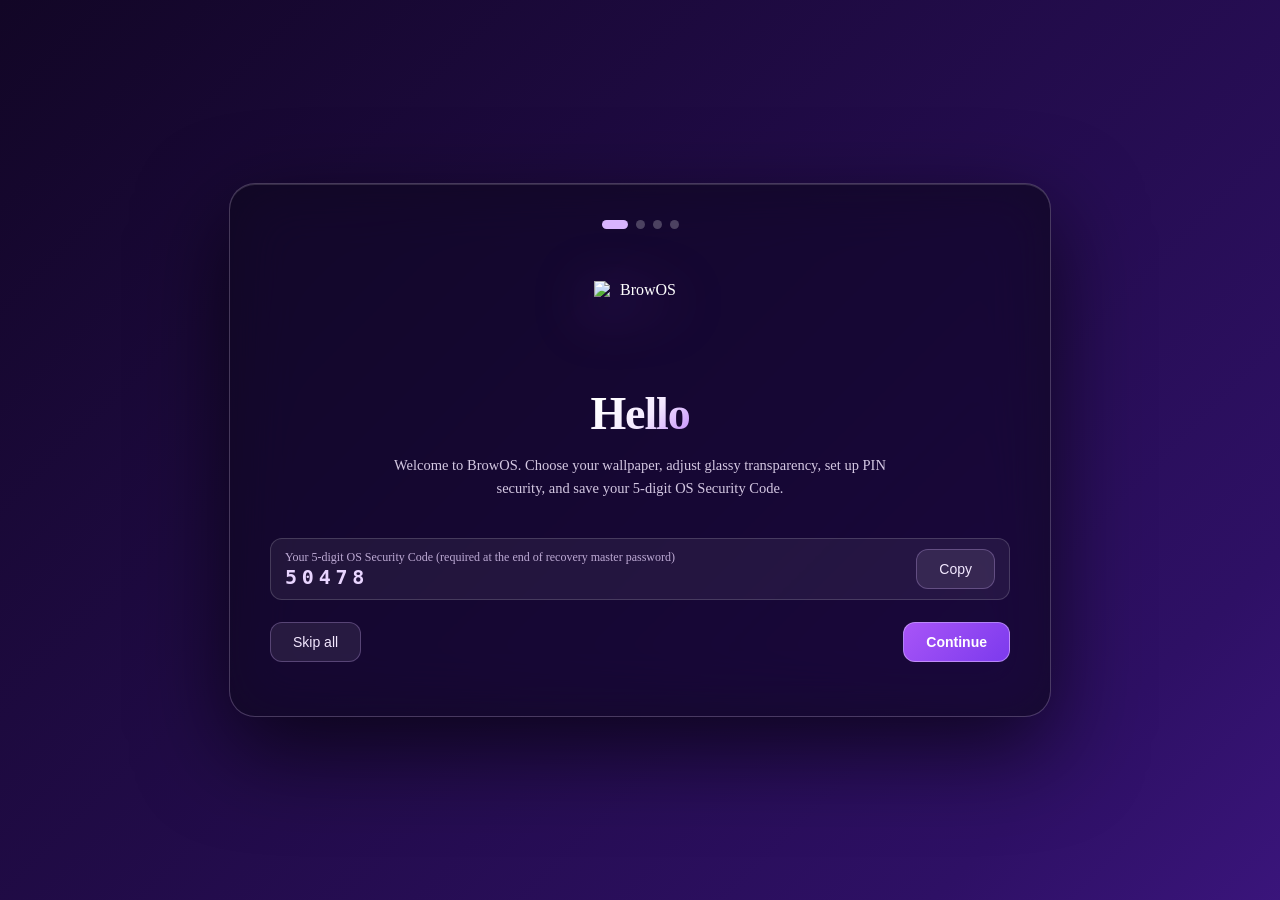
==== commit 58b65c88: "Implement auto-update feature in index.html Added auto-update functionality with silent refresh and " ====
--- a/index.html
+++ b/index.html
@@ -12,6 +12,27 @@
 	<meta name="apple-mobile-web-app-capable" content="yes">
 	<meta name="apple-mobile-web-app-status-bar-style" content="black-translucent">
 	<link rel="apple-touch-icon" href="./icons/browos-logo.png">
+
+	<!-- Early boot intercept: if Auto-Update is enabled and hasn't refreshed this session yet, skip boot animation on pass 1 -->
+	<script>
+		(function () {
+			try {
+				var autoUpd = localStorage.getItem("browos-auto-update") === "on";
+				if (!autoUpd) {
+					var extRaw = localStorage.getItem("browos-ext-settings");
+					if (extRaw) {
+						var extParsed = JSON.parse(extRaw);
+						if (extParsed && extParsed["browos-auto-update"] === "on") {
+							autoUpd = true;
+						}
+					}
+				}
+				if (autoUpd && sessionStorage.getItem("browos-autoupdate-done") !== "1") {
+					document.documentElement.dataset.bosSkipBootOnce = "1";
+				}
+			} catch (e) {}
+		})();
+	</script>
 
 	<link rel="stylesheet" href="css/base.css">
 	<link rel="stylesheet" href="css/taskbar.css">
@@ -51,6 +72,13 @@
 			--bos-bubble-pill-alpha: 0.65;
 		}
 
+		/* Skip boot animation during pass 1 of Auto-Update */
+		html[data-bos-skip-boot-once="1"] .boot-screen,
+		html[data-bos-skip-boot-once="1"] .boot-input-shield {
+			display: none !important;
+			animation: none !important;
+		}
+
 		html, body {
 			margin: 0 !important;
 			padding: 0 !important;
@@ -910,7 +938,7 @@
 			transition: transform 0.26s cubic-bezier(0.22, 1, 0.36, 1), opacity 0.22s ease !important;
 		}
 
-		/* Full-width Windows-style bottom bar (overrides inline width/left/radius cleanly without mutating DOM) */
+		/* Full-width Windows-style bottom bar */
 		html[data-taskbar-style="windows"] .taskbar,
 		html[data-taskbar-style="windows"] .taskbar-blur {
 			position: fixed !important;
@@ -2484,6 +2512,15 @@
 					<div class="data-message" id="dataMessage" role="status"></div>
 
 					<h3>Updates &amp; reset</h3>
+
+					<div class="setting-row">
+						<span>Auto-update on launch (silent refresh, then animated boot)</span>
+
+						<label class="switch">
+							<input type="checkbox" id="autoUpdateToggle">
+							<span class="slider"></span>
+						</label>
+					</div>
 
 					<p class="settings-note"><strong>Refresh updates</strong> clears only cached HTML, CSS, and JS files and reloads BrowOS while keeping your apps, notes, PIN, and settings. <strong>Reset all data</strong> completely erases all website data and restarts initial setup (Main profile only).</p>
 
@@ -3116,12 +3153,15 @@
 
 <script>
 	(function () {
+		const EXT_SETTINGS_BUNDLE_KEY = "browos-ext-settings";
+
 		const OS_CODE_KEY = "browos-os-code";
 		const WIPE_PIN_KEY = "browos-wipe-pin";
 		const WIPE_PENDING_CODE_KEY = "browos-wipe-pending-code";
 		const MASTER_RESET_ENABLED_KEY = "browos-master-reset-enabled";
 		const COMPUTER_SAVER_KEY = "browos-computer-saver";
 		const MENU_AUTOFOCUS_KEY = "browos-autofocus-menus";
+		const AUTO_UPDATE_KEY = "browos-auto-update";
 
 		// Bubble keys
 		const BUBBLE_DESKTOP_TRIGGER_KEY = "browos-bubble-desktop-trigger";
@@ -3148,14 +3188,199 @@
 		const TASKBAR_AUTOHIDE_KEY = "browos-taskbar-autohide";
 		const TASKBAR_AUTOOPEN_KEY = "browos-taskbar-autoopen";
 
-		// Flush settings into active profile snapshot if profiles.js is loaded so reboots never lose changes
+		const MANAGED_SETTING_KEYS = [
+			OS_CODE_KEY,
+			WIPE_PIN_KEY,
+			MASTER_RESET_ENABLED_KEY,
+			COMPUTER_SAVER_KEY,
+			MENU_AUTOFOCUS_KEY,
+			AUTO_UPDATE_KEY,
+			BUBBLE_DESKTOP_TRIGGER_KEY,
+			BUBBLE_APP_TRIGGER_KEY,
+			BUBBLE_PILL_OPACITY_KEY,
+			BUBBLE_OPACITY_KEY,
+			BUBBLE_AUTOCLOSE_KEY,
+			BUBBLE_SYNC_DESKTOPS_KEY,
+			BUBBLE_DESKTOP_STYLES_KEY,
+			BUBBLE_FAVS_KEY,
+			BUBBLE_SYS_CARDS_KEY,
+			BUBBLE_APP_POLICY_KEY,
+			BUBBLE_BLOCKED_APPS_KEY,
+			BUBBLE_NOTE_TEXT_KEY,
+			BUBBLE_NOTE_COLOR_KEY,
+			BUBBLE_IDLE_STYLE_KEY,
+			BUBBLE_IDLE_COLOR_KEY,
+			BUBBLE_PLAYING_STYLE_KEY,
+			BUBBLE_PLAYING_COLOR_KEY,
+			TASKBAR_STYLE_KEY,
+			TASKBAR_ALIGN_KEY,
+			TASKBAR_AUTOHIDE_KEY,
+			TASKBAR_AUTOOPEN_KEY,
+			"browos-pin-limit-mode",
+			"browos-lock-curtain-blur",
+			"browos-window-bar-size",
+			"browos-taskbar-scale",
+			"browos-taskbar-glass-override",
+			"browos-taskbar-glass-pct",
+			"browos-tb-show-start",
+			"browos-tb-show-desktops",
+			"browos-tb-show-clipboard",
+			"browos-tb-show-bell",
+			"browos-tb-show-quick",
+			"browos-taskbar-hide-enabled",
+			"browos-taskbar-hidden",
+		];
+
+		// =========================================================
+		// RESILIENT SETTINGS STORE (SURVIVES PROFILE SNAPSHOT RESTORES)
+		// =========================================================
+		function readExtBundle() {
+			try {
+				const parsed = JSON.parse(localStorage.getItem(EXT_SETTINGS_BUNDLE_KEY) || "{}");
+				return parsed && typeof parsed === "object" && !Array.isArray(parsed) ? parsed : {};
+			} catch (e) {
+				return {};
+			}
+		}
+
+		let extSettingsCache = readExtBundle();
+
+		function writeExtBundleToIdb(bundle) {
+			try {
+				if (!window.indexedDB) return;
+				const req = indexedDB.open("browos-ext-settings-db", 1);
+				req.onupgradeneeded = function () {
+					const db = req.result;
+					if (!db.objectStoreNames.contains("kv")) {
+						db.createObjectStore("kv");
+					}
+				};
+				req.onsuccess = function () {
+					const db = req.result;
+					try {
+						const tx = db.transaction("kv", "readwrite");
+						tx.objectStore("kv").put(bundle, "bundle");
+						tx.oncomplete = tx.onerror = function () { db.close(); };
+					} catch (e) {
+						db.close();
+					}
+				};
+			} catch (e) {}
+		}
+
+		function loadExtBundleFromIdb() {
+			return new Promise(function (resolve) {
+				try {
+					if (!window.indexedDB) {
+						resolve(null);
+						return;
+					}
+					const req = indexedDB.open("browos-ext-settings-db", 1);
+					req.onupgradeneeded = function () {
+						const db = req.result;
+						if (!db.objectStoreNames.contains("kv")) {
+							db.createObjectStore("kv");
+						}
+					};
+					req.onsuccess = function () {
+						const db = req.result;
+						try {
+							const tx = db.transaction("kv", "readonly");
+							const getReq = tx.objectStore("kv").get("bundle");
+							getReq.onsuccess = function () {
+								db.close();
+								resolve(getReq.result && typeof getReq.result === "object" ? getReq.result : null);
+							};
+							getReq.onerror = function () {
+								db.close();
+								resolve(null);
+							};
+						} catch (e) {
+							db.close();
+							resolve(null);
+						}
+					};
+					req.onerror = function () { resolve(null); };
+				} catch (e) {
+					resolve(null);
+				}
+			});
+		}
+
+		function reconcileExtSettingsStorage() {
+			const bundle = readExtBundle();
+			Object.assign(extSettingsCache, bundle);
+
+			let changedBundle = false;
+			MANAGED_SETTING_KEYS.forEach(function (k) {
+				const lsVal = localStorage.getItem(k);
+				if (lsVal !== null) {
+					if (extSettingsCache[k] !== lsVal) {
+						extSettingsCache[k] = lsVal;
+						changedBundle = true;
+					}
+				} else if (Object.prototype.hasOwnProperty.call(extSettingsCache, k) && extSettingsCache[k] !== null) {
+					localStorage.setItem(k, String(extSettingsCache[k]));
+				}
+			});
+
+			if (changedBundle) {
+				localStorage.setItem(EXT_SETTINGS_BUNDLE_KEY, JSON.stringify(extSettingsCache));
+				writeExtBundleToIdb(extSettingsCache);
+			}
+		}
+
 		function persistSettingKey(key, value) {
-			localStorage.setItem(key, value);
+			if (value === null || value === undefined) {
+				localStorage.removeItem(key);
+				delete extSettingsCache[key];
+			} else {
+				const strVal = String(value);
+				localStorage.setItem(key, strVal);
+				extSettingsCache[key] = strVal;
+			}
+			localStorage.setItem(EXT_SETTINGS_BUNDLE_KEY, JSON.stringify(extSettingsCache));
+			writeExtBundleToIdb(extSettingsCache);
+
 			if (typeof saveCurrentProfileSnapshot === "function") {
 				try {
 					saveCurrentProfileSnapshot();
 				} catch (e) {}
 			}
+		}
+
+		reconcileExtSettingsStorage();
+
+		// =========================================================
+		// AUTO-UPDATE ON LAUNCH (NO BOOT ANIMATION -> REFRESH -> ANIMATED REBOOT)
+		// =========================================================
+		const autoUpdateToggle = document.getElementById("autoUpdateToggle");
+
+		async function performSilentRefreshAndAnimatedReboot() {
+			sessionStorage.setItem("browos-autoupdate-done", "1");
+			try {
+				if ("caches" in window) {
+					const keys = await caches.keys();
+					await Promise.all(keys.map(function (k) { return caches.delete(k); }));
+				}
+				if ("serviceWorker" in navigator) {
+					const regs = await navigator.serviceWorker.getRegistrations();
+					await Promise.all(regs.map(function (r) { return r.update().catch(function () {}); }));
+				}
+			} catch (e) {}
+			location.reload();
+		}
+
+		if (autoUpdateToggle) {
+			autoUpdateToggle.checked = localStorage.getItem(AUTO_UPDATE_KEY) === "on";
+			autoUpdateToggle.onchange = function () {
+				persistSettingKey(AUTO_UPDATE_KEY, autoUpdateToggle.checked ? "on" : "off");
+			};
+		}
+
+		if (localStorage.getItem(AUTO_UPDATE_KEY) === "on" && sessionStorage.getItem("browos-autoupdate-done") !== "1") {
+			performSilentRefreshAndAnimatedReboot();
+			return;
 		}
 
 		const SVG_ICONS = {
@@ -3337,9 +3562,8 @@
 			pinLimitSelect.addEventListener("change", function () {
 				if (typeof setPinLimitMode === "function") {
 					setPinLimitMode(pinLimitSelect.value);
-				} else {
-					persistSettingKey("browos-pin-limit-mode", pinLimitSelect.value);
-				}
+				}
+				persistSettingKey("browos-pin-limit-mode", pinLimitSelect.value);
 				if (oobeLimitSelect) {
 					oobeLimitSelect.value = pinLimitSelect.value;
 				}
@@ -4413,7 +4637,6 @@
 			}, { passive: true });
 		}
 
-		// Deterministic pointerup single-tap / double-tap detector (mouse + touch)
 		if (bubbleTriggerZone) {
 			let lastTapTime = 0;
 			let downX = 0;
@@ -4544,6 +4767,7 @@
 				} else {
 					indexedDB.deleteDatabase("browos-profiles");
 					indexedDB.deleteDatabase("browos-files");
+					indexedDB.deleteDatabase("browos-ext-settings-db");
 				}
 			} catch (e) {}
 
@@ -4624,10 +4848,7 @@
 		if (wipePinRemove) {
 			wipePinRemove.addEventListener("click", function () {
 				if (!isMainAdmin()) return;
-				localStorage.removeItem(WIPE_PIN_KEY);
-				if (typeof saveCurrentProfileSnapshot === "function") {
-					try { saveCurrentProfileSnapshot(); } catch (e) {}
-				}
+				persistSettingKey(WIPE_PIN_KEY, null);
 				if (wipePinNew) wipePinNew.value = "";
 				if (wipePinConfirm) wipePinConfirm.value = "";
 				refreshWipePinUI();
@@ -5037,12 +5258,18 @@
 		}
 
 		// =========================================================
-		// MASTER SETTINGS UI HYDRATOR (RUNS ON BOOT & WHEN SETTINGS OPENS)
+		// MASTER SETTINGS UI HYDRATOR (RUNS ON BOOT, AFTER ASYNC PROFILE LOAD & ON SETTINGS OPEN)
 		// =========================================================
 		function syncAllCustomSettingsUI() {
+			reconcileExtSettingsStorage();
 			applyAdminRoleState();
 			currentOsCode = getOrCreateOsCode();
 			refreshOsCodeDisplay();
+
+			// Auto-update toggle
+			if (autoUpdateToggle) {
+				autoUpdateToggle.checked = localStorage.getItem(AUTO_UPDATE_KEY) === "on";
+			}
 
 			// Computer saver mode
 			const saverOn = localStorage.getItem(COMPUTER_SAVER_KEY) === "on";
@@ -5130,7 +5357,22 @@
 			evaluateTaskbarAutoHide();
 		}
 
+		// Hydrate from IndexedDB backup if localStorage was cleared/overwritten by profile restore
+		loadExtBundleFromIdb().then(function (idbBundle) {
+			if (idbBundle && typeof idbBundle === "object") {
+				Object.keys(idbBundle).forEach(function (k) {
+					if (localStorage.getItem(k) === null && idbBundle[k] !== null) {
+						localStorage.setItem(k, String(idbBundle[k]));
+					}
+				});
+			}
+			syncAllCustomSettingsUI();
+		});
+
 		syncAllCustomSettingsUI();
+		setTimeout(syncAllCustomSettingsUI, 250);
+		setTimeout(syncAllCustomSettingsUI, 900);
+
 		if (localStorage.getItem("browos-taskbar-hide-enabled") !== "off" && tbManuallyHidden) {
 			setTbHidden(true, false);
 		}
@@ -5635,9 +5877,8 @@
 					if (oobeLimitSelect) {
 						if (typeof setPinLimitMode === "function") {
 							setPinLimitMode(oobeLimitSelect.value);
-						} else {
-							persistSettingKey("browos-pin-limit-mode", oobeLimitSelect.value);
 						}
+						persistSettingKey("browos-pin-limit-mode", oobeLimitSelect.value);
 						if (pinLimitSelect) {
 							pinLimitSelect.value = oobeLimitSelect.value;
 						}
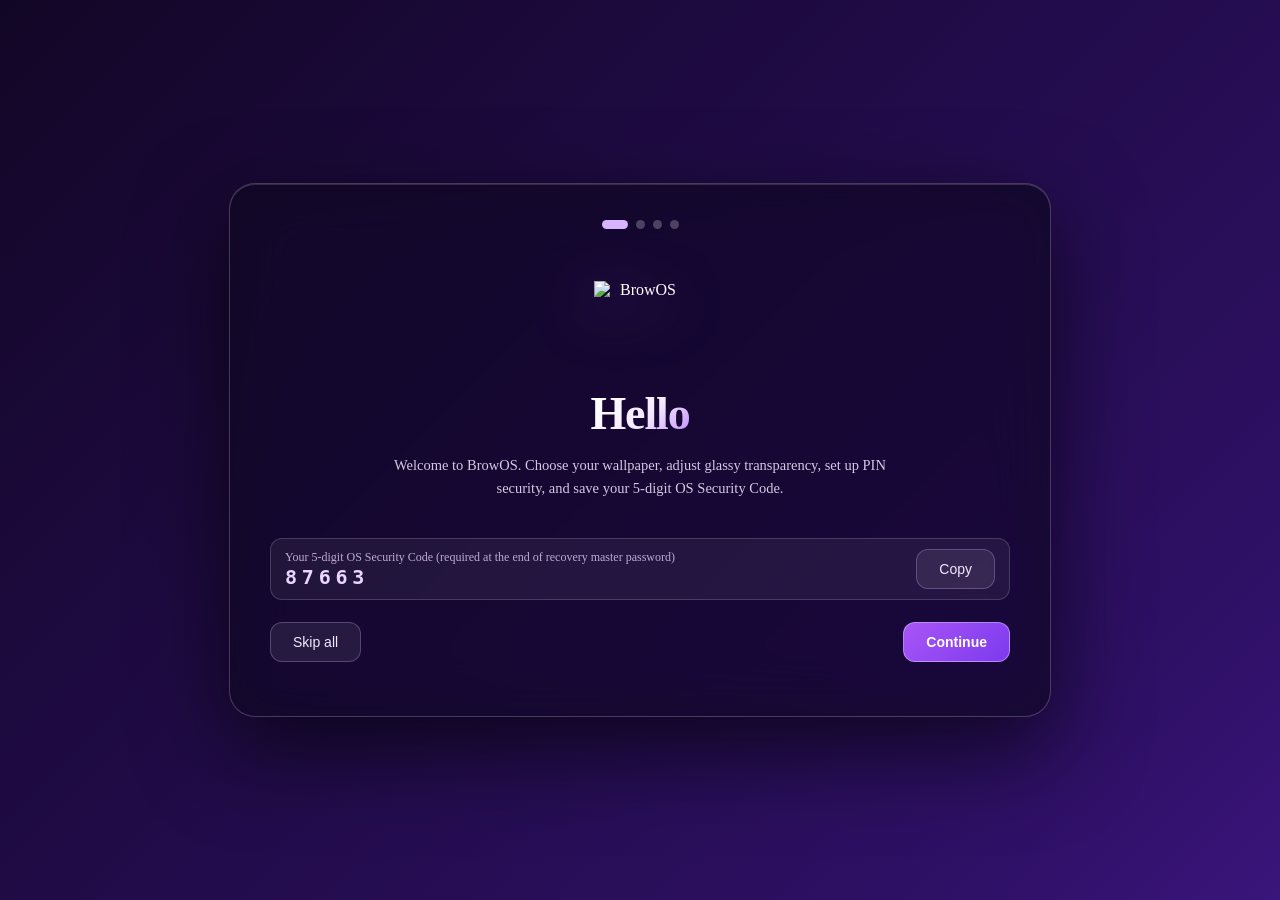
==== commit 6685bfdf: "Add centered flyout animation and improve taskbar settings Added new animation keyframes for centere" ====
--- a/index.html
+++ b/index.html
@@ -145,6 +145,11 @@
 			to { opacity: 1; transform: translateY(0) scale(1); }
 		}
 
+		@keyframes bosFlyoutPopCentered {
+			from { opacity: 0; transform: translateX(-50%) translateY(10px) scale(0.97); }
+			to { opacity: 1; transform: translateX(-50%) translateY(0) scale(1); }
+		}
+
 		/* =========================================================
 		   COMPUTER SAVER MODE (DISABLES TRANSPARENCY & HEAVY ANIMATIONS)
 		   ========================================================= */
@@ -928,7 +933,7 @@
 		}
 
 		/* =========================================================
-		   TASKBAR: PURE CSS SWITCHING (OVAL vs WINDOWS BAR + LEFT/CENTER)
+		   TASKBAR & START MENU ALIGNMENT (OVAL vs WINDOWS BAR + LEFT/CENTER)
 		   ========================================================= */
 		.taskbar-blur,
 		.taskbar {
@@ -960,7 +965,7 @@
 			box-sizing: border-box !important;
 		}
 
-		/* Center alignment ONLY affects Windows bottom bar mode, leaving Floating pill (Oval) untouched */
+		/* Center alignment ONLY affects Windows bottom bar mode: centers taskbar-left, #startMenu & #appsPanel */
 		html[data-taskbar-style="windows"][data-taskbar-align="center"] .taskbar {
 			display: flex !important;
 			align-items: center !important;
@@ -976,6 +981,18 @@
 			justify-content: center !important;
 			width: auto !important;
 			max-width: calc(100% - 280px) !important;
+		}
+
+		html[data-taskbar-style="windows"][data-taskbar-align="center"] #startMenu,
+		html[data-taskbar-style="windows"][data-taskbar-align="center"] #appsPanel {
+			left: 50% !important;
+			right: auto !important;
+			transform: translateX(-50%) !important;
+		}
+
+		html[data-taskbar-style="windows"][data-taskbar-align="center"] #startMenu.open,
+		html[data-taskbar-style="windows"][data-taskbar-align="center"] #appsPanel.open {
+			animation: bosFlyoutPopCentered 0.24s cubic-bezier(0.22, 1, 0.36, 1) both !important;
 		}
 
 		html[data-taskbar-hidden="1"]:not([data-taskbar-hover-open="1"]) .taskbar,
@@ -2105,7 +2122,7 @@
 					</div>
 
 					<div class="setting-row" id="taskbarAlignRow" hidden>
-						<span>Windows bar alignment</span>
+						<span>Windows bar &amp; Start alignment</span>
 
 						<select id="taskbarAlignSelect">
 							<option value="left" selected>Left (Windows 10)</option>
@@ -3188,7 +3205,7 @@
 		const TASKBAR_AUTOHIDE_KEY = "browos-taskbar-autohide";
 		const TASKBAR_AUTOOPEN_KEY = "browos-taskbar-autoopen";
 
-		const MANAGED_SETTING_KEYS = [
+		const MANAGED_SETTING_KEYS = new Set([
 			OS_CODE_KEY,
 			WIPE_PIN_KEY,
 			MASTER_RESET_ENABLED_KEY,
@@ -3229,10 +3246,31 @@
 			"browos-tb-show-quick",
 			"browos-taskbar-hide-enabled",
 			"browos-taskbar-hidden",
-		];
+			"browos-boot",
+			"browos-sound",
+			"browos-ui-sounds",
+			"browos-volume",
+			"browos-theme",
+			"browos-accent",
+			"browos-transparency",
+			"browos-corners",
+			"browos-buttons",
+			"browos-desktop-text",
+			"browos-desktop-text-value",
+			"browos-cursor",
+			"browos-cursor-size",
+			"browos-taskbar-auto",
+			"browos-taskbar-width",
+			"browos-clock",
+			"browos-lock-startup",
+			"browos-saver",
+			"browos-saver-minutes",
+			"browos-saver-type",
+			"browos-saver-lock",
+		]);
 
 		// =========================================================
-		// RESILIENT SETTINGS STORE (SURVIVES PROFILE SNAPSHOT RESTORES)
+		// RESILIENT WRITE-THROUGH SETTINGS STORE (SURVIVES REBOOTS & PROFILE LOADS)
 		// =========================================================
 		function readExtBundle() {
 			try {
@@ -3244,6 +3282,7 @@
 		}
 
 		let extSettingsCache = readExtBundle();
+		let isReconcilingStorage = false;
 
 		function writeExtBundleToIdb(bundle) {
 			try {
@@ -3307,45 +3346,81 @@
 			});
 		}
 
-		function reconcileExtSettingsStorage() {
-			const bundle = readExtBundle();
-			Object.assign(extSettingsCache, bundle);
-
-			let changedBundle = false;
-			MANAGED_SETTING_KEYS.forEach(function (k) {
-				const lsVal = localStorage.getItem(k);
-				if (lsVal !== null) {
-					if (extSettingsCache[k] !== lsVal) {
-						extSettingsCache[k] = lsVal;
-						changedBundle = true;
-					}
-				} else if (Object.prototype.hasOwnProperty.call(extSettingsCache, k) && extSettingsCache[k] !== null) {
-					localStorage.setItem(k, String(extSettingsCache[k]));
-				}
-			});
-
-			if (changedBundle) {
+		function persistSettingKey(key, value) {
+			isReconcilingStorage = true;
+			try {
+				if (value === null || value === undefined) {
+					localStorage.removeItem(key);
+					delete extSettingsCache[key];
+				} else {
+					const strVal = String(value);
+					localStorage.setItem(key, strVal);
+					extSettingsCache[key] = strVal;
+				}
 				localStorage.setItem(EXT_SETTINGS_BUNDLE_KEY, JSON.stringify(extSettingsCache));
-				writeExtBundleToIdb(extSettingsCache);
-			}
-		}
-
-		function persistSettingKey(key, value) {
-			if (value === null || value === undefined) {
-				localStorage.removeItem(key);
-				delete extSettingsCache[key];
-			} else {
-				const strVal = String(value);
-				localStorage.setItem(key, strVal);
-				extSettingsCache[key] = strVal;
-			}
-			localStorage.setItem(EXT_SETTINGS_BUNDLE_KEY, JSON.stringify(extSettingsCache));
+			} finally {
+				isReconcilingStorage = false;
+			}
 			writeExtBundleToIdb(extSettingsCache);
 
 			if (typeof saveCurrentProfileSnapshot === "function") {
 				try {
 					saveCurrentProfileSnapshot();
 				} catch (e) {}
+			}
+		}
+
+		// Intercept any direct localStorage.setItem / removeItem on managed keys (including built-in settings.js)
+		(function hookHostStorage() {
+			const origSet = Storage.prototype.setItem;
+			const origRemove = Storage.prototype.removeItem;
+
+			Storage.prototype.setItem = function (k, v) {
+				origSet.apply(this, arguments);
+				if (this === window.localStorage && !isReconcilingStorage && MANAGED_SETTING_KEYS.has(String(k))) {
+					extSettingsCache[String(k)] = String(v);
+					origSet.call(window.localStorage, EXT_SETTINGS_BUNDLE_KEY, JSON.stringify(extSettingsCache));
+					writeExtBundleToIdb(extSettingsCache);
+				}
+			};
+
+			Storage.prototype.removeItem = function (k) {
+				// If profiles.js tries to wipe a managed key that we already saved in extSettingsCache, preserve it
+				if (this === window.localStorage && !isReconcilingStorage && MANAGED_SETTING_KEYS.has(String(k))) {
+					if (Object.prototype.hasOwnProperty.call(extSettingsCache, String(k))) {
+						origSet.call(window.localStorage, String(k), String(extSettingsCache[String(k)]));
+						return;
+					}
+				}
+				origRemove.apply(this, arguments);
+			};
+		})();
+
+		function reconcileExtSettingsStorage() {
+			isReconcilingStorage = true;
+			try {
+				const bundle = readExtBundle();
+				Object.assign(extSettingsCache, bundle);
+
+				let changedBundle = false;
+				MANAGED_SETTING_KEYS.forEach(function (k) {
+					const lsVal = localStorage.getItem(k);
+					if (lsVal !== null) {
+						if (extSettingsCache[k] !== lsVal) {
+							extSettingsCache[k] = lsVal;
+							changedBundle = true;
+						}
+					} else if (Object.prototype.hasOwnProperty.call(extSettingsCache, k) && extSettingsCache[k] !== null) {
+						localStorage.setItem(k, String(extSettingsCache[k]));
+					}
+				});
+
+				if (changedBundle) {
+					localStorage.setItem(EXT_SETTINGS_BUNDLE_KEY, JSON.stringify(extSettingsCache));
+					writeExtBundleToIdb(extSettingsCache);
+				}
+			} finally {
+				isReconcilingStorage = false;
 			}
 		}
 
@@ -5220,14 +5295,15 @@
 			}
 		});
 
-		// Taskbar manual hide/restore
+		// Taskbar manual hide/restore (wakeup button)
 		const hideToggle = document.getElementById("taskbarHideFeatureToggle");
 		const hideBtn = document.getElementById("taskbarHideButton");
 		const restoreBtn = document.getElementById("taskbarRestoreBox");
 
 		function setTbFeature(enabled) {
-			if (enabled) delete document.documentElement.dataset.taskbarHideDisabled;
-			else {
+			if (enabled) {
+				delete document.documentElement.dataset.taskbarHideDisabled;
+			} else {
 				document.documentElement.dataset.taskbarHideDisabled = "1";
 				if (tbManuallyHidden) setTbHidden(false, false);
 			}
@@ -5258,7 +5334,7 @@
 		}
 
 		// =========================================================
-		// MASTER SETTINGS UI HYDRATOR (RUNS ON BOOT, AFTER ASYNC PROFILE LOAD & ON SETTINGS OPEN)
+		// MASTER SETTINGS UI HYDRATOR (SYNCS ALL BUILT-IN + CUSTOM CONTROLS)
 		// =========================================================
 		function syncAllCustomSettingsUI() {
 			reconcileExtSettingsStorage();
@@ -5278,6 +5354,41 @@
 
 			// Menu autofocus
 			if (menuAutofocusToggle) menuAutofocusToggle.checked = isMenuAutofocusEnabled();
+
+			// Sync standard BrowOS toggles/selects so UI never drifts from localStorage after profile loads
+			const standardPairs = [
+				{ id: "bootToggle", key: "browos-boot", def: true },
+				{ id: "soundToggle", key: "browos-sound", def: true },
+				{ id: "uiSoundsToggle", key: "browos-ui-sounds", def: true },
+				{ id: "desktopTextToggle", key: "browos-desktop-text", def: false },
+				{ id: "taskbarAutoToggle", key: "browos-taskbar-auto", def: true },
+				{ id: "clockToggle", key: "browos-clock", def: true },
+				{ id: "lockStartupToggle", key: "browos-lock-startup", def: false },
+				{ id: "saverToggle", key: "browos-saver", def: false },
+				{ id: "saverLockToggle", key: "browos-saver-lock", def: false },
+			];
+			standardPairs.forEach(function (pair) {
+				const el = document.getElementById(pair.id);
+				if (!el) return;
+				const raw = localStorage.getItem(pair.key);
+				el.checked = raw === null ? pair.def : raw === "on";
+			});
+
+			const standardSelects = [
+				{ id: "themeSelect", key: "browos-theme", def: "dark" },
+				{ id: "cornersSelect", key: "browos-corners", def: "rounded" },
+				{ id: "buttonsSelect", key: "browos-buttons", def: "windows" },
+				{ id: "cursorSelect", key: "browos-cursor", def: "browos" },
+				{ id: "saverMinutes", key: "browos-saver-minutes", def: "5" },
+				{ id: "saverType", key: "browos-saver-type", def: "stars" },
+			];
+			standardSelects.forEach(function (pair) {
+				const el = document.getElementById(pair.id);
+				const val = localStorage.getItem(pair.key);
+				if (el && val !== null) {
+					el.value = val;
+				}
+			});
 
 			// Security & limits
 			const limMode = typeof getPinLimitMode === "function"
@@ -5327,6 +5438,11 @@
 			setTbFeature(featureOn);
 			if (hideToggle) hideToggle.checked = featureOn;
 
+			tbManuallyHidden = localStorage.getItem("browos-taskbar-hidden") === "1";
+			if (featureOn && tbManuallyHidden) {
+				document.documentElement.dataset.taskbarHidden = "1";
+			}
+
 			// BrowOS Bubble settings
 			if (bubbleDesktopTriggerSelect) bubbleDesktopTriggerSelect.value = getDesktopTriggerMode();
 			if (bubbleAppTriggerSelect) bubbleAppTriggerSelect.value = getAppTriggerMode();
@@ -5360,22 +5476,24 @@
 		// Hydrate from IndexedDB backup if localStorage was cleared/overwritten by profile restore
 		loadExtBundleFromIdb().then(function (idbBundle) {
 			if (idbBundle && typeof idbBundle === "object") {
-				Object.keys(idbBundle).forEach(function (k) {
-					if (localStorage.getItem(k) === null && idbBundle[k] !== null) {
-						localStorage.setItem(k, String(idbBundle[k]));
-					}
-				});
+				isReconcilingStorage = true;
+				try {
+					Object.keys(idbBundle).forEach(function (k) {
+						if (localStorage.getItem(k) === null && idbBundle[k] !== null) {
+							localStorage.setItem(k, String(idbBundle[k]));
+						}
+					});
+				} finally {
+					isReconcilingStorage = false;
+				}
 			}
 			syncAllCustomSettingsUI();
 		});
 
 		syncAllCustomSettingsUI();
-		setTimeout(syncAllCustomSettingsUI, 250);
-		setTimeout(syncAllCustomSettingsUI, 900);
-
-		if (localStorage.getItem("browos-taskbar-hide-enabled") !== "off" && tbManuallyHidden) {
-			setTbHidden(true, false);
-		}
+		setTimeout(syncAllCustomSettingsUI, 200);
+		setTimeout(syncAllCustomSettingsUI, 700);
+		setTimeout(syncAllCustomSettingsUI, 1500);
 
 		// Re-sync whenever Settings window opens or a profile switches
 		const settingsWinEl = document.getElementById("settingsWindow");
